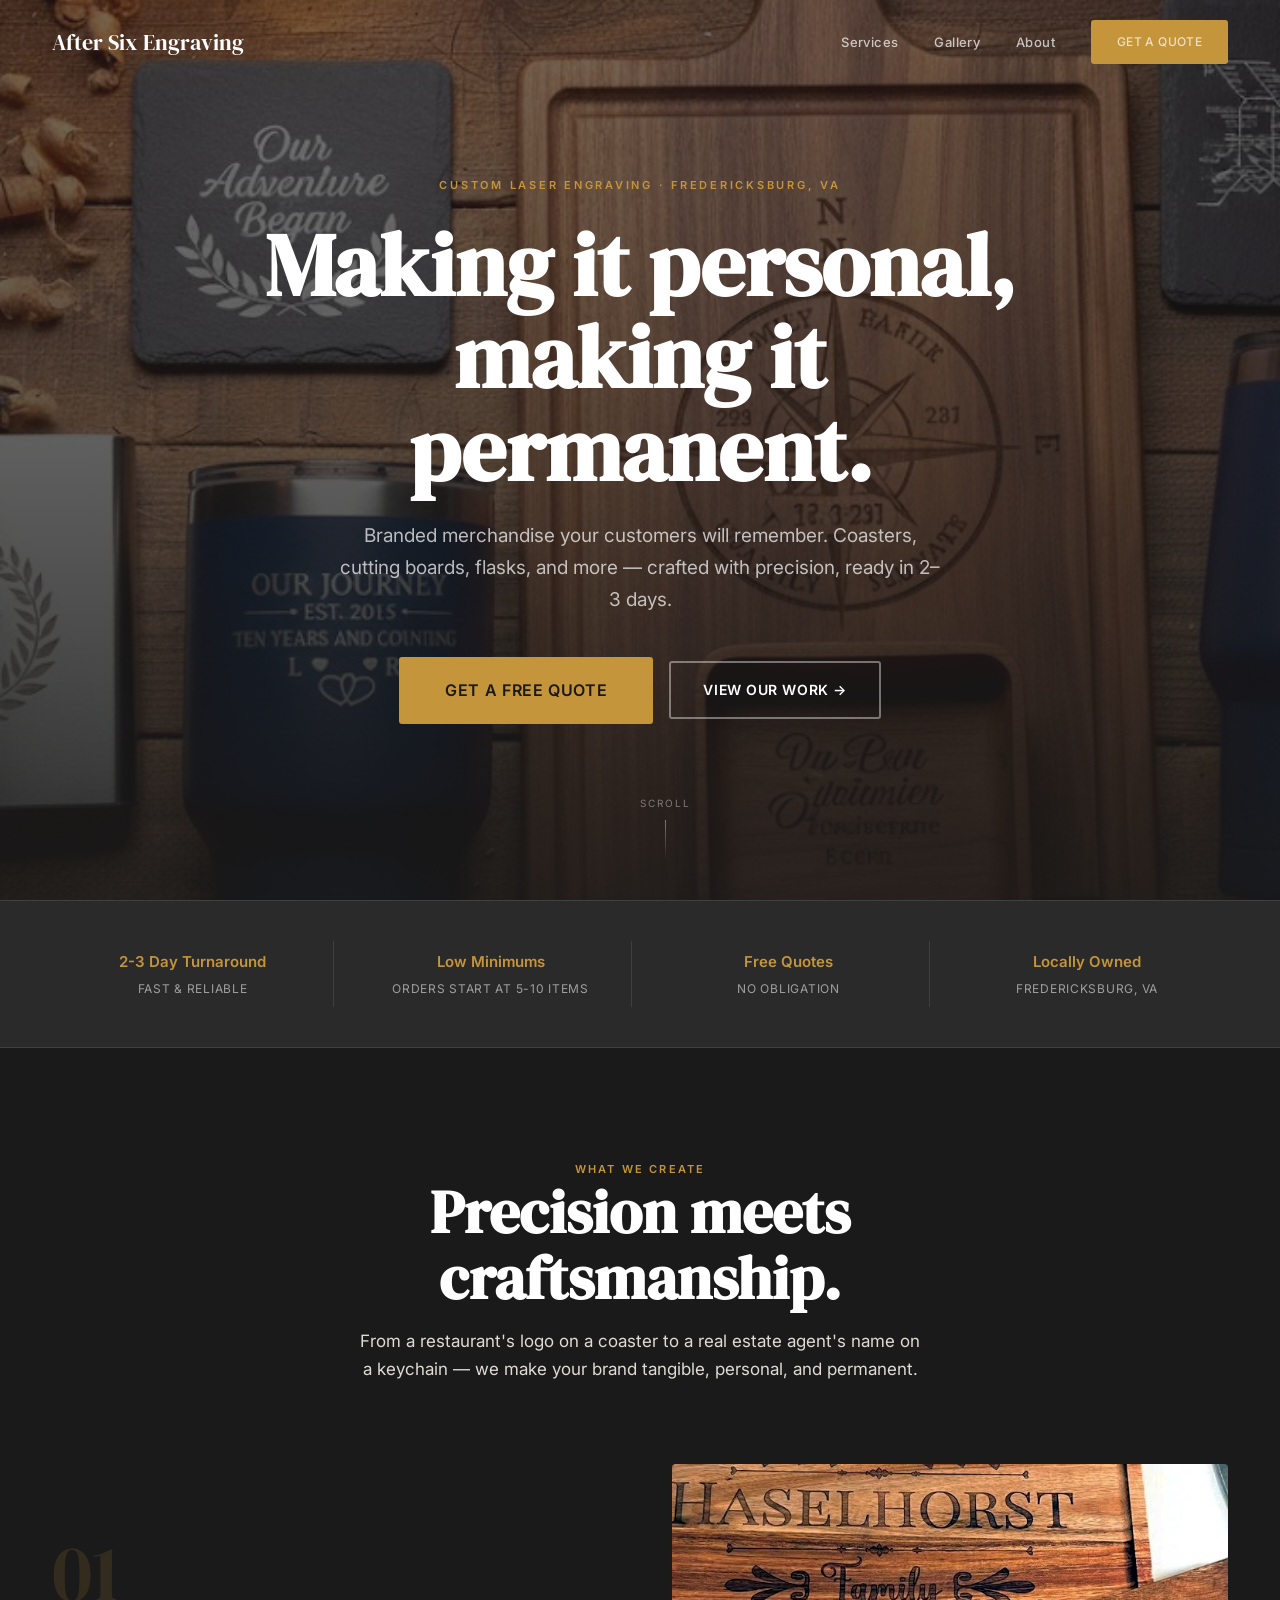
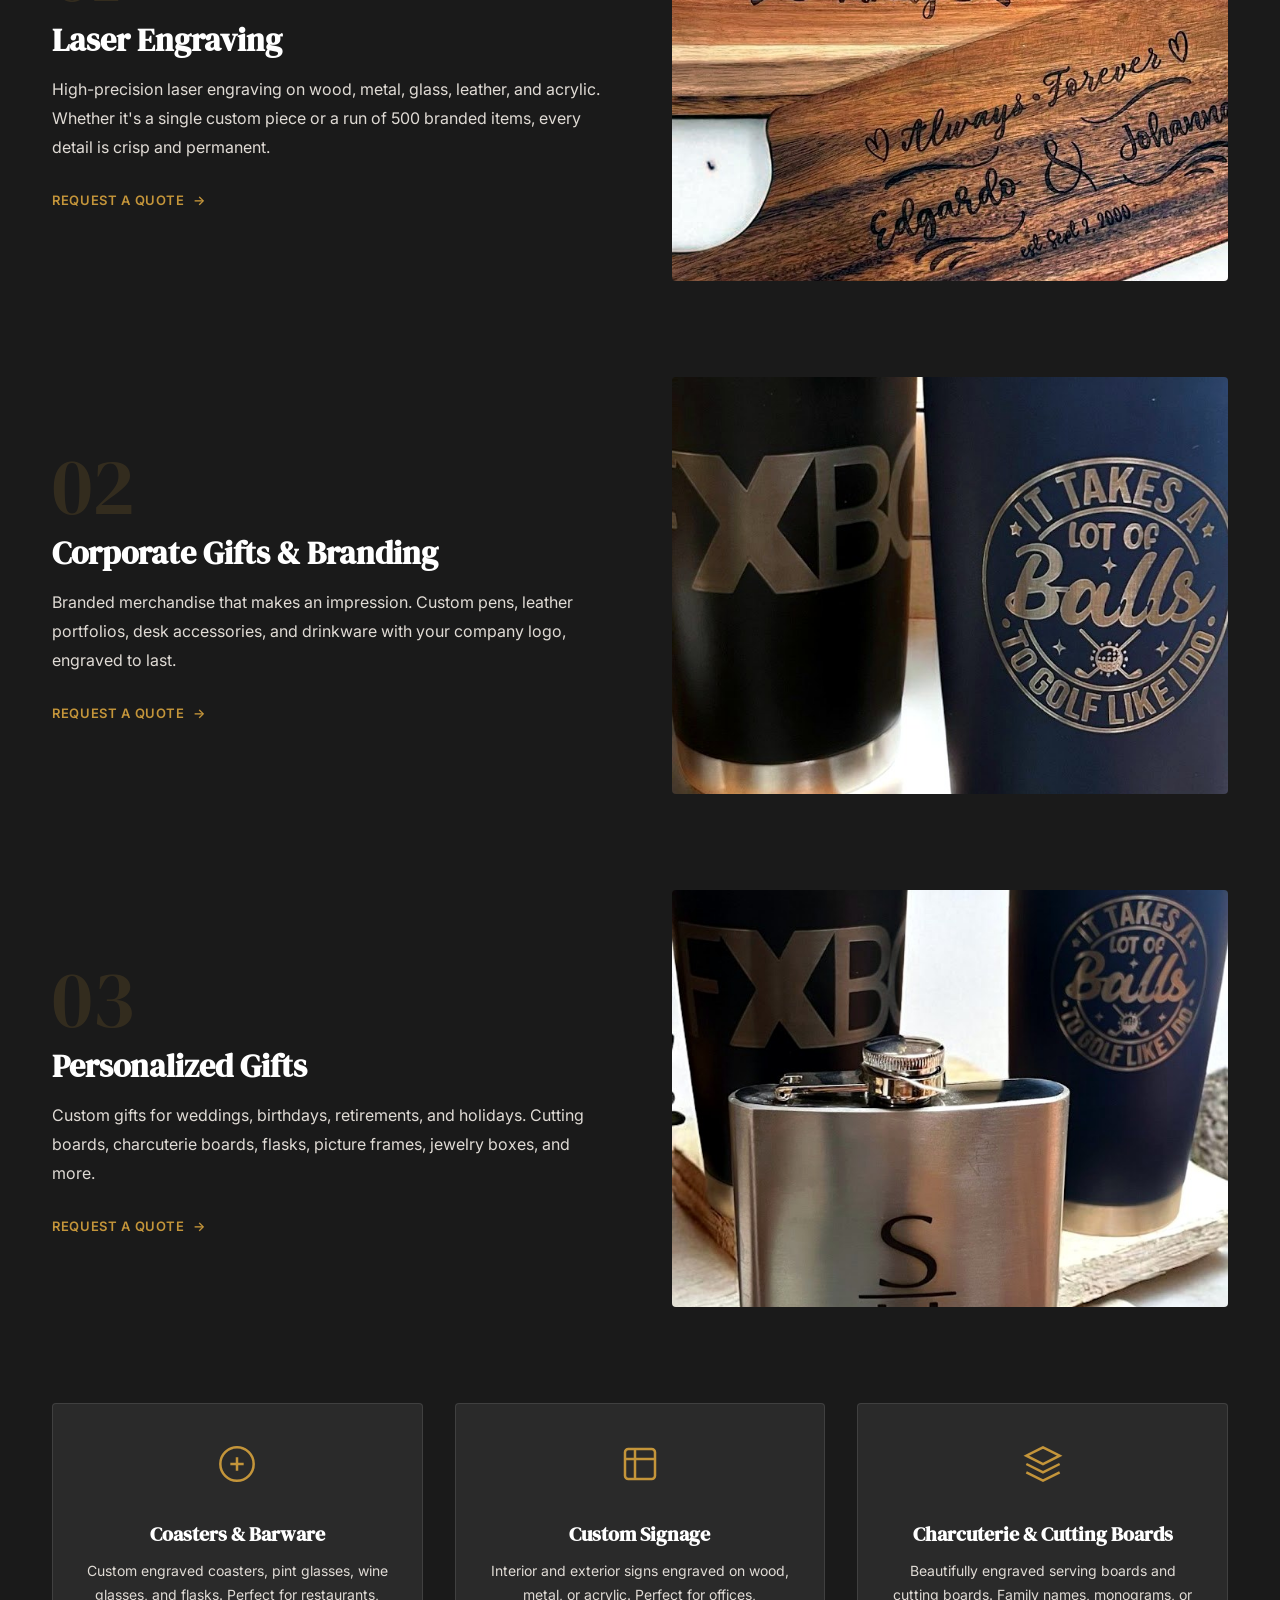
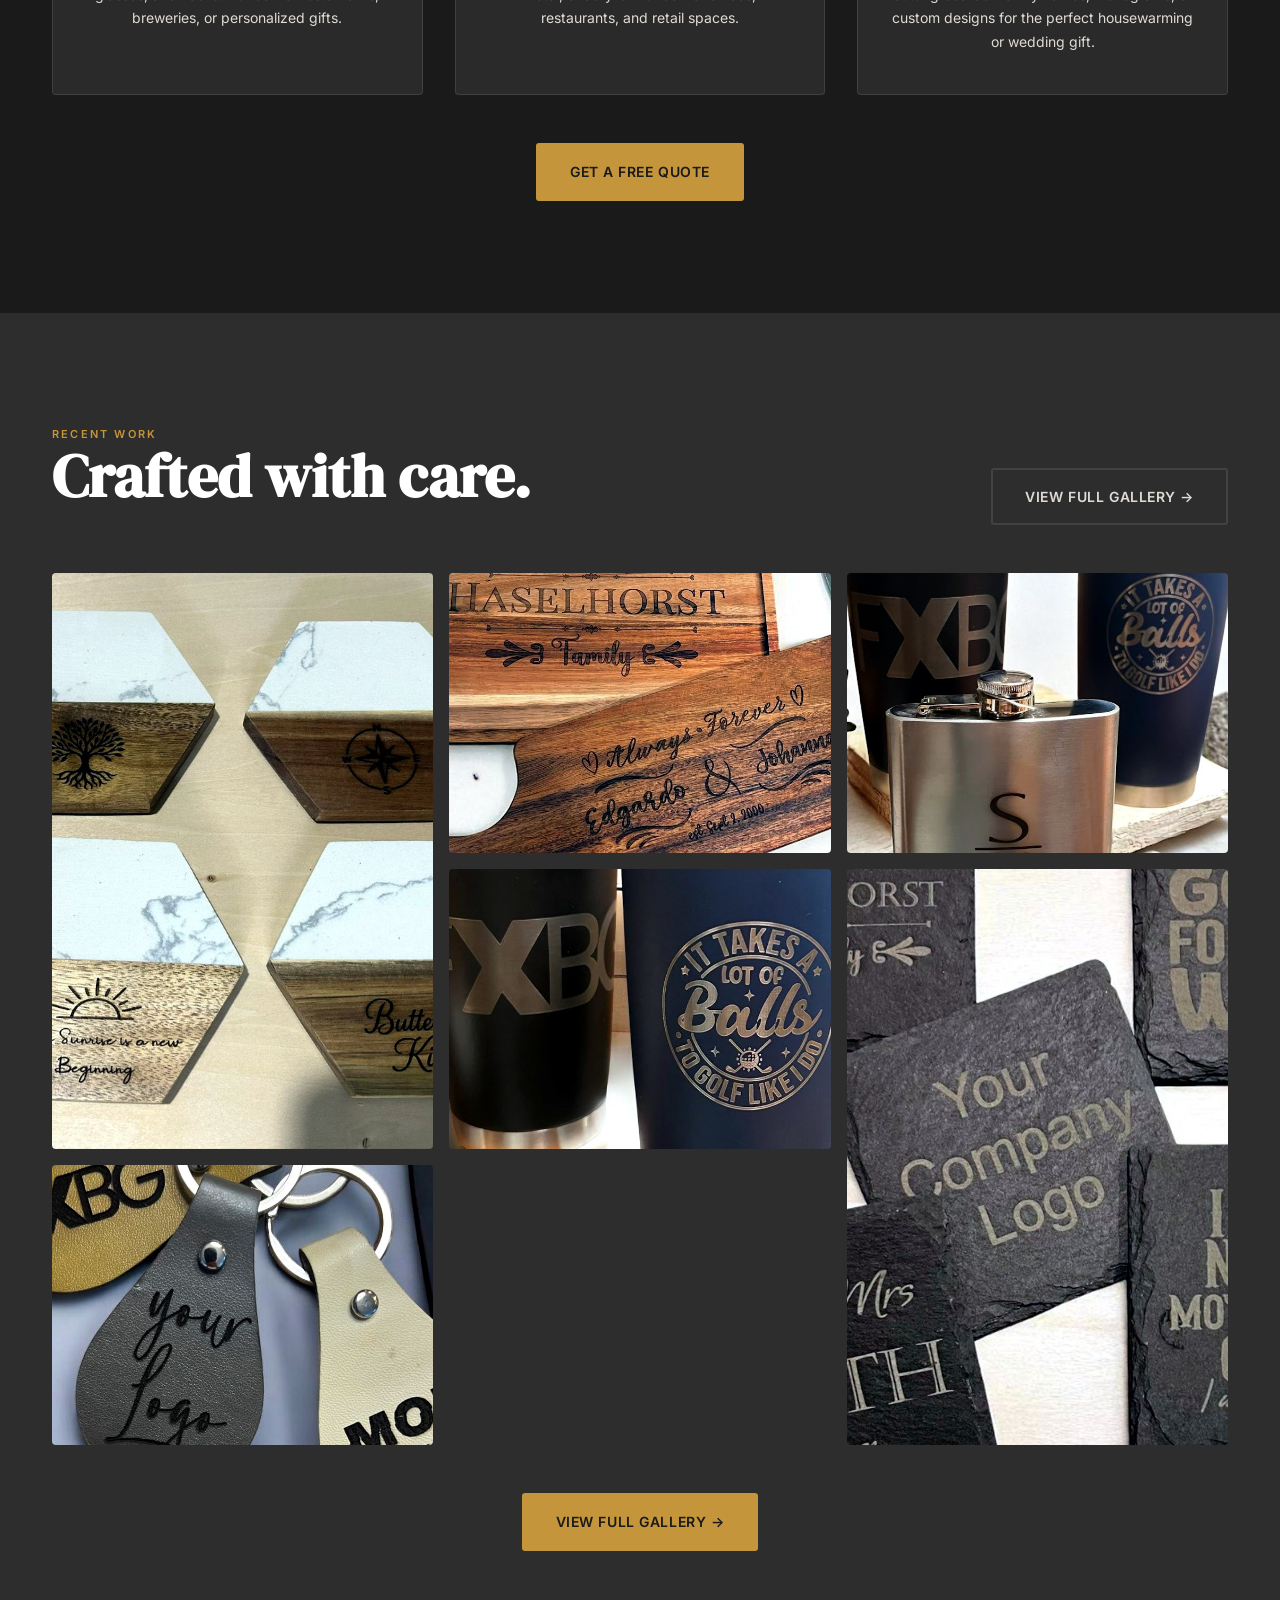
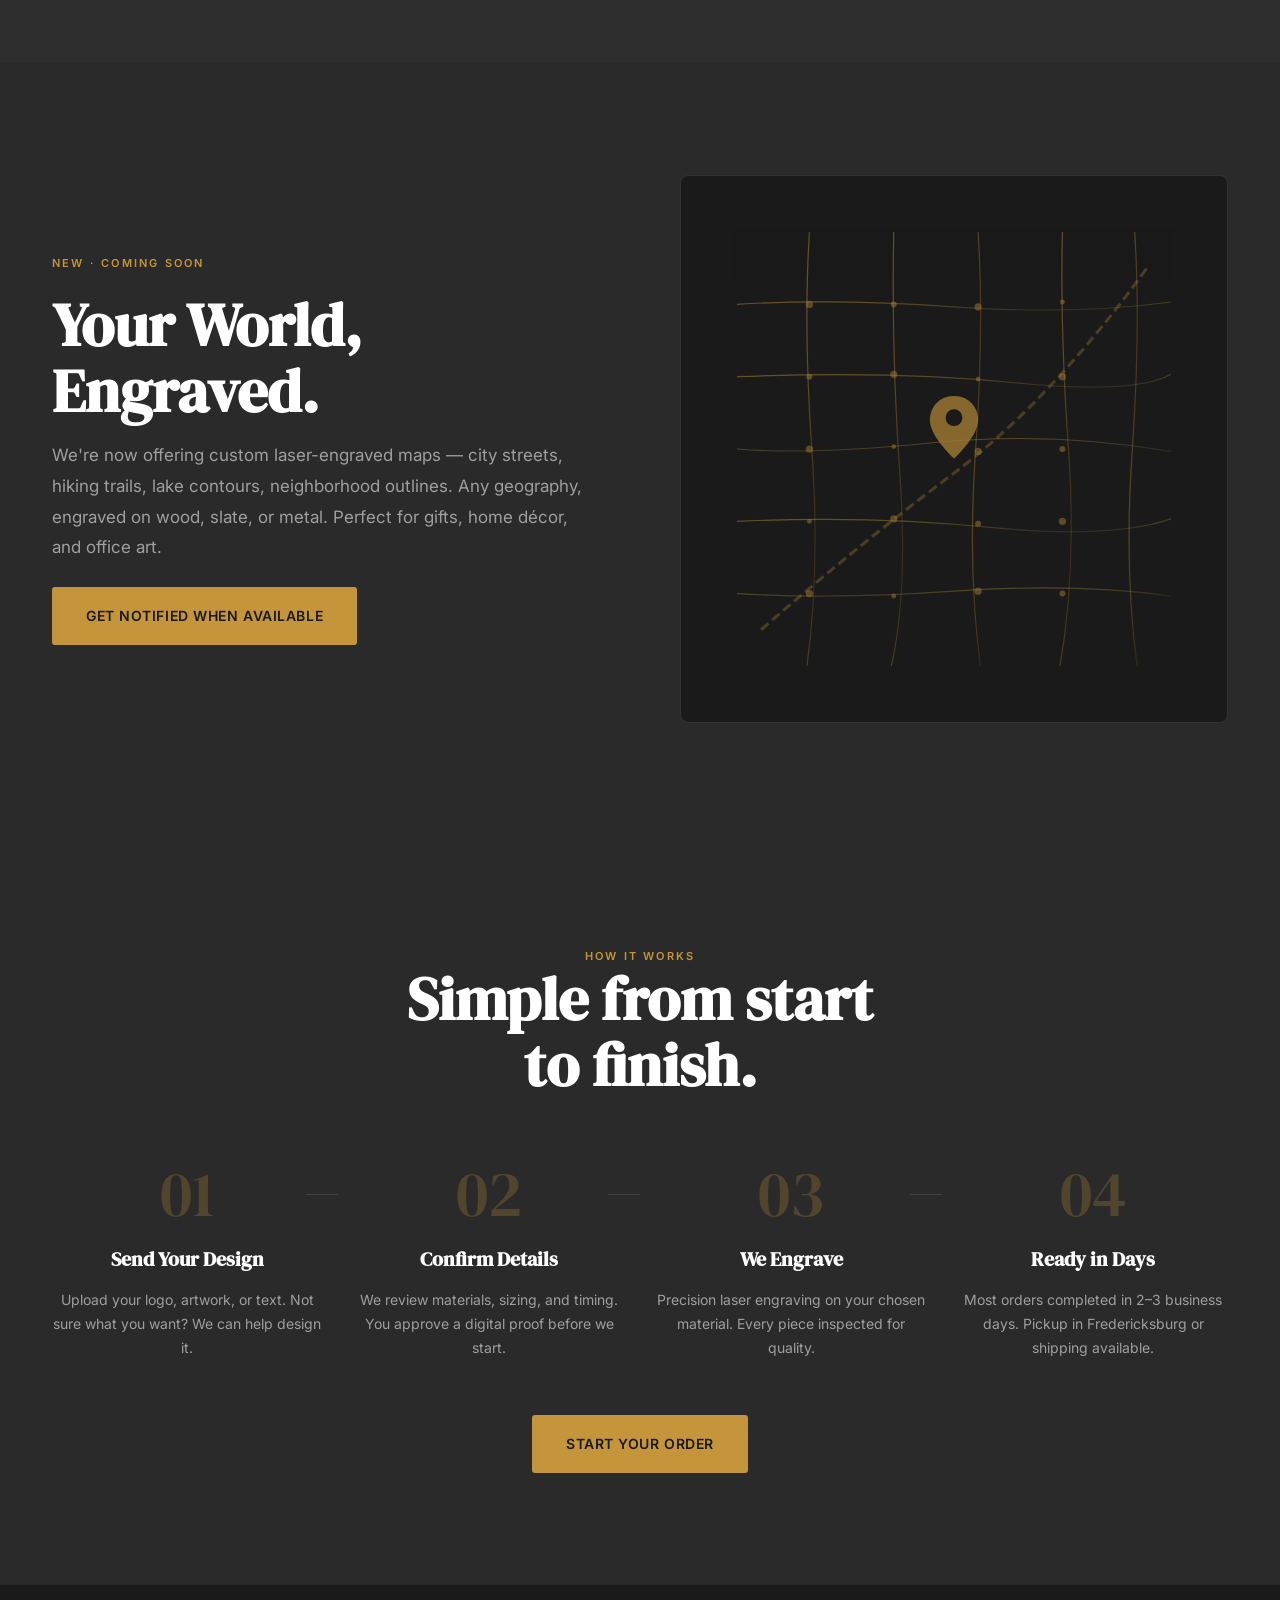
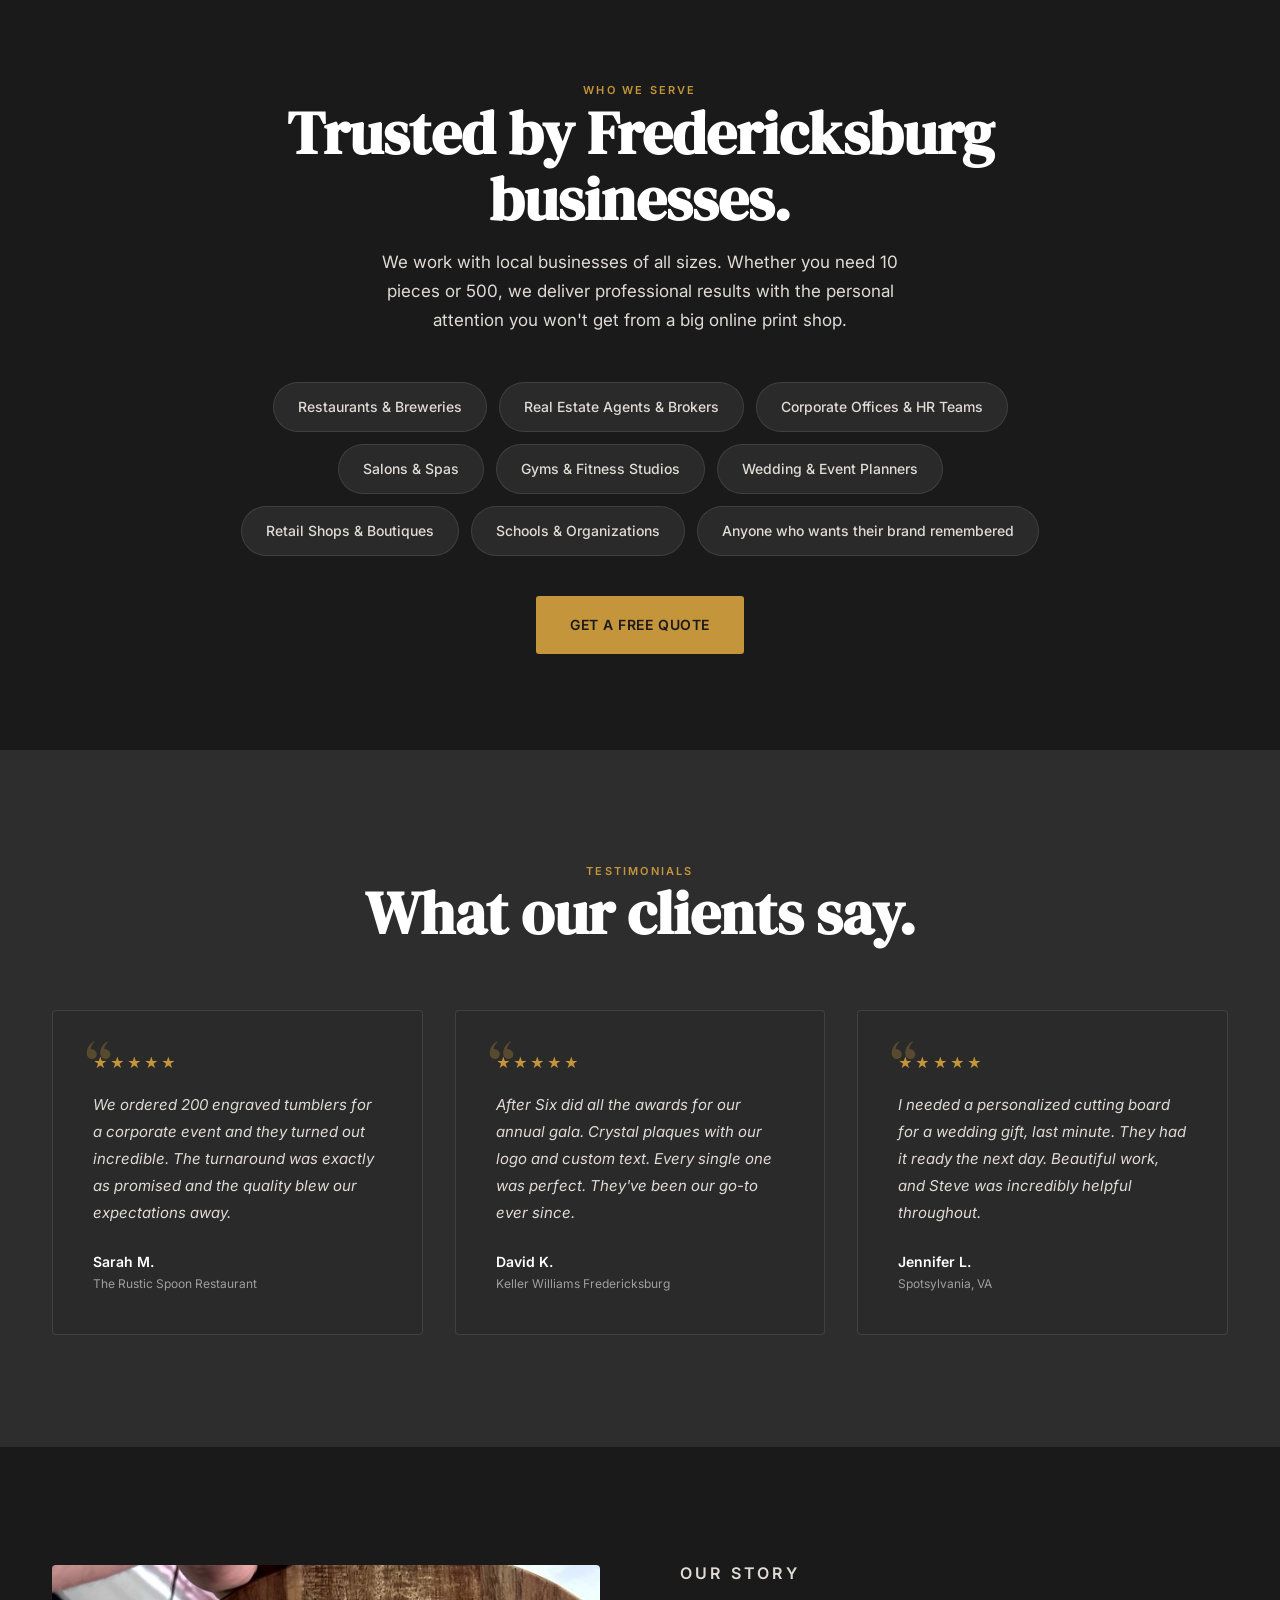
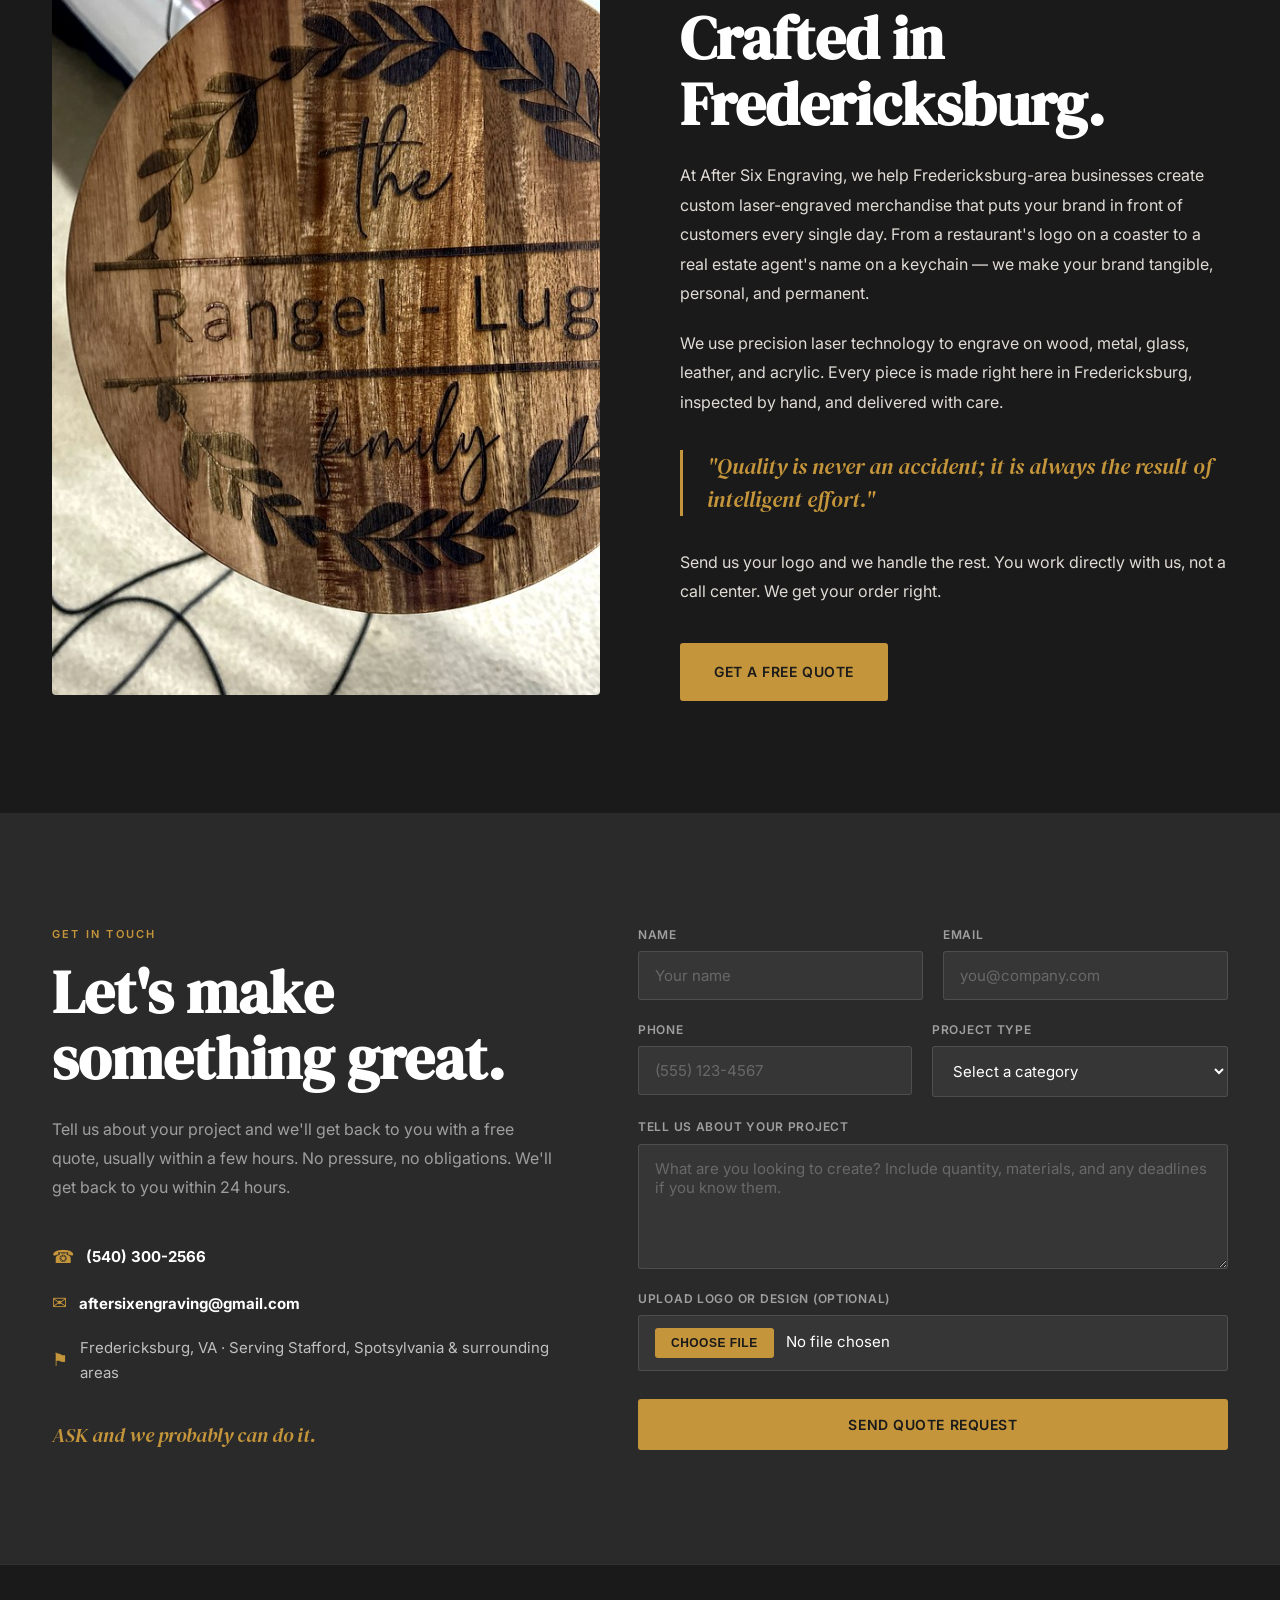
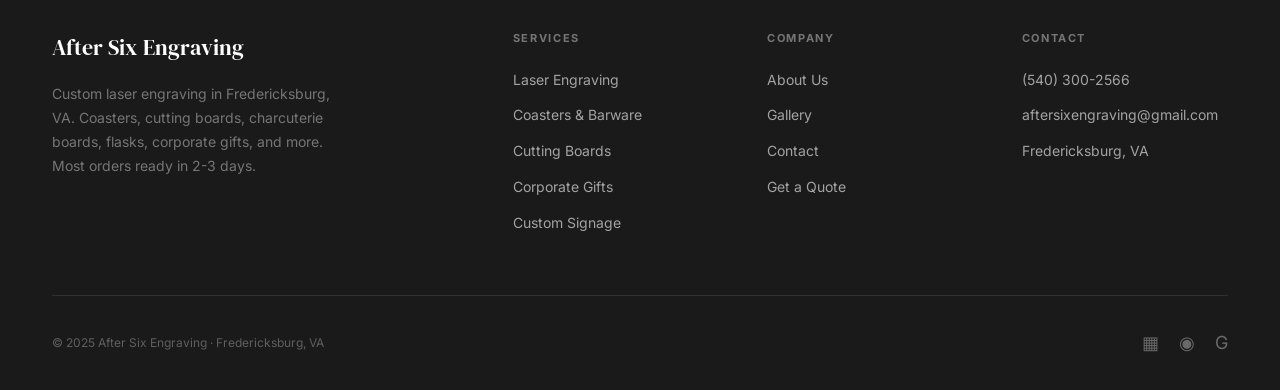
==== index.html @ 1e2b16bf "feat: wire real SVG designs and product photos, add Maps section - Copy 442 SVG designs into assets/" ====
<!DOCTYPE html>
<html lang="en">
<head>
  <meta charset="UTF-8">
  <meta name="viewport" content="width=device-width, initial-scale=1.0">
  <title>After Six Engraving | Custom Laser Engraving in Fredericksburg, VA</title>
  <meta name="description" content="Custom laser engraving for Fredericksburg area businesses. Coasters, cutting boards, charcuterie boards, flasks, corporate gifts. 2-3 day turnaround. Free quotes. (540) 300-2566.">

  <!-- Open Graph -->
  <meta property="og:title" content="After Six Engraving | Custom Laser Engraving in Fredericksburg, VA">
  <meta property="og:description" content="Custom laser engraving for Fredericksburg area businesses. Coasters, cutting boards, charcuterie boards, flasks, corporate gifts. 2-3 day turnaround. Free quotes.">
  <meta property="og:type" content="website">
  <meta property="og:url" content="https://aftersixengraving.com">
  <meta property="og:locale" content="en_US">

  <!-- Fonts -->
  <link rel="preconnect" href="https://fonts.googleapis.com">
  <link rel="preconnect" href="https://fonts.gstatic.com" crossorigin>
  <link href="https://fonts.googleapis.com/css2?family=DM+Serif+Display:ital@0;1&family=Inter:wght@400;500;600;700&display=swap" rel="stylesheet">

  <!-- Stylesheet -->
  <link rel="stylesheet" href="style.css">

  <!-- LocalBusiness Schema -->
  <script type="application/ld+json">
  {
    "@context": "https://schema.org",
    "@type": "LocalBusiness",
    "name": "After Six Engraving",
    "telephone": "(540) 300-2566",
    "email": "aftersixengraving@gmail.com",
    "url": "https://aftersixengraving.com",
    "address": {
      "@type": "PostalAddress",
      "addressLocality": "Fredericksburg",
      "addressRegion": "VA",
      "addressCountry": "US"
    },
    "areaServed": ["Fredericksburg VA", "Stafford VA", "Spotsylvania VA"],
    "description": "Custom laser engraving services in Fredericksburg, VA. Coasters, cutting boards, charcuterie boards, flasks, corporate gifts, and more.",
    "priceRange": "$$"
  }
  </script>
</head>
<body>

  <!-- ============================================
       NAVIGATION
       ============================================ -->
  <nav class="nav" id="nav">
    <div class="nav__inner">
      <a href="index.html" class="nav__logo">After Six Engraving</a>
      <div class="nav__links">
        <a href="#services">Services</a>
        <a href="gallery.html">Gallery</a>
        <a href="#about">About</a>
        <a href="#contact" class="btn btn--gold">Get a Quote</a>
      </div>
      <button class="nav__hamburger" id="navHamburger" aria-label="Open menu">
        <span></span><span></span><span></span>
      </button>
    </div>
  </nav>

  <!-- Mobile Nav -->
  <div class="nav__mobile" id="navMobile">
    <button class="nav__mobile-close" id="navClose" aria-label="Close menu">&times;</button>
    <a href="#services" onclick="closeMobileNav()">Services</a>
    <a href="gallery.html">Gallery</a>
    <a href="#about" onclick="closeMobileNav()">About</a>
    <a href="#contact" onclick="closeMobileNav()">Get a Quote</a>
  </div>

  <!-- ============================================
       HERO
       ============================================ -->
  <section class="hero">
    <div class="hero__bg" style="background-image: url('assets/images/products/hero-large.jpg');" role="img" aria-label="Laser engraved wood surface showing craftsmanship detail"></div>
    <div class="hero__content">
      <p class="hero__eyebrow">Custom Laser Engraving &middot; Fredericksburg, VA</p>
      <h1 class="hero__title">Making it personal,<br>making it permanent.</h1>
      <p class="hero__sub">Branded merchandise your customers will remember. Coasters, cutting boards, flasks, and more &mdash; crafted with precision, ready in 2&#8211;3 days.</p>
      <div class="hero__ctas">
        <a href="#contact" class="btn btn--gold btn--lg">Get a Free Quote</a>
        <a href="gallery.html" class="btn btn--outline">View Our Work &rarr;</a>
      </div>
    </div>
    <div class="hero__scroll">
      <span>Scroll</span>
      <div class="hero__scroll-line"></div>
    </div>
  </section>

  <!-- ============================================
       TRUST BAR
       ============================================ -->
  <section class="trust-bar">
    <div class="container">
      <div class="trust-bar__inner">
        <div class="trust-bar__item">
          <div class="trust-bar__label">2-3 Day Turnaround</div>
          <div class="trust-bar__sub">Fast &amp; Reliable</div>
        </div>
        <div class="trust-bar__item">
          <div class="trust-bar__label">Low Minimums</div>
          <div class="trust-bar__sub">Orders Start at 5-10 Items</div>
        </div>
        <div class="trust-bar__item">
          <div class="trust-bar__label">Free Quotes</div>
          <div class="trust-bar__sub">No Obligation</div>
        </div>
        <div class="trust-bar__item">
          <div class="trust-bar__label">Locally Owned</div>
          <div class="trust-bar__sub">Fredericksburg, VA</div>
        </div>
      </div>
    </div>
  </section>

  <!-- ============================================
       SERVICES
       ============================================ -->
  <section class="services" id="services">
    <div class="container">

      <div class="services__header reveal">
        <p class="eyebrow">What We Create</p>
        <h2 class="section-title">Precision meets<br>craftsmanship.</h2>
        <p class="section-subtitle">From a restaurant's logo on a coaster to a real estate agent's name on a keychain &mdash; we make your brand tangible, personal, and permanent.</p>
      </div>

      <!-- Featured Service 1 -->
      <div class="service-feature reveal">
        <div class="service-feature__image">
          <img src="assets/images/products/cutting-boards.jpg" alt="Custom laser engraved cutting boards by After Six Engraving" loading="lazy">
        </div>
        <div class="service-feature__text">
          <div class="service-feature__number">01</div>
          <h3 class="service-feature__title">Laser Engraving</h3>
          <p class="service-feature__desc">High-precision laser engraving on wood, metal, glass, leather, and acrylic. Whether it's a single custom piece or a run of 500 branded items, every detail is crisp and permanent.</p>
          <a href="#contact" class="service-feature__link">Request a quote</a>
        </div>
      </div>

      <!-- Featured Service 2 -->
      <div class="service-feature reveal">
        <div class="service-feature__text">
          <div class="service-feature__number">02</div>
          <h3 class="service-feature__title">Corporate Gifts &amp; Branding</h3>
          <p class="service-feature__desc">Branded merchandise that makes an impression. Custom pens, leather portfolios, desk accessories, and drinkware with your company logo, engraved to last.</p>
          <a href="#contact" class="service-feature__link">Request a quote</a>
        </div>
        <div class="service-feature__image">
          <img src="assets/images/products/tumblers.jpg" alt="Custom laser engraved tumblers by After Six Engraving" loading="lazy">
        </div>
      </div>

      <!-- Featured Service 3 -->
      <div class="service-feature reveal">
        <div class="service-feature__image">
          <img src="assets/images/products/flasks.jpg" alt="Custom laser engraved flasks by After Six Engraving" loading="lazy">
        </div>
        <div class="service-feature__text">
          <div class="service-feature__number">03</div>
          <h3 class="service-feature__title">Personalized Gifts</h3>
          <p class="service-feature__desc">Custom gifts for weddings, birthdays, retirements, and holidays. Cutting boards, charcuterie boards, flasks, picture frames, jewelry boxes, and more.</p>
          <a href="#contact" class="service-feature__link">Request a quote</a>
        </div>
      </div>

      <!-- Remaining Services Grid -->
      <div class="services__grid">
        <div class="service-card reveal reveal-delay-1">
          <div class="service-card__icon">
            <svg width="40" height="40" viewBox="0 0 24 24" fill="none" stroke="currentColor" stroke-width="1.5"><circle cx="12" cy="12" r="10"/><path d="M8 12h8M12 8v8"/></svg>
          </div>
          <h4 class="service-card__title">Coasters &amp; Barware</h4>
          <p class="service-card__desc">Custom engraved coasters, pint glasses, wine glasses, and flasks. Perfect for restaurants, breweries, or personalized gifts.</p>
        </div>
        <div class="service-card reveal reveal-delay-2">
          <div class="service-card__icon">
            <svg width="40" height="40" viewBox="0 0 24 24" fill="none" stroke="currentColor" stroke-width="1.5"><rect x="3" y="3" width="18" height="18" rx="2"/><path d="M3 9h18M9 3v18"/></svg>
          </div>
          <h4 class="service-card__title">Custom Signage</h4>
          <p class="service-card__desc">Interior and exterior signs engraved on wood, metal, or acrylic. Perfect for offices, restaurants, and retail spaces.</p>
        </div>
        <div class="service-card reveal reveal-delay-3">
          <div class="service-card__icon">
            <svg width="40" height="40" viewBox="0 0 24 24" fill="none" stroke="currentColor" stroke-width="1.5"><path d="M12 2L2 7l10 5 10-5-10-5z"/><path d="M2 17l10 5 10-5"/><path d="M2 12l10 5 10-5"/></svg>
          </div>
          <h4 class="service-card__title">Charcuterie &amp; Cutting Boards</h4>
          <p class="service-card__desc">Beautifully engraved serving boards and cutting boards. Family names, monograms, or custom designs for the perfect housewarming or wedding gift.</p>
        </div>
      </div>

      <div class="services__cta reveal" style="text-align: center; margin-top: 3rem;">
        <a href="#contact" class="btn btn--gold">Get a Free Quote</a>
      </div>

    </div>
  </section>

  <!-- ============================================
       FEATURED WORK
       ============================================ -->
  <section class="gallery-preview" id="gallery">
    <div class="container">
      <div class="gallery-preview__header reveal">
        <div>
          <p class="eyebrow">Recent Work</p>
          <h2 class="section-title">Crafted with care.</h2>
        </div>
        <a href="gallery.html" class="btn btn--outline-dark">View Full Gallery &rarr;</a>
      </div>

      <div class="gallery-grid">
        <div class="gallery-grid__item gallery-grid__item--featured reveal reveal-delay-1">
          <img src="assets/images/products/marble-coasters.jpg" alt="Laser engraved marble coasters by After Six Engraving" loading="lazy">
          <div class="gallery-grid__overlay">
            <span class="gallery-grid__badge">Coasters</span>
            <span class="gallery-grid__name">Marble Coasters</span>
          </div>
        </div>
        <div class="gallery-grid__item reveal reveal-delay-2">
          <img src="assets/images/products/cutting-boards.jpg" alt="Custom laser engraved cutting boards" loading="lazy">
          <div class="gallery-grid__overlay">
            <span class="gallery-grid__badge">Cutting Boards</span>
            <span class="gallery-grid__name">Personalized Cutting Boards</span>
          </div>
        </div>
        <div class="gallery-grid__item reveal reveal-delay-3">
          <img src="assets/images/products/flasks.jpg" alt="Custom laser engraved flasks" loading="lazy">
          <div class="gallery-grid__overlay">
            <span class="gallery-grid__badge">Flasks</span>
            <span class="gallery-grid__name">Engraved Flasks</span>
          </div>
        </div>
        <div class="gallery-grid__item reveal reveal-delay-2">
          <img src="assets/images/products/tumblers.jpg" alt="Custom laser engraved tumblers" loading="lazy">
          <div class="gallery-grid__overlay">
            <span class="gallery-grid__badge">Tumblers</span>
            <span class="gallery-grid__name">Custom Tumblers</span>
          </div>
        </div>
        <div class="gallery-grid__item gallery-grid__item--featured reveal reveal-delay-3">
          <img src="assets/images/products/slate-coasters.jpg" alt="Laser engraved slate coasters" loading="lazy">
          <div class="gallery-grid__overlay">
            <span class="gallery-grid__badge">Coasters</span>
            <span class="gallery-grid__name">Slate Coasters</span>
          </div>
        </div>
        <div class="gallery-grid__item reveal reveal-delay-1">
          <img src="assets/images/products/key-chains.jpg" alt="Custom laser engraved key chains" loading="lazy">
          <div class="gallery-grid__overlay">
            <span class="gallery-grid__badge">Key Chains</span>
            <span class="gallery-grid__name">Personalized Key Chains</span>
          </div>
        </div>
      </div>

      <div class="gallery-preview__cta reveal">
        <a href="gallery.html" class="btn btn--gold">View Full Gallery &rarr;</a>
      </div>
    </div>
  </section>

  <!-- ============================================
       LASER ENGRAVED MAPS — Coming Soon
       ============================================ -->
  <section class="maps-section" id="maps">
    <div class="container">
      <div class="maps-section__inner">
        <div class="maps-section__text reveal">
          <p class="eyebrow maps-section__eyebrow">New &middot; Coming Soon</p>
          <h2 class="section-title section-title--light">Your World,<br>Engraved.</h2>
          <p class="maps-section__desc">We're now offering custom laser-engraved maps &mdash; city streets, hiking trails, lake contours, neighborhood outlines. Any geography, engraved on wood, slate, or metal. Perfect for gifts, home d&eacute;cor, and office art.</p>
          <a href="#contact?interest=maps" class="btn btn--gold" style="margin-top: 1.5rem;">Get Notified When Available</a>
        </div>
        <div class="maps-section__visual reveal reveal-delay-2">
          <div class="maps-placeholder">
            <svg viewBox="0 0 400 400" xmlns="http://www.w3.org/2000/svg" class="maps-placeholder__svg">
              <!-- Abstract map grid pattern in gold -->
              <defs>
                <linearGradient id="mapGrad" x1="0%" y1="0%" x2="100%" y2="100%">
                  <stop offset="0%" style="stop-color:#C4953A;stop-opacity:0.6" />
                  <stop offset="100%" style="stop-color:#C4953A;stop-opacity:0.15" />
                </linearGradient>
              </defs>
              <!-- Grid lines (streets) -->
              <g stroke="url(#mapGrad)" stroke-width="1" fill="none">
                <!-- Horizontal roads -->
                <path d="M20,80 Q100,75 200,82 T380,78" />
                <path d="M20,140 Q150,135 250,145 T380,138" />
                <path d="M20,200 Q80,205 180,195 T380,202" />
                <path d="M20,260 Q130,255 230,265 T380,258" />
                <path d="M20,320 Q100,325 200,318 T380,322" />
                <!-- Vertical roads -->
                <path d="M80,20 Q75,100 82,200 T78,380" />
                <path d="M150,20 Q148,120 155,220 T148,380" />
                <path d="M220,20 Q225,100 218,200 T222,380" />
                <path d="M290,20 Q288,100 295,200 T288,380" />
                <path d="M350,20 Q355,100 348,200 T352,380" />
                <!-- Diagonal (river/trail) -->
                <path d="M40,350 Q120,280 200,220 T360,50" stroke-width="2.5" stroke-dasharray="8,4" />
              </g>
              <!-- Intersection dots -->
              <g fill="#C4953A" opacity="0.5">
                <circle cx="80" cy="80" r="3" />
                <circle cx="150" cy="80" r="2.5" />
                <circle cx="220" cy="82" r="3" />
                <circle cx="290" cy="78" r="2" />
                <circle cx="80" cy="140" r="2.5" />
                <circle cx="150" cy="138" r="3" />
                <circle cx="220" cy="142" r="2" />
                <circle cx="290" cy="140" r="3" />
                <circle cx="80" cy="200" r="3" />
                <circle cx="150" cy="198" r="2" />
                <circle cx="220" cy="202" r="3" />
                <circle cx="290" cy="200" r="2.5" />
                <circle cx="80" cy="260" r="2" />
                <circle cx="150" cy="258" r="3" />
                <circle cx="220" cy="262" r="2.5" />
                <circle cx="290" cy="260" r="3" />
                <circle cx="80" cy="320" r="3" />
                <circle cx="150" cy="322" r="2" />
                <circle cx="220" cy="318" r="3" />
                <circle cx="290" cy="320" r="2.5" />
              </g>
              <!-- Map pin -->
              <g transform="translate(200,180)">
                <path d="M0,-24 C-13,-24 -20,-14 -20,-4 C-20,10 0,28 0,28 C0,28 20,10 20,-4 C20,-14 13,-24 0,-24 Z" fill="#C4953A" opacity="0.8"/>
                <circle cx="0" cy="-6" r="7" fill="#1A1A1A"/>
              </g>
            </svg>
          </div>
        </div>
      </div>
    </div>
  </section>

  <!-- ============================================
       HOW IT WORKS
       ============================================ -->
  <section class="process">
    <div class="container">
      <div class="process__header reveal">
        <p class="eyebrow" style="color: var(--gold);">How It Works</p>
        <h2 class="section-title section-title--light">Simple from start<br>to finish.</h2>
      </div>
      <div class="process__grid">
        <div class="process__step reveal reveal-delay-1">
          <div class="process__number">01</div>
          <h3 class="process__step-title">Send Your Design</h3>
          <p class="process__step-desc">Upload your logo, artwork, or text. Not sure what you want? We can help design it.</p>
        </div>
        <div class="process__step reveal reveal-delay-2">
          <div class="process__number">02</div>
          <h3 class="process__step-title">Confirm Details</h3>
          <p class="process__step-desc">We review materials, sizing, and timing. You approve a digital proof before we start.</p>
        </div>
        <div class="process__step reveal reveal-delay-3">
          <div class="process__number">03</div>
          <h3 class="process__step-title">We Engrave</h3>
          <p class="process__step-desc">Precision laser engraving on your chosen material. Every piece inspected for quality.</p>
        </div>
        <div class="process__step reveal reveal-delay-4">
          <div class="process__number">04</div>
          <h3 class="process__step-title">Ready in Days</h3>
          <p class="process__step-desc">Most orders completed in 2&#8211;3 business days. Pickup in Fredericksburg or shipping available.</p>
        </div>
      </div>
      <div class="process__cta reveal" style="text-align: center; margin-top: 3.5rem;">
        <a href="#contact" class="btn btn--gold">Start Your Order</a>
      </div>
    </div>
  </section>

  <!-- ============================================
       WHO WE SERVE
       ============================================ -->
  <section class="serve">
    <div class="container">
      <div class="serve__header reveal">
        <p class="eyebrow">Who We Serve</p>
        <h2 class="section-title">Trusted by Fredericksburg<br>businesses.</h2>
        <p class="section-subtitle" style="margin: 0.5rem auto 0;">We work with local businesses of all sizes. Whether you need 10 pieces or 500, we deliver professional results with the personal attention you won't get from a big online print shop.</p>
      </div>
      <div class="serve__pills reveal">
        <span class="serve__pill">Restaurants &amp; Breweries</span>
        <span class="serve__pill">Real Estate Agents &amp; Brokers</span>
        <span class="serve__pill">Corporate Offices &amp; HR Teams</span>
        <span class="serve__pill">Salons &amp; Spas</span>
        <span class="serve__pill">Gyms &amp; Fitness Studios</span>
        <span class="serve__pill">Wedding &amp; Event Planners</span>
        <span class="serve__pill">Retail Shops &amp; Boutiques</span>
        <span class="serve__pill">Schools &amp; Organizations</span>
        <span class="serve__pill">Anyone who wants their brand remembered</span>
      </div>
      <div style="text-align: center; margin-top: 2.5rem;" class="reveal">
        <a href="#contact" class="btn btn--gold">Get a Free Quote</a>
      </div>
    </div>
  </section>

  <!-- ============================================
       TESTIMONIALS
       ============================================ -->
  <section class="testimonials">
    <div class="container">
      <div class="testimonials__header reveal">
        <p class="eyebrow">Testimonials</p>
        <h2 class="section-title">What our clients say.</h2>
      </div>
      <div class="testimonials__grid">
        <div class="testimonial-card reveal reveal-delay-1">
          <span class="testimonial-card__quote-mark">&ldquo;</span>
          <div class="testimonial-card__stars">&#9733;&#9733;&#9733;&#9733;&#9733;</div>
          <p class="testimonial-card__text">We ordered 200 engraved tumblers for a corporate event and they turned out incredible. The turnaround was exactly as promised and the quality blew our expectations away.</p>
          <p class="testimonial-card__author">Sarah M.</p>
          <p class="testimonial-card__role">The Rustic Spoon Restaurant</p>
        </div>
        <div class="testimonial-card reveal reveal-delay-2">
          <span class="testimonial-card__quote-mark">&ldquo;</span>
          <div class="testimonial-card__stars">&#9733;&#9733;&#9733;&#9733;&#9733;</div>
          <p class="testimonial-card__text">After Six did all the awards for our annual gala. Crystal plaques with our logo and custom text. Every single one was perfect. They've been our go-to ever since.</p>
          <p class="testimonial-card__author">David K.</p>
          <p class="testimonial-card__role">Keller Williams Fredericksburg</p>
        </div>
        <div class="testimonial-card reveal reveal-delay-3">
          <span class="testimonial-card__quote-mark">&ldquo;</span>
          <div class="testimonial-card__stars">&#9733;&#9733;&#9733;&#9733;&#9733;</div>
          <p class="testimonial-card__text">I needed a personalized cutting board for a wedding gift, last minute. They had it ready the next day. Beautiful work, and Steve was incredibly helpful throughout.</p>
          <p class="testimonial-card__author">Jennifer L.</p>
          <p class="testimonial-card__role">Spotsylvania, VA</p>
        </div>
      </div>
    </div>
  </section>

  <!-- ============================================
       ABOUT
       ============================================ -->
  <section class="about" id="about">
    <div class="container">
      <div class="about__inner">
        <div class="about__image reveal">
          <img src="assets/images/products/photo-01.jpg" alt="After Six Engraving workshop and laser setup" loading="lazy">
        </div>
        <div class="about__text reveal reveal-delay-2">
          <p class="eyebrow">Our Story</p>
          <h2 class="section-title">Crafted in<br>Fredericksburg.</h2>
          <p>At After Six Engraving, we help Fredericksburg-area businesses create custom laser-engraved merchandise that puts your brand in front of customers every single day. From a restaurant's logo on a coaster to a real estate agent's name on a keychain &mdash; we make your brand tangible, personal, and permanent.</p>
          <p>We use precision laser technology to engrave on wood, metal, glass, leather, and acrylic. Every piece is made right here in Fredericksburg, inspected by hand, and delivered with care.</p>
          <blockquote class="about__pullquote">"Quality is never an accident; it is always the result of intelligent effort."</blockquote>
          <p>Send us your logo and we handle the rest. You work directly with us, not a call center. We get your order right.</p>
          <a href="#contact" class="btn btn--gold" style="margin-top: 1rem;">Get a Free Quote</a>
        </div>
      </div>
    </div>
  </section>

  <!-- ============================================
       CONTACT / QUOTE FORM
       ============================================ -->
  <section class="contact" id="contact">
    <div class="container">
      <div class="contact__inner">
        <div class="contact__info reveal">
          <p class="eyebrow">Get in Touch</p>
          <h2 class="section-title section-title--light">Let's make<br>something great.</h2>
          <p class="contact__desc">Tell us about your project and we'll get back to you with a free quote, usually within a few hours. No pressure, no obligations. We'll get back to you within 24 hours.</p>
          <ul class="contact__details">
            <li>
              <span class="contact__details-icon">&#9742;</span>
              <span><strong>(540) 300-2566</strong></span>
            </li>
            <li>
              <span class="contact__details-icon">&#9993;</span>
              <span><strong>aftersixengraving@gmail.com</strong></span>
            </li>
            <li>
              <span class="contact__details-icon">&#9873;</span>
              <span>Fredericksburg, VA &middot; Serving Stafford, Spotsylvania &amp; surrounding areas</span>
            </li>
          </ul>
          <p class="contact__tagline">ASK and we probably can do it.</p>
        </div>

        <form class="contact__form reveal reveal-delay-2" name="quote-request" method="POST" data-netlify="true" netlify-honeypot="bot-field">
          <!-- Honeypot -->
          <p class="ohnohoney">
            <label>Don't fill this out: <input name="bot-field"></label>
          </p>
          <input type="hidden" name="form-name" value="quote-request">

          <div class="contact__form-row">
            <div class="form-field">
              <label for="name">Name</label>
              <input type="text" id="name" name="name" placeholder="Your name" required>
            </div>
            <div class="form-field">
              <label for="email">Email</label>
              <input type="email" id="email" name="email" placeholder="you@company.com" required>
            </div>
          </div>

          <div class="contact__form-row">
            <div class="form-field">
              <label for="phone">Phone</label>
              <input type="tel" id="phone" name="phone" placeholder="(555) 123-4567">
            </div>
            <div class="form-field">
              <label for="project-type">Project Type</label>
              <select id="project-type" name="project-type">
                <option value="" disabled selected>Select a category</option>
                <option value="coasters">Coasters</option>
                <option value="cutting-boards">Cutting Board / Charcuterie Board</option>
                <option value="flasks">Flask / Drinkware</option>
                <option value="tumblers">Tumbler</option>
                <option value="key-chains">Key Chain</option>
                <option value="corporate-gifts">Corporate Gifts / Branding</option>
                <option value="bridal">Wedding / Bridal</option>
                <option value="awards">Awards &amp; Recognition</option>
                <option value="maps">Laser Engraved Map</option>
                <option value="other">Other (I'll describe below)</option>
              </select>
            </div>
          </div>

          <div class="form-field">
            <label for="description">Tell Us About Your Project</label>
            <textarea id="description" name="description" placeholder="What are you looking to create? Include quantity, materials, and any deadlines if you know them." rows="5"></textarea>
          </div>

          <div class="form-field">
            <label for="logo-upload">Upload Logo or Design (optional)</label>
            <input type="file" id="logo-upload" name="logo-upload" accept=".png,.jpg,.jpeg,.svg,.pdf,.ai,.eps">
          </div>

          <button type="submit" class="btn btn--gold" style="width: 100%; margin-top: 0.5rem;">Send Quote Request</button>
        </form>
      </div>
    </div>
  </section>

  <!-- ============================================
       FOOTER
       ============================================ -->
  <footer class="footer">
    <div class="container">
      <div class="footer__inner">
        <div class="footer__brand">
          <a href="index.html" class="nav__logo">After Six Engraving</a>
          <p class="footer__tagline">Custom laser engraving in Fredericksburg, VA. Coasters, cutting boards, charcuterie boards, flasks, corporate gifts, and more. Most orders ready in 2-3 days.</p>
        </div>
        <div class="footer__col">
          <h4 class="footer__col-title">Services</h4>
          <a href="#services">Laser Engraving</a>
          <a href="#services">Coasters &amp; Barware</a>
          <a href="#services">Cutting Boards</a>
          <a href="#services">Corporate Gifts</a>
          <a href="#services">Custom Signage</a>
        </div>
        <div class="footer__col">
          <h4 class="footer__col-title">Company</h4>
          <a href="#about">About Us</a>
          <a href="gallery.html">Gallery</a>
          <a href="#contact">Contact</a>
          <a href="#contact">Get a Quote</a>
        </div>
        <div class="footer__col">
          <h4 class="footer__col-title">Contact</h4>
          <a href="tel:5403002566">(540) 300-2566</a>
          <a href="mailto:aftersixengraving@gmail.com">aftersixengraving@gmail.com</a>
          <a href="#">Fredericksburg, VA</a>
        </div>
      </div>
      <div class="footer__bottom">
        <p class="footer__copy">&copy; 2025 After Six Engraving &middot; Fredericksburg, VA</p>
        <div class="footer__socials">
          <a href="#" aria-label="Facebook">&#9638;</a>
          <a href="#" aria-label="Instagram">&#9673;</a>
          <a href="#" aria-label="Google Business">G</a>
        </div>
      </div>
    </div>
  </footer>

  <!-- ============================================
       SCRIPTS
       ============================================ -->
  <script>
    // ---- Sticky Nav ----
    const nav = document.getElementById('nav');
    window.addEventListener('scroll', () => {
      if (window.scrollY > 80) {
        nav.classList.add('nav--scrolled');
      } else {
        nav.classList.remove('nav--scrolled');
      }
    });

    // ---- Mobile Nav ----
    const hamburger = document.getElementById('navHamburger');
    const mobileNav = document.getElementById('navMobile');
    const navClose = document.getElementById('navClose');

    hamburger.addEventListener('click', () => { mobileNav.classList.add('active'); });
    navClose.addEventListener('click', () => { mobileNav.classList.remove('active'); });
    function closeMobileNav() { mobileNav.classList.remove('active'); }

    // ---- Scroll Reveal (Intersection Observer) ----
    const revealElements = document.querySelectorAll('.reveal');
    const revealObserver = new IntersectionObserver((entries) => {
      entries.forEach(entry => {
        if (entry.isIntersecting) {
          entry.target.classList.add('visible');
          revealObserver.unobserve(entry.target);
        }
      });
    }, {
      threshold: 0.12,
      rootMargin: '0px 0px -40px 0px'
    });
    revealElements.forEach(el => revealObserver.observe(el));

    // ---- Smooth scroll for anchor links ----
    document.querySelectorAll('a[href^="#"]').forEach(link => {
      link.addEventListener('click', (e) => {
        const href = link.getAttribute('href');
        const target = document.querySelector(href.split('?')[0]);
        if (target) {
          e.preventDefault();
          target.scrollIntoView({ behavior: 'smooth', block: 'start' });
        }
      });
    });

    // ---- Pre-fill form from URL query params ----
    (function() {
      const params = new URLSearchParams(window.location.search);
      const hash = window.location.hash;

      // Also check for params in the hash (e.g., #contact?design=Foo)
      let hashParams = null;
      if (hash && hash.includes('?')) {
        hashParams = new URLSearchParams(hash.split('?')[1]);
      }

      const design = params.get('design') || (hashParams && hashParams.get('design'));
      const interest = params.get('interest') || (hashParams && hashParams.get('interest'));

      if (design) {
        const desc = document.getElementById('description');
        if (desc) {
          desc.value = 'I\'m interested in the "' + design + '" design. ';
          desc.focus();
        }
      }

      if (interest === 'maps') {
        const projectType = document.getElementById('project-type');
        if (projectType) projectType.value = 'maps';
        const desc = document.getElementById('description');
        if (desc && !desc.value) {
          desc.value = 'I\'m interested in laser engraved maps. Please notify me when available.';
        }
      }
    })();
  </script>

</body>
</html>
---- style.css ----
/* ============================================
   After Six Engraving v3 — Dark & Dramatic
   Bold editorial design, dark foundation,
   gold accents, dramatic typography
   ============================================ */

/* --- Custom Properties --- */
:root {
  --dark: #1A1A1A;
  --dark-alt: #2D2D2D;
  --bg: #1A1A1A;
  --gold: #C4953A;
  --gold-hover: #d4a544;
  --gold-dark: #a87e2e;
  --surface: #2A2A2A;
  --surface-alt: #333333;
  --text: #FFFFFF;
  --text-muted: #E0DBD5;
  --text-dim: rgba(255,255,255,0.55);
  --text-light: #FFFFFF;
  --border: rgba(255,255,255,0.1);

  --font-heading: 'DM Serif Display', Georgia, 'Times New Roman', serif;
  --font-body: 'Inter', -apple-system, BlinkMacSystemFont, 'Segoe UI', sans-serif;

  --max-w: 1240px;
  --transition: 0.3s cubic-bezier(0.25, 0.46, 0.45, 0.94);
  --transition-slow: 0.6s cubic-bezier(0.25, 0.46, 0.45, 0.94);
}

/* --- Reset --- */
*, *::before, *::after { box-sizing: border-box; margin: 0; padding: 0; }
html { scroll-behavior: smooth; font-size: 16px; }
body {
  font-family: var(--font-body);
  color: var(--text);
  background: var(--bg);
  line-height: 1.7;
  -webkit-font-smoothing: antialiased;
  -moz-osx-font-smoothing: grayscale;
  overflow-x: hidden;
}
img { max-width: 100%; height: auto; display: block; }
a { color: var(--gold); text-decoration: none; transition: color var(--transition); }
a:hover { color: var(--gold-hover); }
ul, ol { list-style: none; }
button { cursor: pointer; border: none; background: none; font-family: inherit; }
input, textarea, select { font-family: inherit; }

/* --- Utility --- */
.container { max-width: var(--max-w); margin: 0 auto; padding-left: 2rem; padding-right: 2rem; }
.eyebrow {
  font-family: var(--font-body);
  font-size: 0.6875rem;
  font-weight: 600;
  letter-spacing: 0.2em;
  text-transform: uppercase;
  color: var(--gold);
}
.section-title {
  font-family: var(--font-heading);
  font-size: clamp(2.5rem, 5vw, 3.75rem);
  line-height: 1.1;
  color: var(--text);
  margin-bottom: 1rem;
}
.section-title--light { color: var(--text-light); }
.section-subtitle {
  font-size: 1.0625rem;
  color: var(--text-muted);
  max-width: 560px;
  line-height: 1.7;
}
.btn {
  display: inline-flex;
  align-items: center;
  justify-content: center;
  gap: 0.5rem;
  padding: 0.9375rem 2rem;
  font-size: 0.875rem;
  font-weight: 600;
  letter-spacing: 0.04em;
  border-radius: 3px;
  transition: all var(--transition);
  text-transform: uppercase;
}
.btn--lg {
  padding: 1.125rem 2.75rem;
  font-size: 1rem;
}
.btn--gold {
  background: var(--gold);
  color: var(--dark);
  border: 2px solid var(--gold);
}
.btn--gold:hover {
  background: var(--gold-hover);
  border-color: var(--gold-hover);
  color: var(--dark);
  transform: translateY(-1px);
  box-shadow: 0 4px 24px rgba(196, 149, 58, 0.4);
}
.btn--outline {
  background: transparent;
  color: var(--text-light);
  border: 2px solid rgba(255,255,255,0.4);
}
.btn--outline:hover {
  border-color: #fff;
  color: #fff;
  transform: translateY(-1px);
}
.btn--outline-dark {
  background: transparent;
  color: var(--text-muted);
  border: 2px solid var(--border);
}
.btn--outline-dark:hover {
  border-color: var(--gold);
  color: var(--gold);
}

/* --- Scroll Animations --- */
.reveal {
  opacity: 0;
  transform: translateY(30px);
  transition: opacity 0.8s cubic-bezier(0.25, 0.46, 0.45, 0.94),
              transform 0.8s cubic-bezier(0.25, 0.46, 0.45, 0.94);
}
.reveal.visible {
  opacity: 1;
  transform: translateY(0);
}
.reveal-delay-1 { transition-delay: 0.1s; }
.reveal-delay-2 { transition-delay: 0.2s; }
.reveal-delay-3 { transition-delay: 0.3s; }
.reveal-delay-4 { transition-delay: 0.4s; }
.reveal-delay-5 { transition-delay: 0.5s; }

/* ============================================
   NAVIGATION
   ============================================ */
.nav {
  position: fixed;
  top: 0; left: 0; right: 0;
  z-index: 1000;
  padding: 1.25rem 0;
  transition: all var(--transition);
}
.nav--scrolled {
  background: rgba(26,26,26,0.97);
  box-shadow: 0 1px 20px rgba(0,0,0,0.3);
  padding: 0.75rem 0;
  backdrop-filter: blur(12px);
}
.nav__inner {
  display: flex;
  align-items: center;
  justify-content: space-between;
  max-width: var(--max-w);
  margin: 0 auto;
  padding: 0 2rem;
}
.nav__logo {
  font-family: var(--font-heading);
  font-size: 1.375rem;
  color: var(--text-light);
  transition: color var(--transition);
}
.nav--scrolled .nav__logo { color: var(--text-light); }
.nav__links {
  display: flex;
  align-items: center;
  gap: 2.25rem;
}
.nav__links a {
  font-size: 0.8125rem;
  font-weight: 500;
  letter-spacing: 0.03em;
  color: rgba(255,255,255,0.7);
  transition: color var(--transition);
}
.nav__links a:hover { color: #fff; }
.nav--scrolled .nav__links a { color: rgba(255,255,255,0.7); }
.nav--scrolled .nav__links a:hover { color: #fff; }
.nav__links .btn--gold {
  padding: 0.625rem 1.5rem;
  font-size: 0.75rem;
}
.nav__hamburger {
  display: none;
  flex-direction: column;
  gap: 5px;
  width: 24px;
}
.nav__hamburger span {
  display: block;
  height: 2px;
  background: var(--text-light);
  transition: all var(--transition);
  border-radius: 2px;
}

/* Mobile Nav */
.nav__mobile {
  display: none;
  position: fixed;
  top: 0; left: 0; right: 0; bottom: 0;
  background: var(--dark);
  z-index: 999;
  flex-direction: column;
  align-items: center;
  justify-content: center;
  gap: 2rem;
}
.nav__mobile.active { display: flex; }
.nav__mobile a {
  font-family: var(--font-heading);
  font-size: 2rem;
  color: var(--text-light);
}
.nav__mobile a:hover { color: var(--gold); }
.nav__mobile-close {
  position: absolute;
  top: 1.5rem;
  right: 2rem;
  font-size: 2rem;
  color: var(--text-light);
  background: none;
  border: none;
  cursor: pointer;
}

@media (max-width: 768px) {
  .nav__links { display: none; }
  .nav__hamburger { display: flex; }
}

/* ============================================
   HERO
   ============================================ */
.hero {
  position: relative;
  min-height: 100vh;
  display: flex;
  align-items: center;
  justify-content: center;
  overflow: hidden;
  background: var(--dark);
}
.hero__bg {
  position: absolute;
  inset: 0;
  background-size: cover;
  background-position: center;
  background-repeat: no-repeat;
}
.hero__bg::after {
  content: '';
  position: absolute;
  inset: 0;
  background: linear-gradient(
    to bottom,
    rgba(26,26,26,0.6) 0%,
    rgba(26,26,26,0.7) 50%,
    rgba(26,26,26,0.9) 100%
  );
}
.hero__content {
  position: relative;
  z-index: 2;
  text-align: center;
  max-width: 900px;
  padding: 0 2rem;
}
.hero__eyebrow {
  font-family: var(--font-body);
  font-size: 0.6875rem;
  font-weight: 600;
  letter-spacing: 0.25em;
  text-transform: uppercase;
  color: var(--gold);
  margin-bottom: 1.5rem;
  opacity: 0;
  transform: translateY(20px);
  animation: heroFadeUp 0.8s 0.3s forwards;
}
.hero__title {
  font-family: var(--font-heading);
  font-size: clamp(3rem, 7vw, 5.5rem);
  line-height: 1.05;
  color: var(--text-light);
  margin-bottom: 1.5rem;
  opacity: 0;
  transform: translateY(20px);
  animation: heroFadeUp 0.8s 0.5s forwards;
}
.hero__sub {
  font-size: 1.1875rem;
  color: rgba(255,255,255,0.7);
  line-height: 1.7;
  margin-bottom: 2.5rem;
  max-width: 600px;
  margin-left: auto;
  margin-right: auto;
  opacity: 0;
  transform: translateY(20px);
  animation: heroFadeUp 0.8s 0.7s forwards;
}
.hero__ctas {
  display: flex;
  align-items: center;
  justify-content: center;
  gap: 1rem;
  flex-wrap: wrap;
  opacity: 0;
  transform: translateY(20px);
  animation: heroFadeUp 0.8s 0.9s forwards;
}
.hero__scroll {
  position: absolute;
  bottom: 2.5rem;
  left: 50%;
  transform: translateX(-50%);
  z-index: 2;
  display: flex;
  flex-direction: column;
  align-items: center;
  gap: 0.5rem;
  opacity: 0;
  animation: heroFadeUp 0.8s 1.2s forwards;
}
.hero__scroll span {
  font-size: 0.625rem;
  letter-spacing: 0.2em;
  text-transform: uppercase;
  color: rgba(255,255,255,0.4);
}
.hero__scroll-line {
  width: 1px;
  height: 40px;
  background: linear-gradient(to bottom, rgba(255,255,255,0.4), transparent);
  animation: scrollPulse 2s ease-in-out infinite;
}

@keyframes heroFadeUp {
  to { opacity: 1; transform: translateY(0); }
}
@keyframes scrollPulse {
  0%, 100% { opacity: 0.4; transform: scaleY(1); }
  50% { opacity: 1; transform: scaleY(1.2); }
}

/* ============================================
   TRUST BAR (Stats Strip)
   ============================================ */
.trust-bar {
  background: var(--surface);
  border-top: 1px solid var(--border);
  border-bottom: 1px solid var(--border);
  padding: 2.5rem 0;
}
.trust-bar__inner {
  display: grid;
  grid-template-columns: repeat(4, 1fr);
  gap: 1rem;
  text-align: center;
}
.trust-bar__item {
  padding: 0.5rem 1rem;
  border-right: 1px solid var(--border);
}
.trust-bar__item:last-child { border-right: none; }
.trust-bar__label {
  font-size: 0.9375rem;
  font-weight: 600;
  color: var(--gold);
  margin-bottom: 0.25rem;
}
.trust-bar__sub {
  font-size: 0.75rem;
  color: var(--text-dim);
  letter-spacing: 0.06em;
  text-transform: uppercase;
}

@media (max-width: 768px) {
  .trust-bar__inner { grid-template-columns: repeat(2, 1fr); gap: 1.5rem; }
  .trust-bar__item { border-right: none; }
}

/* ============================================
   SERVICES
   ============================================ */
.services {
  padding: 7rem 0;
  background: var(--bg);
}
.services__header {
  text-align: center;
  margin-bottom: 5rem;
}
.services__header .section-subtitle {
  margin-left: auto;
  margin-right: auto;
}

/* Featured services: alternating image/text */
.service-feature {
  display: grid;
  grid-template-columns: 1fr 1fr;
  gap: 4rem;
  align-items: center;
  margin-bottom: 6rem;
}
.service-feature:nth-child(even) .service-feature__image { order: 2; }
.service-feature:nth-child(even) .service-feature__text { order: 1; }

.service-feature__image {
  position: relative;
  border-radius: 4px;
  overflow: hidden;
  aspect-ratio: 4/3;
}
.service-feature__image img {
  width: 100%;
  height: 100%;
  object-fit: cover;
  transition: transform 0.6s ease;
}
.service-feature:hover .service-feature__image img {
  transform: scale(1.03);
}
.service-feature__number {
  font-family: var(--font-heading);
  font-size: 5rem;
  color: var(--gold);
  opacity: 0.15;
  line-height: 1;
  margin-bottom: 0.5rem;
}
.service-feature__title {
  font-family: var(--font-heading);
  font-size: 2rem;
  line-height: 1.2;
  margin-bottom: 1rem;
  color: var(--text);
}
.service-feature__desc {
  font-size: 1rem;
  color: var(--text-muted);
  line-height: 1.8;
  margin-bottom: 1.5rem;
}
.service-feature__link {
  font-size: 0.8125rem;
  font-weight: 600;
  letter-spacing: 0.05em;
  text-transform: uppercase;
  color: var(--gold);
  display: inline-flex;
  align-items: center;
  gap: 0.5rem;
}
.service-feature__link::after {
  content: '\2192';
  transition: transform var(--transition);
}
.service-feature__link:hover::after {
  transform: translateX(4px);
}

/* Remaining services grid */
.services__grid {
  display: grid;
  grid-template-columns: repeat(3, 1fr);
  gap: 2rem;
  margin-top: 2rem;
}
.service-card {
  text-align: center;
  padding: 2.5rem 2rem;
  background: var(--surface);
  border-radius: 4px;
  transition: all var(--transition);
  border: 1px solid var(--border);
}
.service-card:hover {
  transform: translateY(-4px);
  box-shadow: 0 12px 40px rgba(0,0,0,0.3);
  border-color: var(--gold);
}
.service-card__icon {
  font-size: 2rem;
  margin-bottom: 1rem;
  color: var(--gold);
}
.service-card__icon svg {
  stroke: var(--gold);
}
.service-card__title {
  font-family: var(--font-heading);
  font-size: 1.25rem;
  margin-bottom: 0.5rem;
  color: var(--text);
}
.service-card__desc {
  font-size: 0.875rem;
  color: var(--text-muted);
  line-height: 1.7;
}

@media (max-width: 968px) {
  .service-feature {
    grid-template-columns: 1fr;
    gap: 2rem;
  }
  .service-feature:nth-child(even) .service-feature__image { order: 1; }
  .service-feature:nth-child(even) .service-feature__text { order: 2; }
}
@media (max-width: 768px) {
  .services__grid { grid-template-columns: 1fr; }
}

/* ============================================
   FEATURED WORK / GALLERY PREVIEW
   ============================================ */
.gallery-preview {
  padding: 7rem 0;
  background: var(--dark-alt);
}
.gallery-preview__header {
  display: flex;
  align-items: flex-end;
  justify-content: space-between;
  margin-bottom: 3rem;
}
.gallery-preview__header .section-subtitle { margin-bottom: 0; }

.gallery-grid {
  display: grid;
  grid-template-columns: repeat(3, 1fr);
  grid-auto-rows: 280px;
  gap: 1rem;
}
.gallery-grid__item {
  position: relative;
  border-radius: 4px;
  overflow: hidden;
  cursor: pointer;
  background: var(--surface);
}
.gallery-grid__item--featured { grid-row: span 2; }
.gallery-grid__item img {
  width: 100%;
  height: 100%;
  object-fit: cover;
  transition: transform 0.6s ease;
}
.gallery-grid__item:hover img { transform: scale(1.05); }

/* SVG showcase for design catalog items */
.gallery-grid__svg-showcase {
  width: 100%;
  height: 100%;
  display: flex;
  align-items: center;
  justify-content: center;
  padding: 2rem;
  background: var(--surface);
}
.gallery-grid__svg-showcase img {
  max-width: 80%;
  max-height: 80%;
  object-fit: contain;
  filter: invert(1) brightness(0.85);
  transition: transform 0.6s ease, filter 0.4s ease;
}
.gallery-grid__item:hover .gallery-grid__svg-showcase img {
  transform: scale(1.08);
  filter: invert(1) brightness(1) drop-shadow(0 0 12px rgba(196,149,58,0.3));
}

.gallery-grid__overlay {
  position: absolute;
  inset: 0;
  background: linear-gradient(to top, rgba(26,26,26,0.9) 0%, transparent 60%);
  display: flex;
  flex-direction: column;
  justify-content: flex-end;
  padding: 1.5rem;
  opacity: 0;
  transition: opacity var(--transition);
}
.gallery-grid__item:hover .gallery-grid__overlay { opacity: 1; }
.gallery-grid__badge {
  display: inline-block;
  background: var(--gold);
  color: var(--dark);
  font-size: 0.625rem;
  font-weight: 700;
  letter-spacing: 0.1em;
  text-transform: uppercase;
  padding: 0.25rem 0.75rem;
  border-radius: 2px;
  margin-bottom: 0.5rem;
  width: fit-content;
}
.gallery-grid__name {
  font-family: var(--font-heading);
  font-size: 1.125rem;
  color: var(--text-light);
}
.gallery-preview__cta {
  text-align: center;
  margin-top: 3rem;
}

@media (max-width: 768px) {
  .gallery-grid {
    grid-template-columns: 1fr 1fr;
    grid-auto-rows: 220px;
  }
  .gallery-preview__header {
    flex-direction: column;
    align-items: flex-start;
    gap: 1rem;
  }
}
@media (max-width: 480px) {
  .gallery-grid { grid-template-columns: 1fr; grid-auto-rows: 260px; }
}

/* ============================================
   PROCESS (How It Works)
   ============================================ */
.process {
  padding: 7rem 0;
  background: var(--surface);
}
.process__header {
  text-align: center;
  margin-bottom: 4rem;
}
.process__grid {
  display: grid;
  grid-template-columns: repeat(4, 1fr);
  gap: 2rem;
}
.process__step {
  text-align: center;
  position: relative;
}
.process__number {
  font-family: var(--font-heading);
  font-size: 4rem;
  color: var(--gold);
  opacity: 0.25;
  line-height: 1;
  margin-bottom: 1rem;
}
.process__step-title {
  font-family: var(--font-heading);
  font-size: 1.25rem;
  color: var(--text-light);
  margin-bottom: 0.75rem;
}
.process__step-desc {
  font-size: 0.875rem;
  color: var(--text-dim);
  line-height: 1.7;
}
/* Connector line between steps */
.process__step:not(:last-child)::after {
  content: '';
  position: absolute;
  top: 2rem;
  right: -1rem;
  width: 2rem;
  height: 1px;
  background: var(--border);
}

@media (max-width: 768px) {
  .process__grid { grid-template-columns: 1fr 1fr; gap: 3rem; }
  .process__step::after { display: none; }
}
@media (max-width: 480px) {
  .process__grid { grid-template-columns: 1fr; }
}

/* ============================================
   WHO WE SERVE
   ============================================ */
.serve {
  padding: 6rem 0;
  text-align: center;
  background: var(--bg);
}
.serve__header { margin-bottom: 3rem; }
.serve__pills {
  display: flex;
  flex-wrap: wrap;
  justify-content: center;
  gap: 0.75rem;
  max-width: 800px;
  margin: 0 auto;
}
.serve__pill {
  display: inline-flex;
  align-items: center;
  gap: 0.5rem;
  padding: 0.75rem 1.5rem;
  border: 1px solid var(--border);
  border-radius: 50px;
  font-size: 0.875rem;
  font-weight: 500;
  color: var(--text-muted);
  background: var(--surface);
  transition: all var(--transition);
}
.serve__pill:hover {
  border-color: var(--gold);
  color: var(--gold);
  transform: translateY(-2px);
  box-shadow: 0 4px 16px rgba(196,149,58,0.15);
}

/* ============================================
   TESTIMONIALS
   ============================================ */
.testimonials {
  padding: 7rem 0;
  background: var(--dark-alt);
}
.testimonials__header {
  text-align: center;
  margin-bottom: 4rem;
}
.testimonials__grid {
  display: grid;
  grid-template-columns: repeat(3, 1fr);
  gap: 2rem;
}
.testimonial-card {
  background: var(--surface);
  padding: 2.5rem;
  border-radius: 4px;
  border: 1px solid var(--border);
  position: relative;
  transition: all var(--transition);
}
.testimonial-card:hover {
  transform: translateY(-4px);
  box-shadow: 0 12px 40px rgba(0,0,0,0.3);
}
.testimonial-card__quote-mark {
  font-family: var(--font-heading);
  font-size: 4rem;
  color: var(--gold);
  opacity: 0.3;
  line-height: 1;
  position: absolute;
  top: 1.5rem;
  left: 2rem;
}
.testimonial-card__stars {
  color: var(--gold);
  font-size: 0.875rem;
  margin-bottom: 1rem;
  letter-spacing: 0.15em;
}
.testimonial-card__text {
  font-size: 0.9375rem;
  line-height: 1.8;
  color: var(--text-muted);
  margin-bottom: 1.5rem;
  font-style: italic;
}
.testimonial-card__author {
  font-weight: 600;
  font-size: 0.875rem;
  color: var(--text);
}
.testimonial-card__role {
  font-size: 0.75rem;
  color: var(--text-dim);
}

@media (max-width: 968px) {
  .testimonials__grid { grid-template-columns: 1fr; max-width: 600px; margin: 0 auto; }
}

/* ============================================
   ABOUT
   ============================================ */
.about {
  padding: 7rem 0;
  background: var(--bg);
}
.about__inner {
  display: grid;
  grid-template-columns: 1fr 1fr;
  gap: 5rem;
  align-items: center;
}
.about__image {
  border-radius: 4px;
  overflow: hidden;
  aspect-ratio: 3/4;
}
.about__image img {
  width: 100%;
  height: 100%;
  object-fit: cover;
}
.about__text .eyebrow { margin-bottom: 1rem; }
.about__text .section-title { margin-bottom: 1.5rem; }
.about__text p {
  font-size: 1rem;
  color: var(--text-muted);
  line-height: 1.85;
  margin-bottom: 1.25rem;
}
.about__pullquote {
  font-family: var(--font-heading);
  font-style: italic;
  font-size: 1.375rem;
  color: var(--gold);
  line-height: 1.5;
  border-left: 3px solid var(--gold);
  padding-left: 1.5rem;
  margin: 2rem 0;
}

@media (max-width: 768px) {
  .about__inner { grid-template-columns: 1fr; gap: 3rem; }
  .about__image { max-height: 400px; }
}

/* ============================================
   CONTACT / QUOTE FORM
   ============================================ */
.contact {
  padding: 7rem 0;
  background: var(--surface);
}
.contact__inner {
  display: grid;
  grid-template-columns: 1fr 1fr;
  gap: 5rem;
}
.contact__info .eyebrow { margin-bottom: 1rem; }
.contact__info .section-title { color: var(--text-light); margin-bottom: 1.5rem; }
.contact__desc {
  font-size: 1rem;
  color: var(--text-dim);
  line-height: 1.8;
  margin-bottom: 2.5rem;
}
.contact__details { list-style: none; }
.contact__details li {
  display: flex;
  align-items: center;
  gap: 0.75rem;
  margin-bottom: 1rem;
  color: rgba(255,255,255,0.7);
  font-size: 0.9375rem;
}
.contact__details li strong { color: var(--text-light); }
.contact__details-icon {
  color: var(--gold);
  font-size: 1.125rem;
  flex-shrink: 0;
}
.contact__tagline {
  margin-top: 2rem;
  font-family: var(--font-heading);
  font-style: italic;
  font-size: 1.25rem;
  color: var(--gold);
}

.contact__form {
  display: flex;
  flex-direction: column;
  gap: 1.25rem;
}
.contact__form-row {
  display: grid;
  grid-template-columns: 1fr 1fr;
  gap: 1.25rem;
}
.form-field {
  display: flex;
  flex-direction: column;
  gap: 0.375rem;
}
.form-field label {
  font-size: 0.75rem;
  font-weight: 600;
  letter-spacing: 0.06em;
  text-transform: uppercase;
  color: var(--text-dim);
}
.form-field input,
.form-field textarea,
.form-field select {
  padding: 0.875rem 1rem;
  background: rgba(255,255,255,0.06);
  border: 1px solid rgba(255,255,255,0.12);
  border-radius: 3px;
  color: var(--text-light);
  font-size: 0.9375rem;
  transition: border-color var(--transition);
}
.form-field input::placeholder,
.form-field textarea::placeholder {
  color: rgba(255,255,255,0.25);
}
.form-field input:focus,
.form-field textarea:focus,
.form-field select:focus {
  outline: none;
  border-color: var(--gold);
}
.form-field textarea { resize: vertical; min-height: 120px; }
.form-field select option { background: var(--dark); color: var(--text-light); }
.form-field input[type="file"] {
  padding: 0.75rem 1rem;
  cursor: pointer;
}
.form-field input[type="file"]::file-selector-button {
  background: var(--gold);
  color: var(--dark);
  border: none;
  padding: 0.5rem 1rem;
  border-radius: 3px;
  font-weight: 600;
  font-size: 0.75rem;
  text-transform: uppercase;
  letter-spacing: 0.04em;
  cursor: pointer;
  margin-right: 0.75rem;
}
.ohnohoney { display: none !important; }

@media (max-width: 768px) {
  .contact__inner { grid-template-columns: 1fr; gap: 3rem; }
  .contact__form-row { grid-template-columns: 1fr; }
}

/* ============================================
   FOOTER
   ============================================ */
.footer {
  background: var(--dark);
  border-top: 1px solid var(--border);
  padding: 4rem 0 2rem;
}
.footer__inner {
  display: grid;
  grid-template-columns: 2fr 1fr 1fr 1fr;
  gap: 3rem;
  margin-bottom: 3rem;
}
.footer__brand .nav__logo {
  margin-bottom: 1rem;
  display: inline-block;
}
.footer__tagline {
  font-size: 0.875rem;
  color: rgba(255,255,255,0.4);
  line-height: 1.7;
  max-width: 300px;
}
.footer__col-title {
  font-size: 0.6875rem;
  font-weight: 700;
  letter-spacing: 0.15em;
  text-transform: uppercase;
  color: rgba(255,255,255,0.4);
  margin-bottom: 1.25rem;
}
.footer__col a {
  display: block;
  font-size: 0.875rem;
  color: rgba(255,255,255,0.6);
  margin-bottom: 0.75rem;
  transition: color var(--transition);
}
.footer__col a:hover { color: var(--gold); }
.footer__bottom {
  border-top: 1px solid var(--border);
  padding-top: 2rem;
  display: flex;
  align-items: center;
  justify-content: space-between;
}
.footer__copy {
  font-size: 0.75rem;
  color: rgba(255,255,255,0.3);
}
.footer__socials {
  display: flex;
  gap: 1.25rem;
}
.footer__socials a {
  color: rgba(255,255,255,0.35);
  font-size: 1.125rem;
  transition: color var(--transition);
}
.footer__socials a:hover { color: var(--gold); }

@media (max-width: 768px) {
  .footer__inner { grid-template-columns: 1fr 1fr; }
}
@media (max-width: 480px) {
  .footer__inner { grid-template-columns: 1fr; }
  .footer__bottom { flex-direction: column; gap: 1rem; text-align: center; }
}

/* ============================================
   GALLERY PAGE — gallery.html
   ============================================ */
.gallery-hero {
  position: relative;
  min-height: 50vh;
  display: flex;
  align-items: center;
  justify-content: center;
  background: var(--dark);
  overflow: hidden;
}
.gallery-hero__bg {
  position: absolute;
  inset: 0;
  background-size: cover;
  background-position: center;
}
.gallery-hero__bg::after {
  content: '';
  position: absolute;
  inset: 0;
  background: rgba(26,26,26,0.75);
}
.gallery-hero__content {
  position: relative;
  z-index: 2;
  text-align: center;
}
.gallery-hero__title {
  font-family: var(--font-heading);
  font-size: clamp(2.5rem, 5vw, 4rem);
  color: var(--text-light);
  margin-bottom: 0.75rem;
}
.gallery-hero__sub {
  font-size: 1.0625rem;
  color: var(--text-dim);
}

/* Filter Bar */
.gallery-filters {
  padding: 2.5rem 0;
  background: var(--surface);
  border-bottom: 1px solid var(--border);
  position: sticky;
  top: 0;
  z-index: 100;
}
.gallery-filters__inner {
  display: flex;
  flex-wrap: wrap;
  justify-content: center;
  gap: 0.625rem;
}
.filter-btn {
  padding: 0.5625rem 1.25rem;
  font-size: 0.8125rem;
  font-weight: 500;
  border: 1px solid var(--border);
  border-radius: 50px;
  color: var(--text-muted);
  background: transparent;
  cursor: pointer;
  transition: all var(--transition);
}
.filter-btn:hover {
  border-color: var(--gold);
  color: var(--gold);
}
.filter-btn.active {
  background: var(--gold);
  border-color: var(--gold);
  color: var(--dark);
  font-weight: 600;
}

/* Masonry Gallery */
.gallery-full {
  padding: 3rem 0 6rem;
  background: var(--bg);
}
.masonry {
  column-count: 3;
  column-gap: 1rem;
}
.masonry__item {
  break-inside: avoid;
  margin-bottom: 1rem;
  position: relative;
  border-radius: 4px;
  overflow: hidden;
  cursor: pointer;
  background: var(--surface);
}
.masonry__item img {
  width: 100%;
  display: block;
  transition: transform 0.6s ease;
}
.masonry__item:hover img { transform: scale(1.04); }

/* SVG items in gallery masonry */
.masonry__svg-wrap {
  display: flex;
  align-items: center;
  justify-content: center;
  padding: 2.5rem;
  min-height: 250px;
  background: var(--surface);
}
.masonry__svg-wrap img {
  max-width: 85%;
  max-height: 200px;
  object-fit: contain;
  filter: invert(1) brightness(0.85);
  transition: transform 0.6s ease, filter 0.4s ease;
}
.masonry__item:hover .masonry__svg-wrap img {
  transform: scale(1.06);
  filter: invert(1) brightness(1) drop-shadow(0 0 10px rgba(196,149,58,0.25));
}

.masonry__overlay {
  position: absolute;
  inset: 0;
  background: linear-gradient(to top, rgba(26,26,26,0.9) 0%, transparent 50%);
  display: flex;
  flex-direction: column;
  justify-content: flex-end;
  padding: 1.5rem;
  opacity: 0;
  transition: opacity var(--transition);
}
.masonry__item:hover .masonry__overlay { opacity: 1; }
.masonry__name {
  font-family: var(--font-heading);
  font-size: 1.0625rem;
  color: var(--text-light);
  margin-bottom: 0.25rem;
}
.masonry__material {
  font-size: 0.75rem;
  color: var(--text-dim);
  margin-bottom: 1rem;
}
.masonry__cta {
  display: inline-flex;
  align-items: center;
  gap: 0.4rem;
  font-size: 0.75rem;
  font-weight: 600;
  letter-spacing: 0.06em;
  text-transform: uppercase;
  color: var(--gold);
}

@media (max-width: 968px) {
  .masonry { column-count: 2; }
}
@media (max-width: 480px) {
  .masonry { column-count: 1; }
}

/* Lightbox Modal */
.lightbox {
  display: none;
  position: fixed;
  inset: 0;
  z-index: 2000;
  background: rgba(0,0,0,0.92);
  backdrop-filter: blur(8px);
  align-items: center;
  justify-content: center;
  padding: 2rem;
}
.lightbox.active { display: flex; }
.lightbox__close {
  position: absolute;
  top: 1.5rem;
  right: 2rem;
  font-size: 1.5rem;
  color: rgba(255,255,255,0.6);
  cursor: pointer;
  transition: color var(--transition);
  background: none;
  border: none;
}
.lightbox__close:hover { color: #fff; }
.lightbox__inner {
  display: grid;
  grid-template-columns: 1.2fr 1fr;
  gap: 3rem;
  max-width: 1000px;
  width: 100%;
  max-height: 90vh;
}
.lightbox__image {
  border-radius: 4px;
  overflow: hidden;
  display: flex;
  align-items: center;
  justify-content: center;
  background: var(--surface);
}
.lightbox__image img {
  width: 100%;
  height: 100%;
  object-fit: contain;
  max-height: 80vh;
}
/* Invert SVGs in lightbox too */
.lightbox__image img[src$=".svg"] {
  filter: invert(1) brightness(0.9);
  padding: 2rem;
}
.lightbox__info {
  display: flex;
  flex-direction: column;
  justify-content: center;
  color: var(--text-light);
}
.lightbox__title {
  font-family: var(--font-heading);
  font-size: 2rem;
  margin-bottom: 0.5rem;
}
.lightbox__desc {
  font-size: 0.9375rem;
  color: var(--text-dim);
  line-height: 1.7;
  margin-bottom: 1.5rem;
}
.lightbox__meta {
  font-size: 0.75rem;
  color: rgba(255,255,255,0.35);
  text-transform: uppercase;
  letter-spacing: 0.08em;
  margin-bottom: 2rem;
}

@media (max-width: 768px) {
  .lightbox__inner {
    grid-template-columns: 1fr;
    overflow-y: auto;
  }
}

/* ============================================
   GALLERY CARD GRID (dynamic gallery.html)
   ============================================ */
.gallery-cards {
  display: grid;
  grid-template-columns: repeat(auto-fill, minmax(240px, 1fr));
  gap: 1.25rem;
}
.gallery-card {
  position: relative;
  border-radius: 6px;
  overflow: hidden;
  cursor: pointer;
  background: #f5f3ef;
  border: 2px solid transparent;
  transition: all var(--transition);
  animation: cardFadeIn 0.4s ease both;
}
@keyframes cardFadeIn {
  from { opacity: 0; transform: translateY(12px); }
  to { opacity: 1; transform: translateY(0); }
}
.gallery-card:hover {
  border-color: var(--gold);
  box-shadow: 0 0 20px rgba(196, 149, 58, 0.35), 0 8px 32px rgba(0,0,0,0.3);
  transform: translateY(-3px);
}
.gallery-card__image {
  width: 100%;
  aspect-ratio: 1;
  display: flex;
  align-items: center;
  justify-content: center;
  padding: 1.5rem;
  background: #f5f3ef;
}
.gallery-card__image img {
  max-width: 85%;
  max-height: 85%;
  object-fit: contain;
  transition: transform 0.5s ease;
}
.gallery-card:hover .gallery-card__image img {
  transform: scale(1.06);
}
.gallery-card__info {
  padding: 0.75rem 1rem 1rem;
  background: var(--surface);
  border-top: 1px solid var(--border);
}
.gallery-card__name {
  font-family: var(--font-body);
  font-size: 0.8125rem;
  font-weight: 500;
  color: var(--text-muted);
  display: block;
  white-space: nowrap;
  overflow: hidden;
  text-overflow: ellipsis;
}
.gallery-card__hover {
  position: absolute;
  inset: 0;
  background: rgba(26, 26, 26, 0.75);
  display: flex;
  align-items: center;
  justify-content: center;
  opacity: 0;
  transition: opacity 0.3s ease;
}
.gallery-card:hover .gallery-card__hover {
  opacity: 1;
}
.btn--sm {
  padding: 0.625rem 1.25rem;
  font-size: 0.75rem;
}

/* Gallery empty state (Maps coming soon, etc.) */
.gallery-empty {
  padding: 5rem 2rem;
  text-align: center;
}
.gallery-empty__content {
  max-width: 480px;
  margin: 0 auto;
}
.gallery-empty__icon {
  color: var(--gold);
  margin-bottom: 1.5rem;
  opacity: 0.5;
}
.gallery-empty__content h3 {
  font-family: var(--font-heading);
  font-size: 1.75rem;
  color: var(--text);
  margin-bottom: 0.75rem;
}
.gallery-empty__content p {
  font-size: 1rem;
  color: var(--text-dim);
  line-height: 1.7;
}

/* Filter button — coming soon variant */
.filter-btn--coming-soon {
  position: relative;
}
.filter-btn--coming-soon::after {
  content: 'soon';
  font-size: 0.5625rem;
  font-weight: 700;
  text-transform: uppercase;
  letter-spacing: 0.08em;
  color: var(--gold);
  position: absolute;
  top: -6px;
  right: -4px;
}

@media (max-width: 768px) {
  .gallery-cards {
    grid-template-columns: repeat(auto-fill, minmax(160px, 1fr));
    gap: 0.75rem;
  }
  .gallery-card__image { padding: 1rem; }
}

/* ============================================
   LASER ENGRAVED MAPS SECTION
   ============================================ */
.maps-section {
  padding: 7rem 0;
  background: var(--surface);
}
.maps-section__inner {
  display: grid;
  grid-template-columns: 1fr 1fr;
  gap: 5rem;
  align-items: center;
}
.maps-section__eyebrow {
  margin-bottom: 1.25rem;
}
.maps-section__desc {
  font-size: 1.0625rem;
  color: var(--text-dim);
  line-height: 1.8;
  margin-top: 1rem;
}
.maps-placeholder {
  aspect-ratio: 1;
  border-radius: 8px;
  border: 1px solid var(--border);
  background: var(--dark);
  display: flex;
  align-items: center;
  justify-content: center;
  padding: 2rem;
  overflow: hidden;
}
.maps-placeholder__svg {
  width: 100%;
  height: 100%;
  opacity: 0.8;
}

@media (max-width: 968px) {
  .maps-section__inner {
    grid-template-columns: 1fr;
    gap: 3rem;
  }
  .maps-placeholder {
    max-width: 400px;
    margin: 0 auto;
  }
}
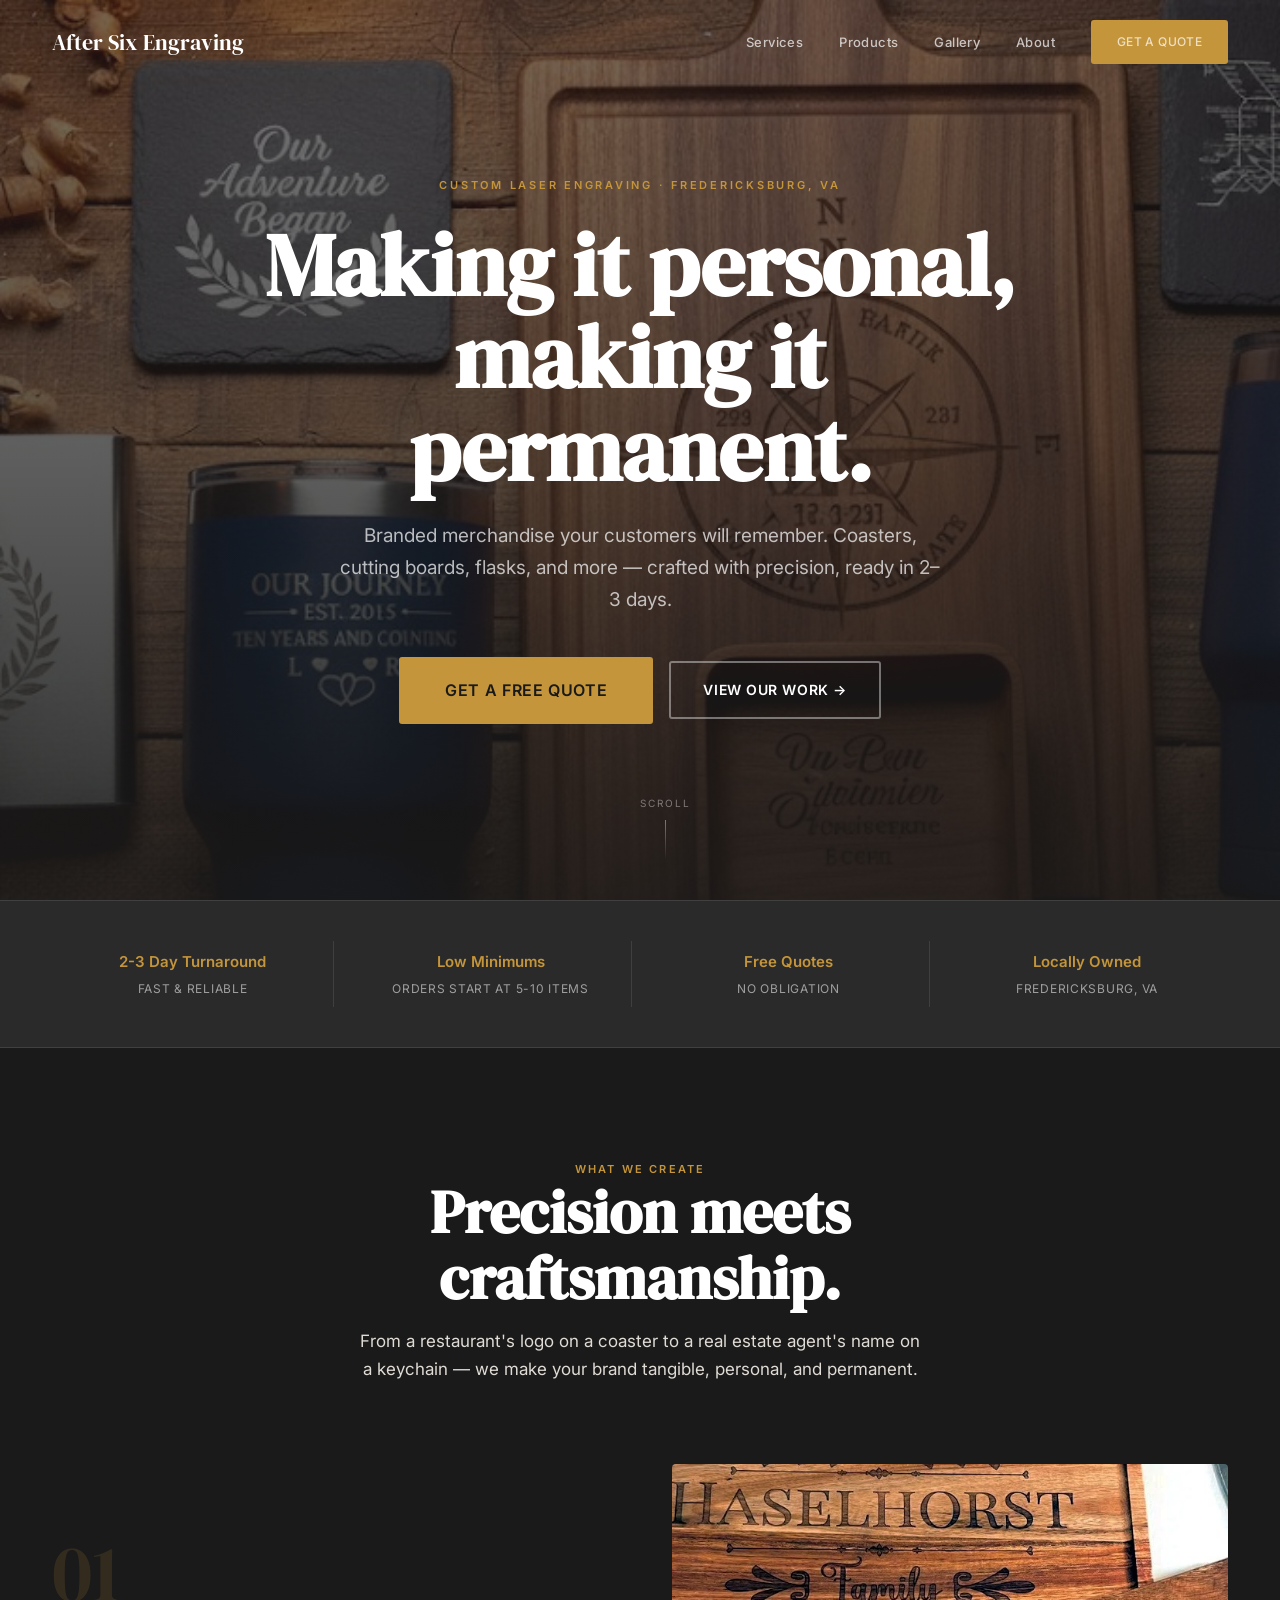
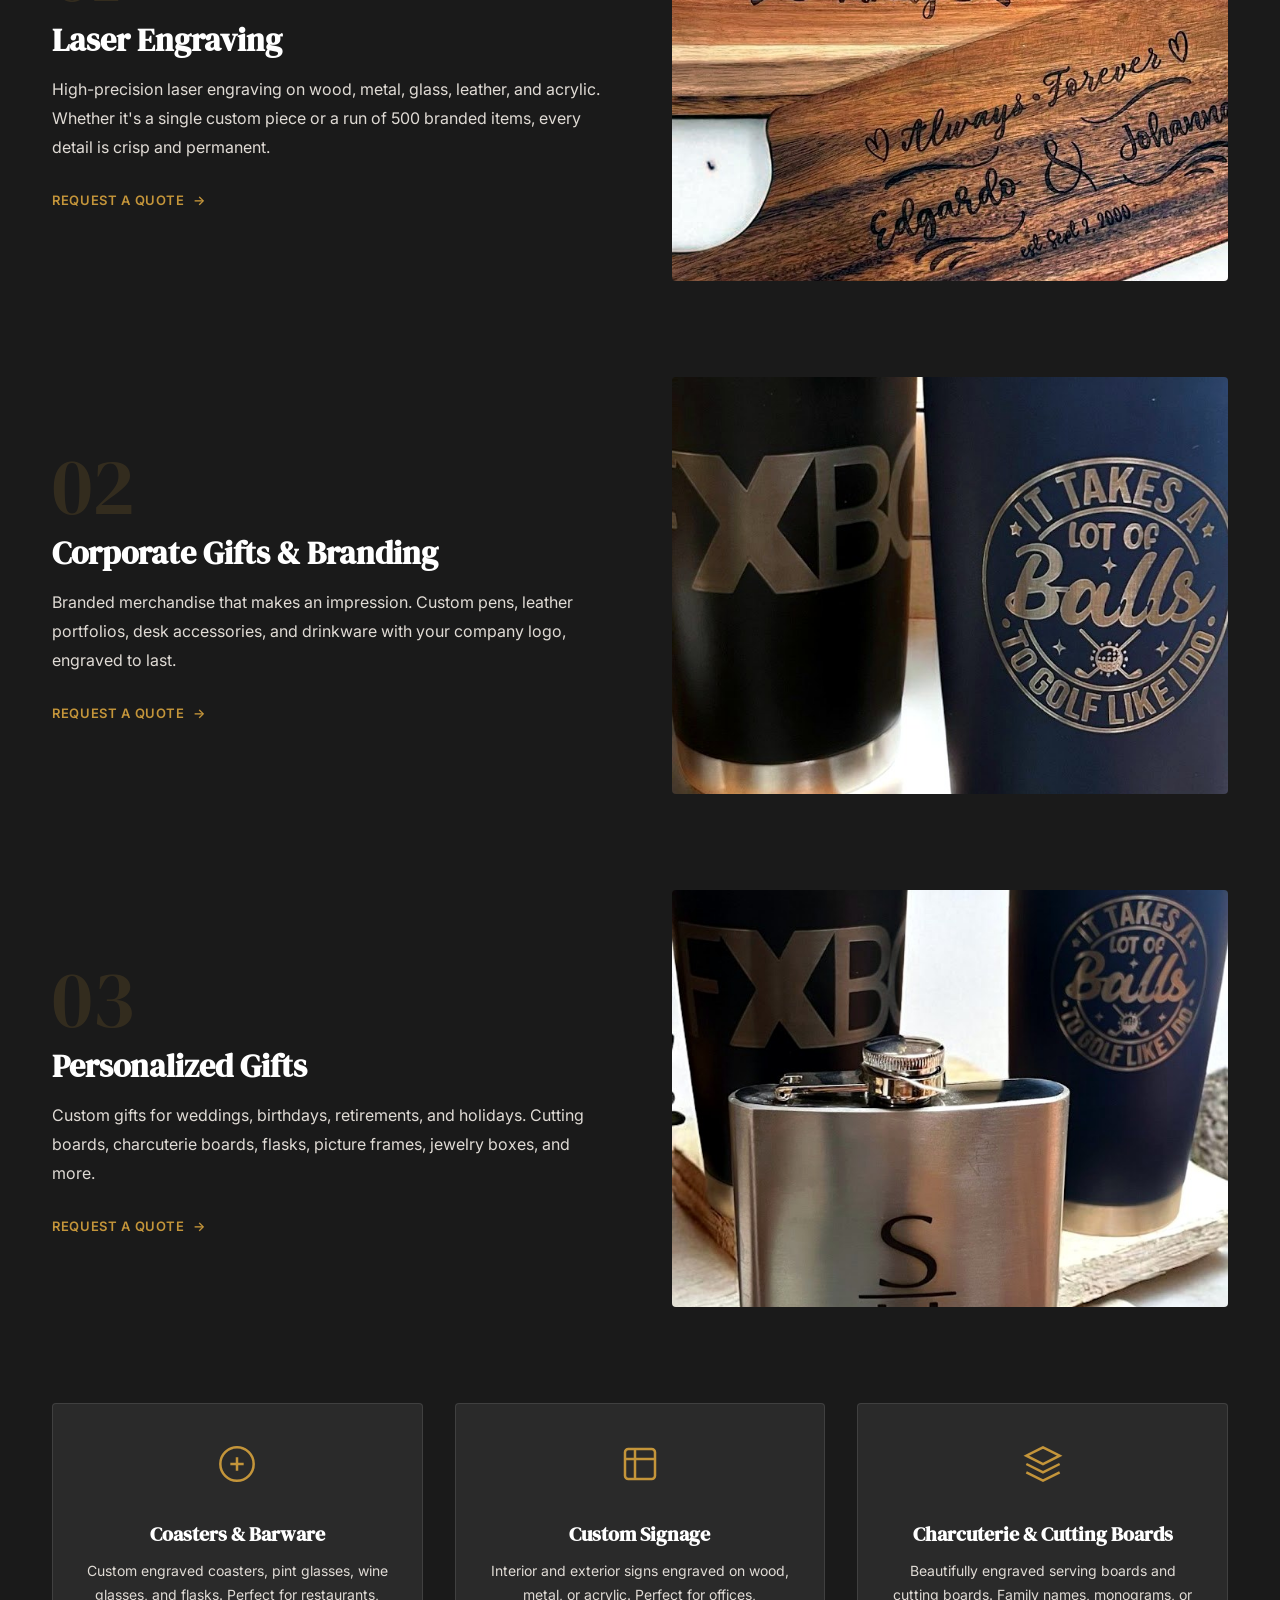
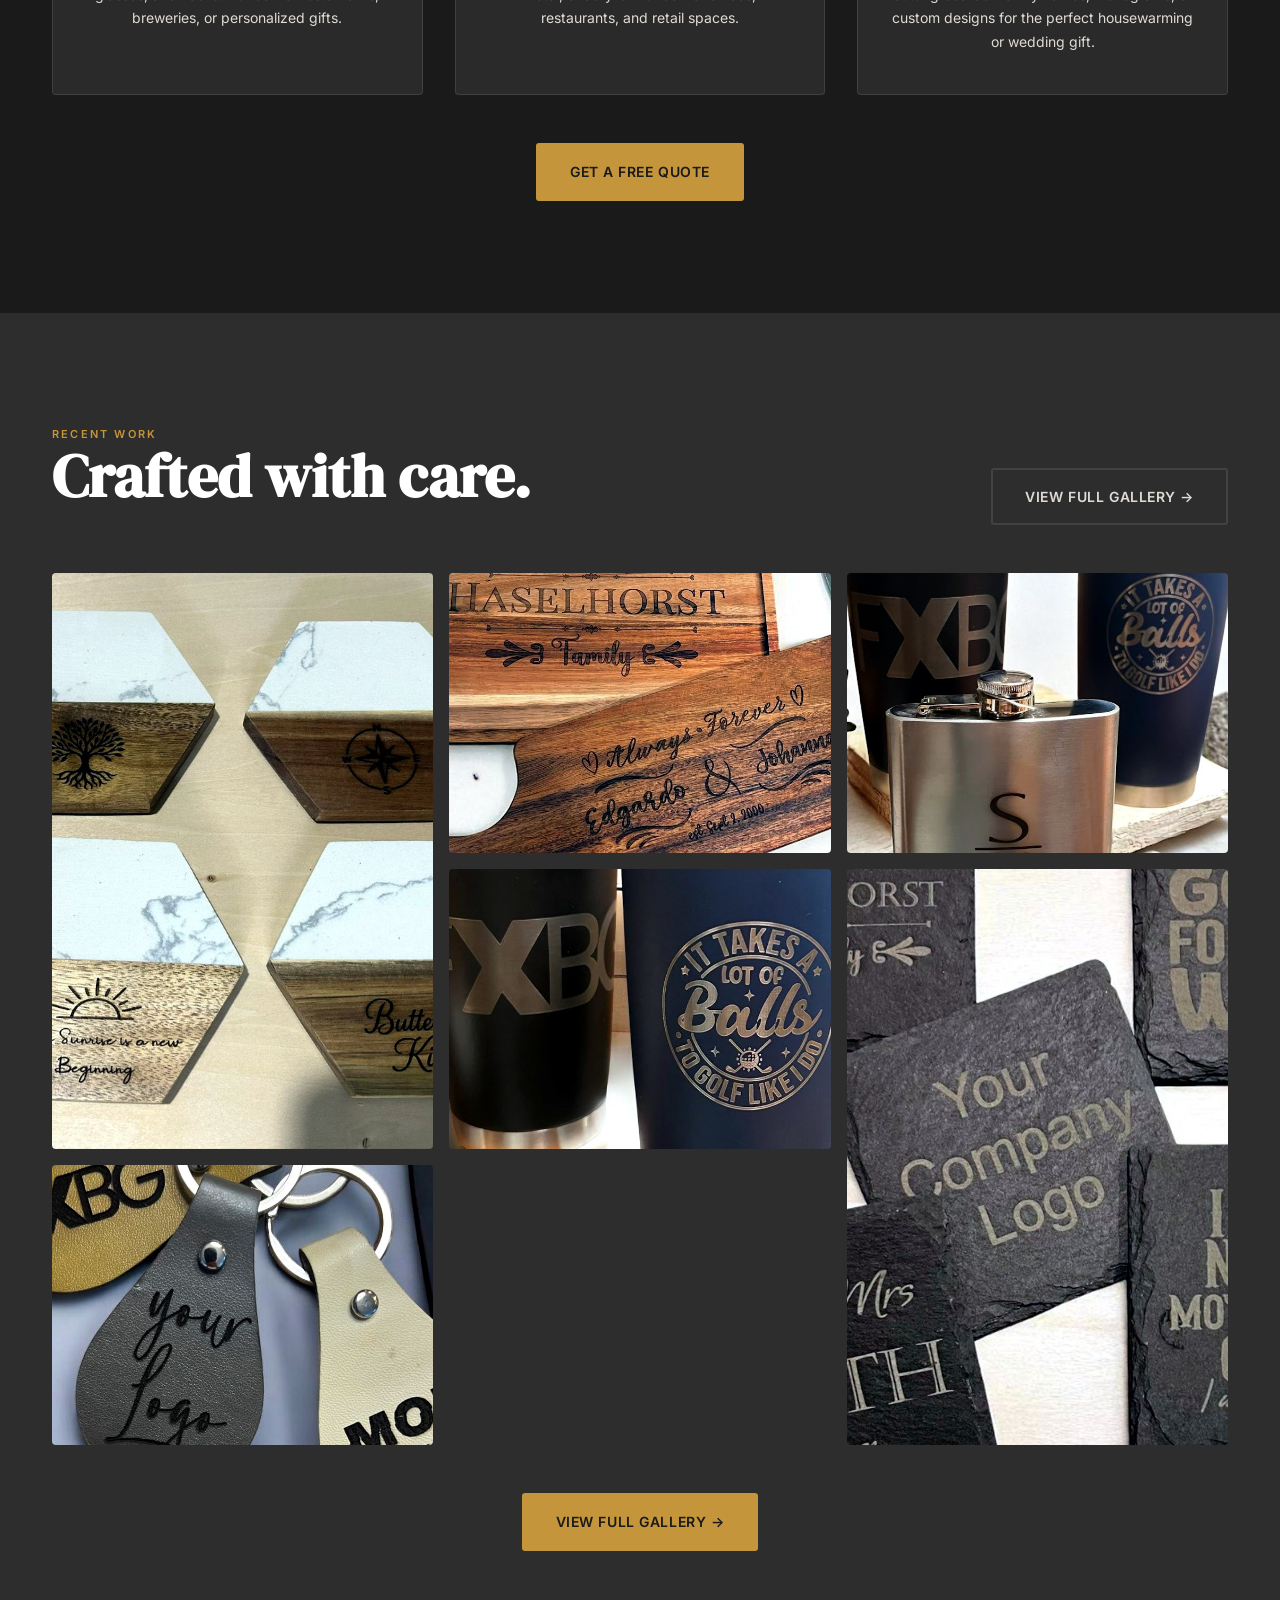
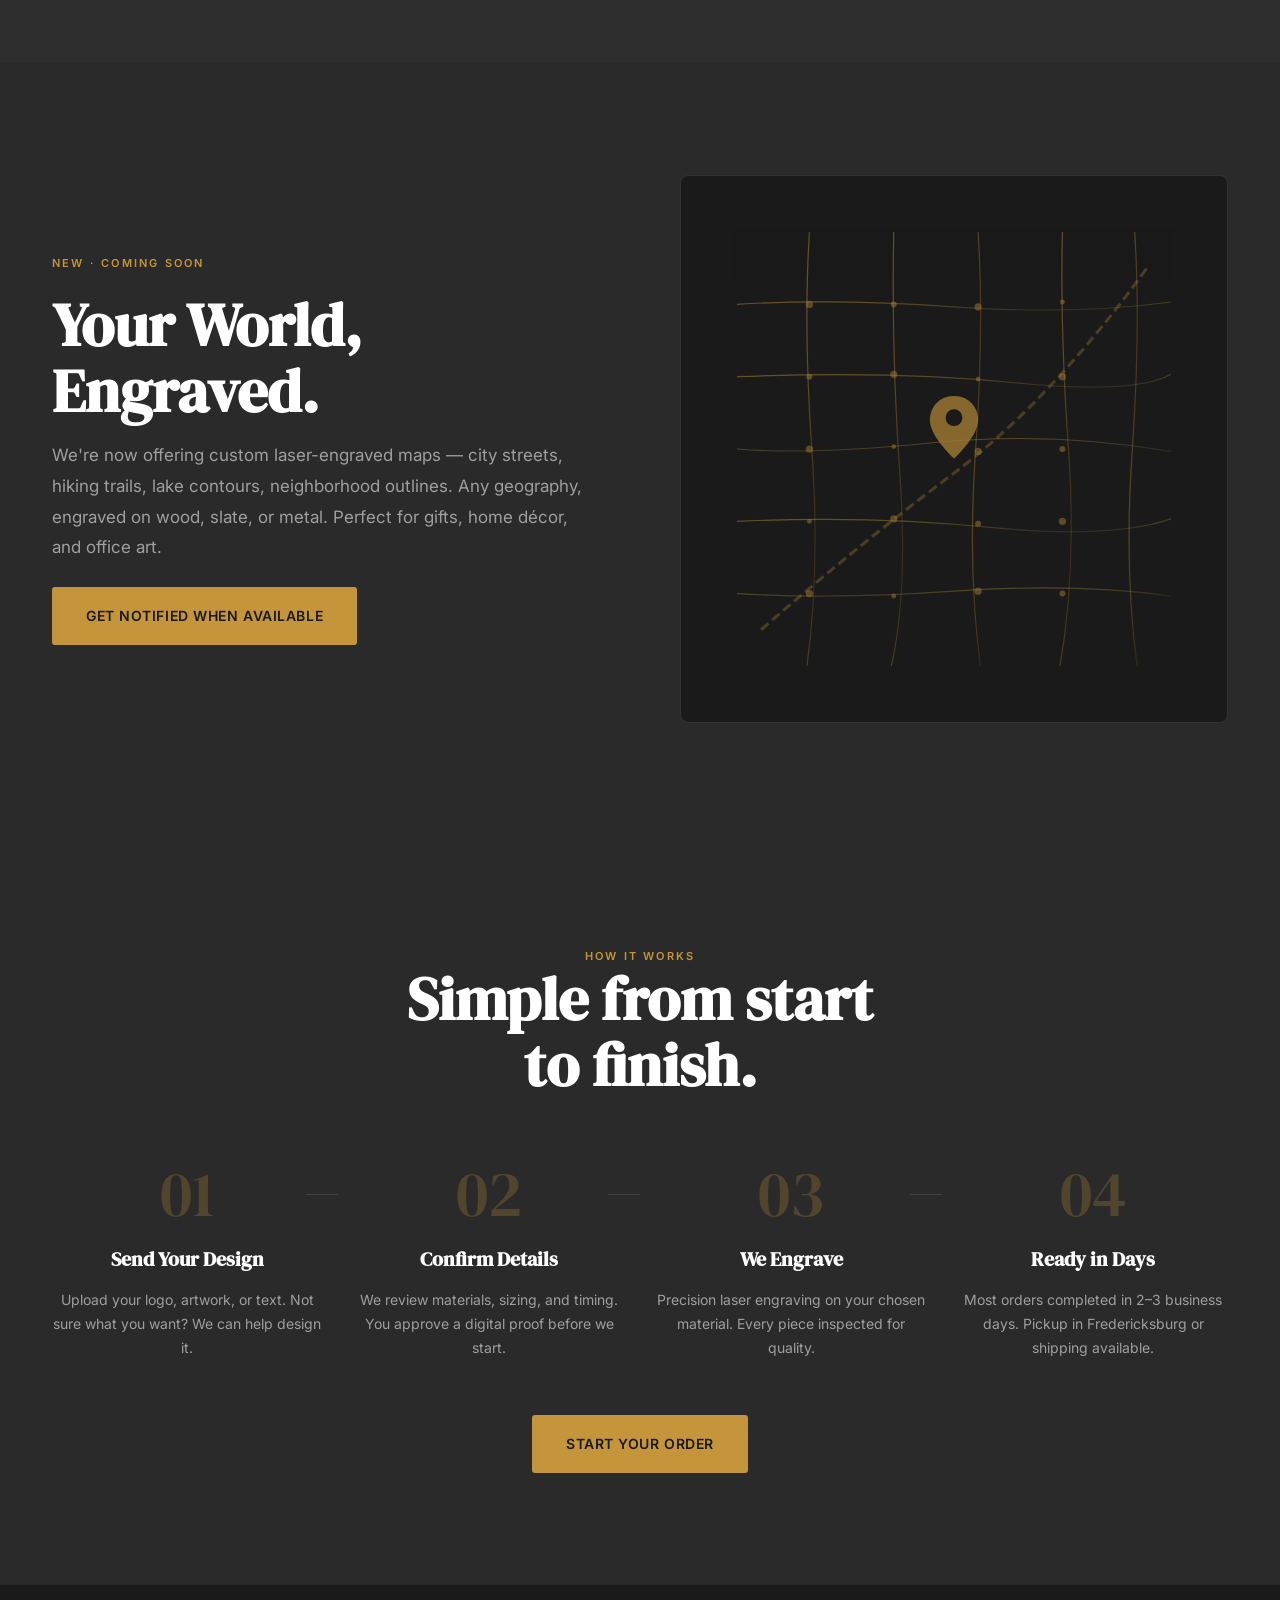
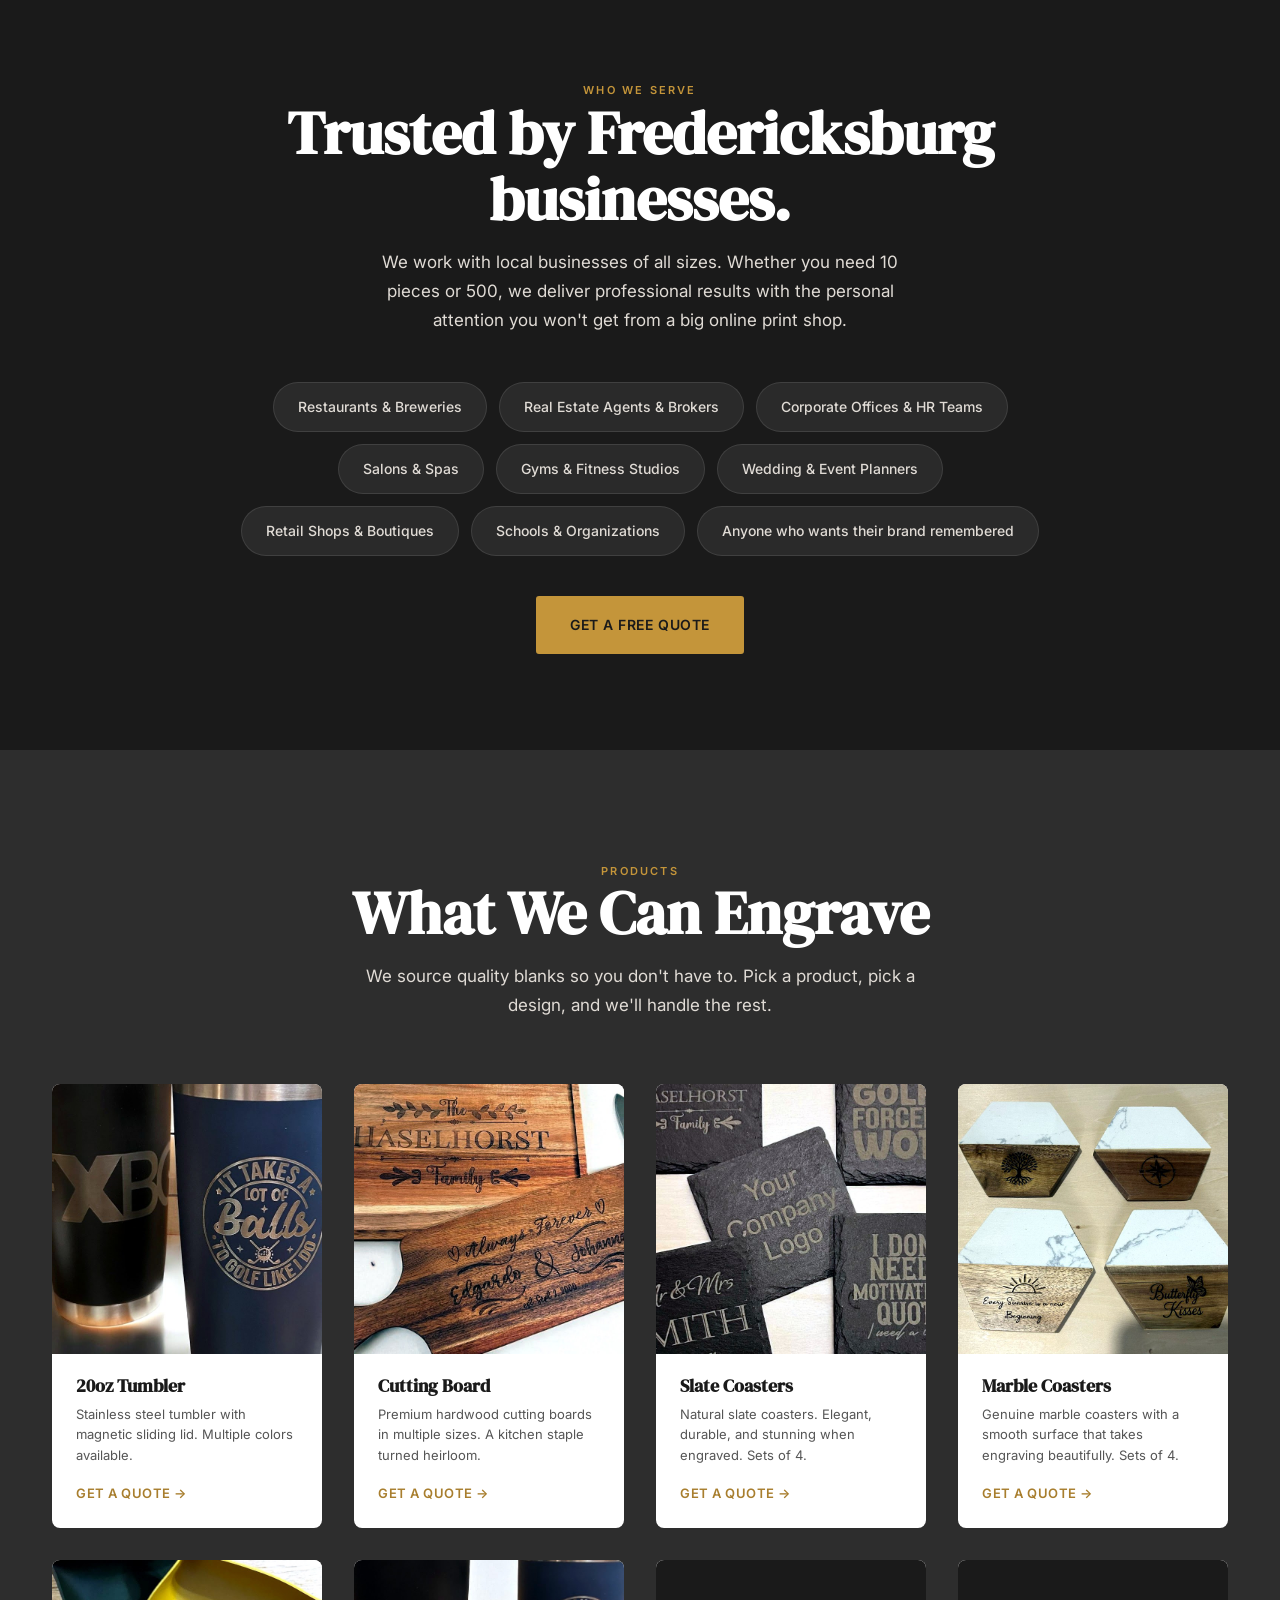
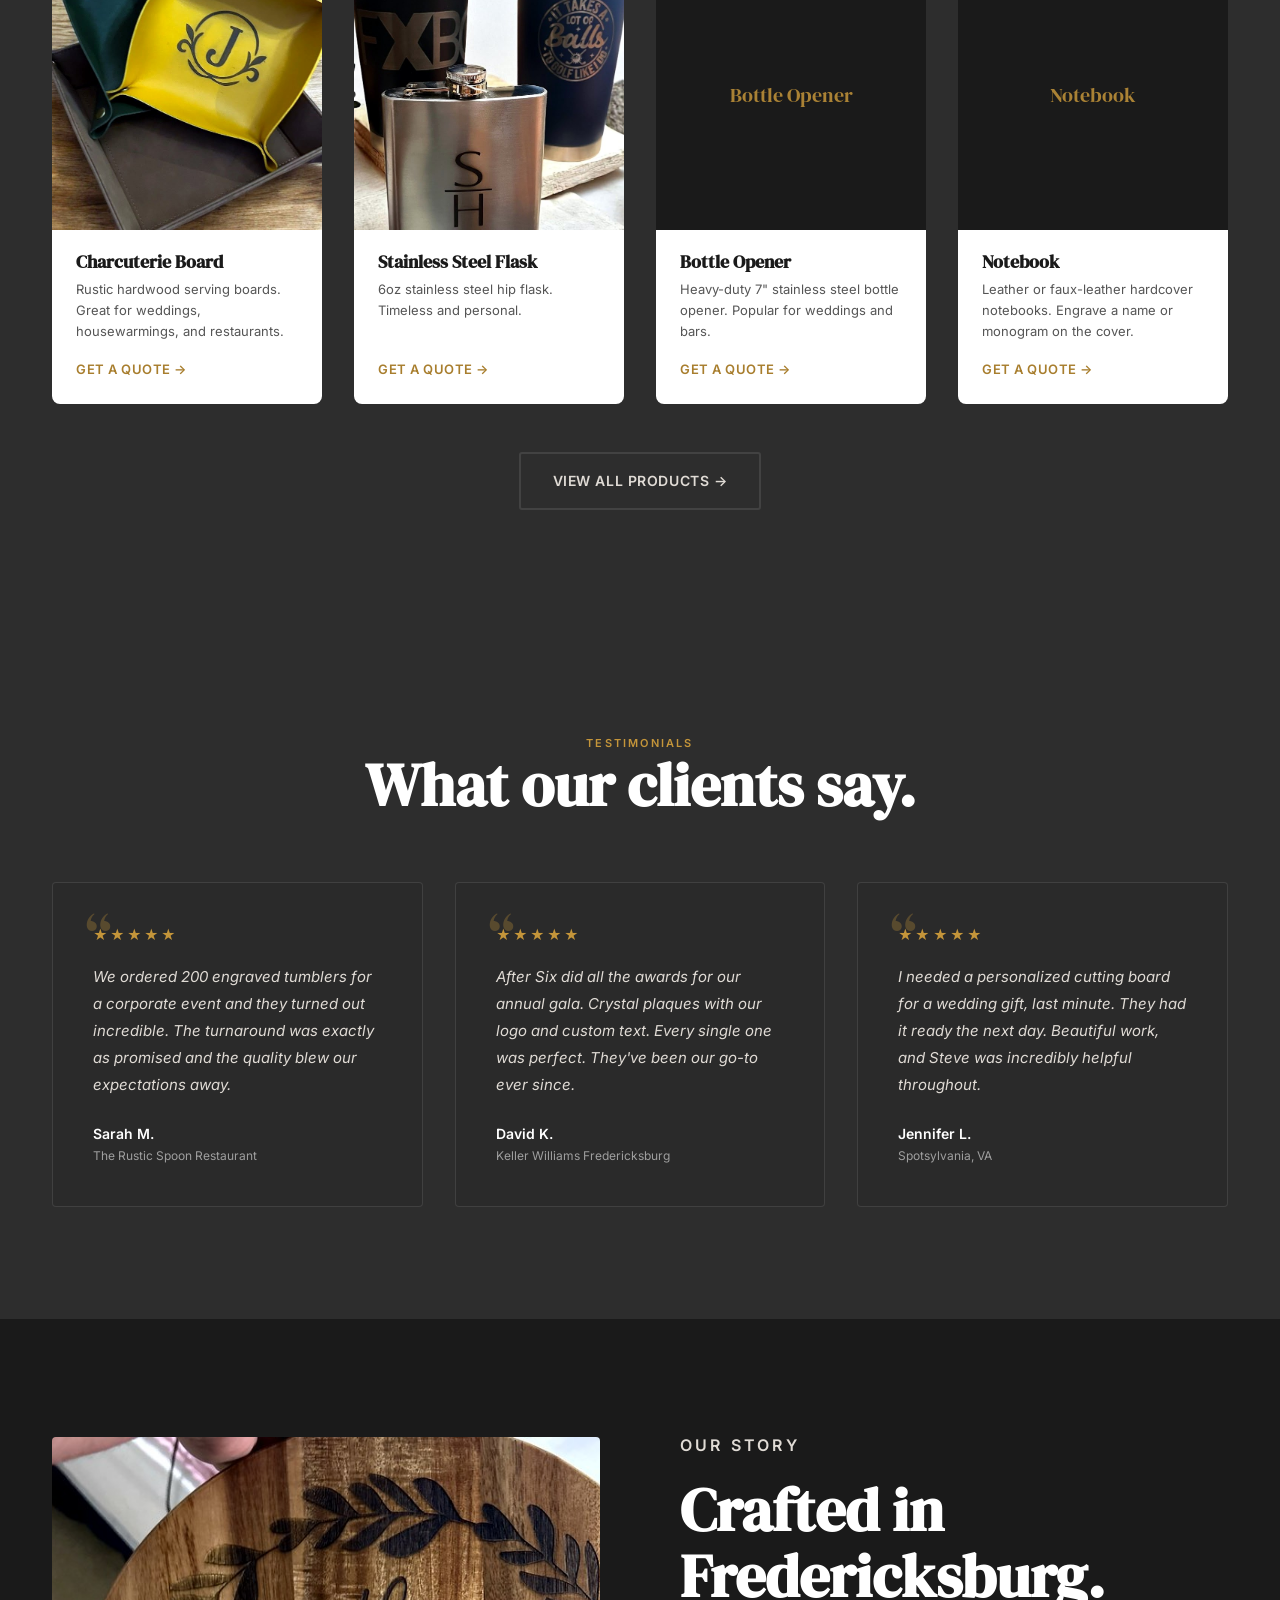
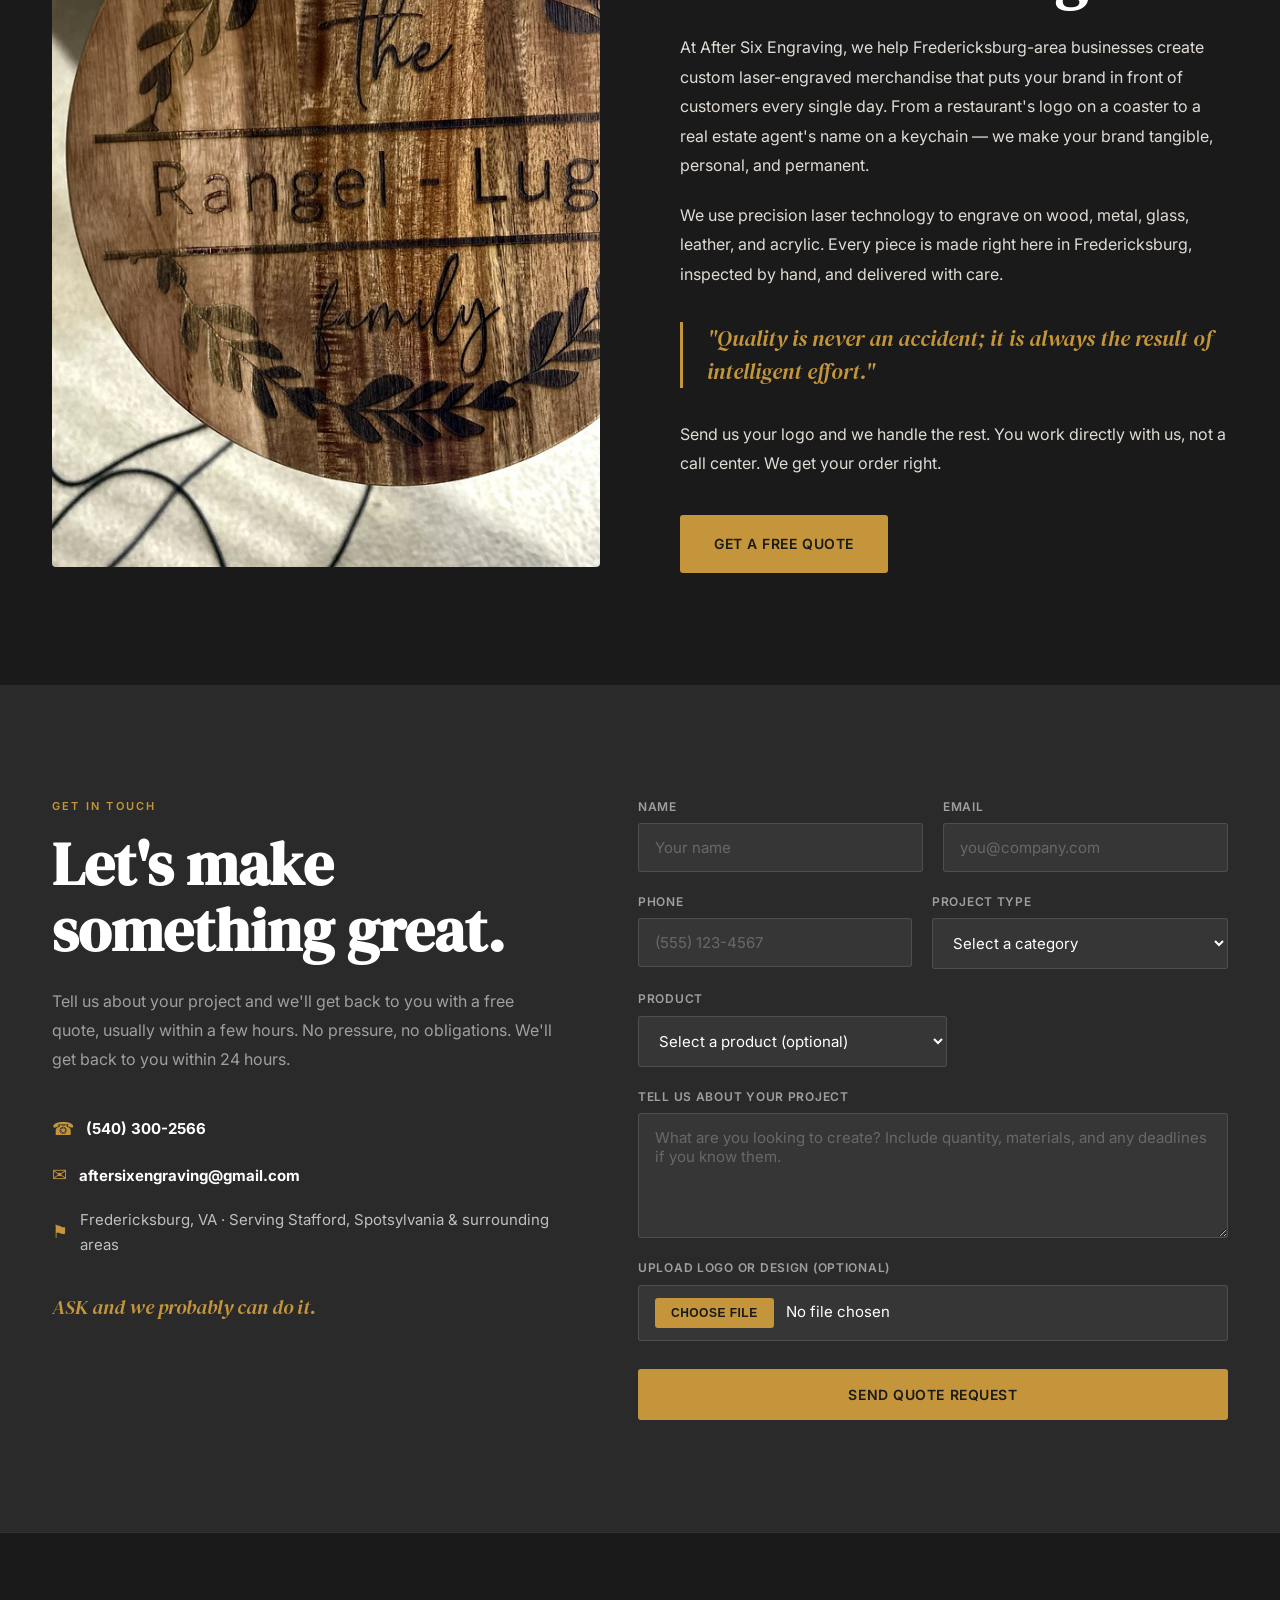
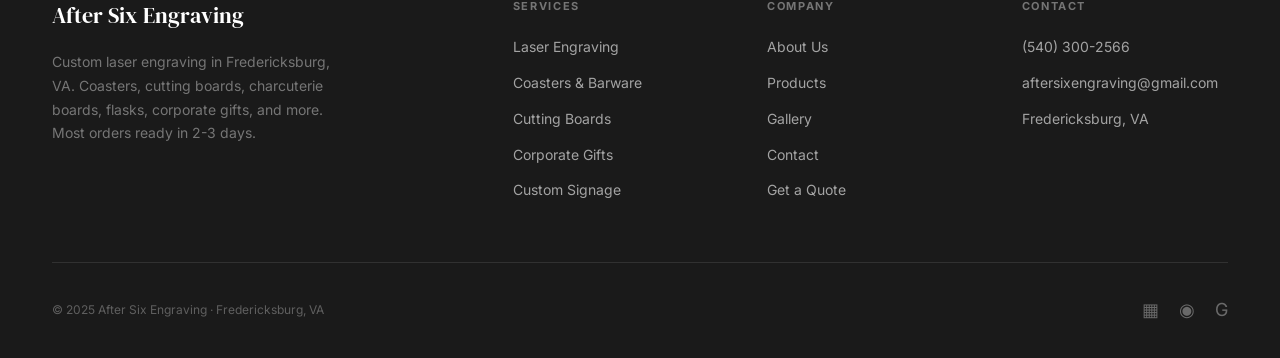
==== commit 0fb215cf: "feat: add Products section and page — engraveable item catalog Adds a "What We Can Engrave" product " ====
--- a/index.html
+++ b/index.html
@@ -52,6 +52,7 @@
       <a href="index.html" class="nav__logo">After Six Engraving</a>
       <div class="nav__links">
         <a href="#services">Services</a>
+        <a href="products.html">Products</a>
         <a href="gallery.html">Gallery</a>
         <a href="#about">About</a>
         <a href="#contact" class="btn btn--gold">Get a Quote</a>
@@ -66,6 +67,7 @@
   <div class="nav__mobile" id="navMobile">
     <button class="nav__mobile-close" id="navClose" aria-label="Close menu">&times;</button>
     <a href="#services" onclick="closeMobileNav()">Services</a>
+    <a href="products.html">Products</a>
     <a href="gallery.html">Gallery</a>
     <a href="#about" onclick="closeMobileNav()">About</a>
     <a href="#contact" onclick="closeMobileNav()">Get a Quote</a>
@@ -403,6 +405,115 @@
   </section>
 
   <!-- ============================================
+       WHAT WE CAN ENGRAVE (Products)
+       ============================================ -->
+  <section class="products-section" id="products">
+    <div class="container">
+      <div class="products-section__header reveal">
+        <p class="eyebrow">Products</p>
+        <h2 class="section-title">What We Can Engrave</h2>
+        <p class="section-subtitle" style="margin: 0.5rem auto 0;">We source quality blanks so you don't have to. Pick a product, pick a design, and we'll handle the rest.</p>
+      </div>
+
+      <div class="products-section__grid">
+
+        <div class="product-card reveal reveal-delay-1">
+          <div class="product-card__image">
+            <img src="assets/images/products/tumblers.jpg" alt="20oz Stainless Steel Tumbler for custom laser engraving" loading="lazy">
+          </div>
+          <div class="product-card__body">
+            <h3 class="product-card__name">20oz Tumbler</h3>
+            <p class="product-card__desc">Stainless steel tumbler with magnetic sliding lid. Multiple colors available.</p>
+            <a href="#contact?product=tumbler" class="product-card__cta">Get a Quote &rarr;</a>
+          </div>
+        </div>
+
+        <div class="product-card reveal reveal-delay-2">
+          <div class="product-card__image">
+            <img src="assets/images/products/cutting-boards.jpg" alt="Premium hardwood cutting board for custom laser engraving" loading="lazy">
+          </div>
+          <div class="product-card__body">
+            <h3 class="product-card__name">Cutting Board</h3>
+            <p class="product-card__desc">Premium hardwood cutting boards in multiple sizes. A kitchen staple turned heirloom.</p>
+            <a href="#contact?product=cutting-board" class="product-card__cta">Get a Quote &rarr;</a>
+          </div>
+        </div>
+
+        <div class="product-card reveal reveal-delay-3">
+          <div class="product-card__image">
+            <img src="assets/images/products/slate-coasters.jpg" alt="Natural slate coasters for custom laser engraving" loading="lazy">
+          </div>
+          <div class="product-card__body">
+            <h3 class="product-card__name">Slate Coasters</h3>
+            <p class="product-card__desc">Natural slate coasters. Elegant, durable, and stunning when engraved. Sets of 4.</p>
+            <a href="#contact?product=slate-coasters" class="product-card__cta">Get a Quote &rarr;</a>
+          </div>
+        </div>
+
+        <div class="product-card reveal reveal-delay-4">
+          <div class="product-card__image">
+            <img src="assets/images/products/marble-coasters.jpg" alt="Genuine marble coasters for custom laser engraving" loading="lazy">
+          </div>
+          <div class="product-card__body">
+            <h3 class="product-card__name">Marble Coasters</h3>
+            <p class="product-card__desc">Genuine marble coasters with a smooth surface that takes engraving beautifully. Sets of 4.</p>
+            <a href="#contact?product=marble-coasters" class="product-card__cta">Get a Quote &rarr;</a>
+          </div>
+        </div>
+
+        <div class="product-card reveal reveal-delay-1">
+          <div class="product-card__image">
+            <img src="assets/images/products/catch-all.jpg" alt="Rustic hardwood charcuterie and serving board for custom engraving" loading="lazy">
+          </div>
+          <div class="product-card__body">
+            <h3 class="product-card__name">Charcuterie Board</h3>
+            <p class="product-card__desc">Rustic hardwood serving boards. Great for weddings, housewarmings, and restaurants.</p>
+            <a href="#contact?product=charcuterie-board" class="product-card__cta">Get a Quote &rarr;</a>
+          </div>
+        </div>
+
+        <div class="product-card reveal reveal-delay-2">
+          <div class="product-card__image">
+            <img src="assets/images/products/flasks.jpg" alt="6oz stainless steel hip flask for custom laser engraving" loading="lazy">
+          </div>
+          <div class="product-card__body">
+            <h3 class="product-card__name">Stainless Steel Flask</h3>
+            <p class="product-card__desc">6oz stainless steel hip flask. Timeless and personal.</p>
+            <a href="#contact?product=flask" class="product-card__cta">Get a Quote &rarr;</a>
+          </div>
+        </div>
+
+        <div class="product-card reveal reveal-delay-3">
+          <div class="product-card__image">
+            <div class="product-card__placeholder"><span>Bottle Opener</span></div>
+          </div>
+          <div class="product-card__body">
+            <h3 class="product-card__name">Bottle Opener</h3>
+            <p class="product-card__desc">Heavy-duty 7" stainless steel bottle opener. Popular for weddings and bars.</p>
+            <a href="#contact?product=bottle-opener" class="product-card__cta">Get a Quote &rarr;</a>
+          </div>
+        </div>
+
+        <div class="product-card reveal reveal-delay-4">
+          <div class="product-card__image">
+            <div class="product-card__placeholder"><span>Notebook</span></div>
+          </div>
+          <div class="product-card__body">
+            <h3 class="product-card__name">Notebook</h3>
+            <p class="product-card__desc">Leather or faux-leather hardcover notebooks. Engrave a name or monogram on the cover.</p>
+            <a href="#contact?product=notebook" class="product-card__cta">Get a Quote &rarr;</a>
+          </div>
+        </div>
+
+      </div>
+
+      <div style="text-align: center; margin-top: 3rem;" class="reveal">
+        <a href="products.html" class="btn btn--outline-dark">View All Products &rarr;</a>
+      </div>
+    </div>
+  </section>
+
+  <!-- ============================================
        TESTIMONIALS
        ============================================ -->
   <section class="testimonials">
@@ -527,6 +638,24 @@
             </div>
           </div>
 
+          <div class="contact__form-row">
+            <div class="form-field">
+              <label for="product">Product</label>
+              <select id="product" name="product">
+                <option value="" disabled selected>Select a product (optional)</option>
+                <option value="tumbler">20oz Tumbler</option>
+                <option value="cutting-board">Cutting Board</option>
+                <option value="slate-coasters">Slate Coasters</option>
+                <option value="marble-coasters">Marble Coasters</option>
+                <option value="charcuterie-board">Charcuterie / Serving Board</option>
+                <option value="flask">Stainless Steel Flask</option>
+                <option value="bottle-opener">Bottle Opener</option>
+                <option value="notebook">Notebook</option>
+                <option value="other">Something else (I'll describe below)</option>
+              </select>
+            </div>
+          </div>
+
           <div class="form-field">
             <label for="description">Tell Us About Your Project</label>
             <textarea id="description" name="description" placeholder="What are you looking to create? Include quantity, materials, and any deadlines if you know them." rows="5"></textarea>
@@ -564,6 +693,7 @@
         <div class="footer__col">
           <h4 class="footer__col-title">Company</h4>
           <a href="#about">About Us</a>
+          <a href="products.html">Products</a>
           <a href="gallery.html">Gallery</a>
           <a href="#contact">Contact</a>
           <a href="#contact">Get a Quote</a>
@@ -649,12 +779,20 @@
 
       const design = params.get('design') || (hashParams && hashParams.get('design'));
       const interest = params.get('interest') || (hashParams && hashParams.get('interest'));
+      const product = params.get('product') || (hashParams && hashParams.get('product'));
 
       if (design) {
         const desc = document.getElementById('description');
         if (desc) {
           desc.value = 'I\'m interested in the "' + design + '" design. ';
           desc.focus();
+        }
+      }
+
+      if (product) {
+        const productSelect = document.getElementById('product');
+        if (productSelect) {
+          productSelect.value = product;
         }
       }
 
--- a/style.css
+++ b/style.css
@@ -1445,3 +1445,272 @@
     margin: 0 auto;
   }
 }
+
+/* ============================================
+   PRODUCTS WE ENGRAVE — Section & Cards
+   ============================================ */
+.products-section {
+  padding: 7rem 0;
+  background: var(--dark-alt);
+}
+.products-section__header {
+  text-align: center;
+  margin-bottom: 4rem;
+}
+.products-section__grid {
+  display: grid;
+  grid-template-columns: repeat(4, 1fr);
+  gap: 2rem;
+}
+.product-card {
+  background: #fff;
+  border-radius: 8px;
+  overflow: hidden;
+  transition: all var(--transition);
+  display: flex;
+  flex-direction: column;
+}
+.product-card:hover {
+  transform: translateY(-4px);
+  box-shadow: 0 16px 48px rgba(0,0,0,0.35);
+}
+.product-card__image {
+  aspect-ratio: 1;
+  overflow: hidden;
+  background: #f5f5f5;
+  position: relative;
+}
+.product-card__image img {
+  width: 100%;
+  height: 100%;
+  object-fit: cover;
+  transition: transform 0.5s ease;
+}
+.product-card:hover .product-card__image img {
+  transform: scale(1.05);
+}
+/* CSS placeholder for products without photos */
+.product-card__placeholder {
+  width: 100%;
+  height: 100%;
+  background: var(--dark);
+  display: flex;
+  align-items: center;
+  justify-content: center;
+  text-align: center;
+  padding: 2rem;
+}
+.product-card__placeholder span {
+  font-family: var(--font-heading);
+  font-size: 1.25rem;
+  color: var(--gold);
+  opacity: 0.85;
+}
+.product-card__body {
+  padding: 1.25rem 1.5rem 1.5rem;
+  flex: 1;
+  display: flex;
+  flex-direction: column;
+}
+.product-card__name {
+  font-family: var(--font-heading);
+  font-size: 1.125rem;
+  color: var(--dark);
+  margin-bottom: 0.375rem;
+  line-height: 1.3;
+}
+.product-card__desc {
+  font-size: 0.8125rem;
+  color: #555;
+  line-height: 1.6;
+  margin-bottom: 1rem;
+  flex: 1;
+}
+.product-card__cta {
+  font-size: 0.8125rem;
+  font-weight: 600;
+  color: var(--gold-dark);
+  text-transform: uppercase;
+  letter-spacing: 0.04em;
+  transition: color var(--transition);
+}
+.product-card__cta:hover {
+  color: var(--gold);
+}
+
+@media (max-width: 968px) {
+  .products-section__grid {
+    grid-template-columns: repeat(2, 1fr);
+  }
+}
+@media (max-width: 480px) {
+  .products-section__grid {
+    grid-template-columns: 1fr;
+    gap: 1.5rem;
+  }
+}
+
+/* ============================================
+   PRODUCTS PAGE — Full Catalog
+   ============================================ */
+.products-hero {
+  position: relative;
+  min-height: 40vh;
+  display: flex;
+  align-items: center;
+  justify-content: center;
+  text-align: center;
+  background: var(--dark);
+  overflow: hidden;
+}
+.products-hero__bg {
+  position: absolute;
+  inset: 0;
+  background-size: cover;
+  background-position: center;
+  opacity: 0.25;
+}
+.products-hero__bg::after {
+  content: '';
+  position: absolute;
+  inset: 0;
+  background: linear-gradient(to bottom, rgba(26,26,26,0.4), rgba(26,26,26,0.9));
+}
+.products-hero__content {
+  position: relative;
+  z-index: 2;
+  padding: 6rem 2rem 4rem;
+}
+.products-hero__title {
+  font-family: var(--font-heading);
+  font-size: clamp(2.5rem, 5vw, 3.75rem);
+  color: var(--text-light);
+  margin-bottom: 0.75rem;
+  line-height: 1.1;
+}
+.products-hero__sub {
+  font-size: 1.0625rem;
+  color: var(--text-dim);
+  max-width: 560px;
+  margin: 0 auto;
+  line-height: 1.7;
+}
+
+.products-intro {
+  padding: 4rem 0 2rem;
+  text-align: center;
+}
+.products-intro p {
+  font-size: 1.0625rem;
+  color: var(--text-muted);
+  max-width: 640px;
+  margin: 0 auto;
+  line-height: 1.8;
+}
+
+.products-catalog {
+  padding: 2rem 0 6rem;
+}
+.products-catalog__grid {
+  display: grid;
+  grid-template-columns: repeat(2, 1fr);
+  gap: 3rem;
+}
+.catalog-card {
+  background: var(--surface);
+  border: 1px solid var(--border);
+  border-radius: 8px;
+  overflow: hidden;
+  display: flex;
+  flex-direction: column;
+  transition: all var(--transition);
+}
+.catalog-card:hover {
+  border-color: var(--gold);
+  box-shadow: 0 8px 32px rgba(196,149,58,0.12);
+}
+.catalog-card__image {
+  aspect-ratio: 16 / 10;
+  overflow: hidden;
+  background: #f5f5f5;
+  position: relative;
+}
+.catalog-card__image img {
+  width: 100%;
+  height: 100%;
+  object-fit: cover;
+  transition: transform 0.5s ease;
+}
+.catalog-card:hover .catalog-card__image img {
+  transform: scale(1.03);
+}
+.catalog-card__placeholder {
+  width: 100%;
+  height: 100%;
+  background: var(--dark);
+  display: flex;
+  align-items: center;
+  justify-content: center;
+  text-align: center;
+  padding: 2rem;
+}
+.catalog-card__placeholder span {
+  font-family: var(--font-heading);
+  font-size: 1.5rem;
+  color: var(--gold);
+  opacity: 0.85;
+}
+.catalog-card__body {
+  padding: 2rem;
+  flex: 1;
+  display: flex;
+  flex-direction: column;
+}
+.catalog-card__name {
+  font-family: var(--font-heading);
+  font-size: 1.5rem;
+  color: var(--text);
+  margin-bottom: 0.25rem;
+  line-height: 1.3;
+}
+.catalog-card__material {
+  font-size: 0.75rem;
+  font-weight: 600;
+  letter-spacing: 0.1em;
+  text-transform: uppercase;
+  color: var(--gold);
+  margin-bottom: 1rem;
+}
+.catalog-card__desc {
+  font-size: 0.9375rem;
+  color: var(--text-muted);
+  line-height: 1.7;
+  margin-bottom: 1.5rem;
+  flex: 1;
+}
+.catalog-card__note {
+  font-size: 0.8125rem;
+  color: var(--text-dim);
+  margin-bottom: 1.25rem;
+  font-style: italic;
+}
+
+.products-bottom-cta {
+  padding: 5rem 0;
+  text-align: center;
+  background: var(--surface);
+}
+.products-bottom-cta p {
+  font-size: 1.0625rem;
+  color: var(--text-muted);
+  max-width: 520px;
+  margin: 0 auto 2rem;
+  line-height: 1.7;
+}
+
+@media (max-width: 768px) {
+  .products-catalog__grid {
+    grid-template-columns: 1fr;
+    gap: 2rem;
+  }
+}
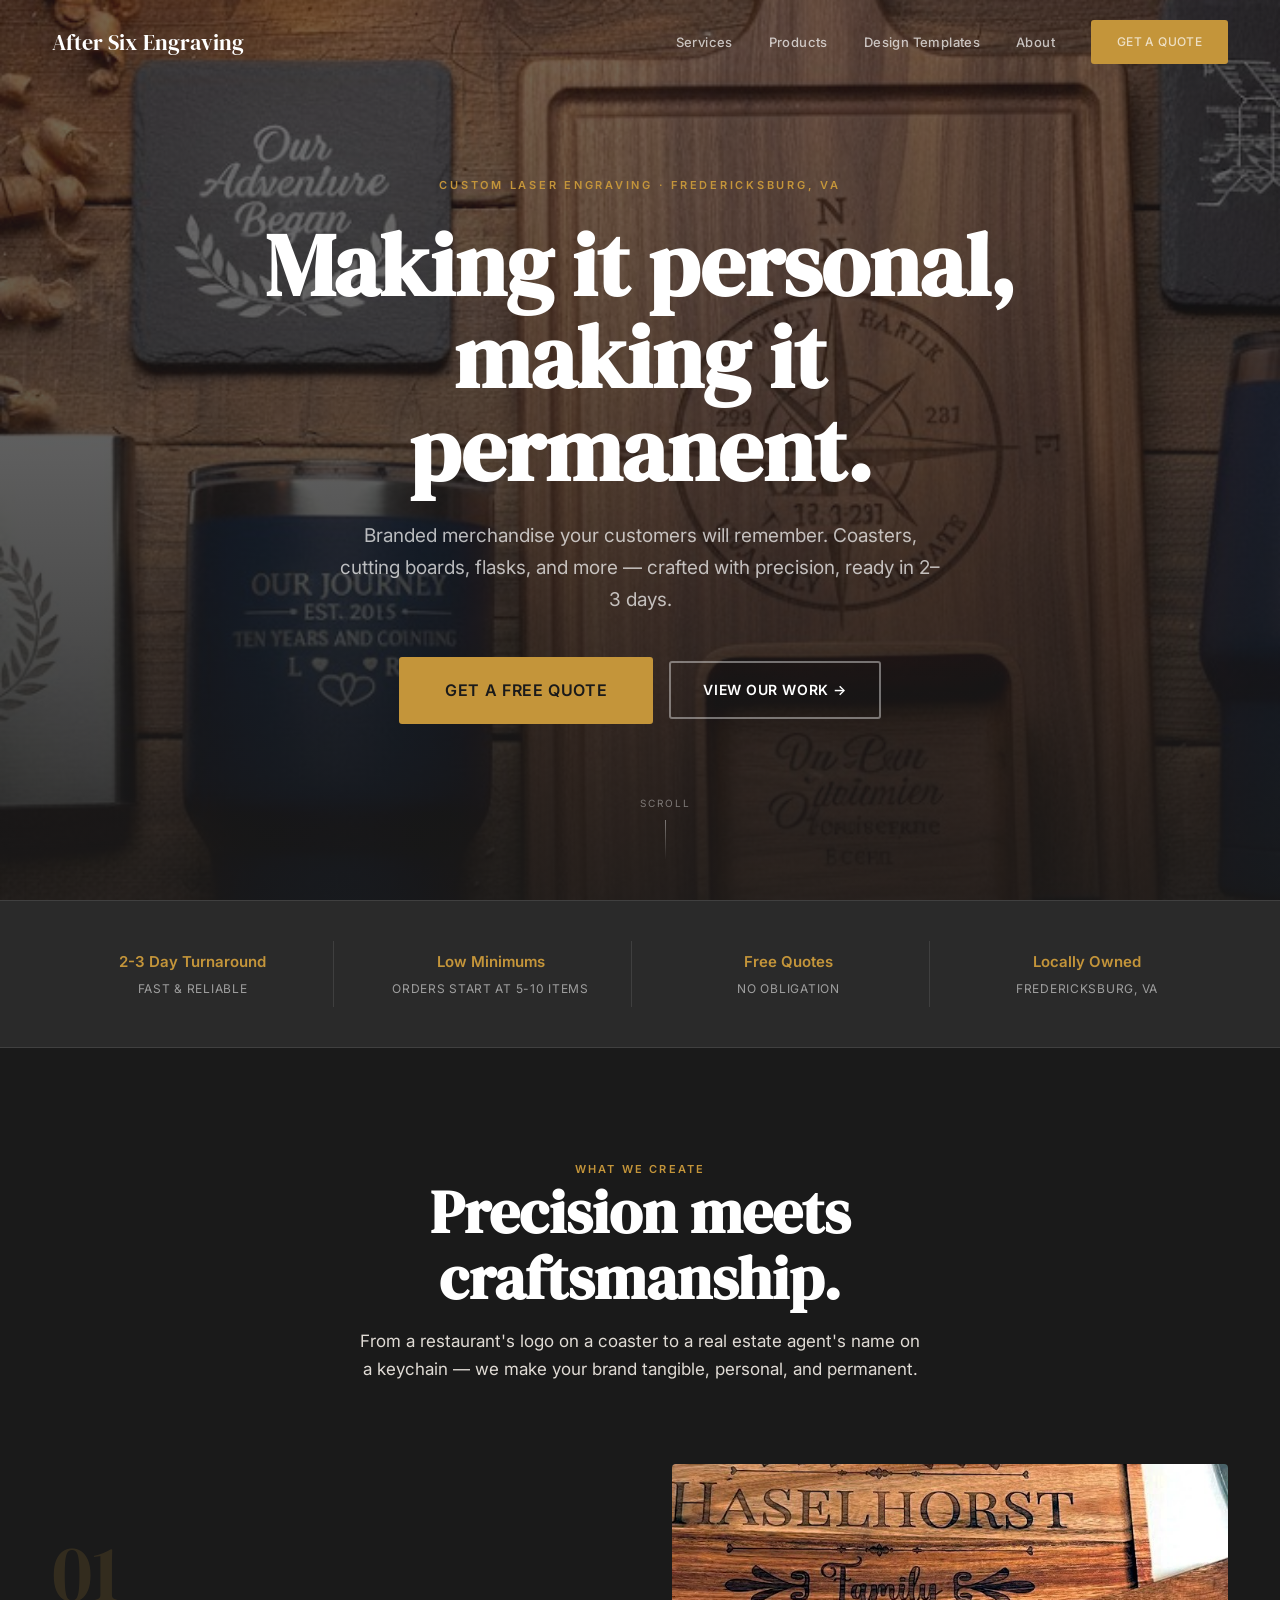
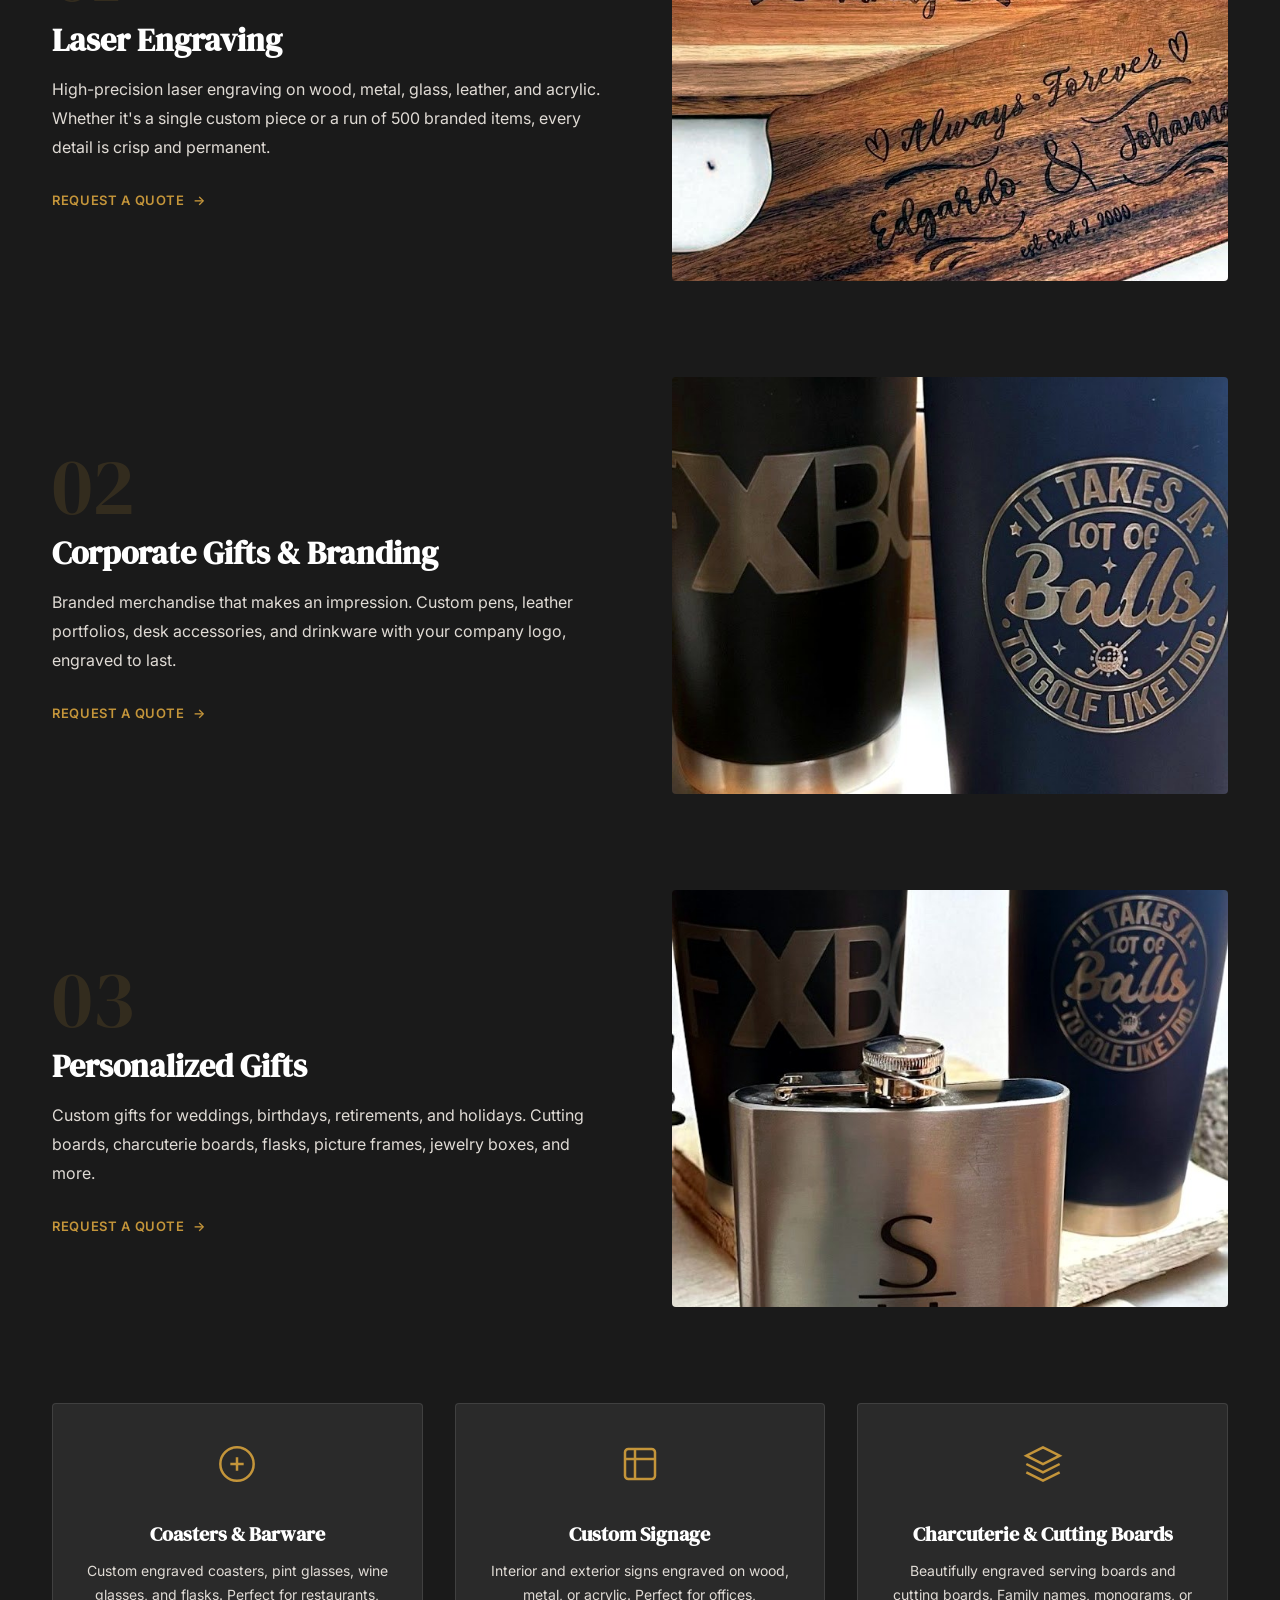
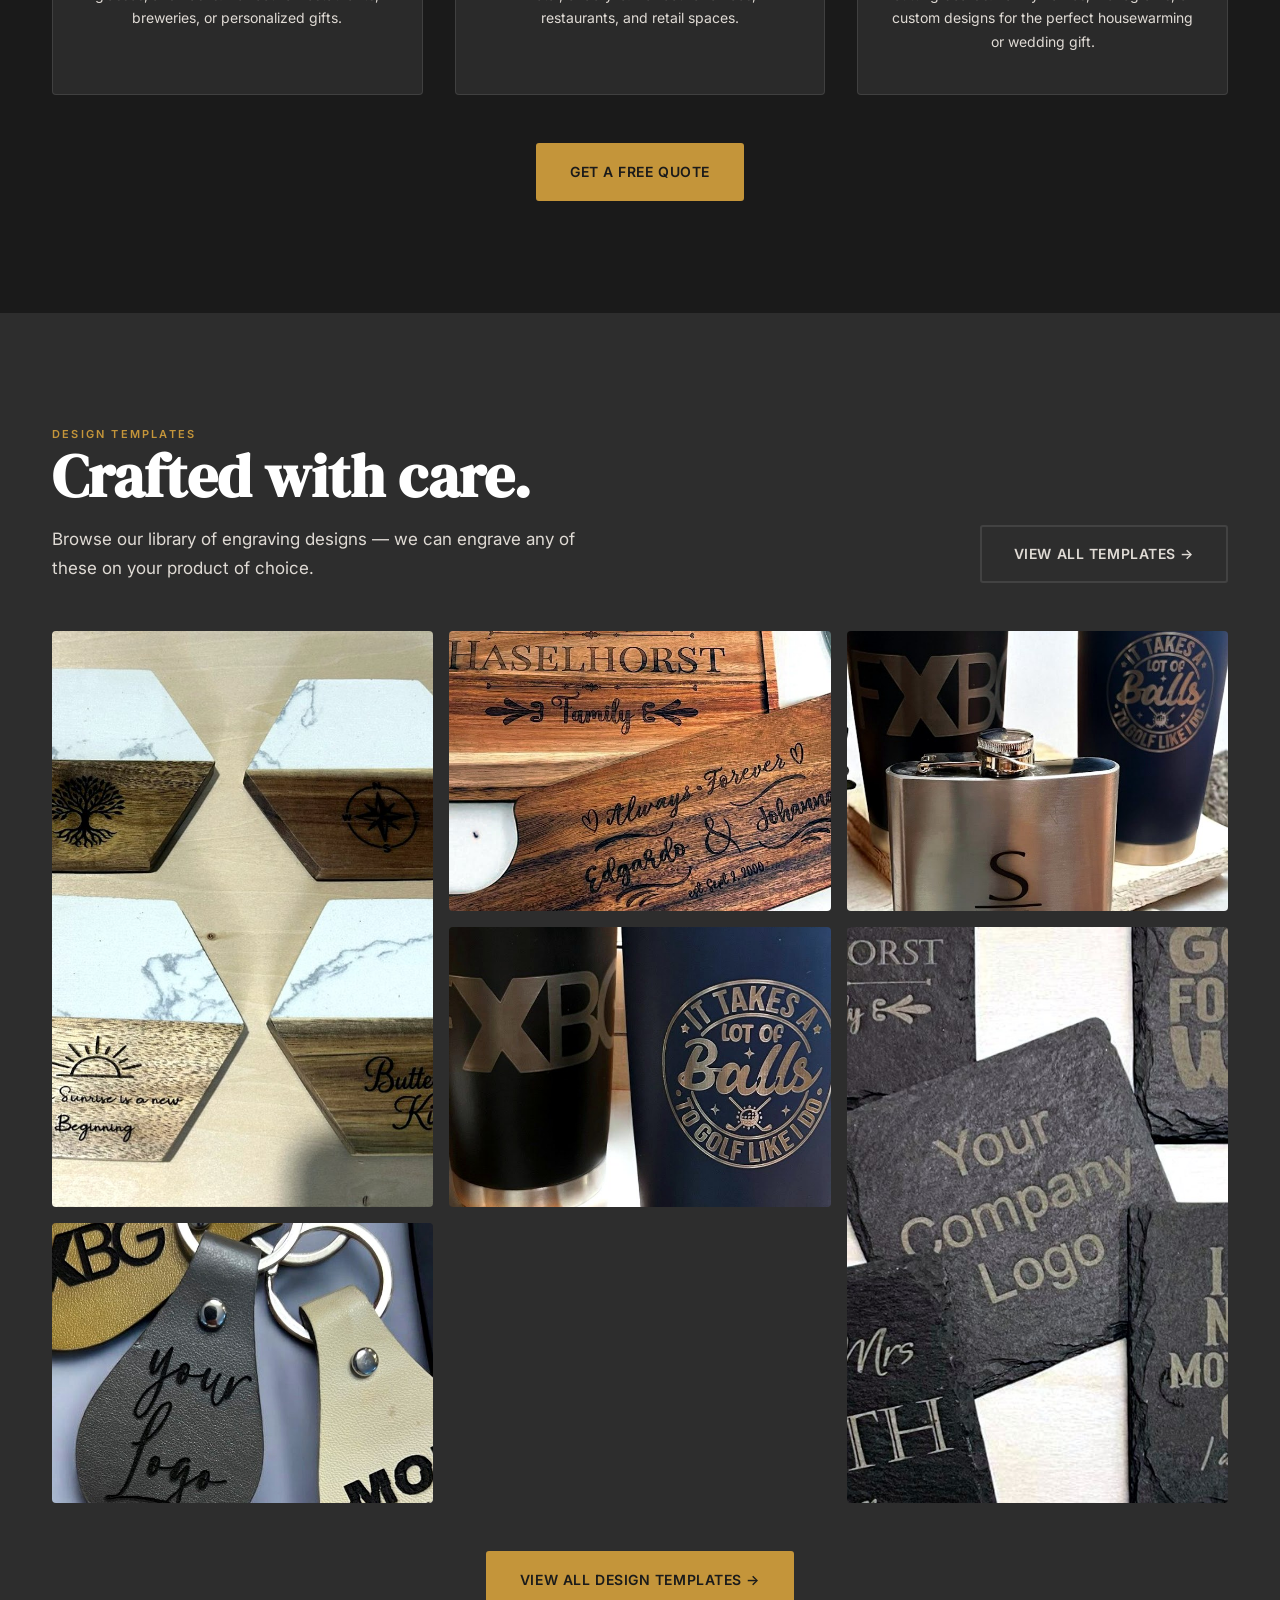
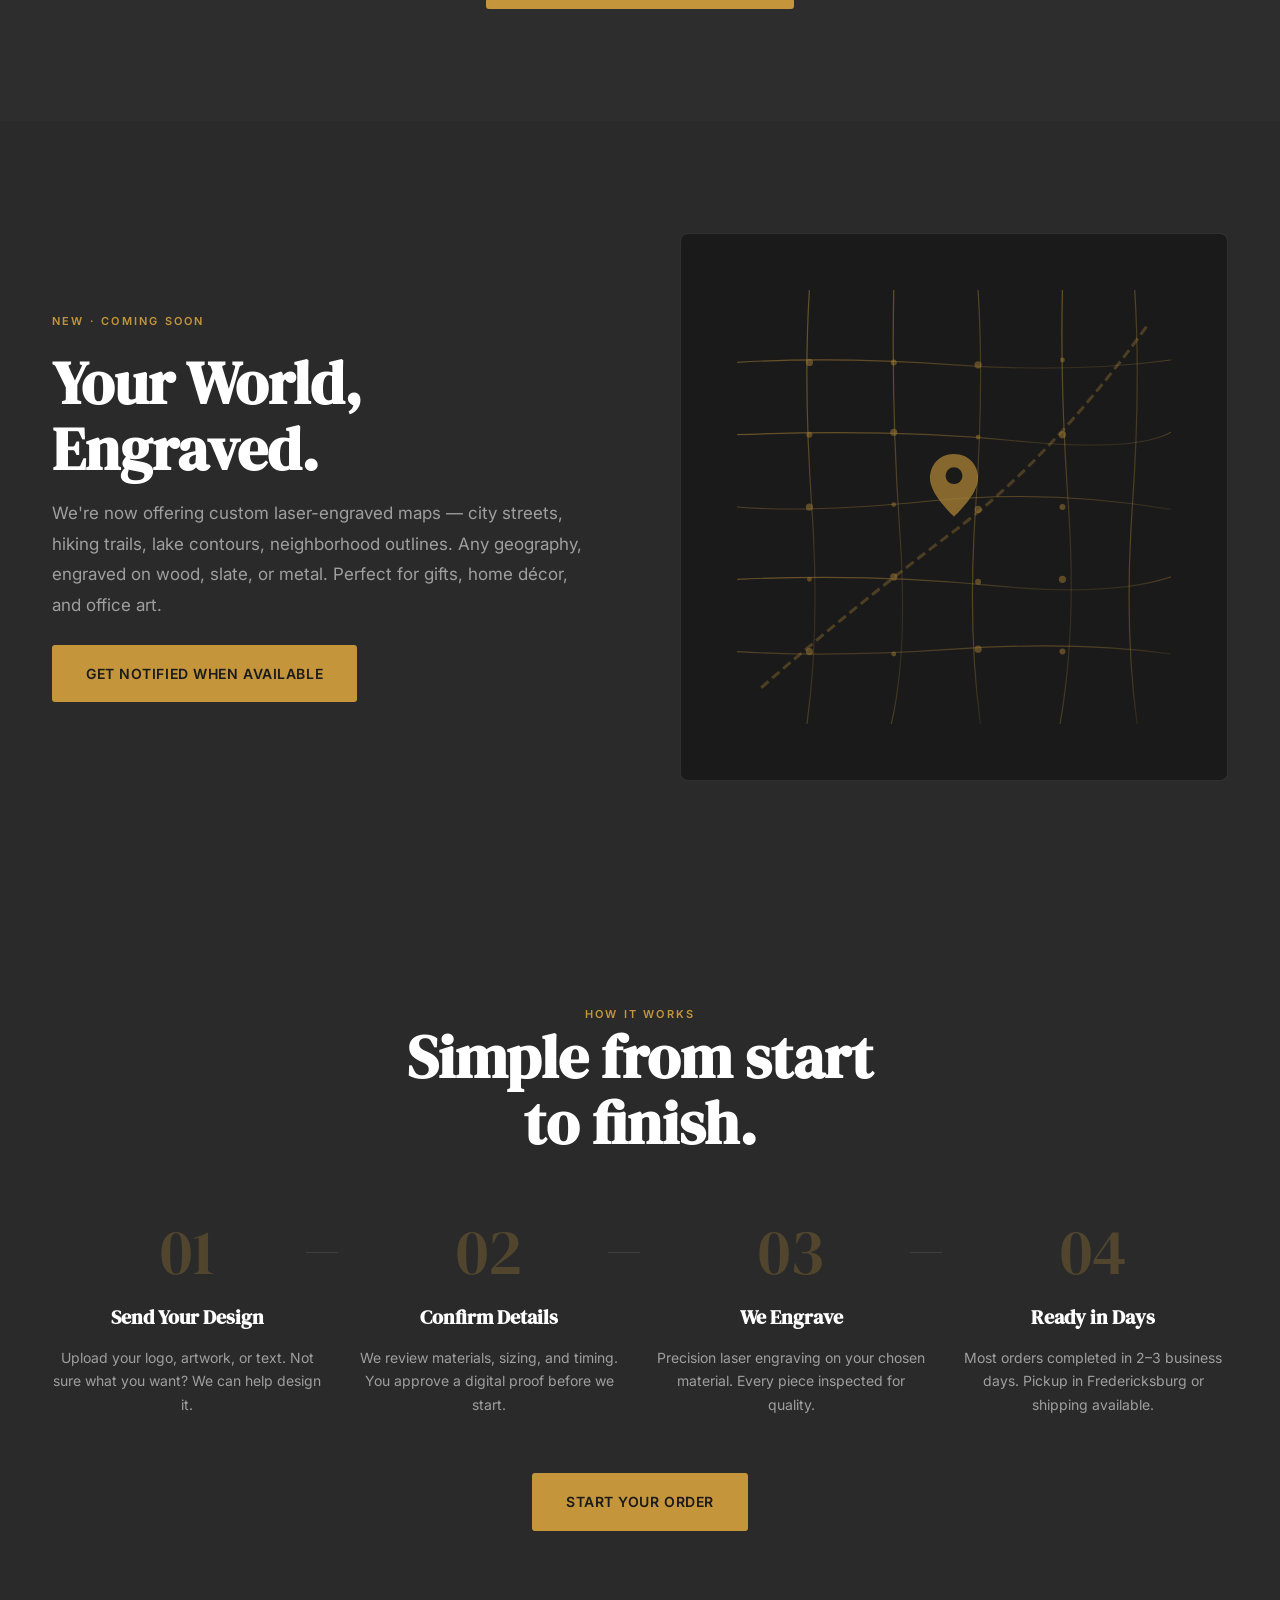
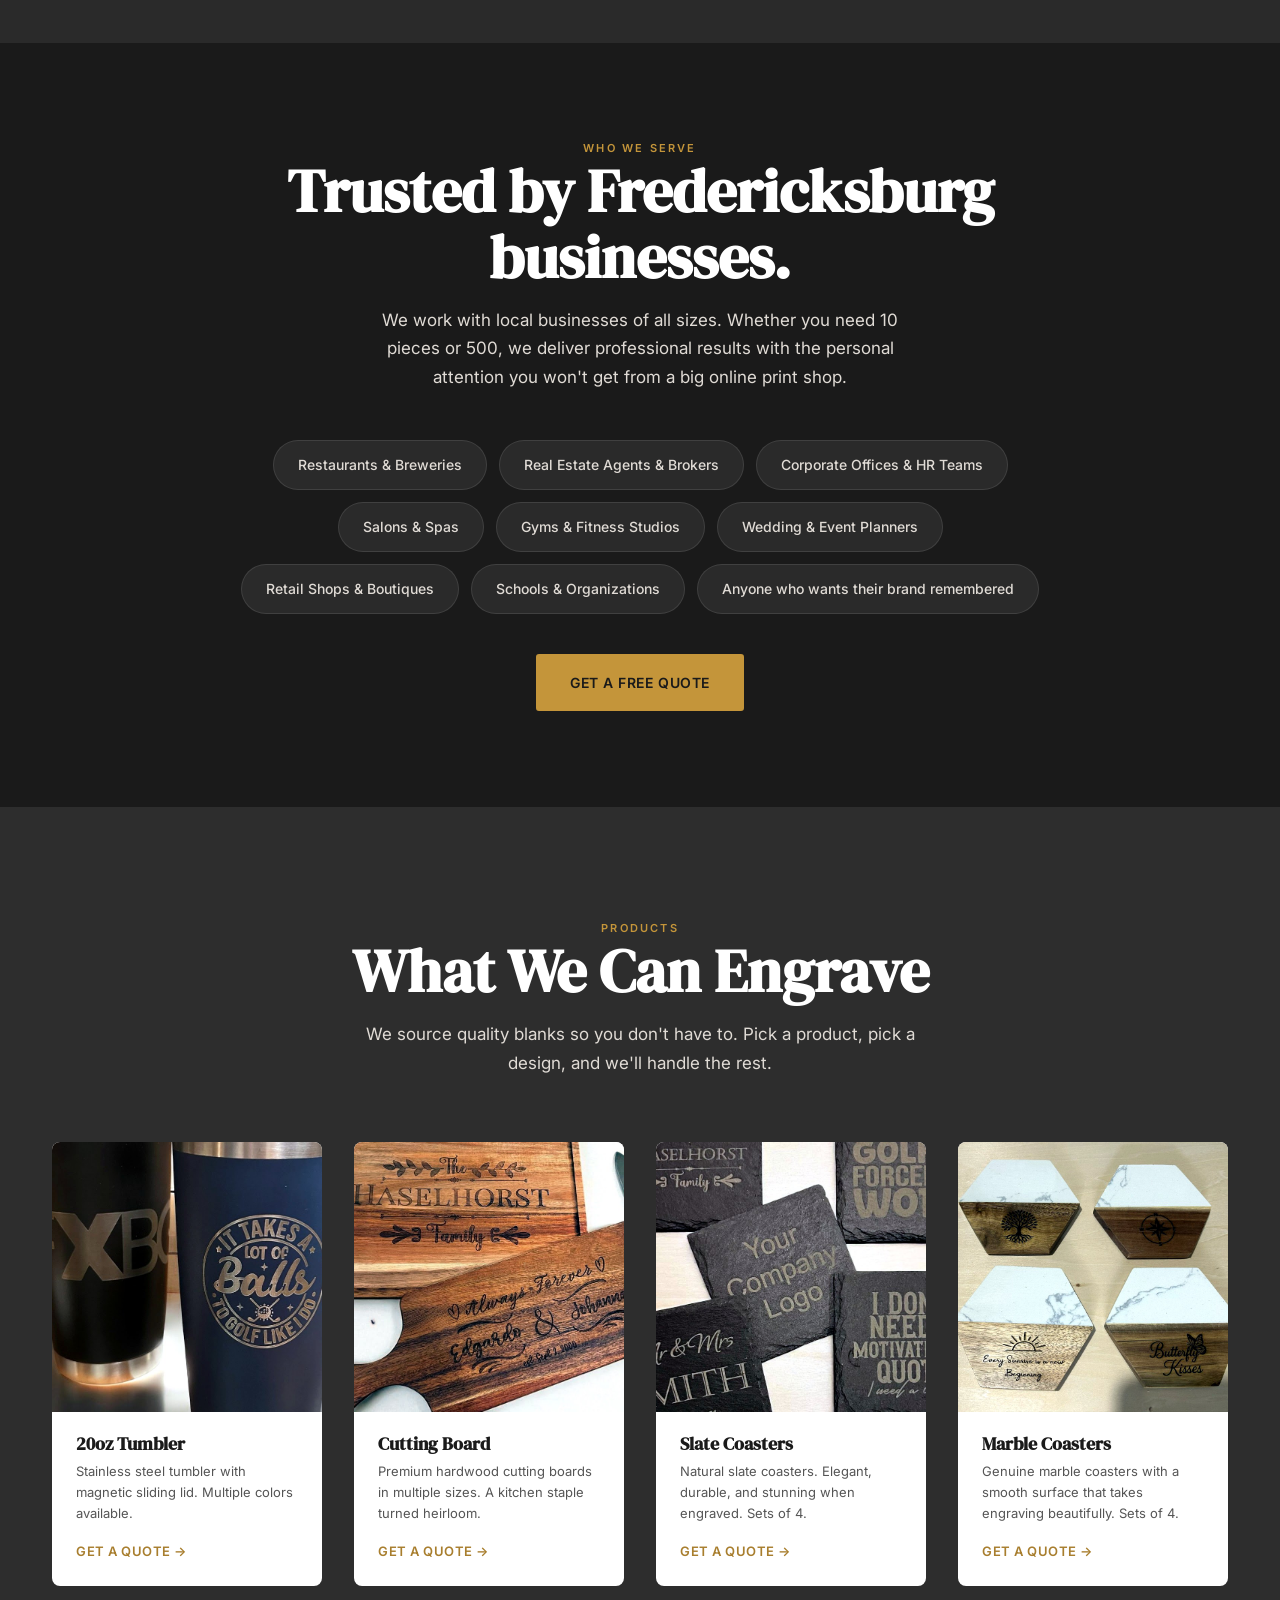
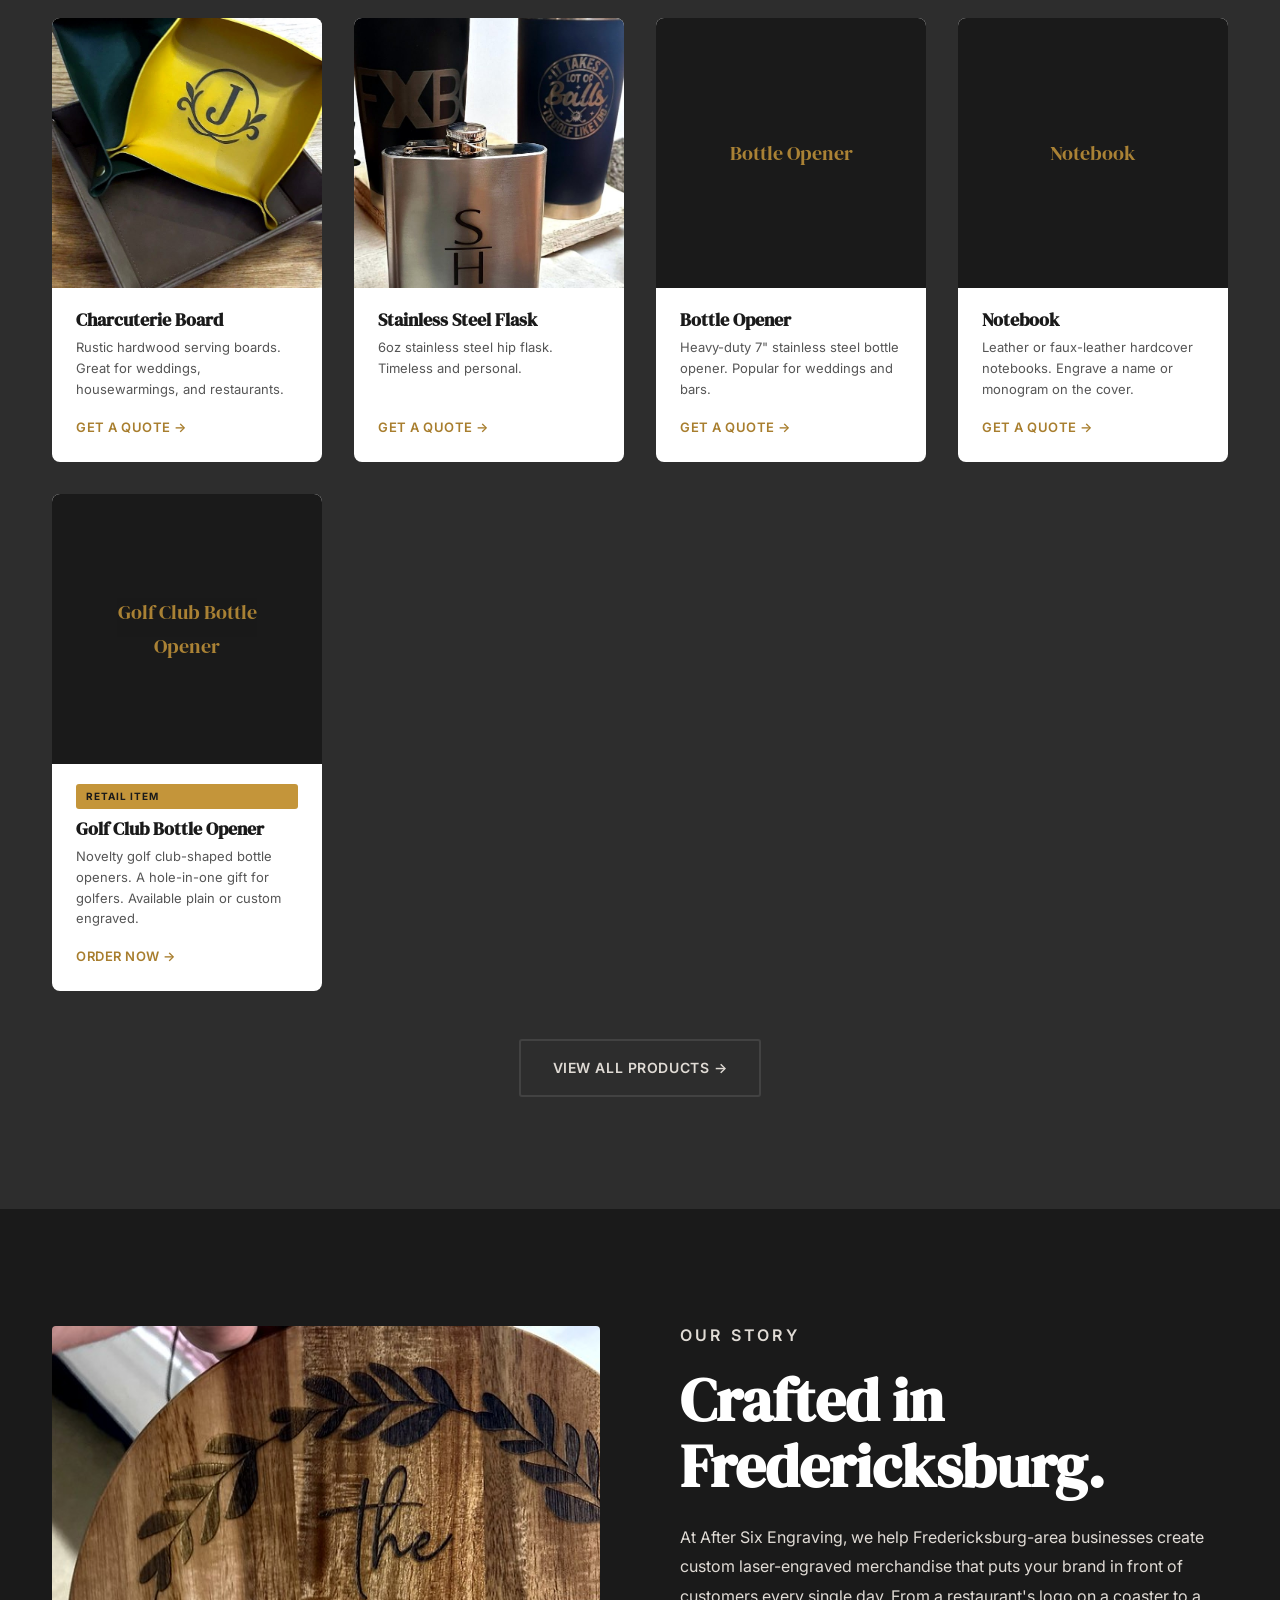
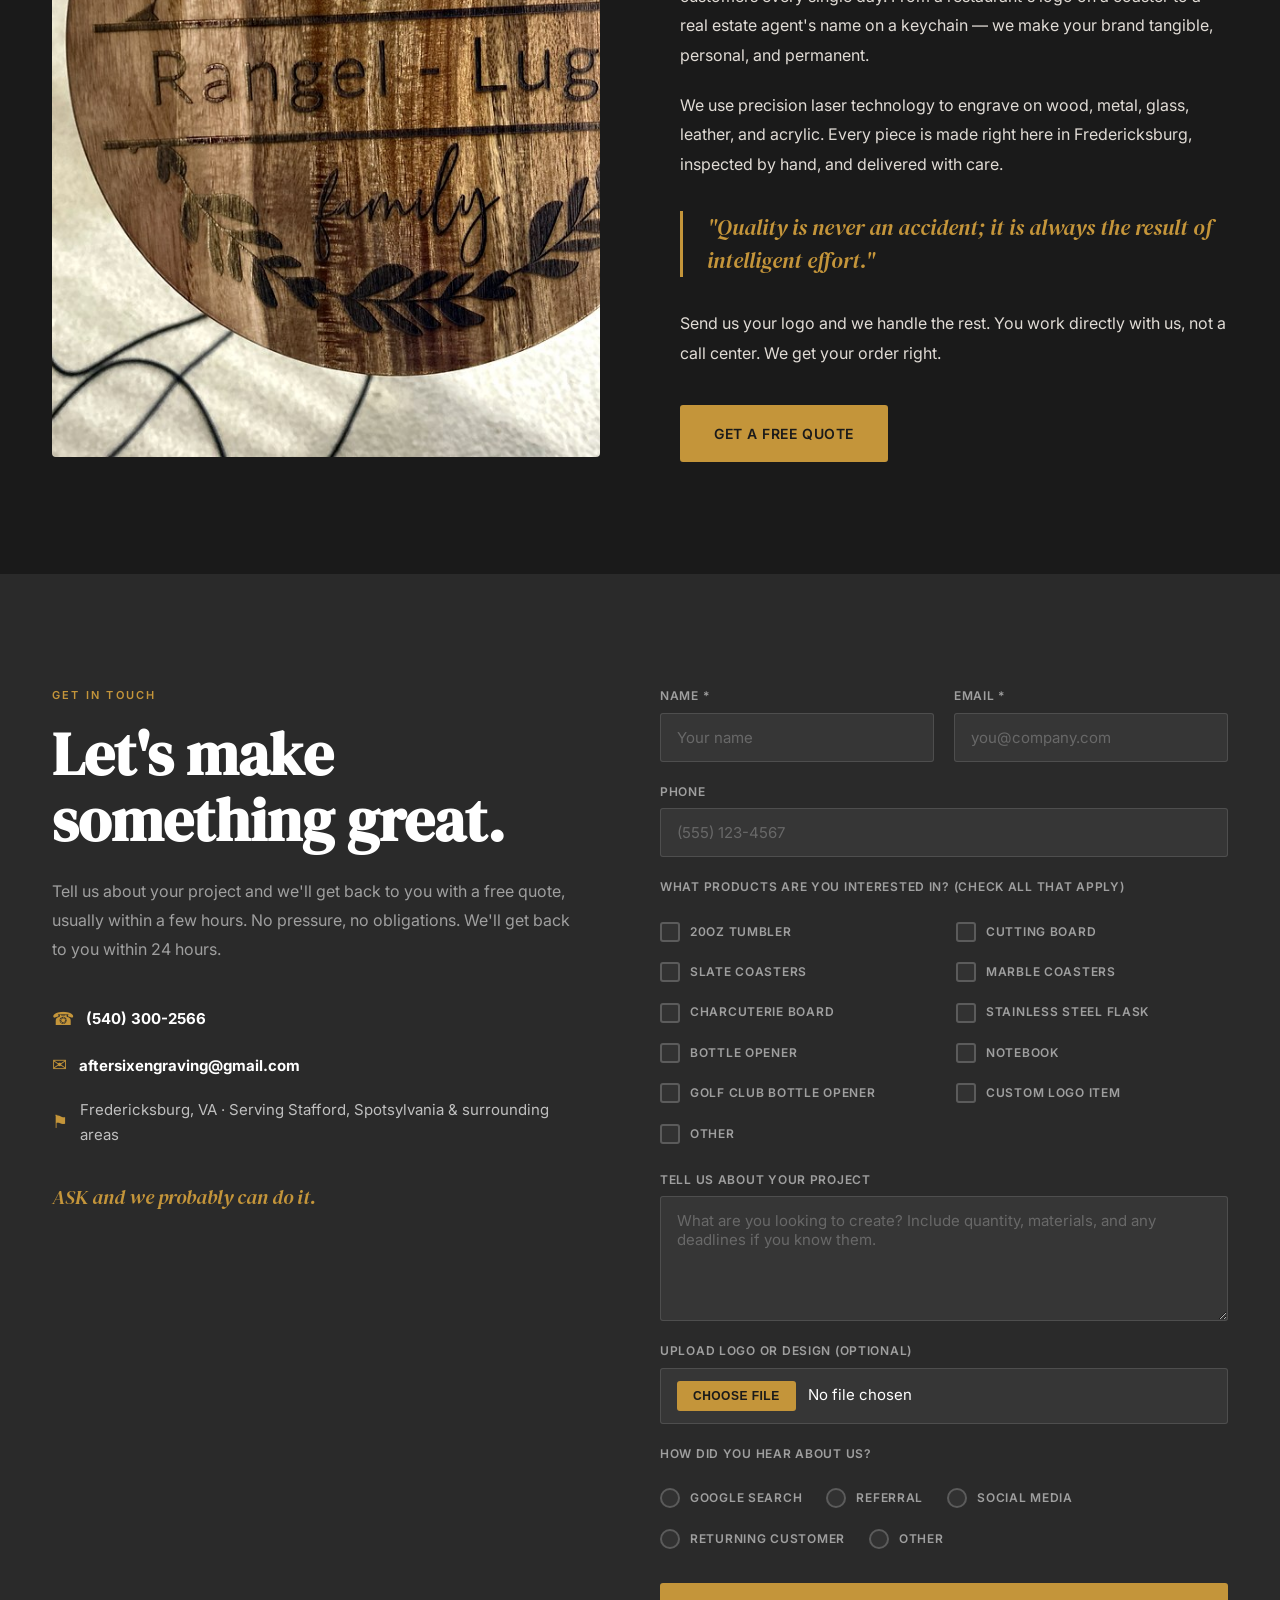
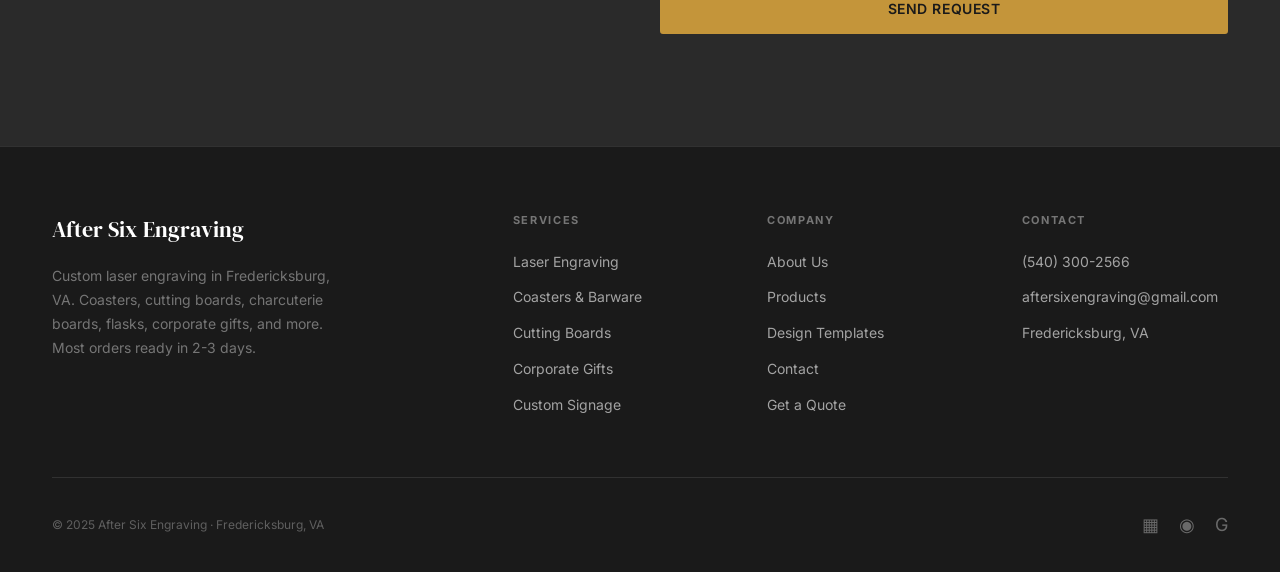
==== commit 4fd92194: "feat: remove testimonials, rename gallery to design templates, background removal script, add golf b" ====
--- a/index.html
+++ b/index.html
@@ -53,7 +53,7 @@
       <div class="nav__links">
         <a href="#services">Services</a>
         <a href="products.html">Products</a>
-        <a href="gallery.html">Gallery</a>
+        <a href="gallery.html">Design Templates</a>
         <a href="#about">About</a>
         <a href="#contact" class="btn btn--gold">Get a Quote</a>
       </div>
@@ -68,7 +68,7 @@
     <button class="nav__mobile-close" id="navClose" aria-label="Close menu">&times;</button>
     <a href="#services" onclick="closeMobileNav()">Services</a>
     <a href="products.html">Products</a>
-    <a href="gallery.html">Gallery</a>
+    <a href="gallery.html">Design Templates</a>
     <a href="#about" onclick="closeMobileNav()">About</a>
     <a href="#contact" onclick="closeMobileNav()">Get a Quote</a>
   </div>
@@ -209,10 +209,11 @@
     <div class="container">
       <div class="gallery-preview__header reveal">
         <div>
-          <p class="eyebrow">Recent Work</p>
+          <p class="eyebrow">Design Templates</p>
           <h2 class="section-title">Crafted with care.</h2>
-        </div>
-        <a href="gallery.html" class="btn btn--outline-dark">View Full Gallery &rarr;</a>
+          <p class="section-subtitle" style="margin-top: 0.25rem;">Browse our library of engraving designs &mdash; we can engrave any of these on your product of choice.</p>
+        </div>
+        <a href="gallery.html" class="btn btn--outline-dark">View All Templates &rarr;</a>
       </div>
 
       <div class="gallery-grid">
@@ -261,7 +262,7 @@
       </div>
 
       <div class="gallery-preview__cta reveal">
-        <a href="gallery.html" class="btn btn--gold">View Full Gallery &rarr;</a>
+        <a href="gallery.html" class="btn btn--gold">View All Design Templates &rarr;</a>
       </div>
     </div>
   </section>
@@ -505,45 +506,22 @@
           </div>
         </div>
 
+        <div class="product-card reveal reveal-delay-1">
+          <div class="product-card__image">
+            <div class="product-card__placeholder"><span>Golf Club Bottle Opener</span></div>
+          </div>
+          <div class="product-card__body">
+            <span class="product-card__badge">Retail Item</span>
+            <h3 class="product-card__name">Golf Club Bottle Opener</h3>
+            <p class="product-card__desc">Novelty golf club-shaped bottle openers. A hole-in-one gift for golfers. Available plain or custom engraved.</p>
+            <a href="#contact?product=golf-club-bottle-opener" class="product-card__cta">Order Now &rarr;</a>
+          </div>
+        </div>
+
       </div>
 
       <div style="text-align: center; margin-top: 3rem;" class="reveal">
         <a href="products.html" class="btn btn--outline-dark">View All Products &rarr;</a>
-      </div>
-    </div>
-  </section>
-
-  <!-- ============================================
-       TESTIMONIALS
-       ============================================ -->
-  <section class="testimonials">
-    <div class="container">
-      <div class="testimonials__header reveal">
-        <p class="eyebrow">Testimonials</p>
-        <h2 class="section-title">What our clients say.</h2>
-      </div>
-      <div class="testimonials__grid">
-        <div class="testimonial-card reveal reveal-delay-1">
-          <span class="testimonial-card__quote-mark">&ldquo;</span>
-          <div class="testimonial-card__stars">&#9733;&#9733;&#9733;&#9733;&#9733;</div>
-          <p class="testimonial-card__text">We ordered 200 engraved tumblers for a corporate event and they turned out incredible. The turnaround was exactly as promised and the quality blew our expectations away.</p>
-          <p class="testimonial-card__author">Sarah M.</p>
-          <p class="testimonial-card__role">The Rustic Spoon Restaurant</p>
-        </div>
-        <div class="testimonial-card reveal reveal-delay-2">
-          <span class="testimonial-card__quote-mark">&ldquo;</span>
-          <div class="testimonial-card__stars">&#9733;&#9733;&#9733;&#9733;&#9733;</div>
-          <p class="testimonial-card__text">After Six did all the awards for our annual gala. Crystal plaques with our logo and custom text. Every single one was perfect. They've been our go-to ever since.</p>
-          <p class="testimonial-card__author">David K.</p>
-          <p class="testimonial-card__role">Keller Williams Fredericksburg</p>
-        </div>
-        <div class="testimonial-card reveal reveal-delay-3">
-          <span class="testimonial-card__quote-mark">&ldquo;</span>
-          <div class="testimonial-card__stars">&#9733;&#9733;&#9733;&#9733;&#9733;</div>
-          <p class="testimonial-card__text">I needed a personalized cutting board for a wedding gift, last minute. They had it ready the next day. Beautiful work, and Steve was incredibly helpful throughout.</p>
-          <p class="testimonial-card__author">Jennifer L.</p>
-          <p class="testimonial-card__role">Spotsylvania, VA</p>
-        </div>
       </div>
     </div>
   </section>
@@ -606,56 +584,39 @@
 
           <div class="contact__form-row">
             <div class="form-field">
-              <label for="name">Name</label>
+              <label for="name">Name *</label>
               <input type="text" id="name" name="name" placeholder="Your name" required>
             </div>
             <div class="form-field">
-              <label for="email">Email</label>
+              <label for="email">Email *</label>
               <input type="email" id="email" name="email" placeholder="you@company.com" required>
             </div>
           </div>
 
-          <div class="contact__form-row">
-            <div class="form-field">
-              <label for="phone">Phone</label>
-              <input type="tel" id="phone" name="phone" placeholder="(555) 123-4567">
+          <div class="form-field">
+            <label for="phone">Phone</label>
+            <input type="tel" id="phone" name="phone" placeholder="(555) 123-4567">
+          </div>
+
+          <!-- Product Checkboxes -->
+          <div class="form-field">
+            <label class="form-field__section-label">What products are you interested in? (check all that apply)</label>
+            <div class="form-checkbox-grid">
+              <label class="form-checkbox"><input type="checkbox" name="products" value="20oz Tumbler"><span class="form-checkbox__mark"></span>20oz Tumbler</label>
+              <label class="form-checkbox"><input type="checkbox" name="products" value="Cutting Board"><span class="form-checkbox__mark"></span>Cutting Board</label>
+              <label class="form-checkbox"><input type="checkbox" name="products" value="Slate Coasters"><span class="form-checkbox__mark"></span>Slate Coasters</label>
+              <label class="form-checkbox"><input type="checkbox" name="products" value="Marble Coasters"><span class="form-checkbox__mark"></span>Marble Coasters</label>
+              <label class="form-checkbox"><input type="checkbox" name="products" value="Charcuterie Board"><span class="form-checkbox__mark"></span>Charcuterie Board</label>
+              <label class="form-checkbox"><input type="checkbox" name="products" value="Stainless Steel Flask"><span class="form-checkbox__mark"></span>Stainless Steel Flask</label>
+              <label class="form-checkbox"><input type="checkbox" name="products" value="Bottle Opener"><span class="form-checkbox__mark"></span>Bottle Opener</label>
+              <label class="form-checkbox"><input type="checkbox" name="products" value="Notebook"><span class="form-checkbox__mark"></span>Notebook</label>
+              <label class="form-checkbox"><input type="checkbox" name="products" value="Golf Club Bottle Opener"><span class="form-checkbox__mark"></span>Golf Club Bottle Opener</label>
+              <label class="form-checkbox"><input type="checkbox" name="products" value="Custom Logo Item"><span class="form-checkbox__mark"></span>Custom Logo Item</label>
+              <label class="form-checkbox"><input type="checkbox" name="products" value="Other"><span class="form-checkbox__mark"></span>Other</label>
             </div>
-            <div class="form-field">
-              <label for="project-type">Project Type</label>
-              <select id="project-type" name="project-type">
-                <option value="" disabled selected>Select a category</option>
-                <option value="coasters">Coasters</option>
-                <option value="cutting-boards">Cutting Board / Charcuterie Board</option>
-                <option value="flasks">Flask / Drinkware</option>
-                <option value="tumblers">Tumbler</option>
-                <option value="key-chains">Key Chain</option>
-                <option value="corporate-gifts">Corporate Gifts / Branding</option>
-                <option value="bridal">Wedding / Bridal</option>
-                <option value="awards">Awards &amp; Recognition</option>
-                <option value="maps">Laser Engraved Map</option>
-                <option value="other">Other (I'll describe below)</option>
-              </select>
-            </div>
-          </div>
-
-          <div class="contact__form-row">
-            <div class="form-field">
-              <label for="product">Product</label>
-              <select id="product" name="product">
-                <option value="" disabled selected>Select a product (optional)</option>
-                <option value="tumbler">20oz Tumbler</option>
-                <option value="cutting-board">Cutting Board</option>
-                <option value="slate-coasters">Slate Coasters</option>
-                <option value="marble-coasters">Marble Coasters</option>
-                <option value="charcuterie-board">Charcuterie / Serving Board</option>
-                <option value="flask">Stainless Steel Flask</option>
-                <option value="bottle-opener">Bottle Opener</option>
-                <option value="notebook">Notebook</option>
-                <option value="other">Something else (I'll describe below)</option>
-              </select>
-            </div>
-          </div>
-
+          </div>
+
+          <!-- Project Description -->
           <div class="form-field">
             <label for="description">Tell Us About Your Project</label>
             <textarea id="description" name="description" placeholder="What are you looking to create? Include quantity, materials, and any deadlines if you know them." rows="5"></textarea>
@@ -666,7 +627,19 @@
             <input type="file" id="logo-upload" name="logo-upload" accept=".png,.jpg,.jpeg,.svg,.pdf,.ai,.eps">
           </div>
 
-          <button type="submit" class="btn btn--gold" style="width: 100%; margin-top: 0.5rem;">Send Quote Request</button>
+          <!-- How did you hear about us -->
+          <div class="form-field">
+            <label class="form-field__section-label">How did you hear about us?</label>
+            <div class="form-radio-group">
+              <label class="form-radio"><input type="radio" name="referral" value="Google Search"><span class="form-radio__mark"></span>Google Search</label>
+              <label class="form-radio"><input type="radio" name="referral" value="Referral"><span class="form-radio__mark"></span>Referral</label>
+              <label class="form-radio"><input type="radio" name="referral" value="Social Media"><span class="form-radio__mark"></span>Social Media</label>
+              <label class="form-radio"><input type="radio" name="referral" value="Returning Customer"><span class="form-radio__mark"></span>Returning Customer</label>
+              <label class="form-radio"><input type="radio" name="referral" value="Other"><span class="form-radio__mark"></span>Other</label>
+            </div>
+          </div>
+
+          <button type="submit" class="btn btn--gold" style="width: 100%; margin-top: 0.5rem;">Send Request</button>
         </form>
       </div>
     </div>
@@ -694,7 +667,7 @@
           <h4 class="footer__col-title">Company</h4>
           <a href="#about">About Us</a>
           <a href="products.html">Products</a>
-          <a href="gallery.html">Gallery</a>
+          <a href="gallery.html">Design Templates</a>
           <a href="#contact">Contact</a>
           <a href="#contact">Get a Quote</a>
         </div>
@@ -790,10 +763,25 @@
       }
 
       if (product) {
-        const productSelect = document.getElementById('product');
-        if (productSelect) {
-          productSelect.value = product;
-        }
+        // Map URL param values to checkbox label text
+        const productMap = {
+          'tumbler': '20oz Tumbler',
+          'cutting-board': 'Cutting Board',
+          'slate-coasters': 'Slate Coasters',
+          'marble-coasters': 'Marble Coasters',
+          'charcuterie-board': 'Charcuterie Board',
+          'flask': 'Stainless Steel Flask',
+          'bottle-opener': 'Bottle Opener',
+          'notebook': 'Notebook',
+          'golf-club-bottle-opener': 'Golf Club Bottle Opener',
+          'Golf+Club+Bottle+Opener': 'Golf Club Bottle Opener',
+          'custom-logo': 'Custom Logo Item'
+        };
+        const checkValue = productMap[product] || product;
+        const checkboxes = document.querySelectorAll('input[name="products"]');
+        checkboxes.forEach(cb => {
+          if (cb.value === checkValue) cb.checked = true;
+        });
       }
 
       if (interest === 'maps') {
--- a/style.css
+++ b/style.css
@@ -726,70 +726,7 @@
   box-shadow: 0 4px 16px rgba(196,149,58,0.15);
 }
 
-/* ============================================
-   TESTIMONIALS
-   ============================================ */
-.testimonials {
-  padding: 7rem 0;
-  background: var(--dark-alt);
-}
-.testimonials__header {
-  text-align: center;
-  margin-bottom: 4rem;
-}
-.testimonials__grid {
-  display: grid;
-  grid-template-columns: repeat(3, 1fr);
-  gap: 2rem;
-}
-.testimonial-card {
-  background: var(--surface);
-  padding: 2.5rem;
-  border-radius: 4px;
-  border: 1px solid var(--border);
-  position: relative;
-  transition: all var(--transition);
-}
-.testimonial-card:hover {
-  transform: translateY(-4px);
-  box-shadow: 0 12px 40px rgba(0,0,0,0.3);
-}
-.testimonial-card__quote-mark {
-  font-family: var(--font-heading);
-  font-size: 4rem;
-  color: var(--gold);
-  opacity: 0.3;
-  line-height: 1;
-  position: absolute;
-  top: 1.5rem;
-  left: 2rem;
-}
-.testimonial-card__stars {
-  color: var(--gold);
-  font-size: 0.875rem;
-  margin-bottom: 1rem;
-  letter-spacing: 0.15em;
-}
-.testimonial-card__text {
-  font-size: 0.9375rem;
-  line-height: 1.8;
-  color: var(--text-muted);
-  margin-bottom: 1.5rem;
-  font-style: italic;
-}
-.testimonial-card__author {
-  font-weight: 600;
-  font-size: 0.875rem;
-  color: var(--text);
-}
-.testimonial-card__role {
-  font-size: 0.75rem;
-  color: var(--text-dim);
-}
-
-@media (max-width: 968px) {
-  .testimonials__grid { grid-template-columns: 1fr; max-width: 600px; margin: 0 auto; }
-}
+/* (Testimonials section removed) */
 
 /* ============================================
    ABOUT
@@ -943,6 +880,118 @@
   cursor: pointer;
   margin-right: 0.75rem;
 }
+/* --- Checkbox Grid (Quote Form) --- */
+.form-field__section-label {
+  font-size: 0.75rem;
+  font-weight: 600;
+  letter-spacing: 0.06em;
+  text-transform: uppercase;
+  color: var(--text-dim);
+  margin-bottom: 0.5rem;
+}
+.form-checkbox-grid {
+  display: grid;
+  grid-template-columns: 1fr 1fr;
+  gap: 0.5rem 1.5rem;
+  margin-top: 0.25rem;
+}
+.form-checkbox,
+.form-radio {
+  display: flex;
+  align-items: center;
+  gap: 0.625rem;
+  cursor: pointer;
+  font-size: 0.875rem;
+  color: var(--text-muted);
+  padding: 0.375rem 0;
+  transition: color var(--transition);
+}
+.form-checkbox:hover,
+.form-radio:hover {
+  color: var(--text-light);
+}
+.form-checkbox input,
+.form-radio input {
+  position: absolute;
+  opacity: 0;
+  width: 0;
+  height: 0;
+}
+.form-checkbox__mark {
+  display: inline-flex;
+  align-items: center;
+  justify-content: center;
+  width: 20px;
+  height: 20px;
+  border: 2px solid rgba(255,255,255,0.2);
+  border-radius: 3px;
+  background: rgba(255,255,255,0.04);
+  flex-shrink: 0;
+  transition: all var(--transition);
+}
+.form-checkbox__mark::after {
+  content: '';
+  width: 10px;
+  height: 6px;
+  border-left: 2px solid var(--dark);
+  border-bottom: 2px solid var(--dark);
+  transform: rotate(-45deg) translate(1px, -1px);
+  opacity: 0;
+  transition: opacity 0.15s ease;
+}
+.form-checkbox input:checked + .form-checkbox__mark {
+  background: var(--gold);
+  border-color: var(--gold);
+}
+.form-checkbox input:checked + .form-checkbox__mark::after {
+  opacity: 1;
+}
+.form-checkbox input:focus-visible + .form-checkbox__mark {
+  box-shadow: 0 0 0 2px rgba(196,149,58,0.5);
+}
+.form-radio__mark {
+  display: inline-flex;
+  align-items: center;
+  justify-content: center;
+  width: 20px;
+  height: 20px;
+  border: 2px solid rgba(255,255,255,0.2);
+  border-radius: 50%;
+  background: rgba(255,255,255,0.04);
+  flex-shrink: 0;
+  transition: all var(--transition);
+}
+.form-radio__mark::after {
+  content: '';
+  width: 8px;
+  height: 8px;
+  border-radius: 50%;
+  background: var(--dark);
+  opacity: 0;
+  transition: opacity 0.15s ease;
+}
+.form-radio input:checked + .form-radio__mark {
+  background: var(--gold);
+  border-color: var(--gold);
+}
+.form-radio input:checked + .form-radio__mark::after {
+  opacity: 1;
+}
+.form-radio input:focus-visible + .form-radio__mark {
+  box-shadow: 0 0 0 2px rgba(196,149,58,0.5);
+}
+.form-radio-group {
+  display: flex;
+  flex-wrap: wrap;
+  gap: 0.5rem 1.5rem;
+  margin-top: 0.25rem;
+}
+
+@media (max-width: 480px) {
+  .form-checkbox-grid { grid-template-columns: 1fr; }
+  .form-radio-group { flex-direction: column; }
+}
+
 .ohnohoney { display: none !important; }
 
 @media (max-width: 768px) {
@@ -1271,6 +1320,22 @@
 /* ============================================
    GALLERY CARD GRID (dynamic gallery.html)
    ============================================ */
+/* Gallery info bar */
+.gallery-info-bar {
+  background: var(--surface);
+  border: 1px solid var(--border);
+  border-radius: 6px;
+  padding: 1rem 1.5rem;
+  margin-bottom: 2rem;
+  text-align: center;
+}
+.gallery-info-bar p {
+  font-size: 0.875rem;
+  color: var(--text-dim);
+  line-height: 1.6;
+  margin: 0;
+}
+
 .gallery-cards {
   display: grid;
   grid-template-columns: repeat(auto-fill, minmax(240px, 1fr));
@@ -1506,6 +1571,19 @@
   color: var(--gold);
   opacity: 0.85;
 }
+/* Product card badge (e.g., "Retail Item") */
+.product-card__badge {
+  display: inline-block;
+  font-size: 0.625rem;
+  font-weight: 700;
+  letter-spacing: 0.1em;
+  text-transform: uppercase;
+  color: var(--dark);
+  background: var(--gold);
+  padding: 0.25rem 0.625rem;
+  border-radius: 3px;
+  margin-bottom: 0.5rem;
+}
 .product-card__body {
   padding: 1.25rem 1.5rem 1.5rem;
   flex: 1;
@@ -1660,6 +1738,19 @@
   color: var(--gold);
   opacity: 0.85;
 }
+/* Catalog card badge (e.g., "Also Available — Retail Item") */
+.catalog-card__badge {
+  display: inline-block;
+  font-size: 0.6875rem;
+  font-weight: 700;
+  letter-spacing: 0.08em;
+  text-transform: uppercase;
+  color: var(--dark);
+  background: var(--gold);
+  padding: 0.3125rem 0.75rem;
+  border-radius: 3px;
+  margin-bottom: 0.75rem;
+}
 .catalog-card__body {
   padding: 2rem;
   flex: 1;
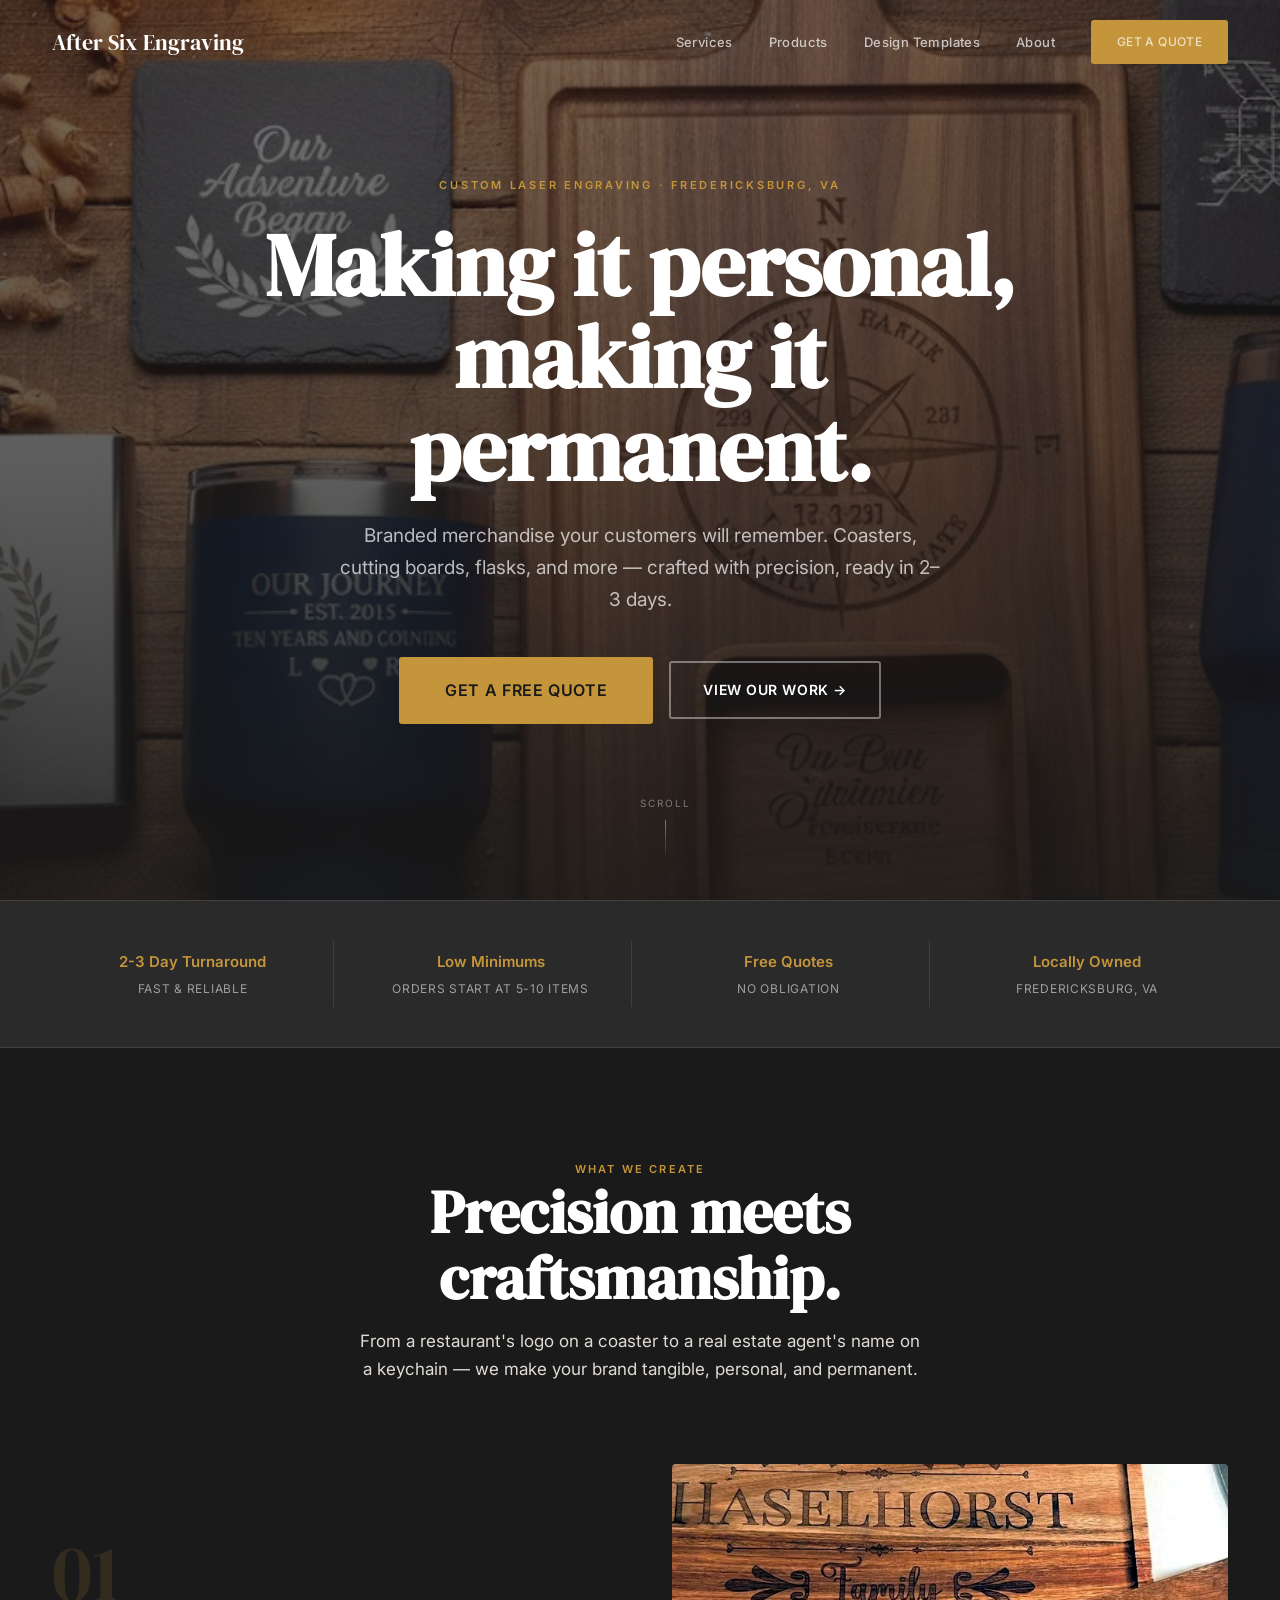
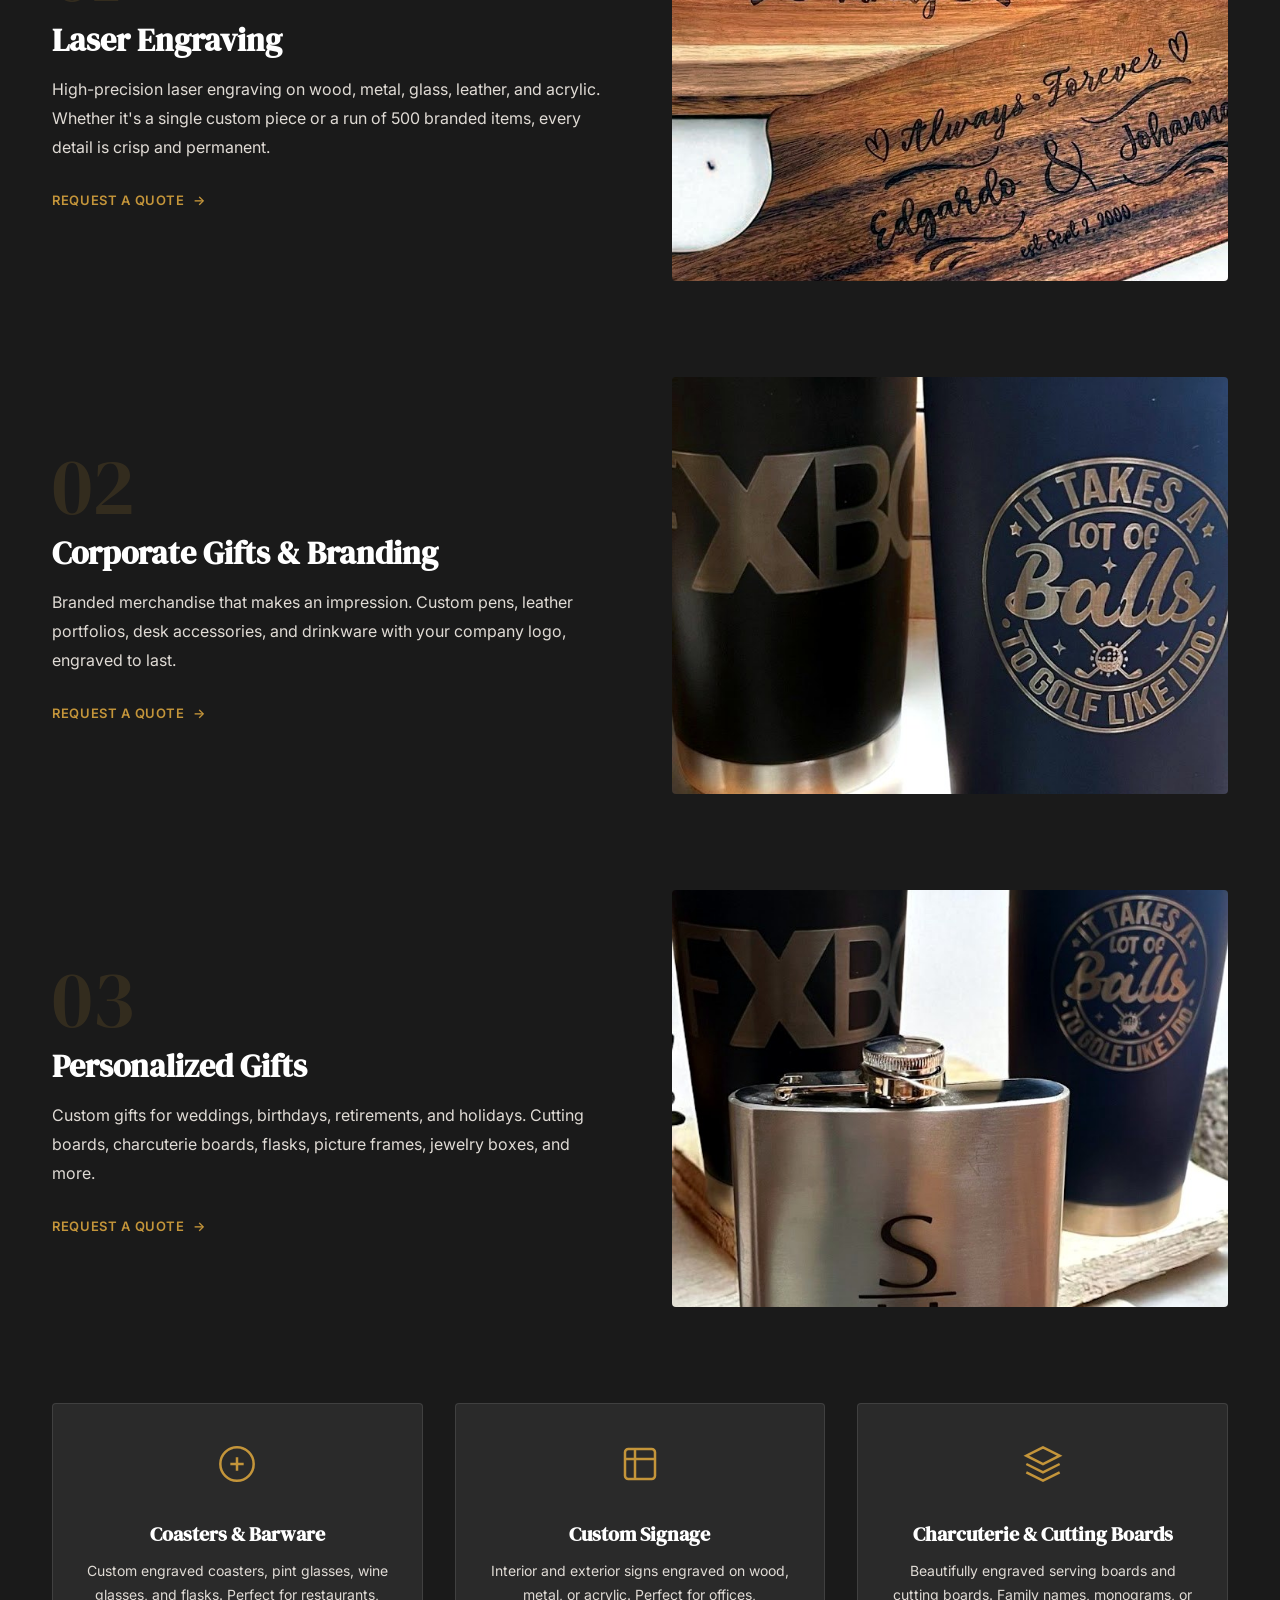
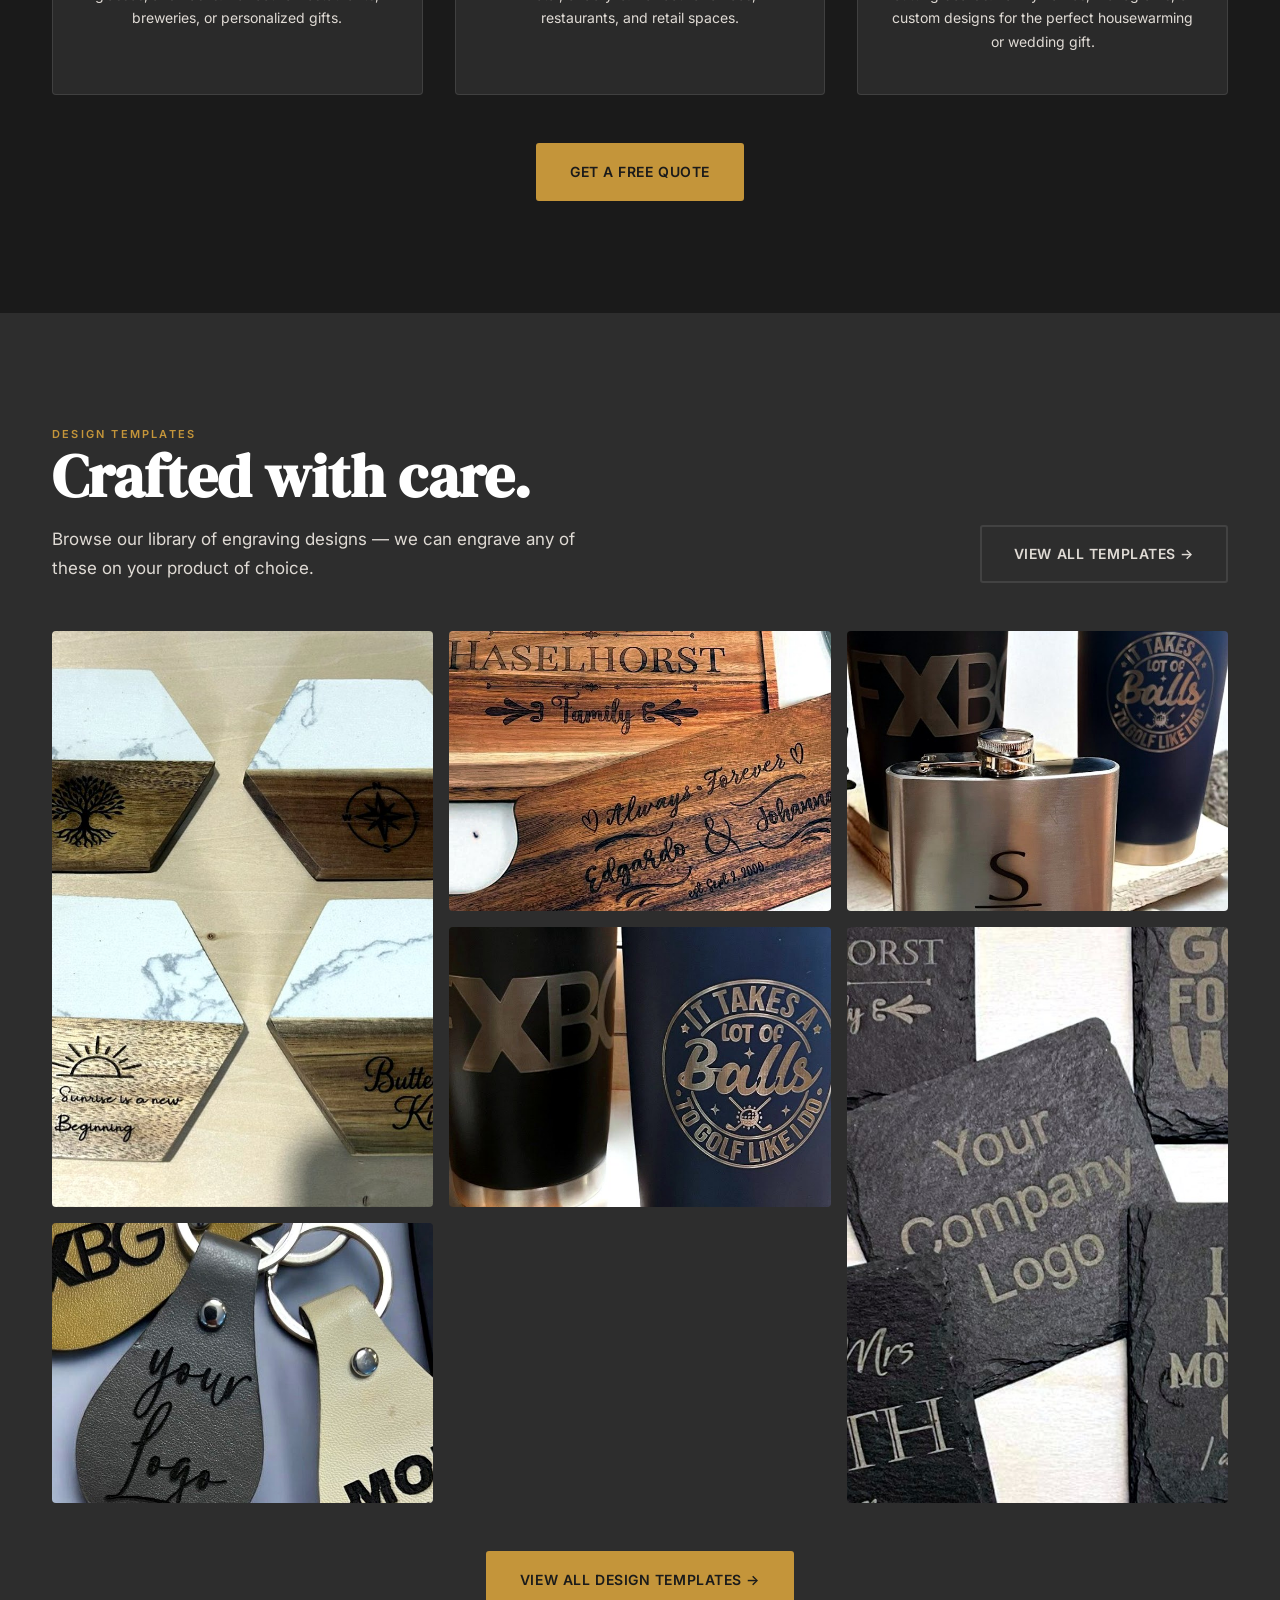
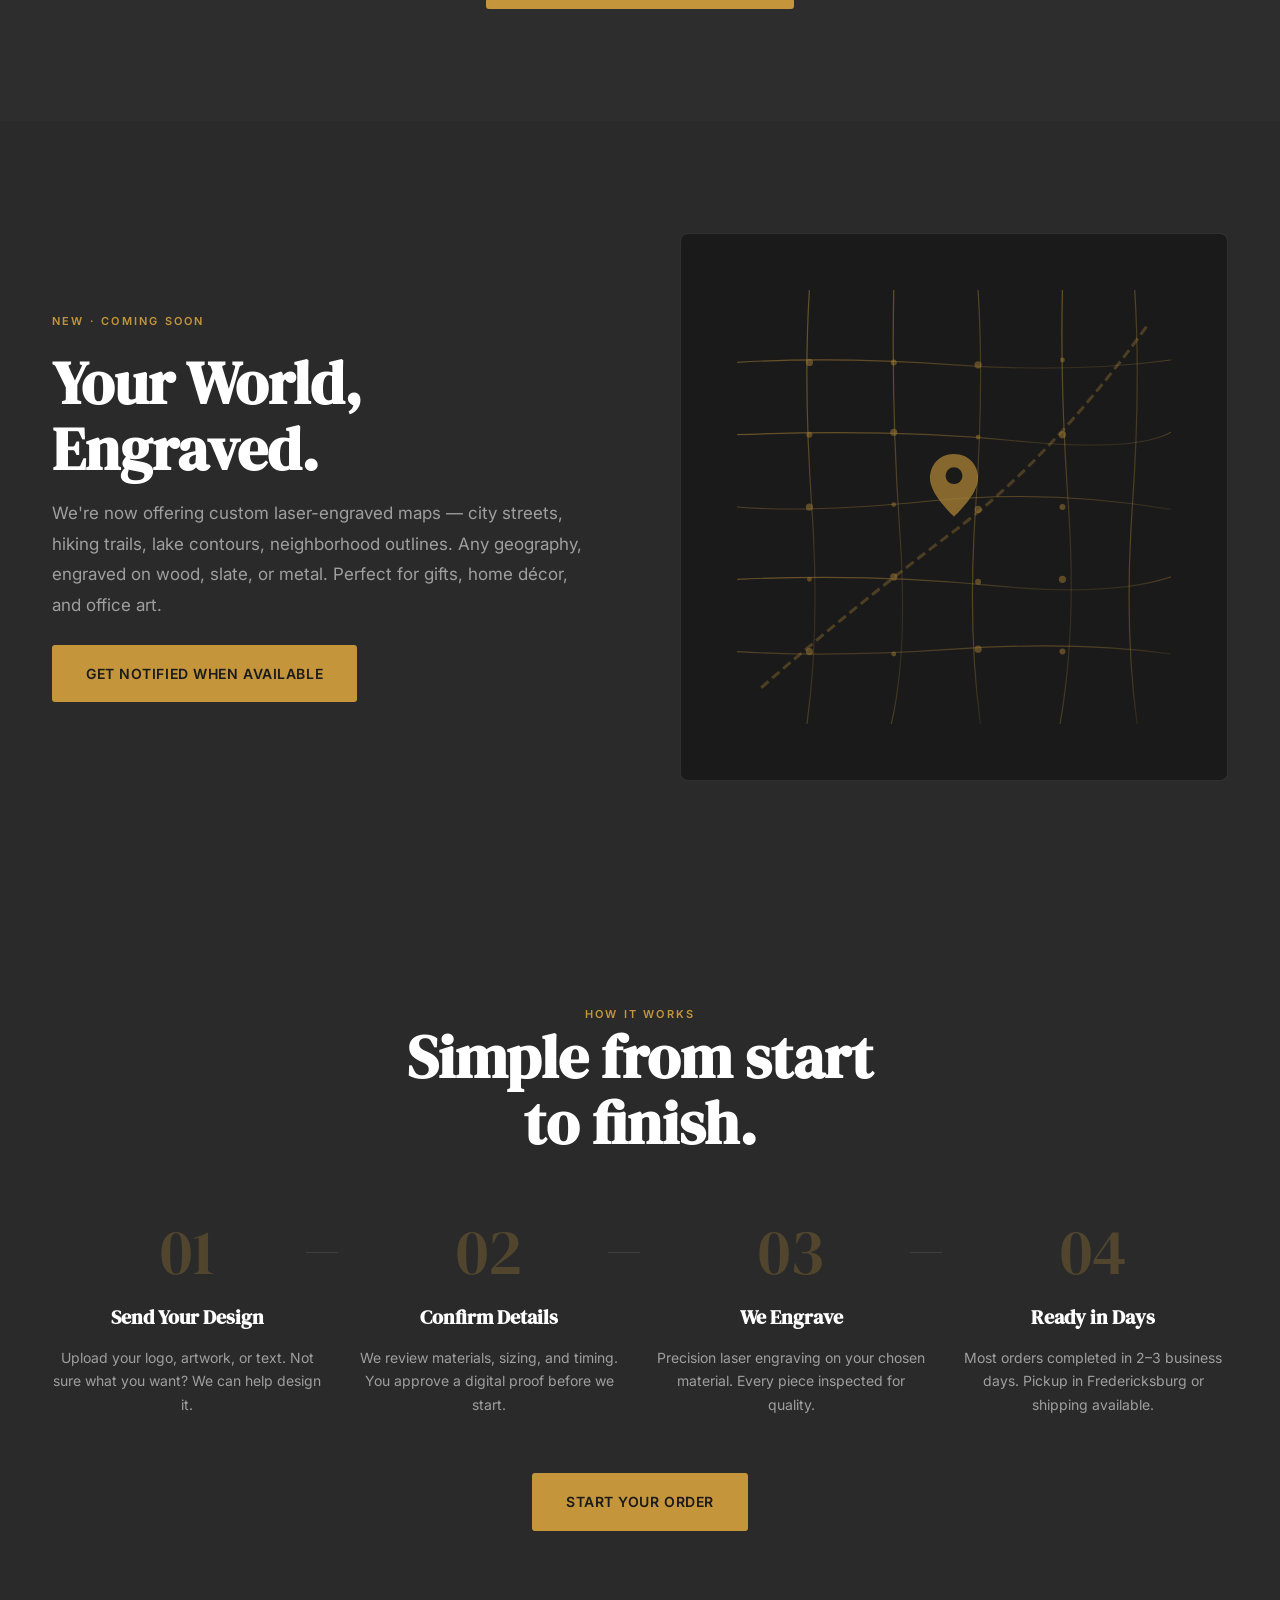
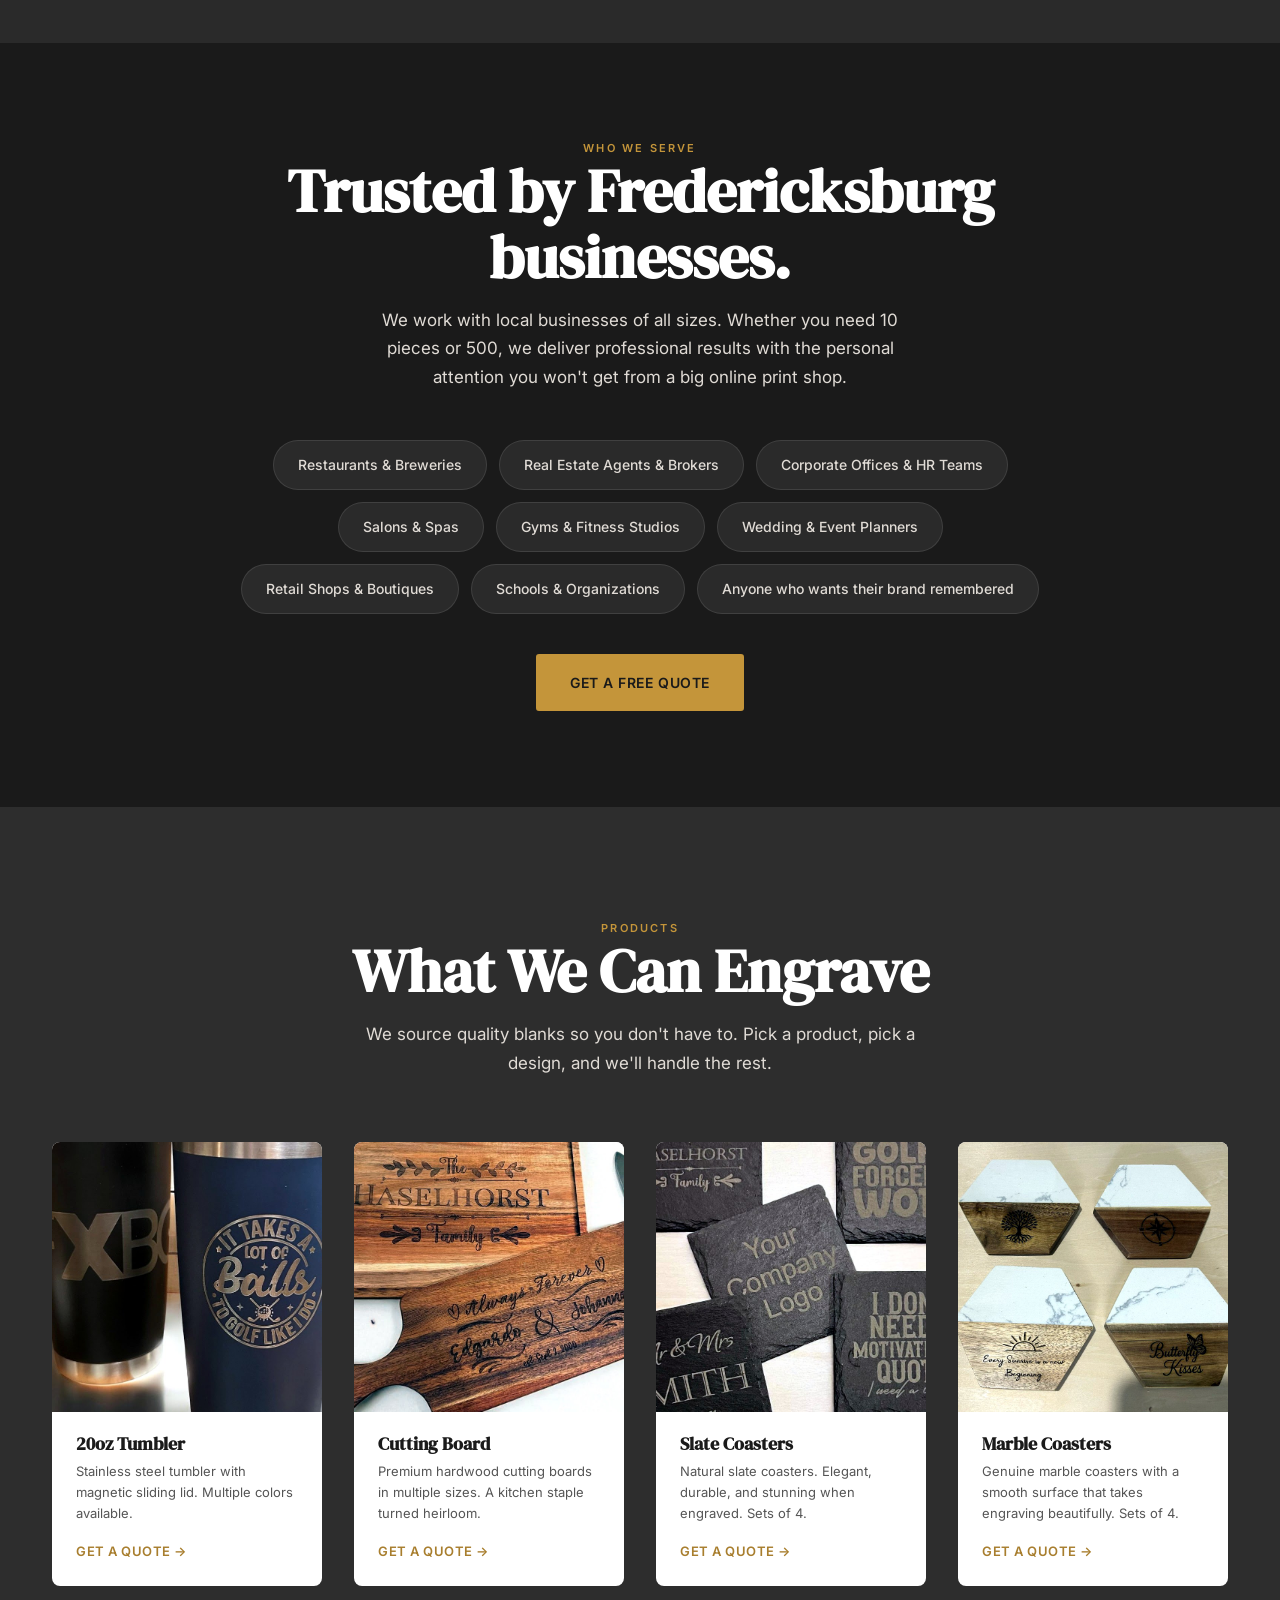
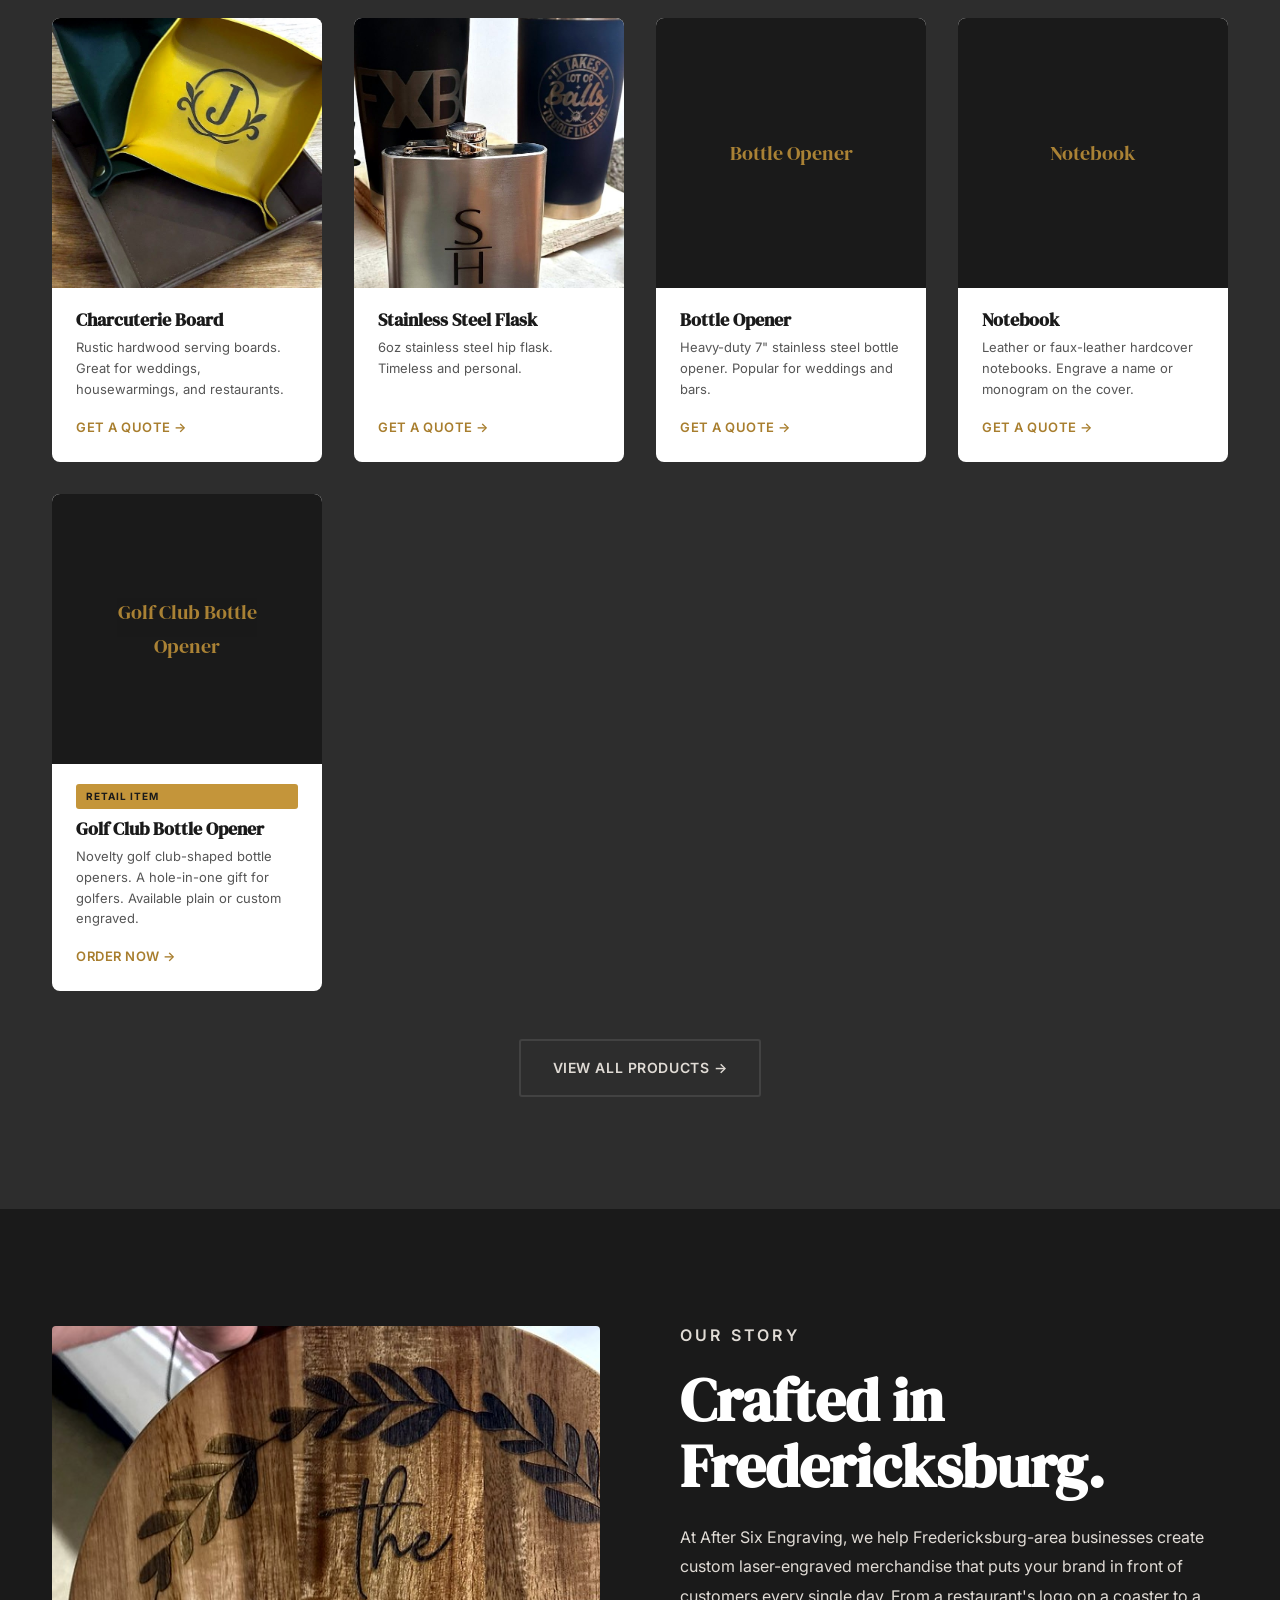
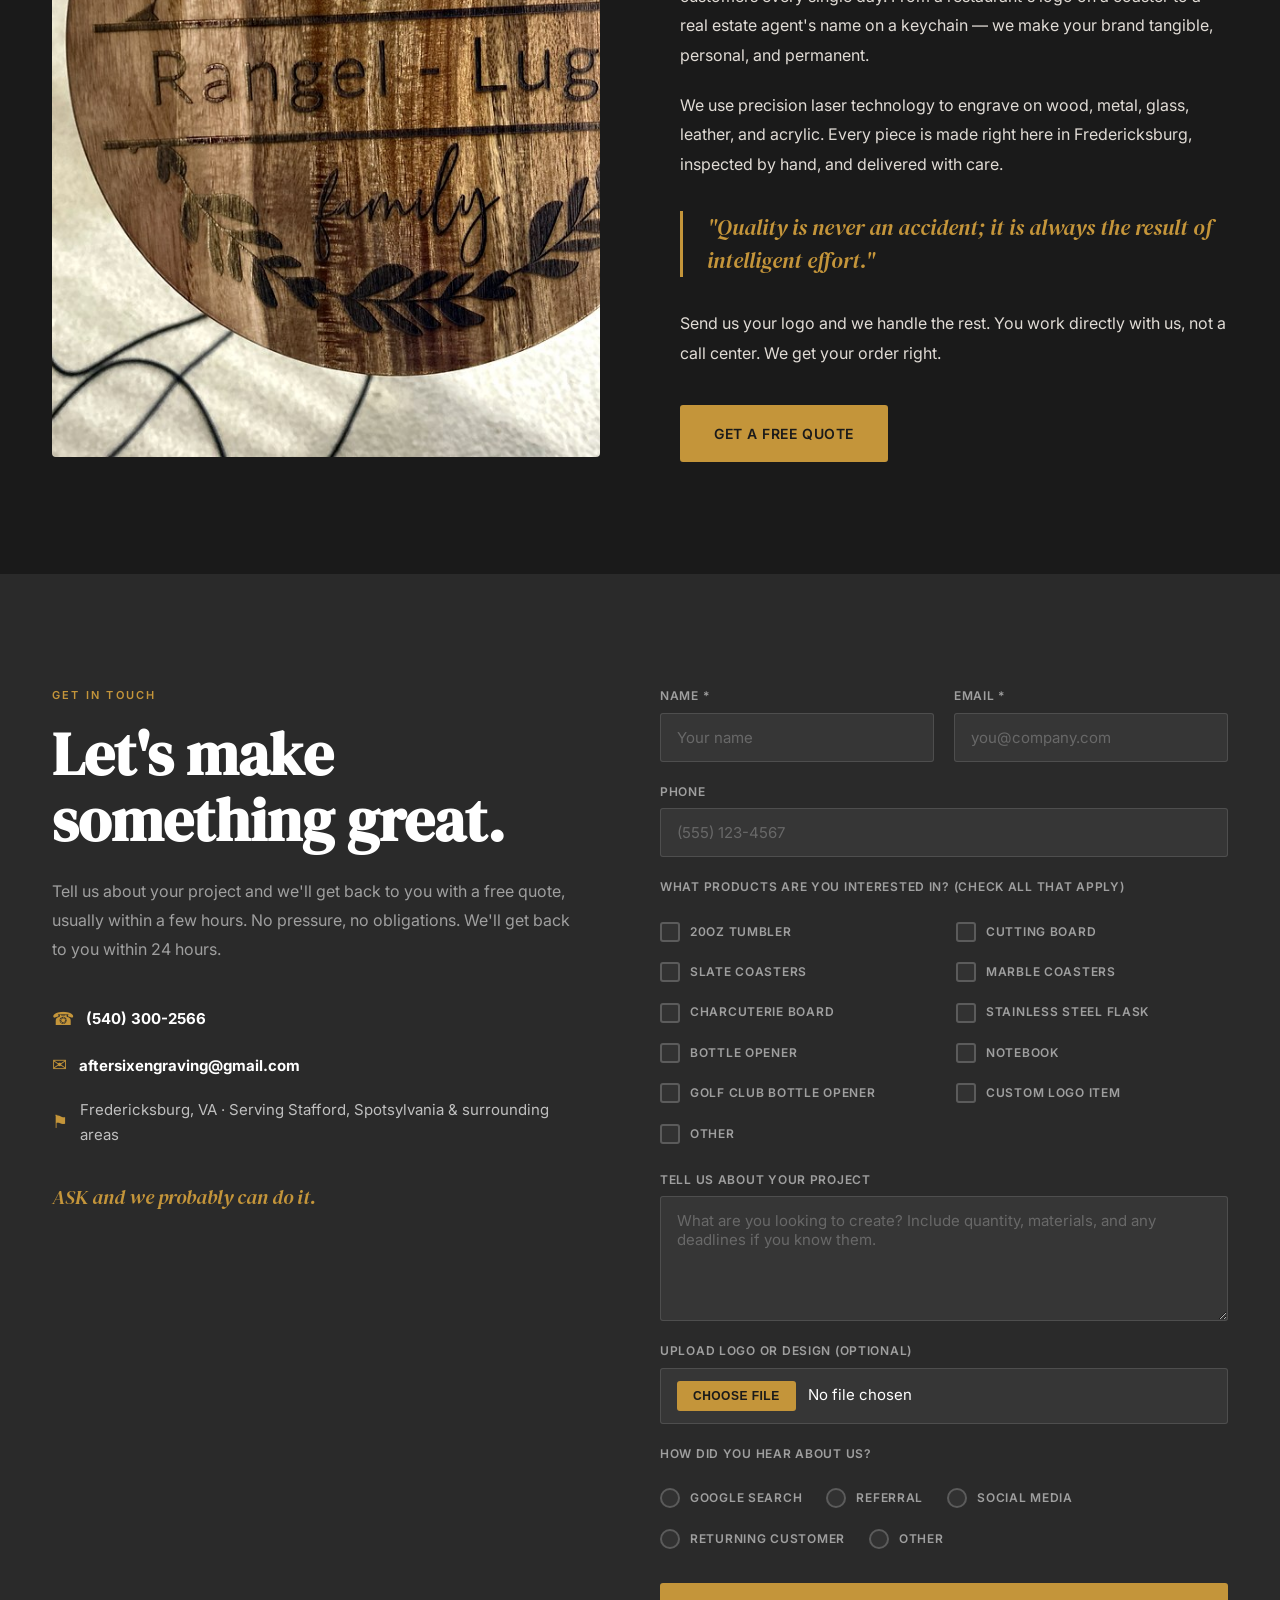
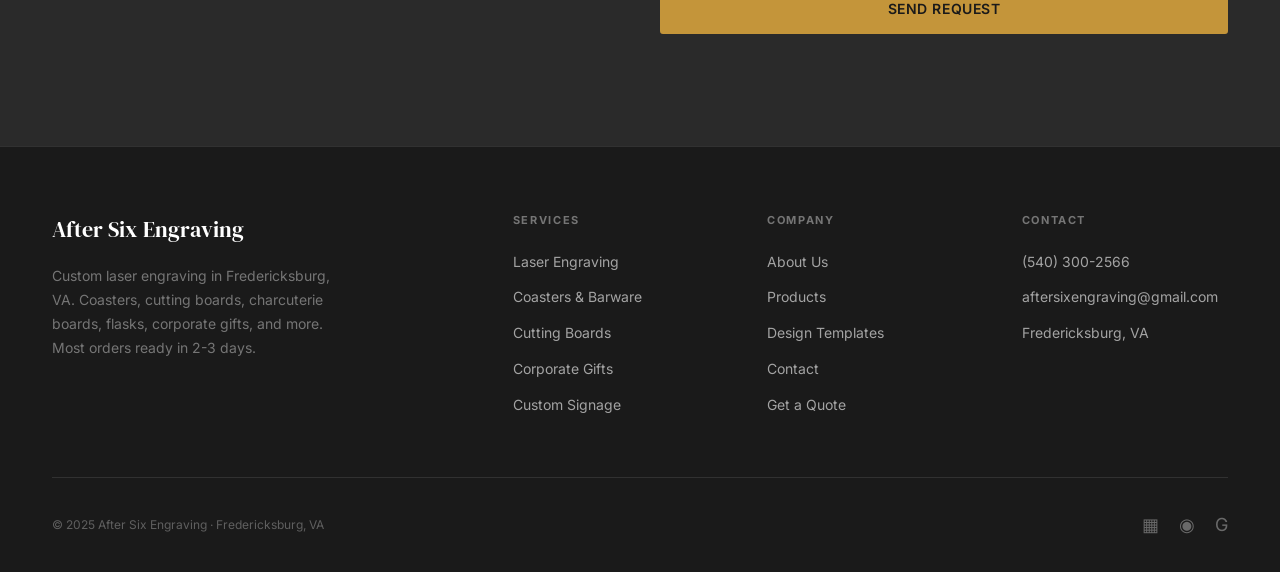
==== commit 0c6a90c2: "feat: add /fredericksburg SEO landing page Co-Authored-By: Claude Sonnet 4.6 <noreply@anthropic.com>" ====
--- a/index.html
+++ b/index.html
@@ -675,7 +675,7 @@
           <h4 class="footer__col-title">Contact</h4>
           <a href="tel:5403002566">(540) 300-2566</a>
           <a href="mailto:aftersixengraving@gmail.com">aftersixengraving@gmail.com</a>
-          <a href="#">Fredericksburg, VA</a>
+          <a href="fredericksburg.html">Fredericksburg, VA</a>
         </div>
       </div>
       <div class="footer__bottom">
--- a/style.css
+++ b/style.css
@@ -1398,8 +1398,10 @@
   inset: 0;
   background: rgba(26, 26, 26, 0.75);
   display: flex;
+  flex-direction: column;
   align-items: center;
   justify-content: center;
+  gap: 0.5rem;
   opacity: 0;
   transition: opacity 0.3s ease;
 }
@@ -1409,6 +1411,113 @@
 .btn--sm {
   padding: 0.625rem 1.25rem;
   font-size: 0.75rem;
+}
+
+/* Download button (outlined variant on gallery cards) */
+.gallery-card__download {
+  background: transparent;
+  color: var(--gold);
+  border: 1.5px solid var(--gold);
+  border-radius: 6px;
+  padding: 0.625rem 1.25rem;
+  font-size: 0.75rem;
+  font-weight: 600;
+  cursor: pointer;
+  transition: background 0.2s ease, color 0.2s ease;
+  font-family: inherit;
+  letter-spacing: 0.04em;
+  text-transform: uppercase;
+}
+.gallery-card__download:hover {
+  background: var(--gold);
+  color: #1A1A1A;
+}
+
+/* ============================
+   Download Password Modal
+   ============================ */
+.download-modal {
+  position: fixed;
+  inset: 0;
+  z-index: 9999;
+  display: flex;
+  align-items: center;
+  justify-content: center;
+}
+.download-modal[hidden] {
+  display: none;
+}
+.download-modal__backdrop {
+  position: absolute;
+  inset: 0;
+  background: rgba(0, 0, 0, 0.7);
+}
+.download-modal__box {
+  position: relative;
+  background: #2A2A2A;
+  border: 1.5px solid var(--gold);
+  border-radius: 12px;
+  padding: 2.5rem 2rem 2rem;
+  width: 90%;
+  max-width: 400px;
+  text-align: center;
+  z-index: 1;
+}
+.download-modal__box h3 {
+  font-family: 'DM Serif Display', serif;
+  color: #fff;
+  font-size: 1.35rem;
+  margin: 0 0 0.5rem;
+}
+.download-modal__box > p {
+  color: #aaa;
+  font-size: 0.9rem;
+  margin: 0 0 1.5rem;
+  line-height: 1.5;
+}
+.download-modal__box input[type="password"] {
+  width: 100%;
+  padding: 0.75rem 1rem;
+  background: #1A1A1A;
+  border: 1px solid #444;
+  border-radius: 6px;
+  color: #fff;
+  font-size: 1rem;
+  margin-bottom: 0.75rem;
+  outline: none;
+  box-sizing: border-box;
+  transition: border-color 0.2s;
+}
+.download-modal__box input[type="password"]:focus {
+  border-color: var(--gold);
+}
+.download-modal__error {
+  color: #e74c3c;
+  font-size: 0.85rem;
+  margin: 0 0 0.75rem;
+}
+.download-modal__box .btn--gold {
+  width: 100%;
+  margin-bottom: 0.75rem;
+}
+.download-modal__cancel {
+  color: #888;
+  font-size: 0.85rem;
+  text-decoration: none;
+  transition: color 0.2s;
+}
+.download-modal__cancel:hover {
+  color: #ccc;
+}
+
+/* Shake animation for wrong password */
+@keyframes shake {
+  0%, 100% { transform: translateX(0); }
+  20%, 60% { transform: translateX(-8px); }
+  40%, 80% { transform: translateX(8px); }
+}
+.shake {
+  animation: shake 0.4s ease;
 }
 
 /* Gallery empty state (Maps coming soon, etc.) */
@@ -1805,3 +1914,130 @@
     gap: 2rem;
   }
 }
+
+/* ============================================
+   FREDERICKSBURG LANDING PAGE
+   ============================================ */
+
+/* Intro Section */
+.lp-intro {
+  padding: 5rem 0;
+  background: var(--dark-alt);
+}
+.lp-intro__content {
+  max-width: 780px;
+  margin: 0 auto;
+  text-align: center;
+}
+.lp-intro__content p {
+  font-size: 1.0625rem;
+  color: var(--text-muted);
+  line-height: 1.85;
+  margin-bottom: 1.5rem;
+}
+.lp-intro__content p:last-child { margin-bottom: 0; }
+
+/* Why Section (dark) */
+.lp-why {
+  padding: 7rem 0;
+  background: var(--surface);
+}
+.lp-why__header {
+  text-align: center;
+  margin-bottom: 4rem;
+}
+.lp-why__grid {
+  display: grid;
+  grid-template-columns: repeat(3, 1fr);
+  gap: 2rem;
+}
+.lp-why__card {
+  text-align: center;
+  padding: 2.5rem 2rem;
+  background: var(--dark);
+  border-radius: 4px;
+  border: 1px solid var(--border);
+  transition: all var(--transition);
+}
+.lp-why__card:hover {
+  transform: translateY(-4px);
+  box-shadow: 0 12px 40px rgba(0,0,0,0.3);
+  border-color: var(--gold);
+}
+.lp-why__icon {
+  color: var(--gold);
+  margin-bottom: 1.25rem;
+}
+.lp-why__icon svg {
+  stroke: var(--gold);
+}
+.lp-why__card h3 {
+  font-family: var(--font-heading);
+  font-size: 1.25rem;
+  color: var(--text);
+  margin-bottom: 0.75rem;
+}
+.lp-why__card p {
+  font-size: 0.875rem;
+  color: var(--text-muted);
+  line-height: 1.7;
+}
+
+@media (max-width: 768px) {
+  .lp-why__grid { grid-template-columns: 1fr; }
+}
+
+/* Services Section (light bg) */
+.lp-services {
+  padding: 7rem 0;
+  background: var(--bg);
+}
+.lp-services__header {
+  text-align: center;
+  margin-bottom: 4rem;
+}
+.lp-services__grid {
+  display: grid;
+  grid-template-columns: repeat(3, 1fr);
+  gap: 2rem;
+}
+
+@media (max-width: 768px) {
+  .lp-services__grid { grid-template-columns: 1fr; }
+}
+
+/* Service Area Section */
+.lp-area {
+  padding: 6rem 0;
+  text-align: center;
+  background: var(--bg);
+}
+.lp-area__header {
+  margin-bottom: 1rem;
+}
+
+/* CTA Section (dark) */
+.lp-cta {
+  padding: 6rem 0;
+  background: var(--surface);
+  text-align: center;
+}
+.lp-cta__content {
+  max-width: 640px;
+  margin: 0 auto;
+}
+.lp-cta__sub {
+  font-size: 1.0625rem;
+  color: var(--text-dim);
+  line-height: 1.7;
+  margin-bottom: 2.5rem;
+}
+.lp-cta__phone {
+  margin-top: 1.5rem;
+  font-size: 1rem;
+  color: var(--text-dim);
+}
+.lp-cta__phone a {
+  color: var(--gold);
+  font-weight: 600;
+}
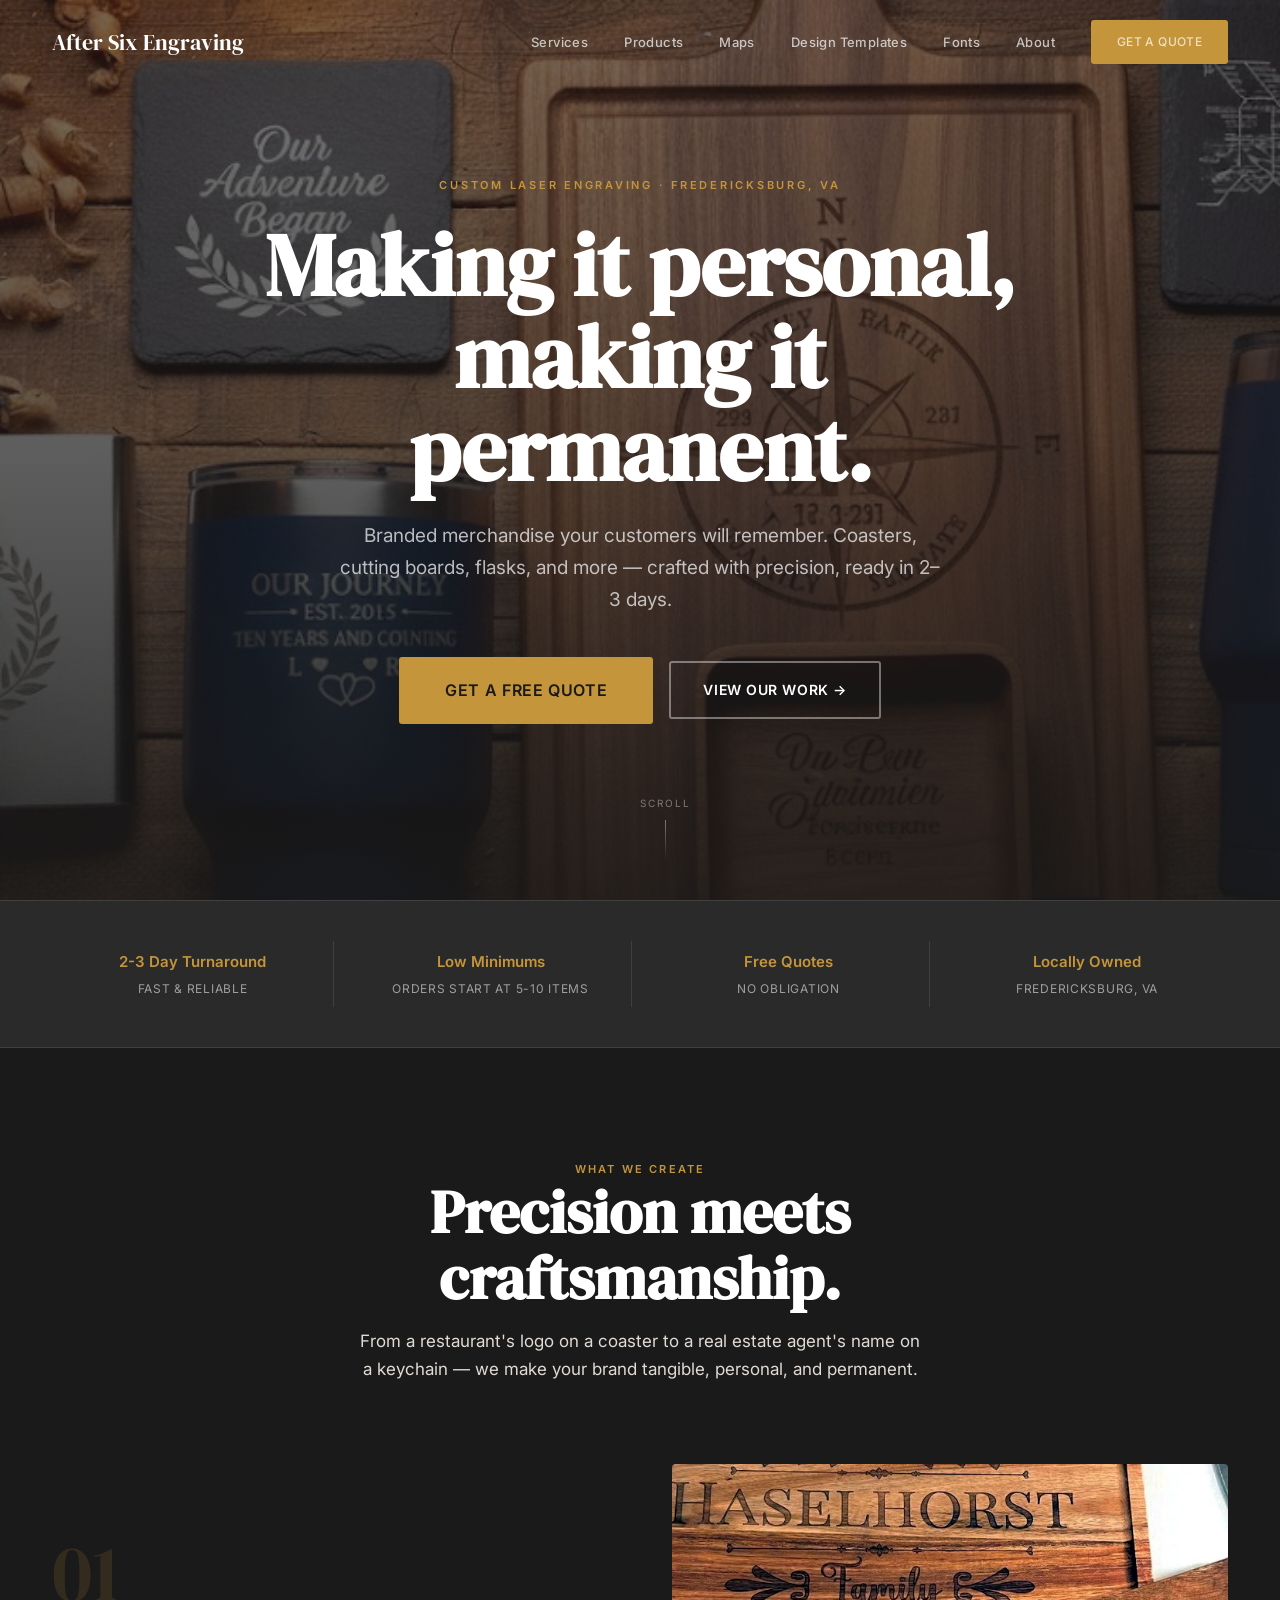
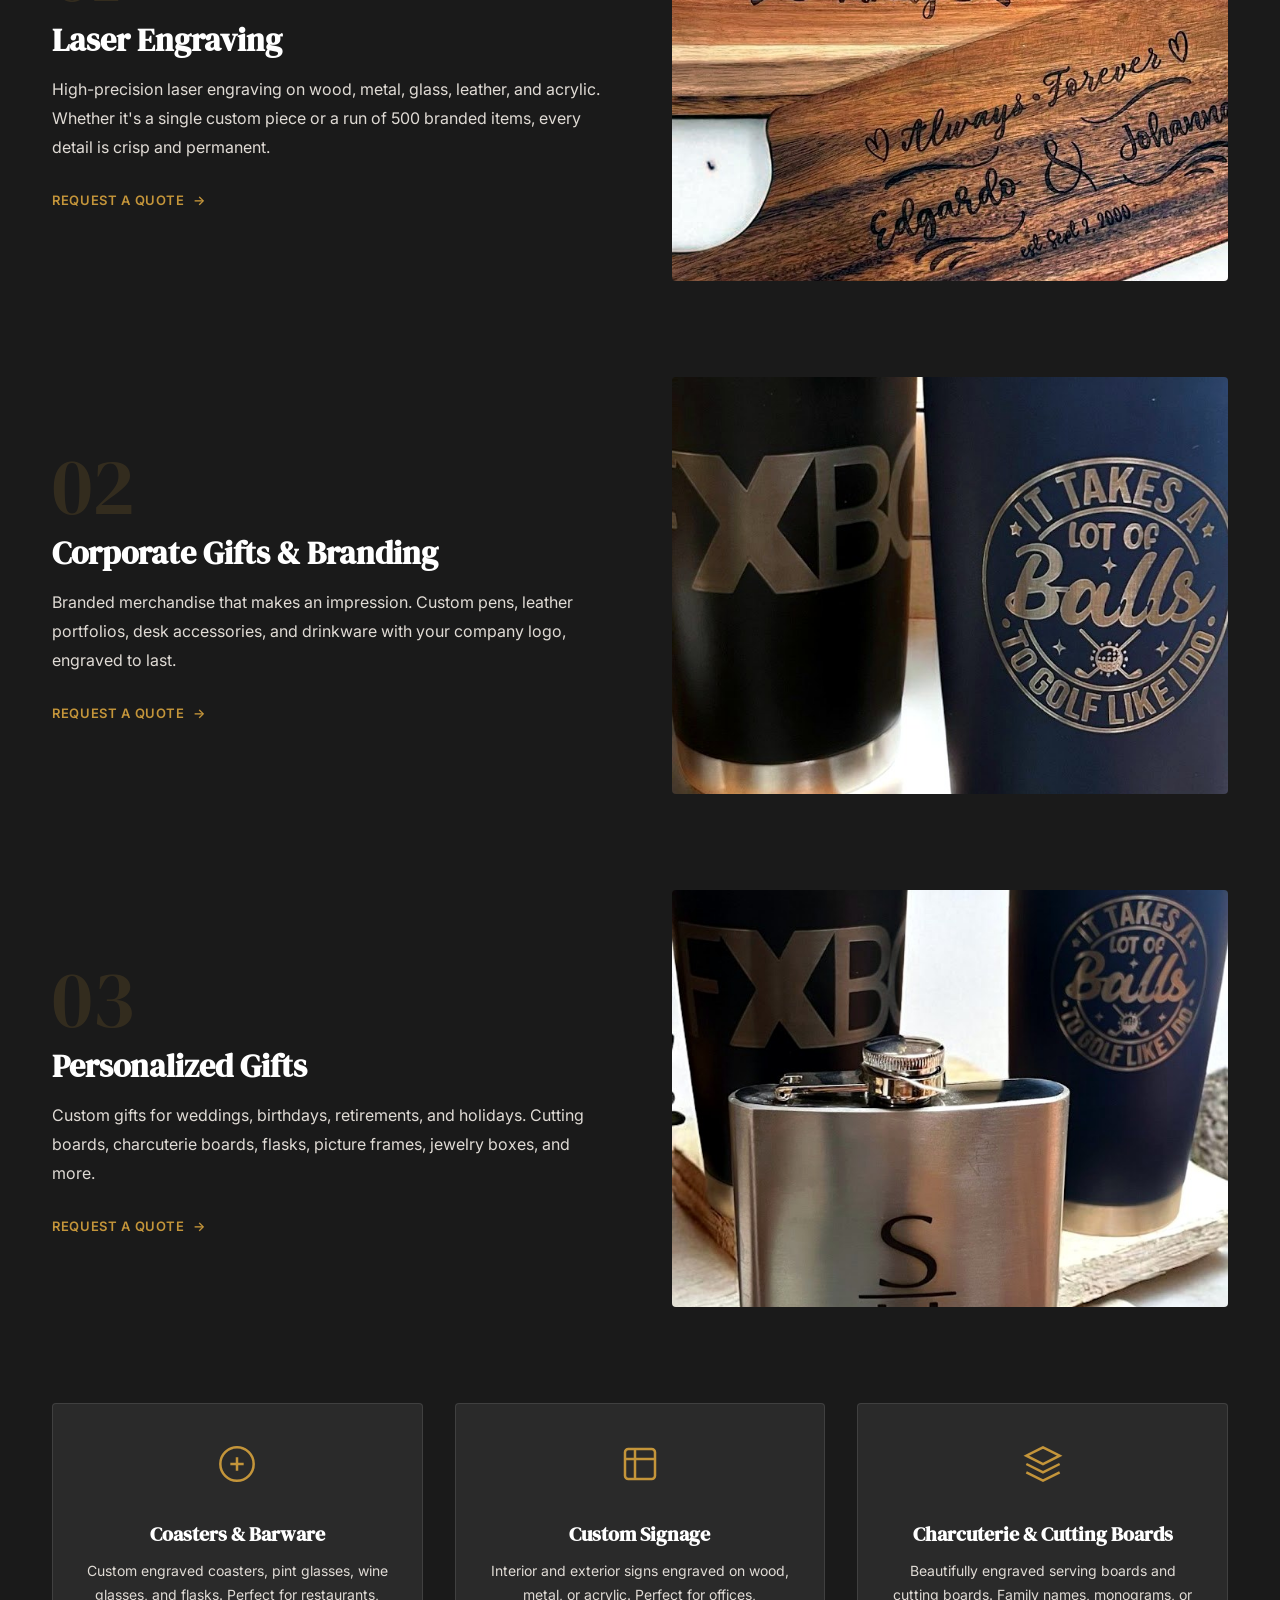
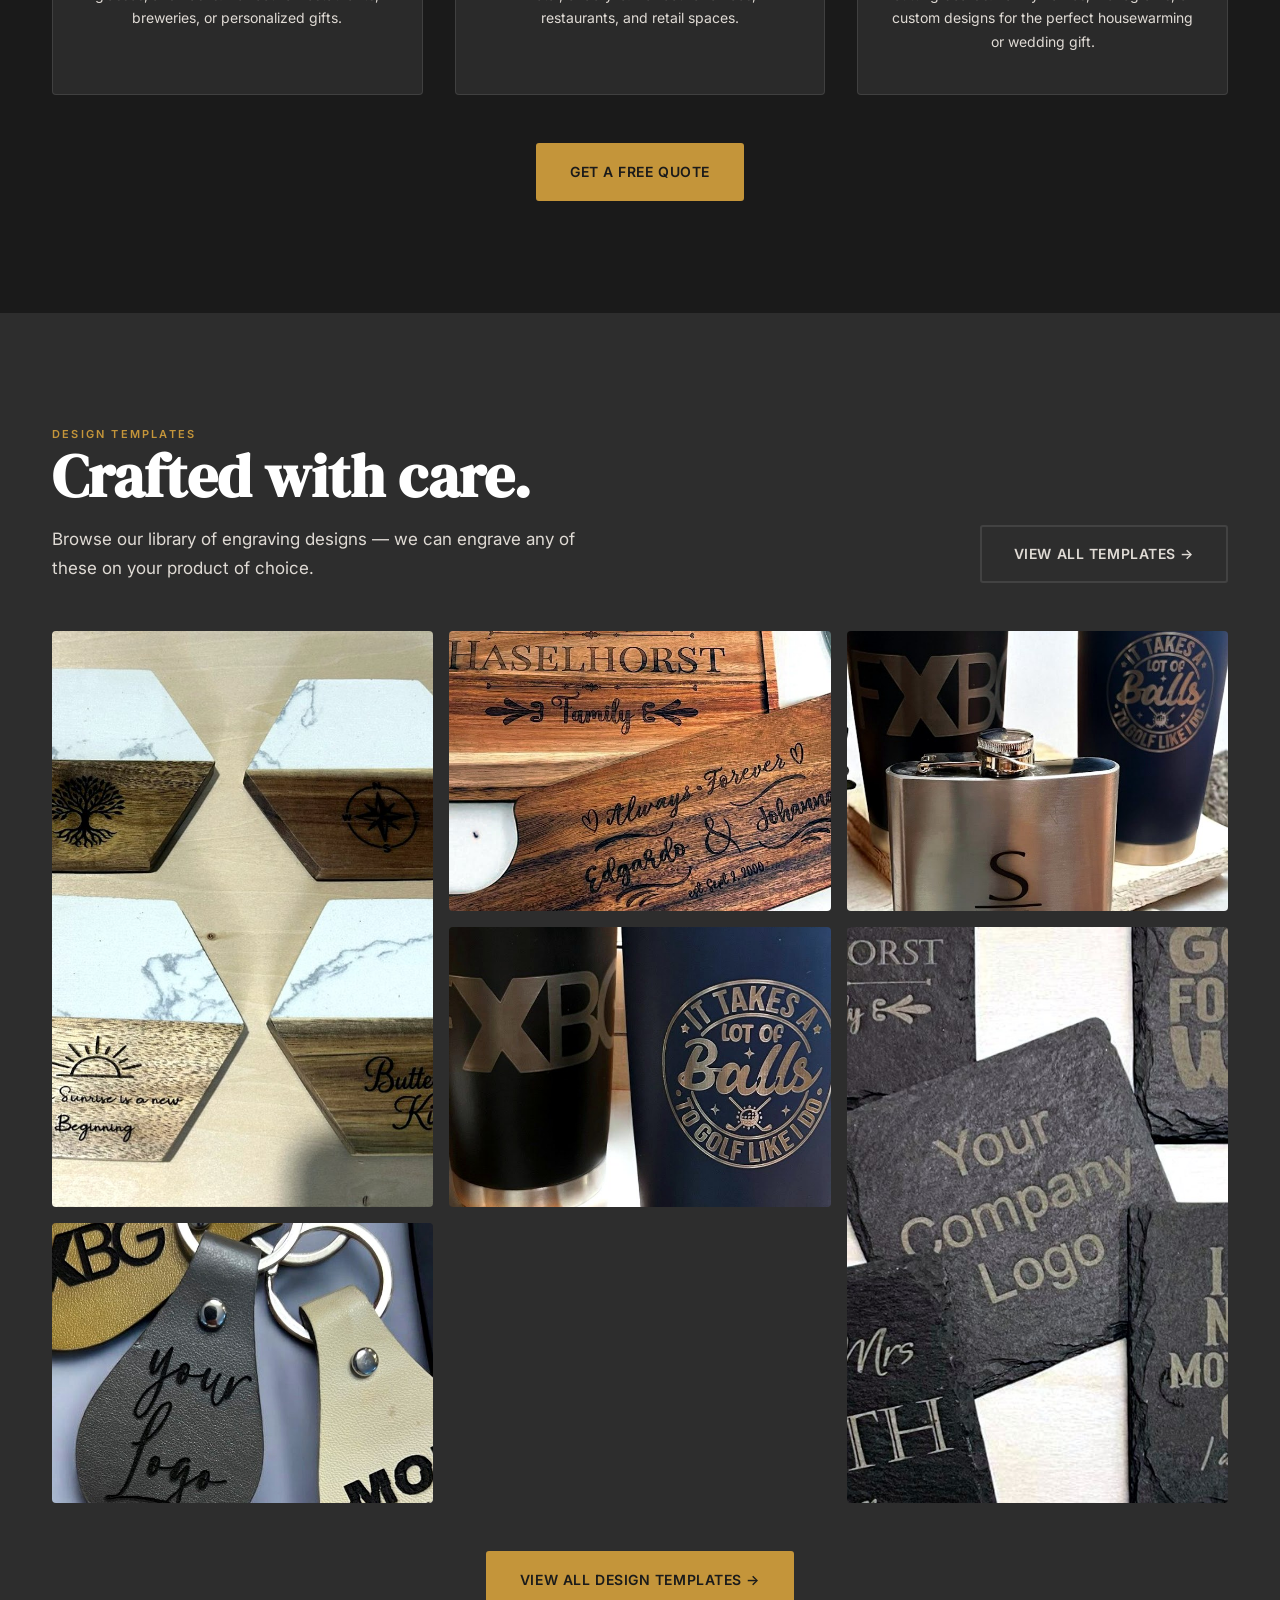
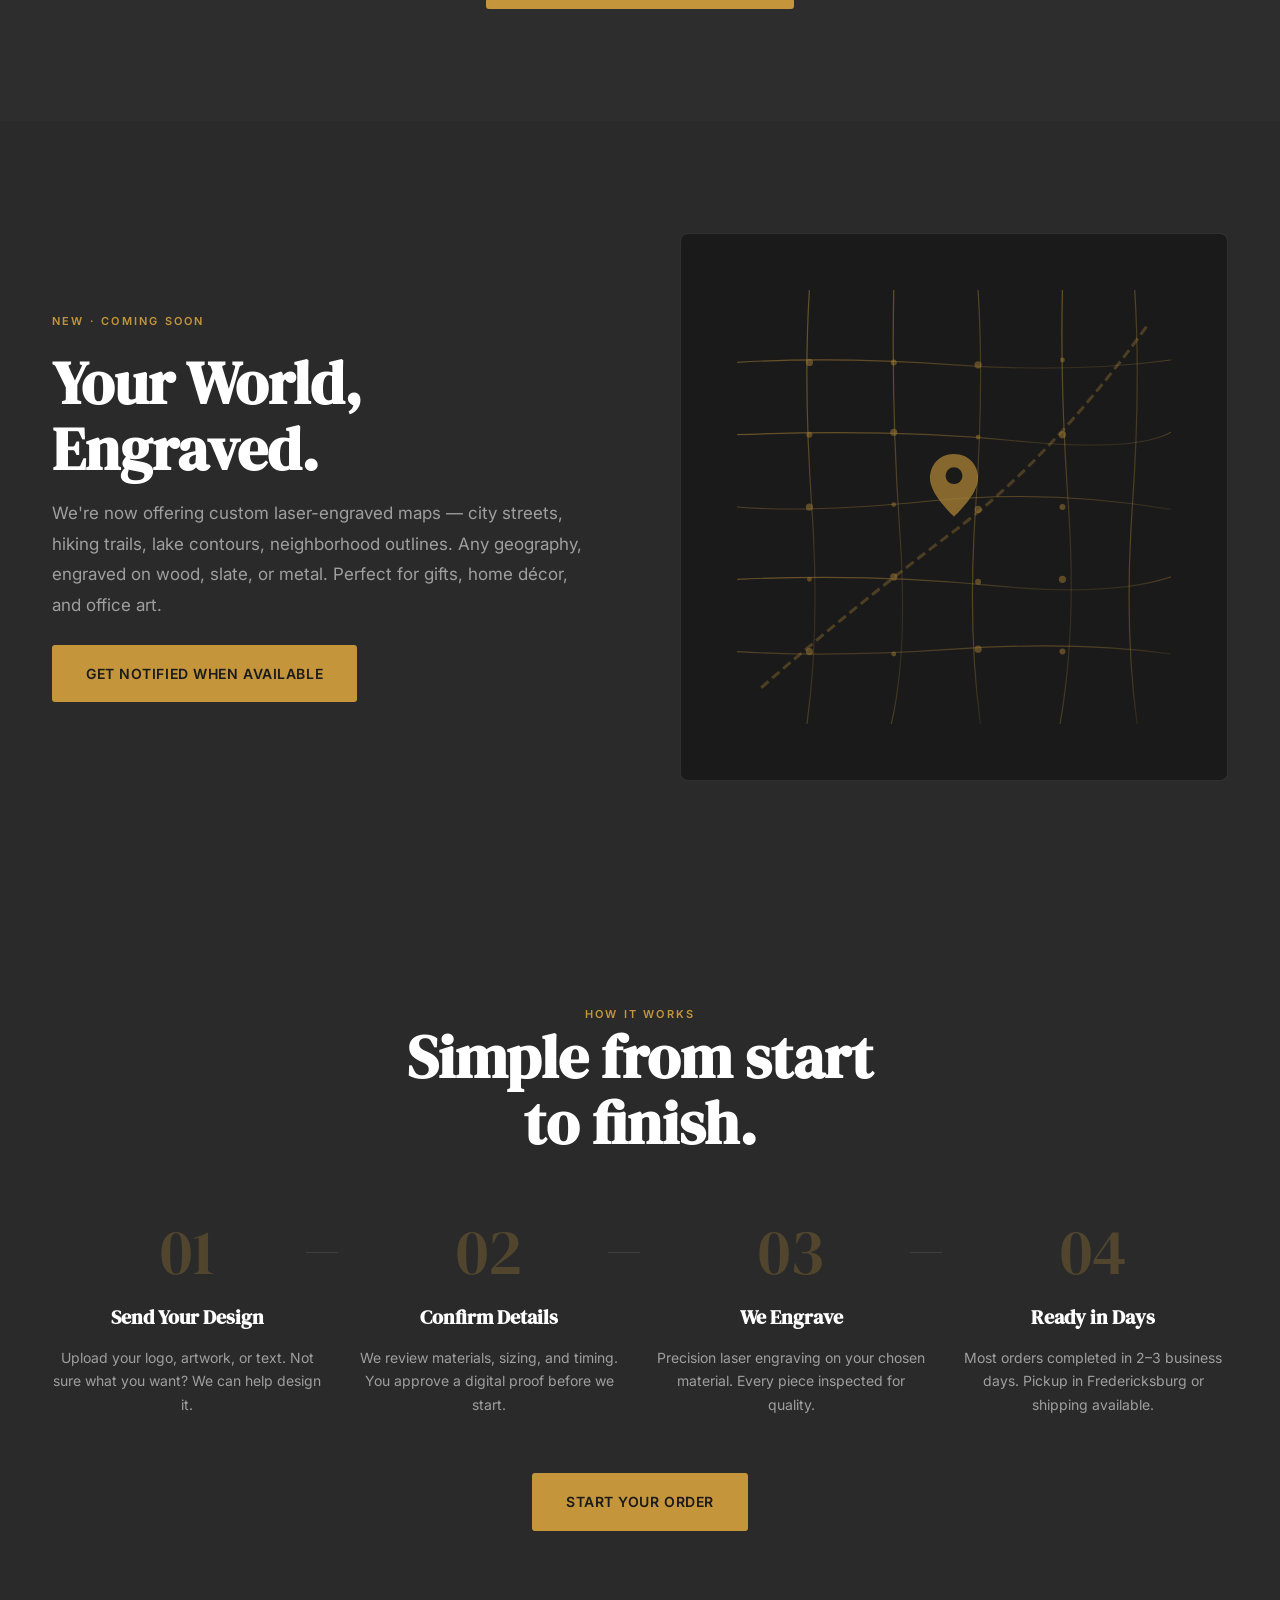
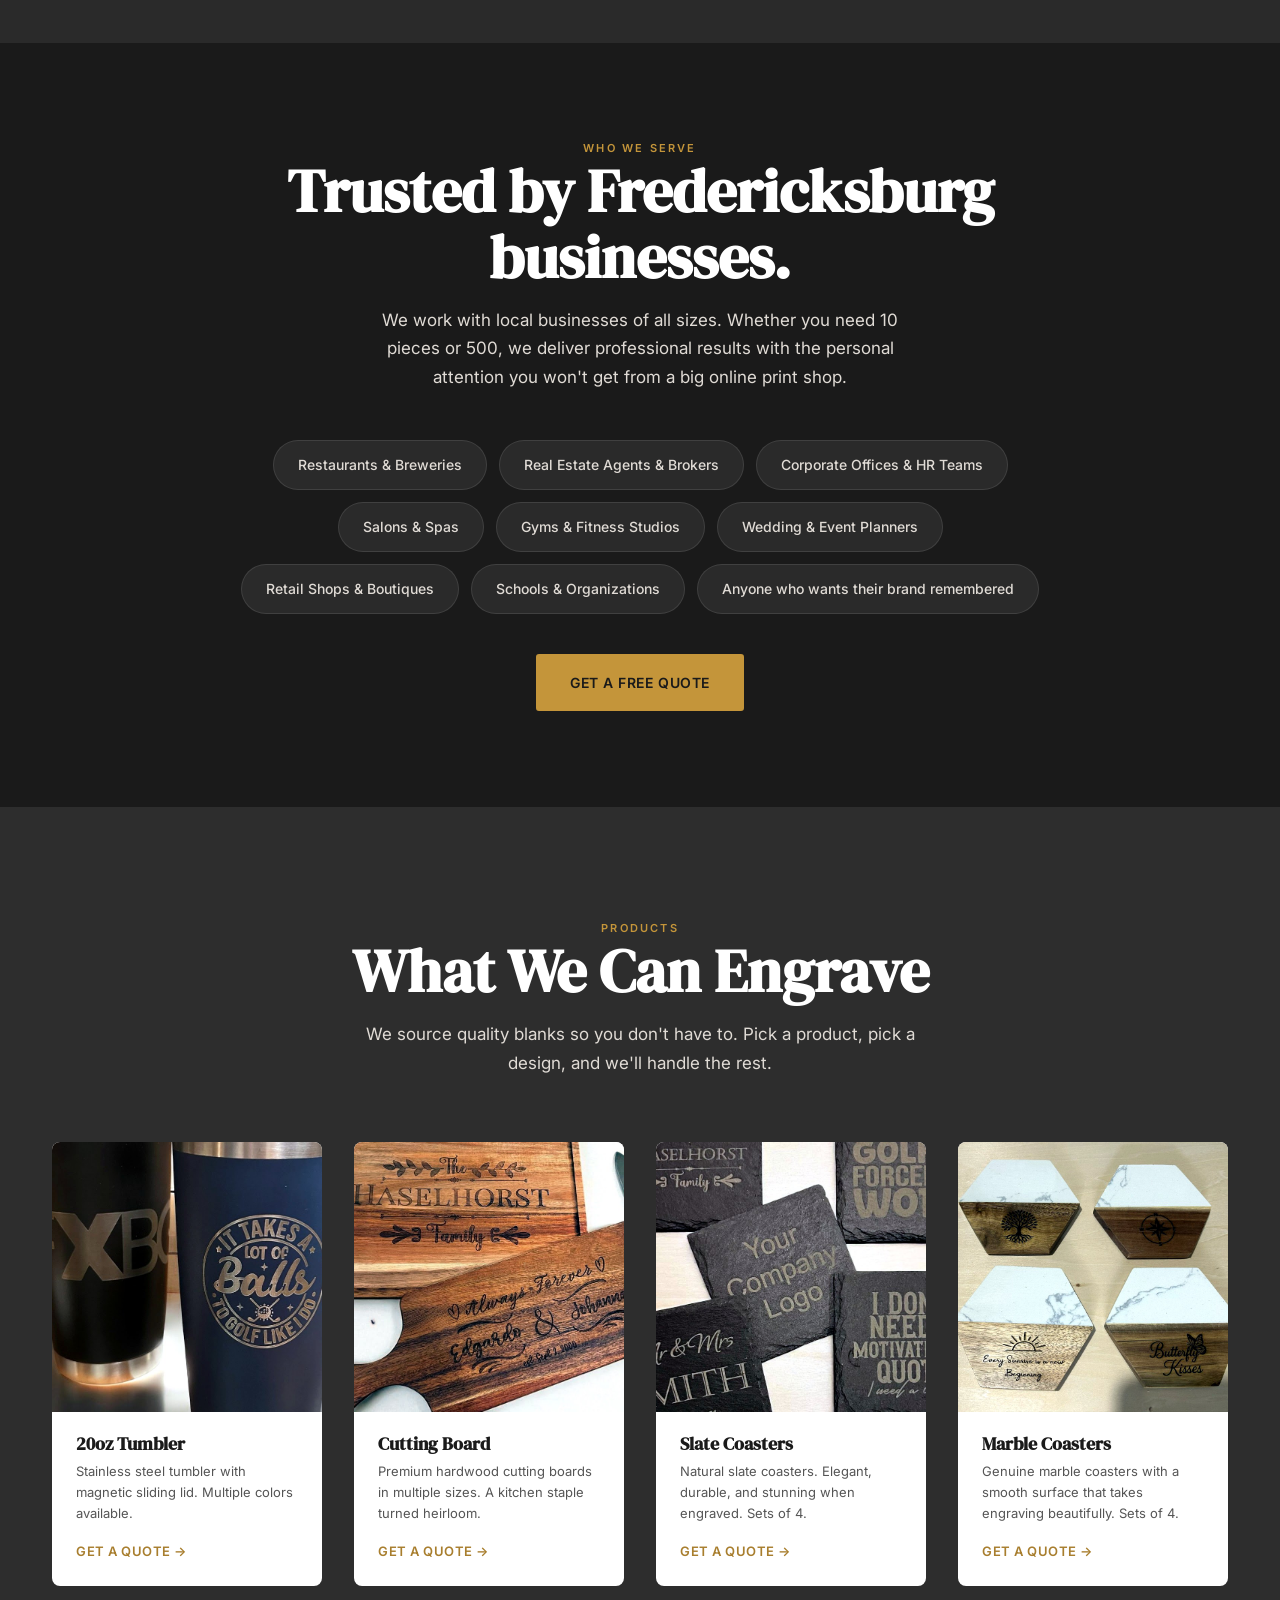
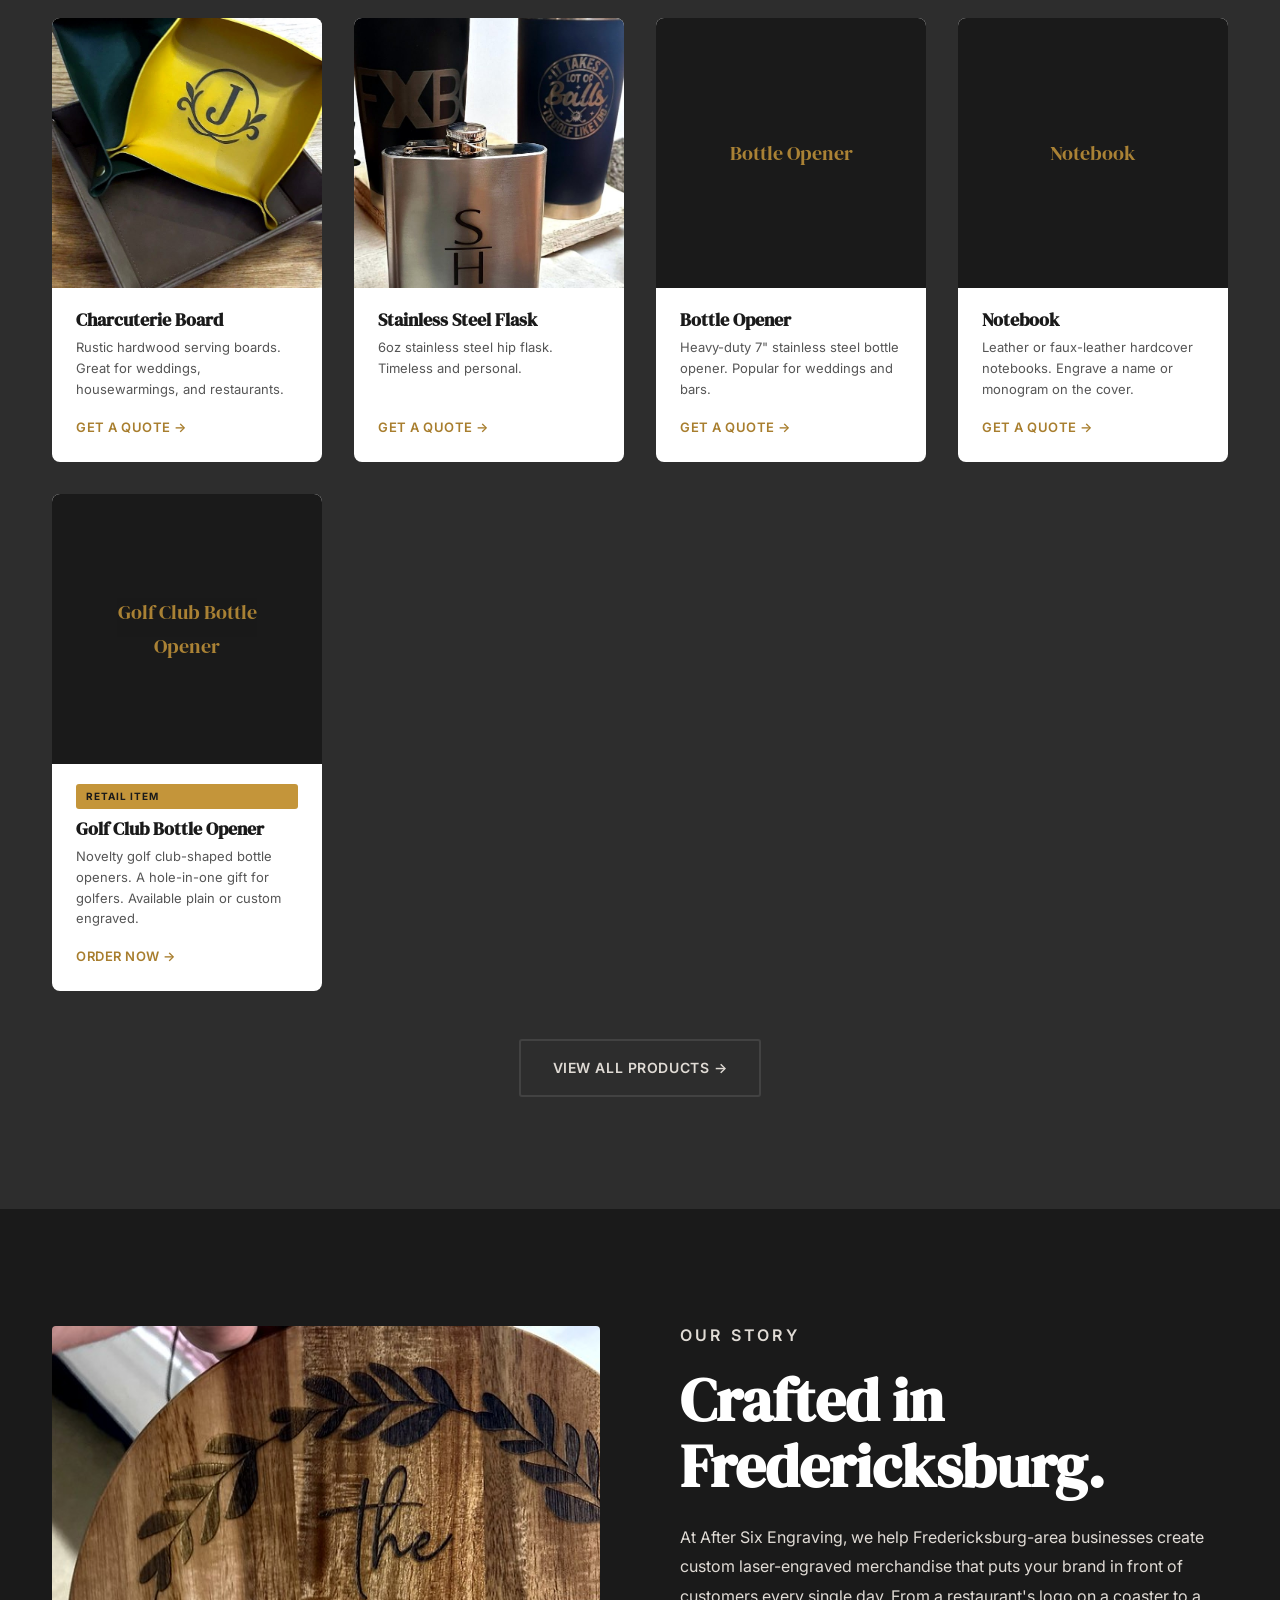
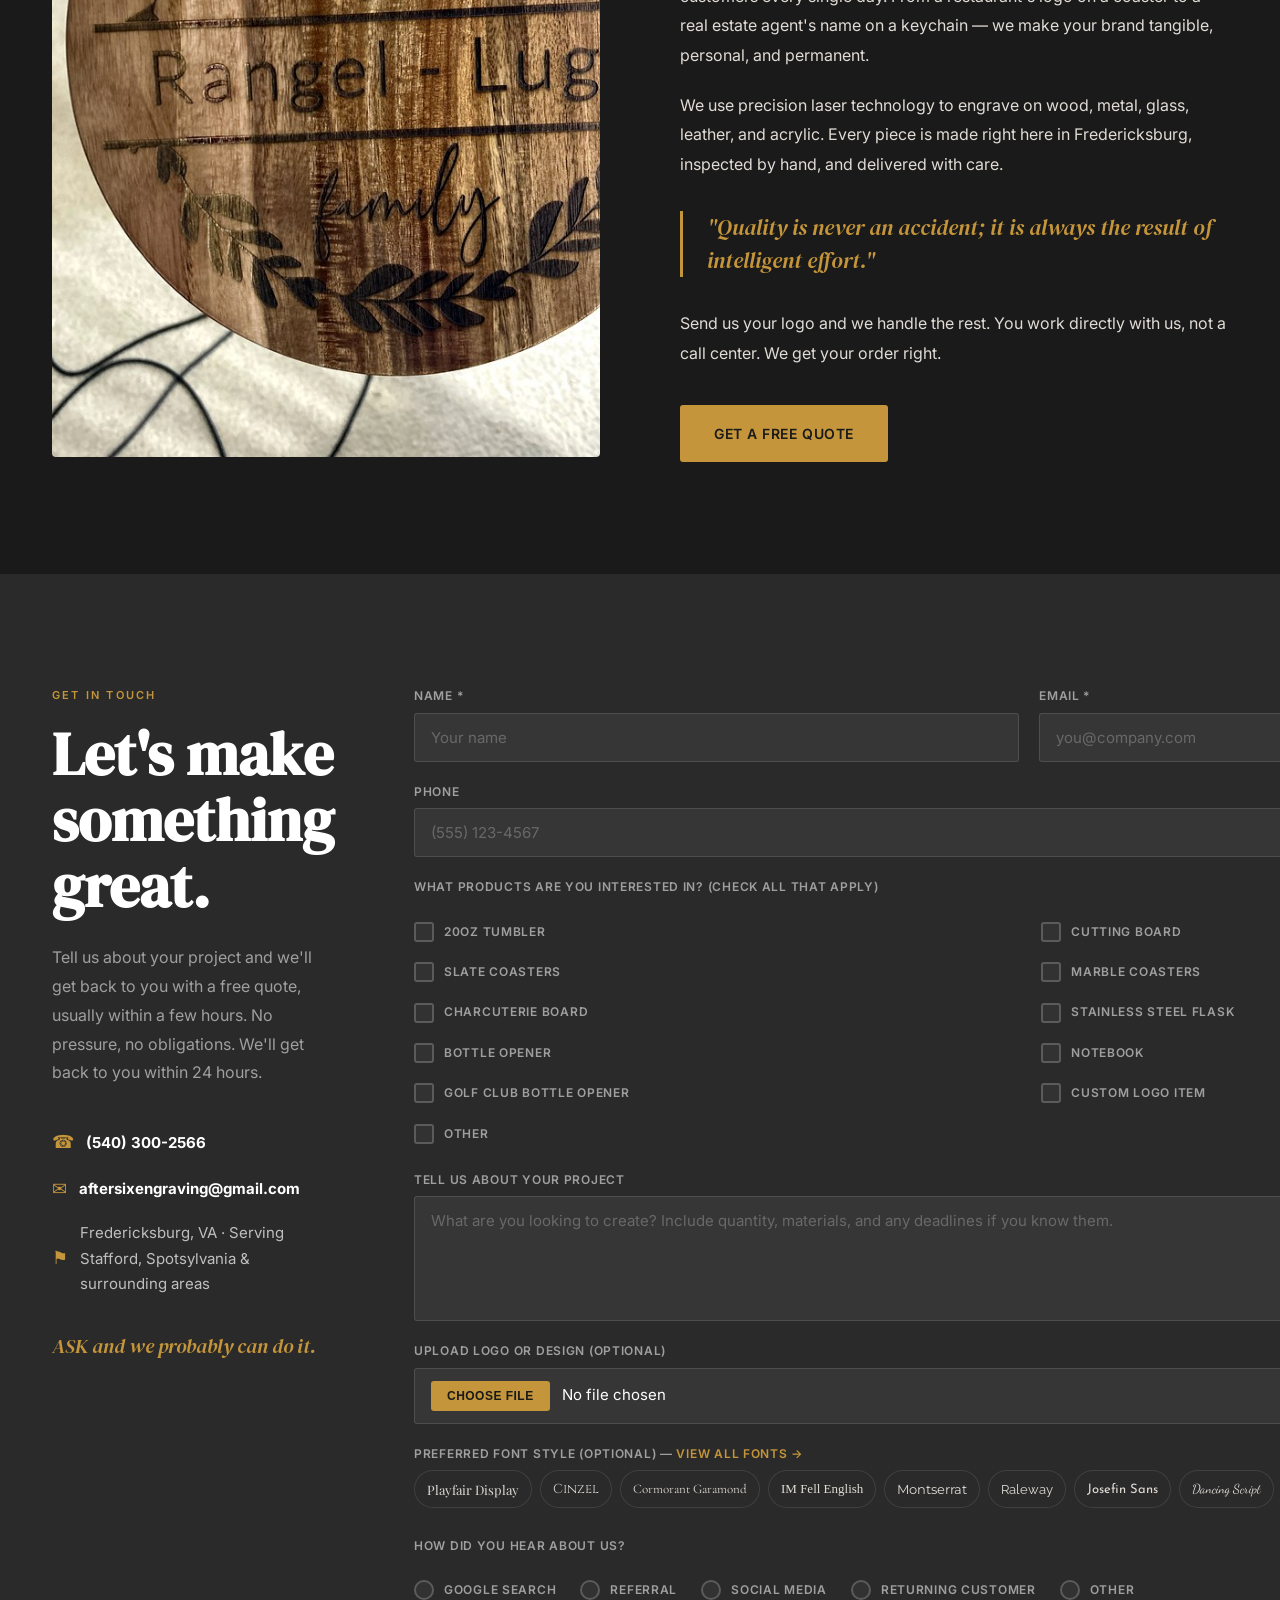
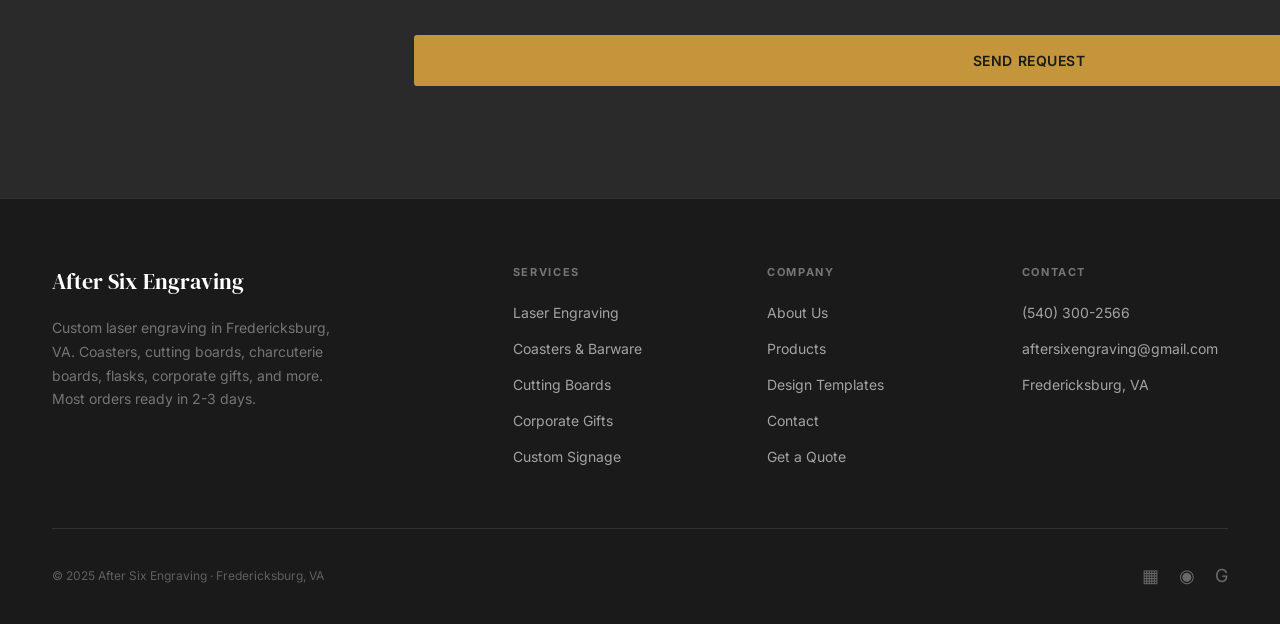
==== commit 01dbc146: "feat: add map-order.html and fonts.html, update nav + font selector map-order.html - Leaflet.js inte" ====
--- a/index.html
+++ b/index.html
@@ -16,7 +16,7 @@
   <!-- Fonts -->
   <link rel="preconnect" href="https://fonts.googleapis.com">
   <link rel="preconnect" href="https://fonts.gstatic.com" crossorigin>
-  <link href="https://fonts.googleapis.com/css2?family=DM+Serif+Display:ital@0;1&family=Inter:wght@400;500;600;700&display=swap" rel="stylesheet">
+  <link href="https://fonts.googleapis.com/css2?family=DM+Serif+Display:ital@0;1&family=Inter:wght@400;500;600;700&family=Playfair+Display:wght@400;700&family=Cinzel:wght@400;700&family=Cormorant+Garamond:wght@400;600&family=IM+Fell+English&family=Montserrat:wght@400;600&family=Raleway:wght@400;600&family=Josefin+Sans:wght@400;600&family=Dancing+Script:wght@400;700&family=Great+Vibes&family=Pacifico&family=Oswald:wght@400;600&family=UnifrakturMaguntia&display=swap" rel="stylesheet">
 
   <!-- Stylesheet -->
   <link rel="stylesheet" href="style.css">
@@ -53,7 +53,9 @@
       <div class="nav__links">
         <a href="#services">Services</a>
         <a href="products.html">Products</a>
+        <a href="map-order.html">Maps</a>
         <a href="gallery.html">Design Templates</a>
+        <a href="fonts.html">Fonts</a>
         <a href="#about">About</a>
         <a href="#contact" class="btn btn--gold">Get a Quote</a>
       </div>
@@ -68,7 +70,9 @@
     <button class="nav__mobile-close" id="navClose" aria-label="Close menu">&times;</button>
     <a href="#services" onclick="closeMobileNav()">Services</a>
     <a href="products.html">Products</a>
+    <a href="map-order.html">Maps</a>
     <a href="gallery.html">Design Templates</a>
+    <a href="fonts.html">Fonts</a>
     <a href="#about" onclick="closeMobileNav()">About</a>
     <a href="#contact" onclick="closeMobileNav()">Get a Quote</a>
   </div>
@@ -627,6 +631,13 @@
             <input type="file" id="logo-upload" name="logo-upload" accept=".png,.jpg,.jpeg,.svg,.pdf,.ai,.eps">
           </div>
 
+          <!-- Font Style Preference -->
+          <div class="form-field">
+            <label>Preferred font style (optional) — <a href="fonts.html" target="_blank" style="color:var(--gold);font-weight:600;">view all fonts →</a></label>
+            <div class="font-selector" id="quoteFontSelector"></div>
+            <input type="hidden" name="preferred-font" id="quoteFontField" value="">
+          </div>
+
           <!-- How did you hear about us -->
           <div class="form-field">
             <label class="form-field__section-label">How did you hear about us?</label>
@@ -795,5 +806,41 @@
     })();
   </script>
 
+  <script>
+    (function() {
+      var FONTS = [
+        { name: 'Playfair Display', family: "'Playfair Display', serif" },
+        { name: 'Cinzel', family: "'Cinzel', serif" },
+        { name: 'Cormorant Garamond', family: "'Cormorant Garamond', serif" },
+        { name: 'IM Fell English', family: "'IM Fell English', serif" },
+        { name: 'Montserrat', family: "'Montserrat', sans-serif" },
+        { name: 'Raleway', family: "'Raleway', sans-serif" },
+        { name: 'Josefin Sans', family: "'Josefin Sans', sans-serif" },
+        { name: 'Dancing Script', family: "'Dancing Script', cursive" },
+        { name: 'Great Vibes', family: "'Great Vibes', cursive" },
+        { name: 'Pacifico', family: "'Pacifico', cursive" },
+        { name: 'Oswald', family: "'Oswald', sans-serif" },
+        { name: 'UnifrakturMaguntia', family: "'UnifrakturMaguntia', cursive" }
+      ];
+      var container = document.getElementById('quoteFontSelector');
+      var hiddenField = document.getElementById('quoteFontField');
+      if (!container) return;
+      var activeBtn = null;
+      FONTS.forEach(function(font) {
+        var btn = document.createElement('button');
+        btn.type = 'button';
+        btn.className = 'font-pill';
+        btn.style.fontFamily = font.family;
+        btn.textContent = font.name;
+        btn.addEventListener('click', function() {
+          if (activeBtn) activeBtn.classList.remove('font-pill--active');
+          btn.classList.add('font-pill--active');
+          activeBtn = btn;
+          hiddenField.value = font.name;
+        });
+        container.appendChild(btn);
+      });
+    })();
+  </script>
 </body>
 </html>
--- a/style.css
+++ b/style.css
@@ -2041,3 +2041,35 @@
   color: var(--gold);
   font-weight: 600;
 }
+
+/* -------------------------------------------------------
+   Font Selector (shared: index.html, map-order.html)
+   ------------------------------------------------------- */
+.font-selector {
+  display: flex;
+  gap: 0.5rem;
+  overflow-x: auto;
+  padding-bottom: 0.5rem;
+  -webkit-overflow-scrolling: touch;
+}
+.font-selector::-webkit-scrollbar { height: 4px; }
+.font-selector::-webkit-scrollbar-track { background: var(--dark); }
+.font-selector::-webkit-scrollbar-thumb { background: var(--surface-alt); border-radius: 2px; }
+.font-pill {
+  flex-shrink: 0;
+  padding: 0.4rem 0.75rem;
+  background: var(--surface);
+  border: 1px solid var(--border);
+  border-radius: 20px;
+  color: var(--text-muted);
+  font-size: 0.8125rem;
+  cursor: pointer;
+  transition: all var(--transition);
+  white-space: nowrap;
+}
+.font-pill:hover { border-color: rgba(196, 149, 58, 0.4); color: var(--text); }
+.font-pill--active {
+  border-color: var(--gold);
+  background: rgba(196, 149, 58, 0.15);
+  color: var(--gold);
+}
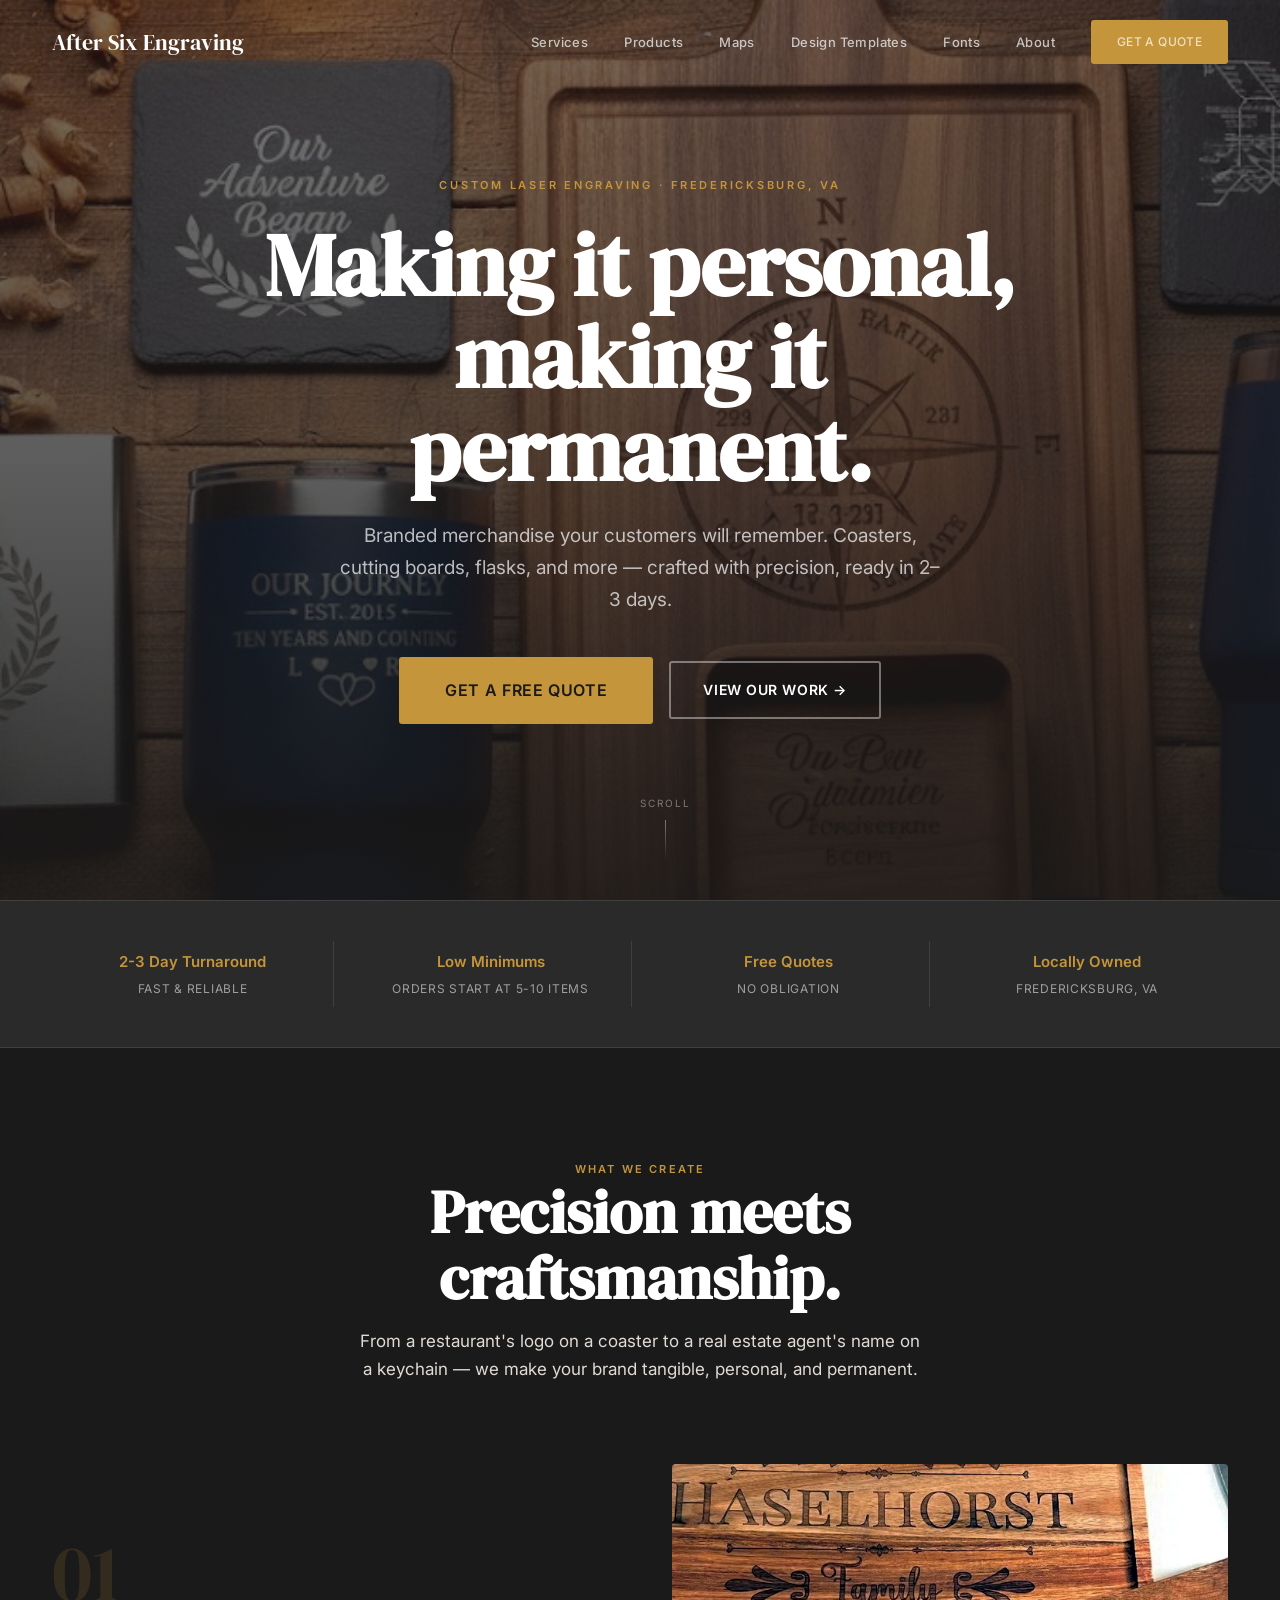
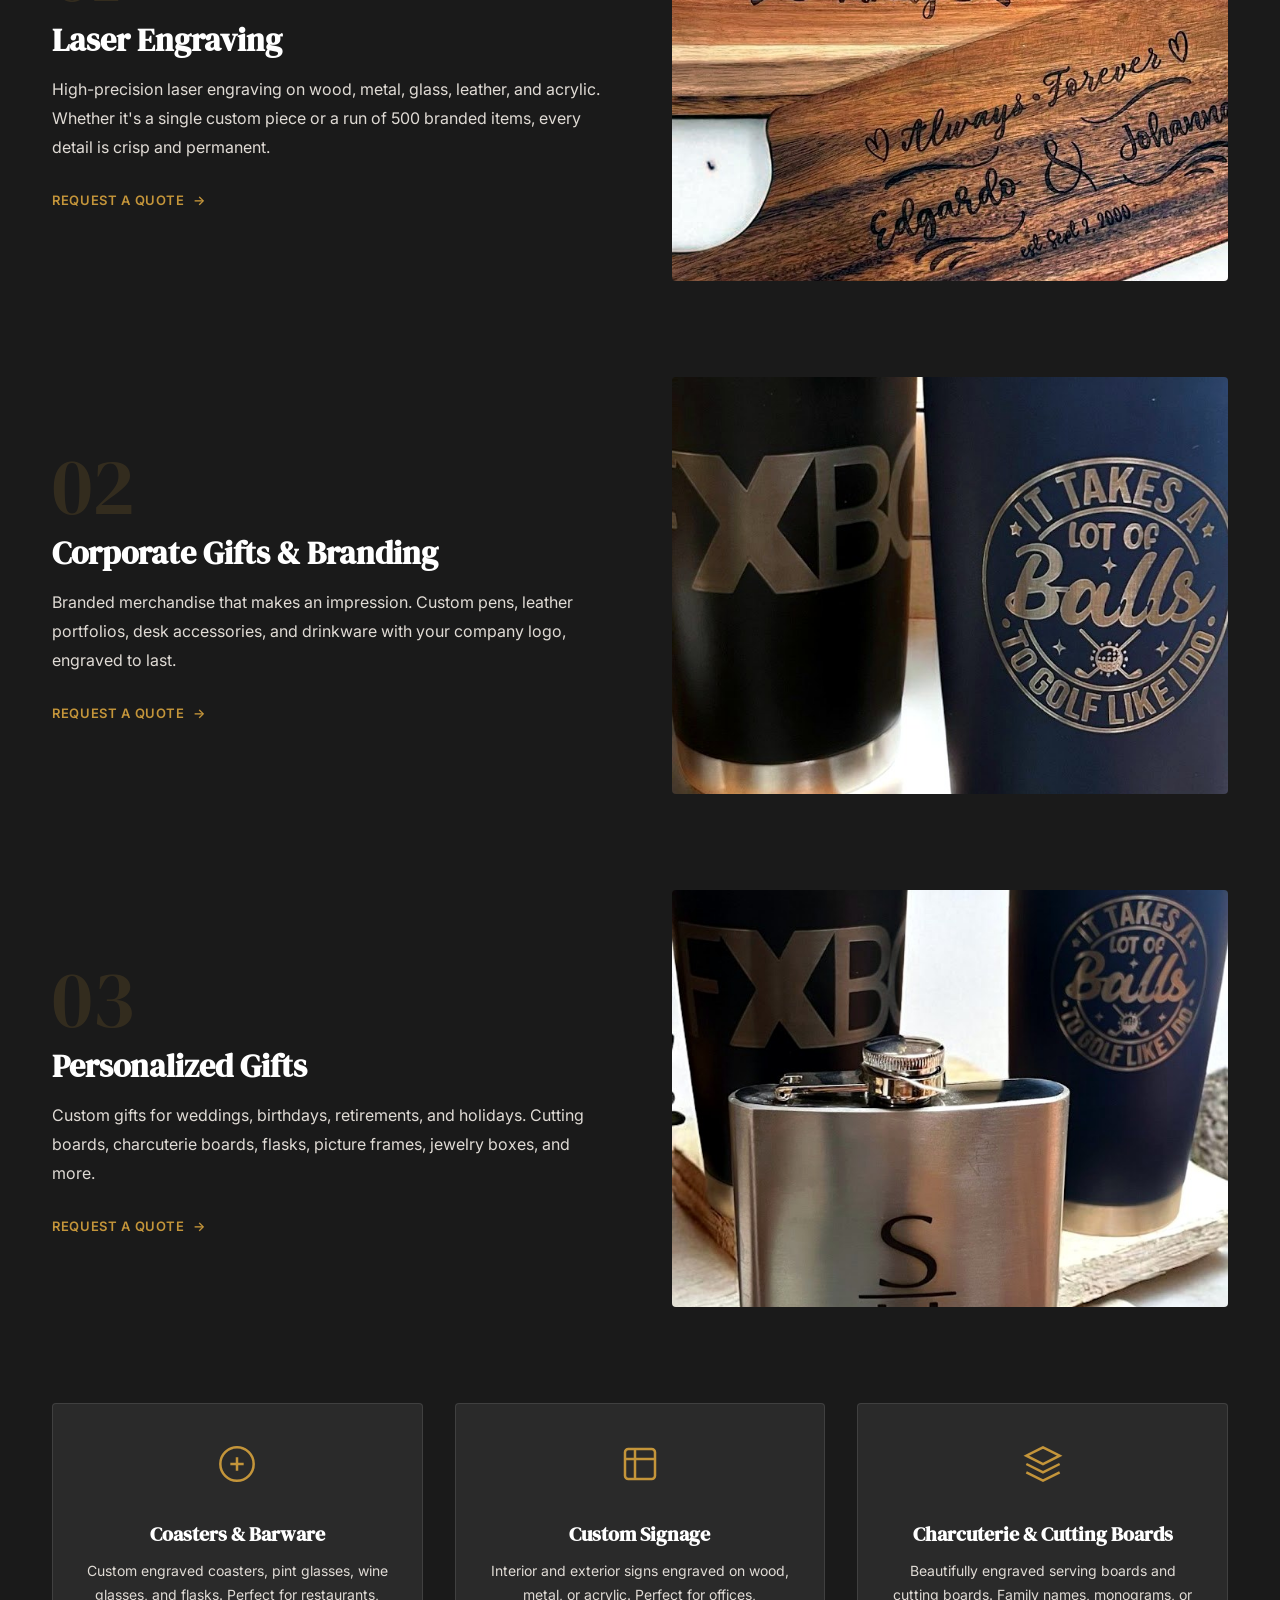
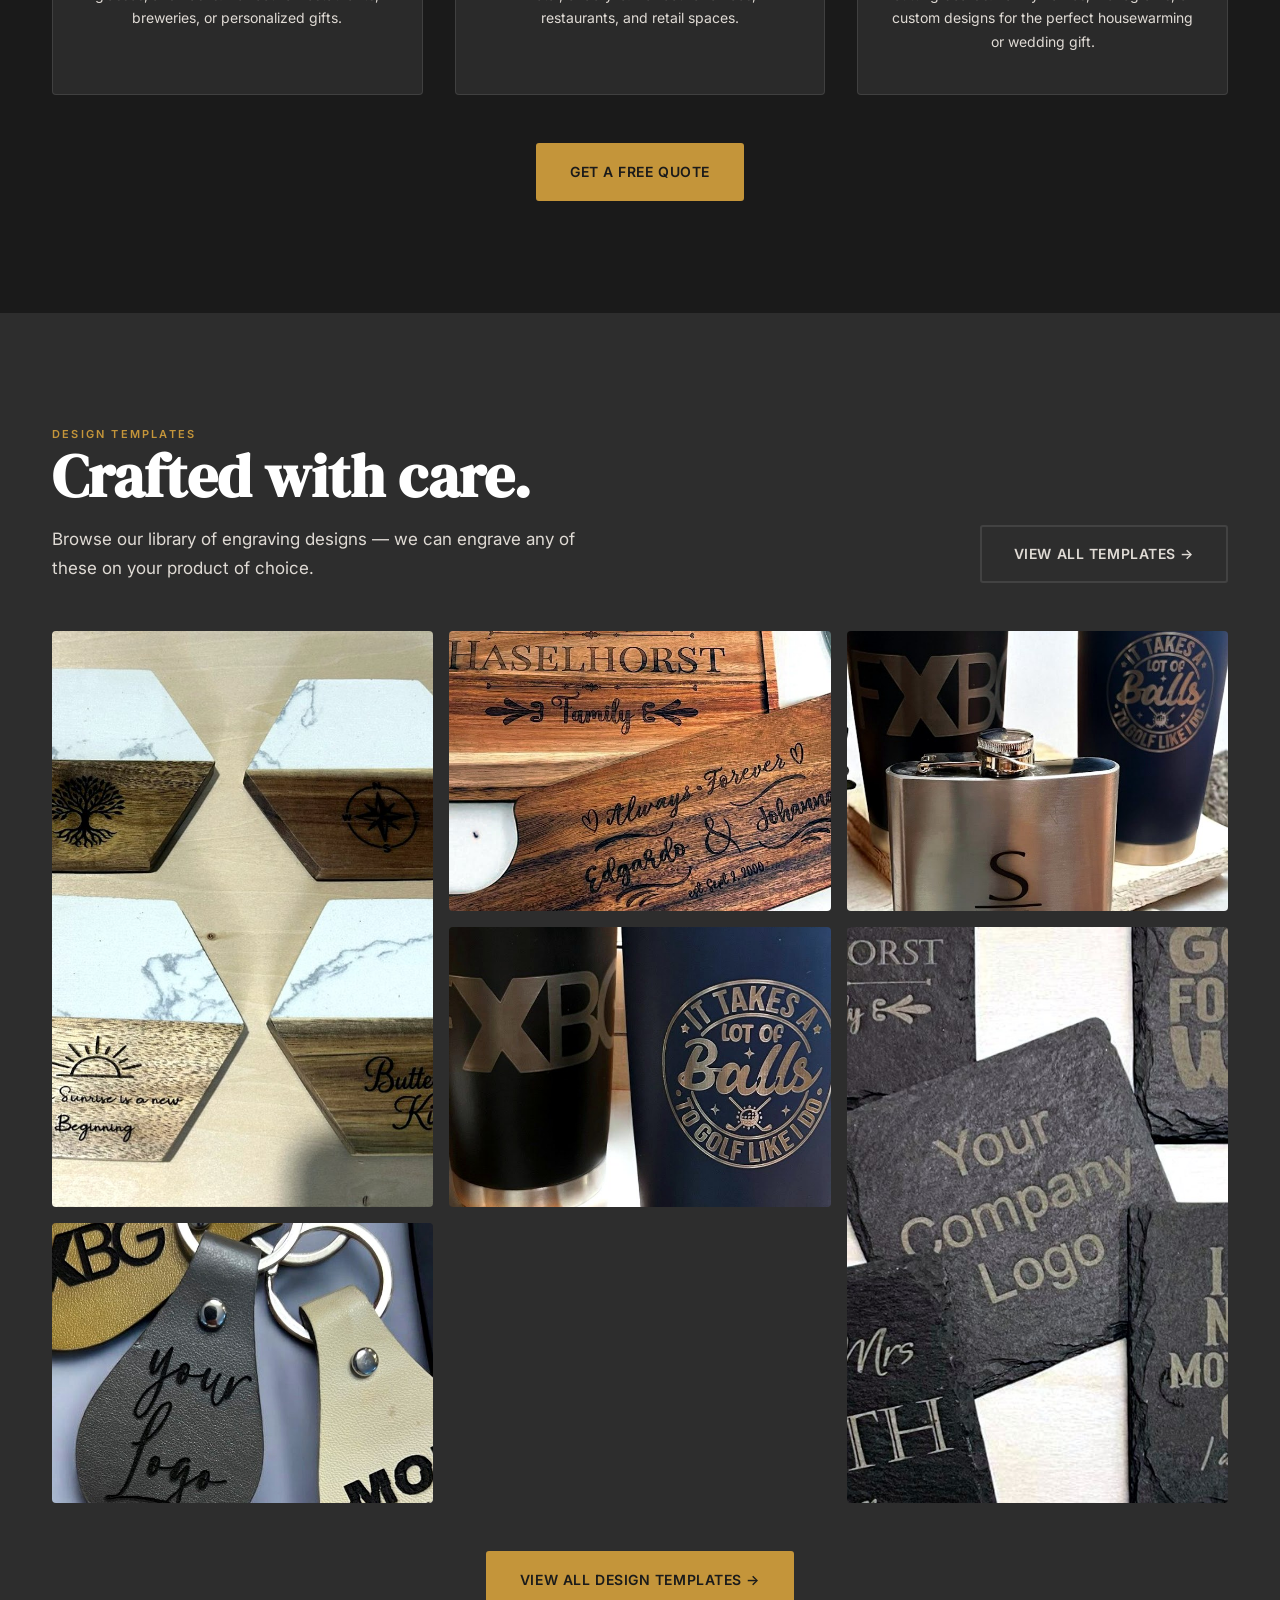
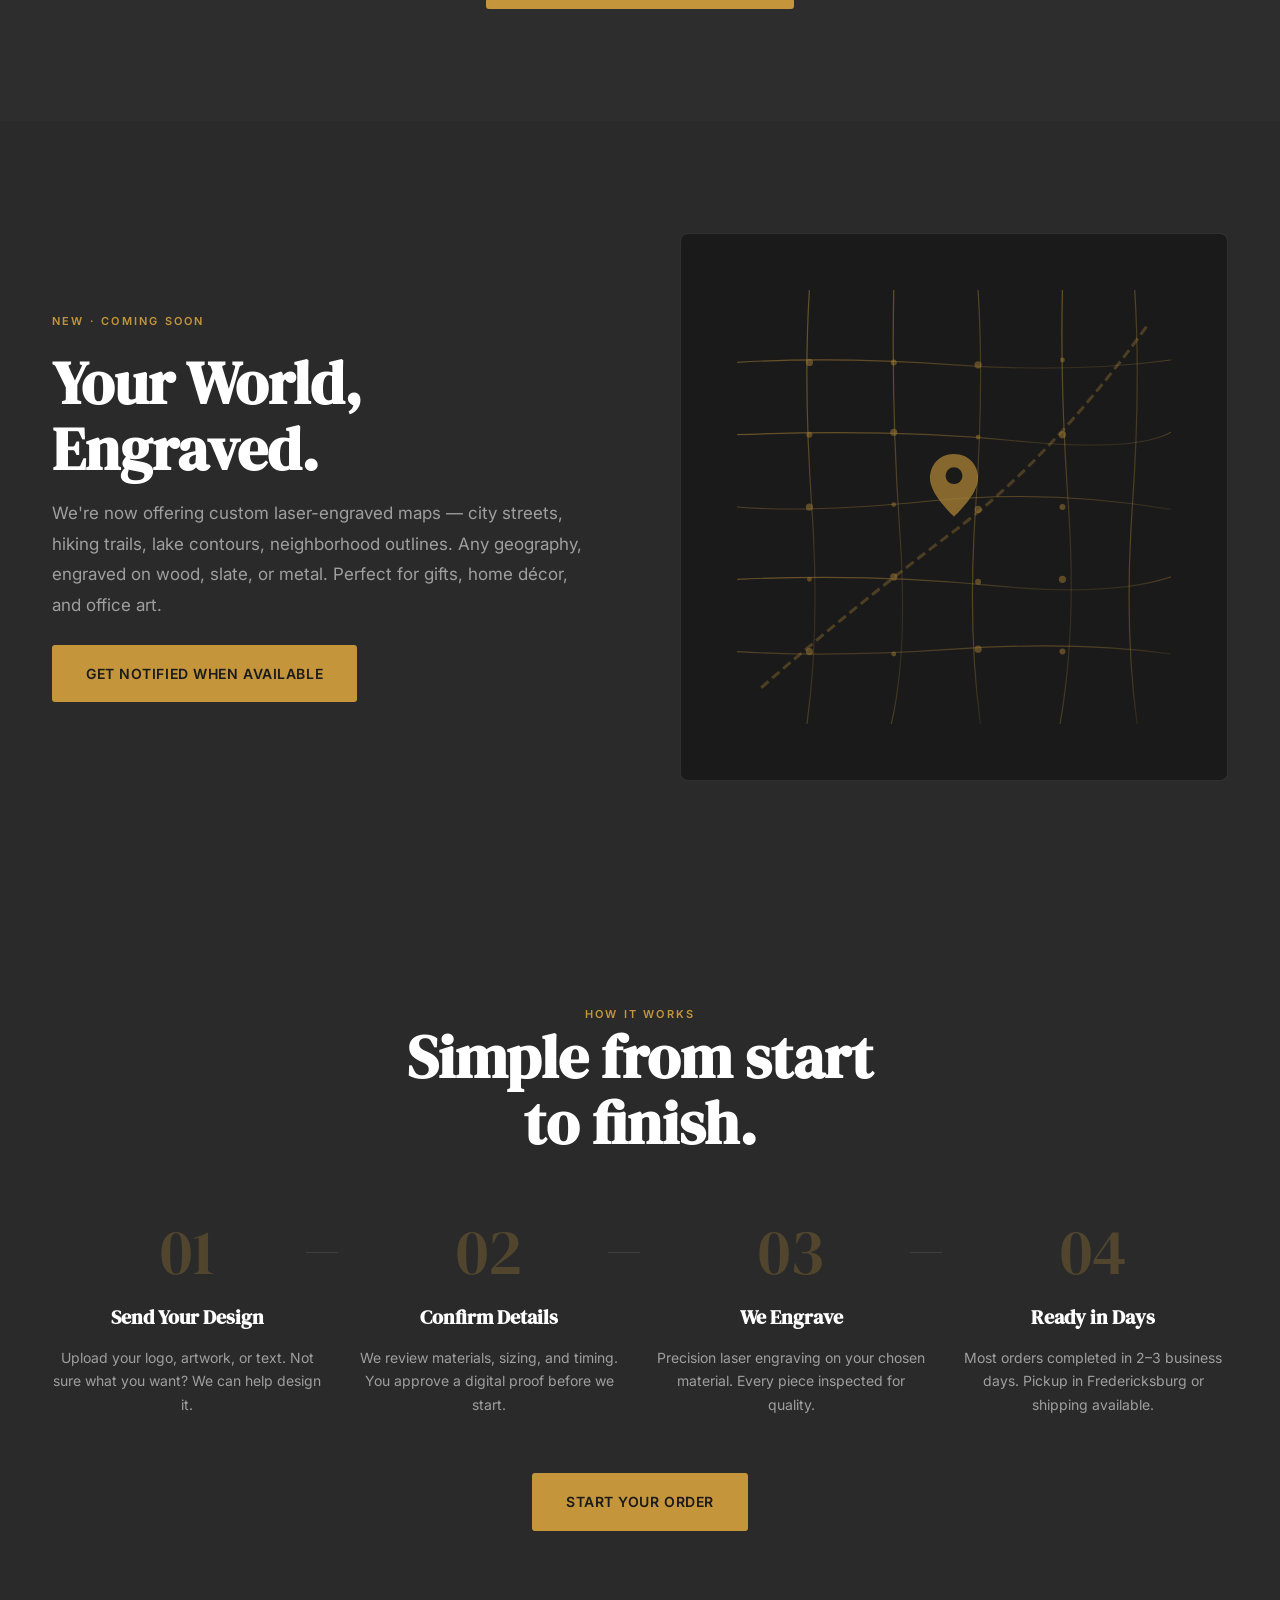
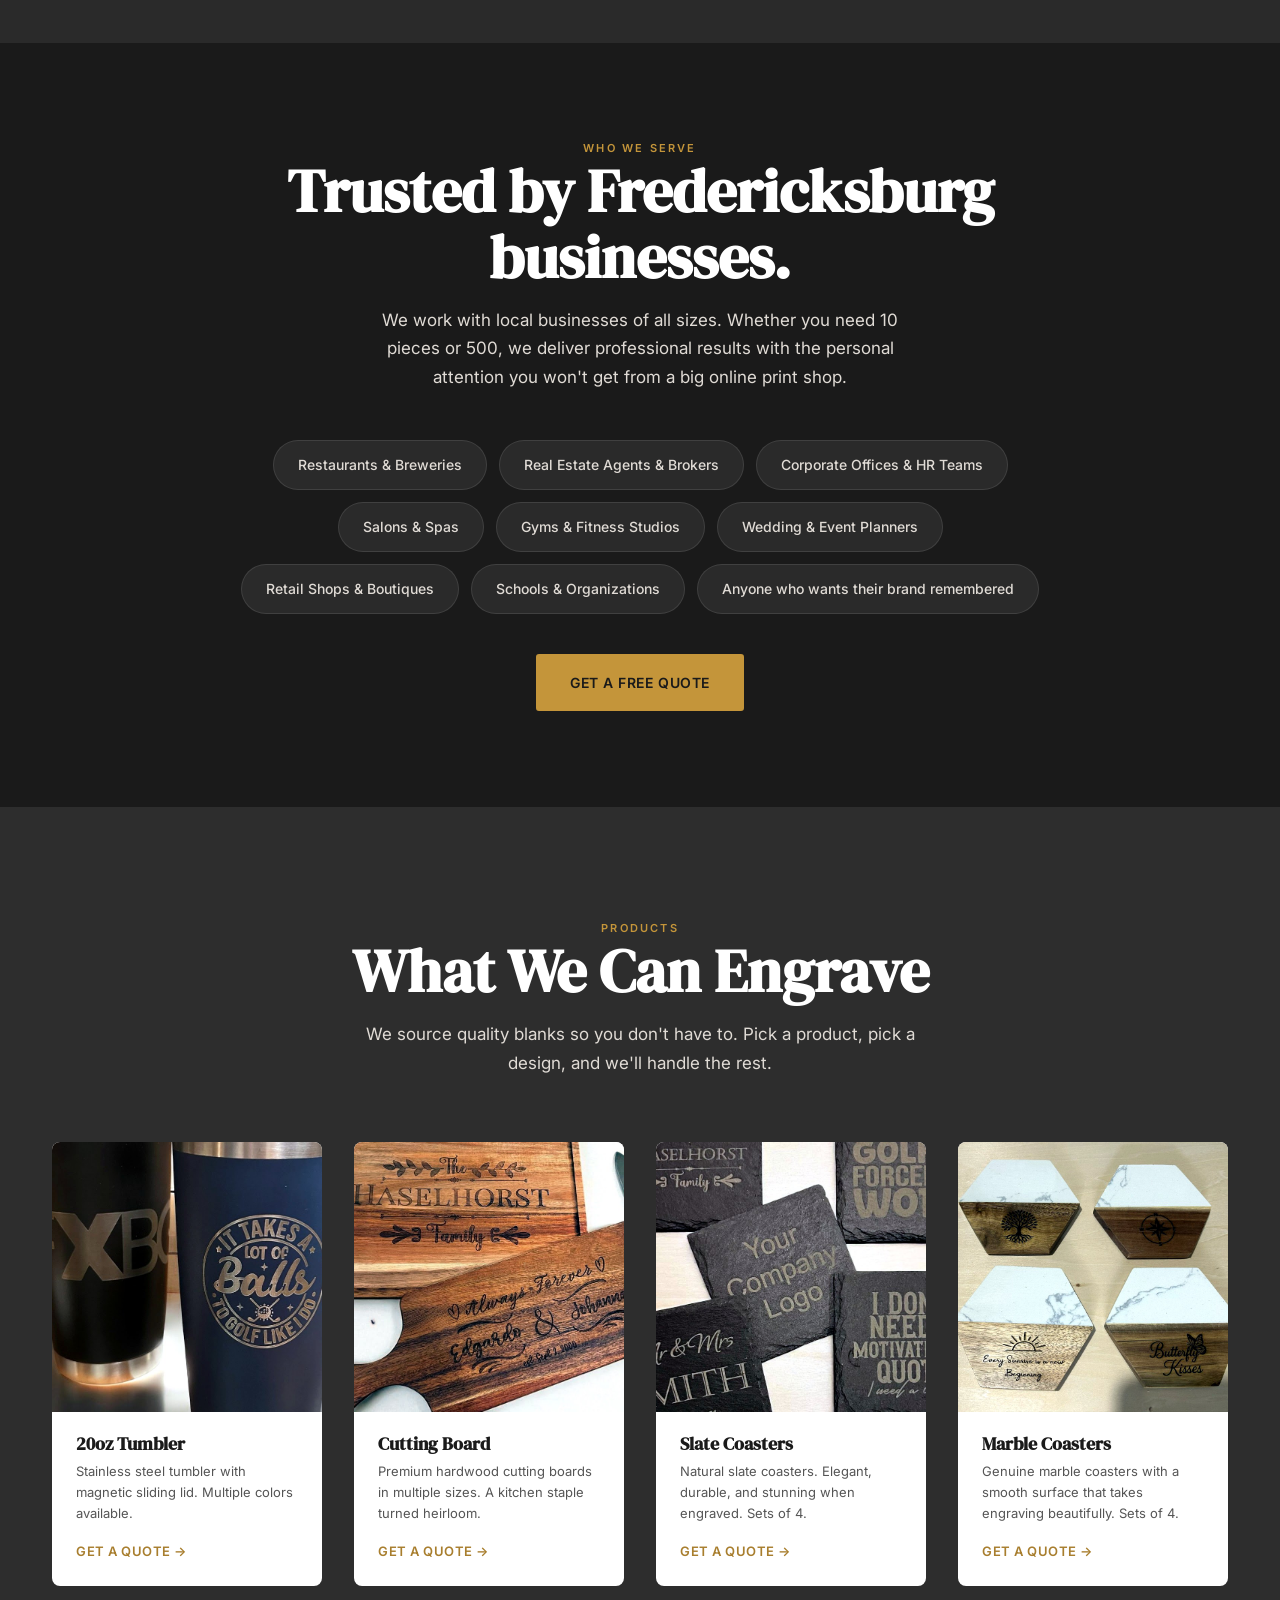
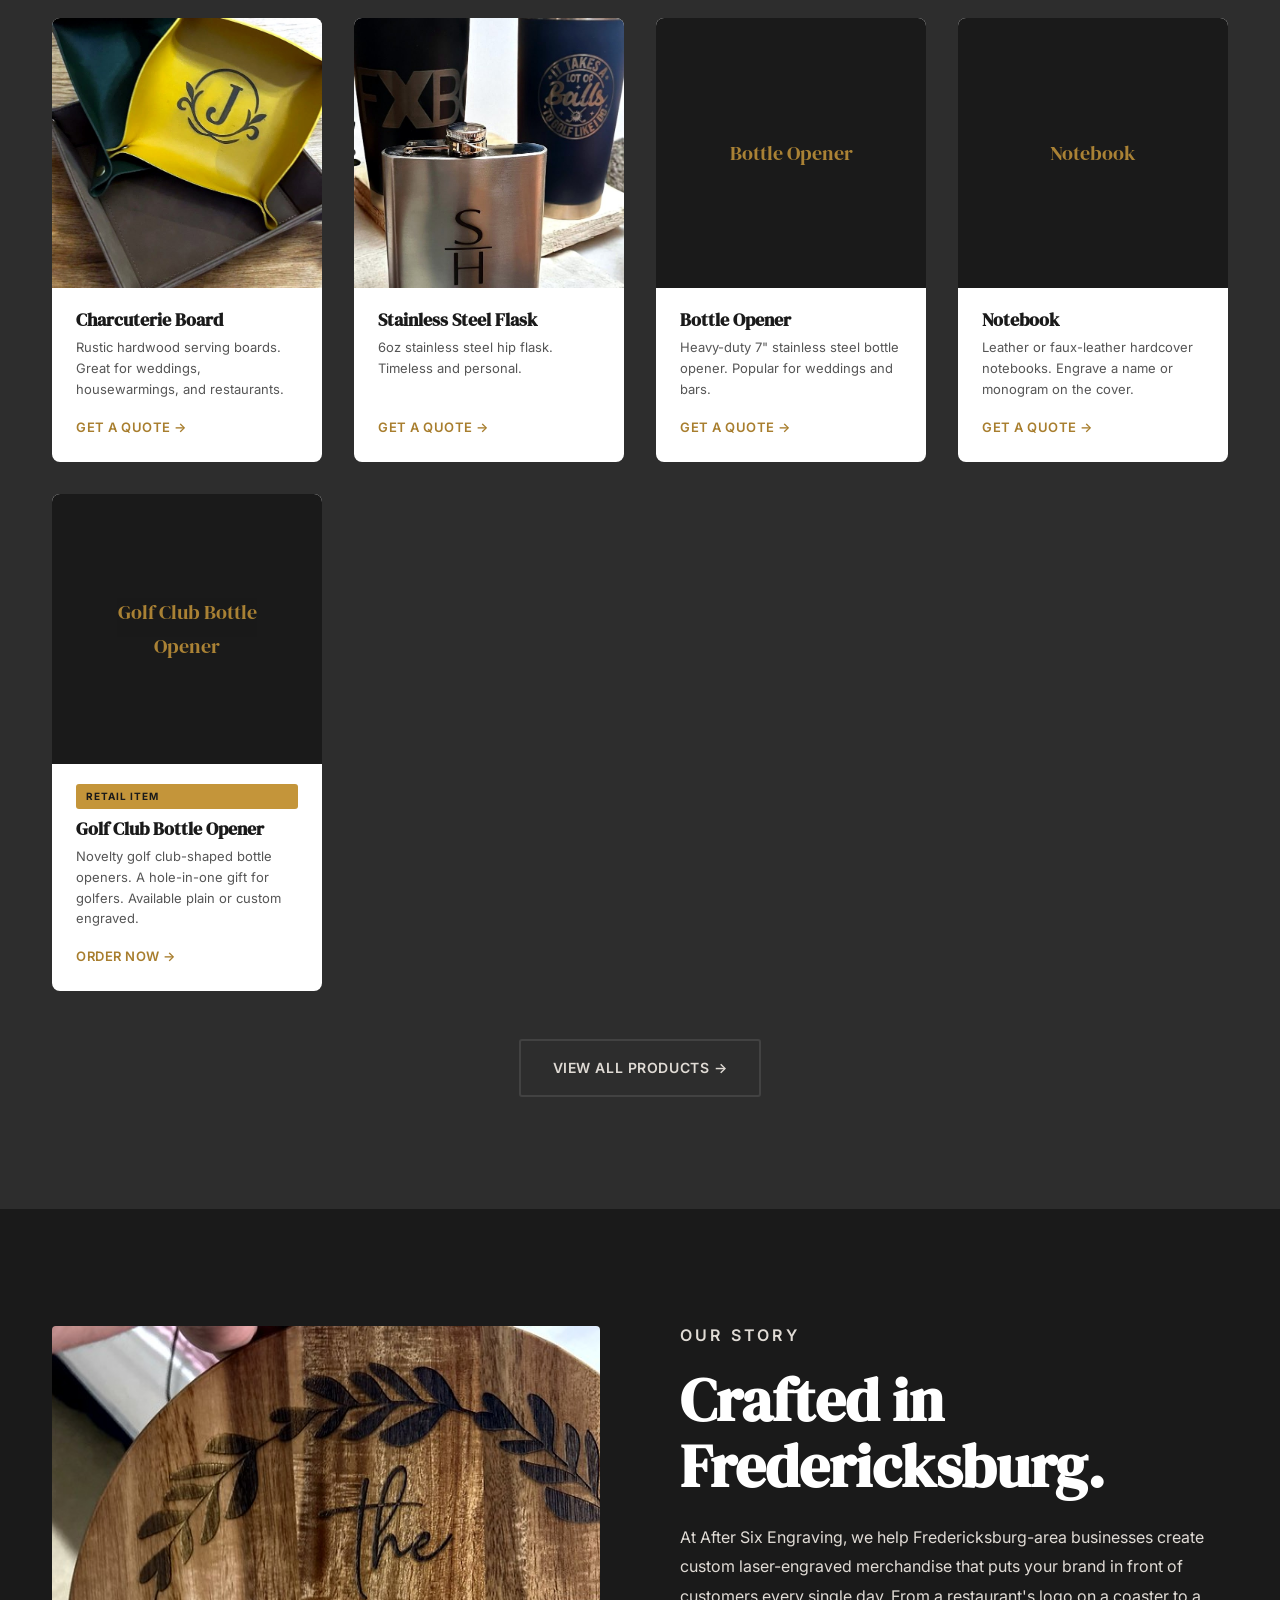
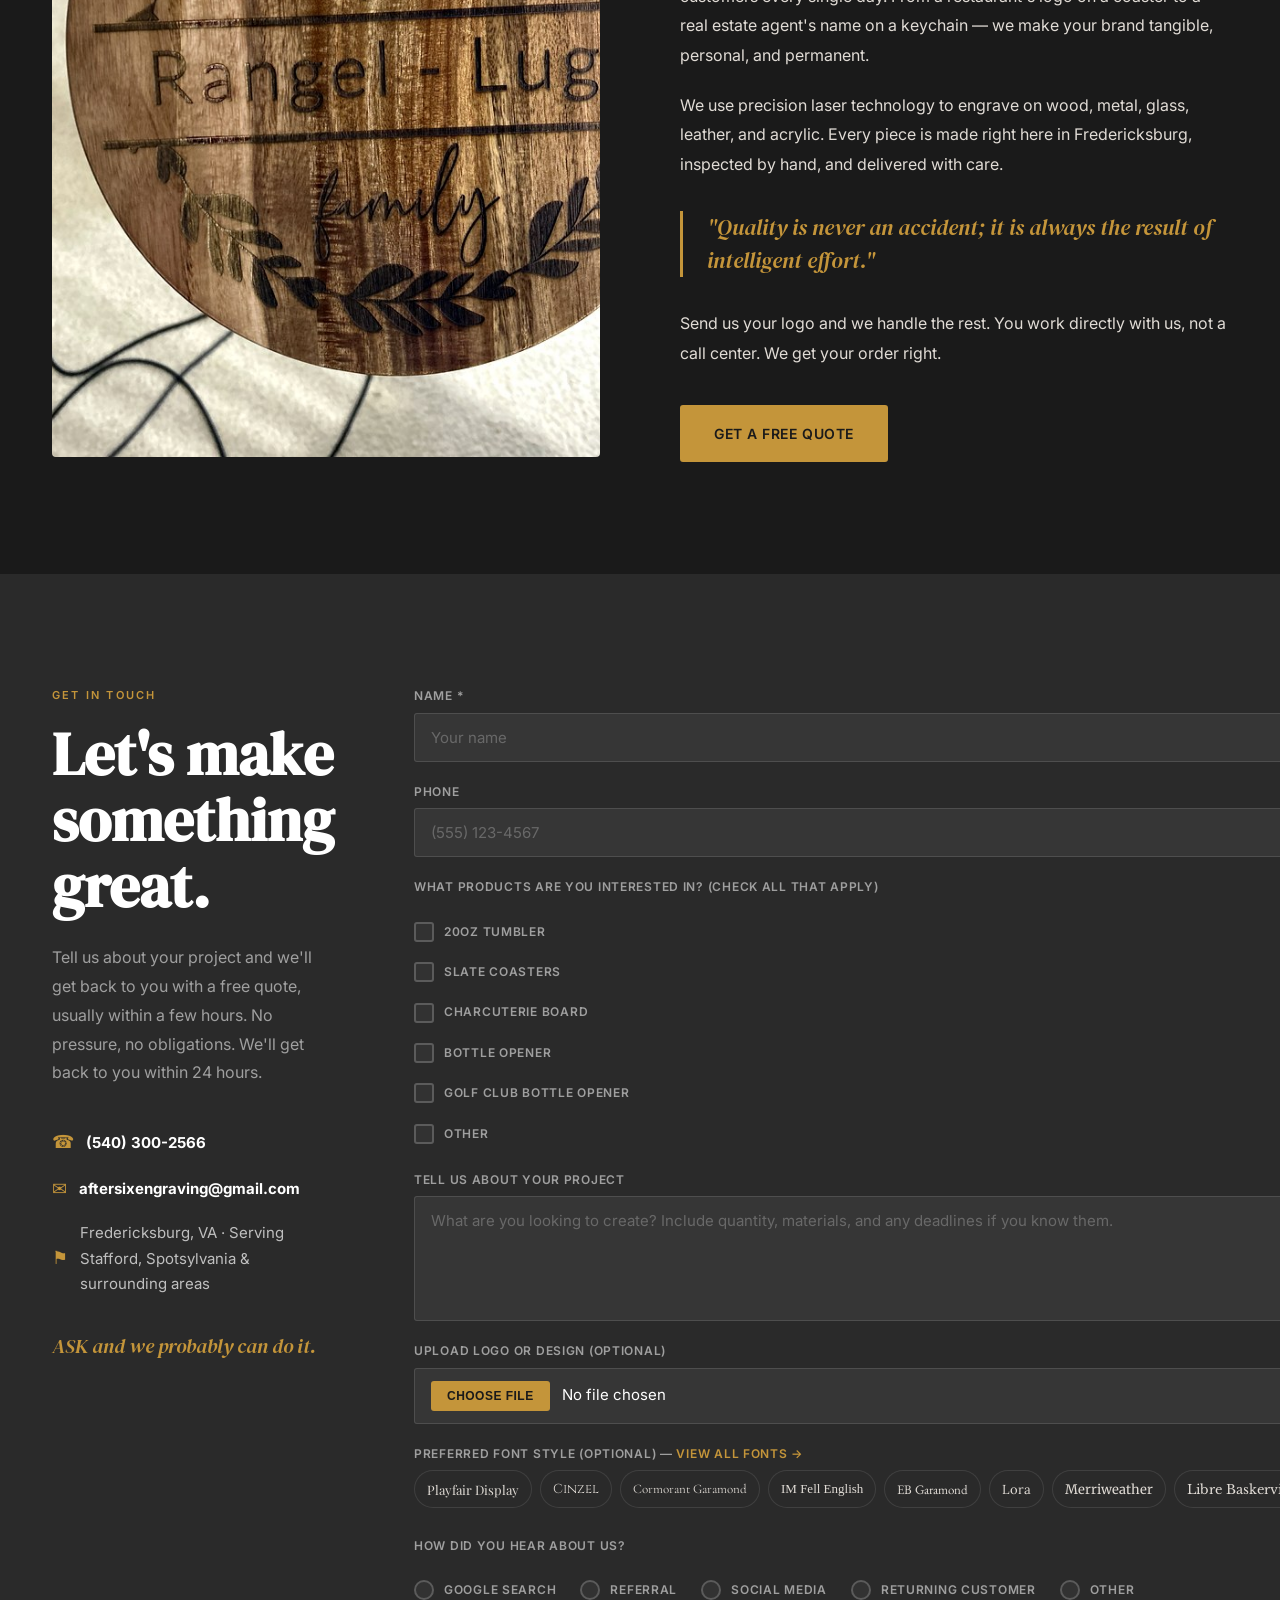
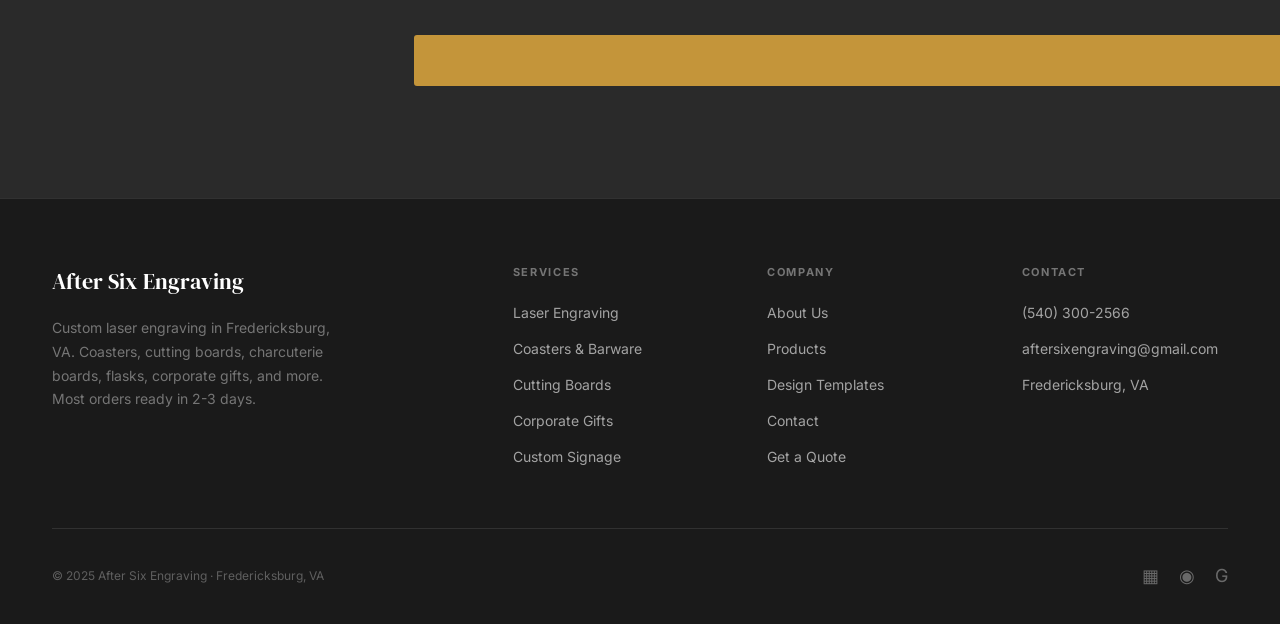
==== commit 54f7b192: "Update font list: remove Gothic, add 11 new fonts (22 total) Removed UnifrakturMaguntia (Gothic/Blac" ====
--- a/index.html
+++ b/index.html
@@ -16,7 +16,7 @@
   <!-- Fonts -->
   <link rel="preconnect" href="https://fonts.googleapis.com">
   <link rel="preconnect" href="https://fonts.gstatic.com" crossorigin>
-  <link href="https://fonts.googleapis.com/css2?family=DM+Serif+Display:ital@0;1&family=Inter:wght@400;500;600;700&family=Playfair+Display:wght@400;700&family=Cinzel:wght@400;700&family=Cormorant+Garamond:wght@400;600&family=IM+Fell+English&family=Montserrat:wght@400;600&family=Raleway:wght@400;600&family=Josefin+Sans:wght@400;600&family=Dancing+Script:wght@400;700&family=Great+Vibes&family=Pacifico&family=Oswald:wght@400;600&family=UnifrakturMaguntia&display=swap" rel="stylesheet">
+  <link href="https://fonts.googleapis.com/css2?family=DM+Serif+Display:ital@0;1&family=Inter:wght@400;500;600;700&family=Playfair+Display:wght@400;700&family=Cinzel:wght@400;700&family=Cormorant+Garamond:wght@400;600&family=IM+Fell+English&family=EB+Garamond:wght@400;600&family=Lora:wght@400;600&family=Merriweather:wght@400;700&family=Libre+Baskerville:wght@400;700&family=Spectral:wght@400;600&family=Italiana&family=Philosopher:wght@400;700&family=Montserrat:wght@400;600&family=Raleway:wght@400;600&family=Josefin+Sans:wght@400;600&family=Dancing+Script:wght@400;700&family=Great+Vibes&family=Pacifico&family=Pinyon+Script&family=Sacramento&family=Alex+Brush&family=Allura&family=Oswald:wght@400;600&display=swap" rel="stylesheet">
 
   <!-- Stylesheet -->
   <link rel="stylesheet" href="style.css">
@@ -813,14 +813,24 @@
         { name: 'Cinzel', family: "'Cinzel', serif" },
         { name: 'Cormorant Garamond', family: "'Cormorant Garamond', serif" },
         { name: 'IM Fell English', family: "'IM Fell English', serif" },
+        { name: 'EB Garamond', family: "'EB Garamond', serif" },
+        { name: 'Lora', family: "'Lora', serif" },
+        { name: 'Merriweather', family: "'Merriweather', serif" },
+        { name: 'Libre Baskerville', family: "'Libre Baskerville', serif" },
+        { name: 'Spectral', family: "'Spectral', serif" },
+        { name: 'Italiana', family: "'Italiana', serif" },
+        { name: 'Philosopher', family: "'Philosopher', sans-serif" },
         { name: 'Montserrat', family: "'Montserrat', sans-serif" },
         { name: 'Raleway', family: "'Raleway', sans-serif" },
         { name: 'Josefin Sans', family: "'Josefin Sans', sans-serif" },
         { name: 'Dancing Script', family: "'Dancing Script', cursive" },
         { name: 'Great Vibes', family: "'Great Vibes', cursive" },
         { name: 'Pacifico', family: "'Pacifico', cursive" },
-        { name: 'Oswald', family: "'Oswald', sans-serif" },
-        { name: 'UnifrakturMaguntia', family: "'UnifrakturMaguntia', cursive" }
+        { name: 'Pinyon Script', family: "'Pinyon Script', cursive" },
+        { name: 'Sacramento', family: "'Sacramento', cursive" },
+        { name: 'Alex Brush', family: "'Alex Brush', cursive" },
+        { name: 'Allura', family: "'Allura', cursive" },
+        { name: 'Oswald', family: "'Oswald', sans-serif" }
       ];
       var container = document.getElementById('quoteFontSelector');
       var hiddenField = document.getElementById('quoteFontField');
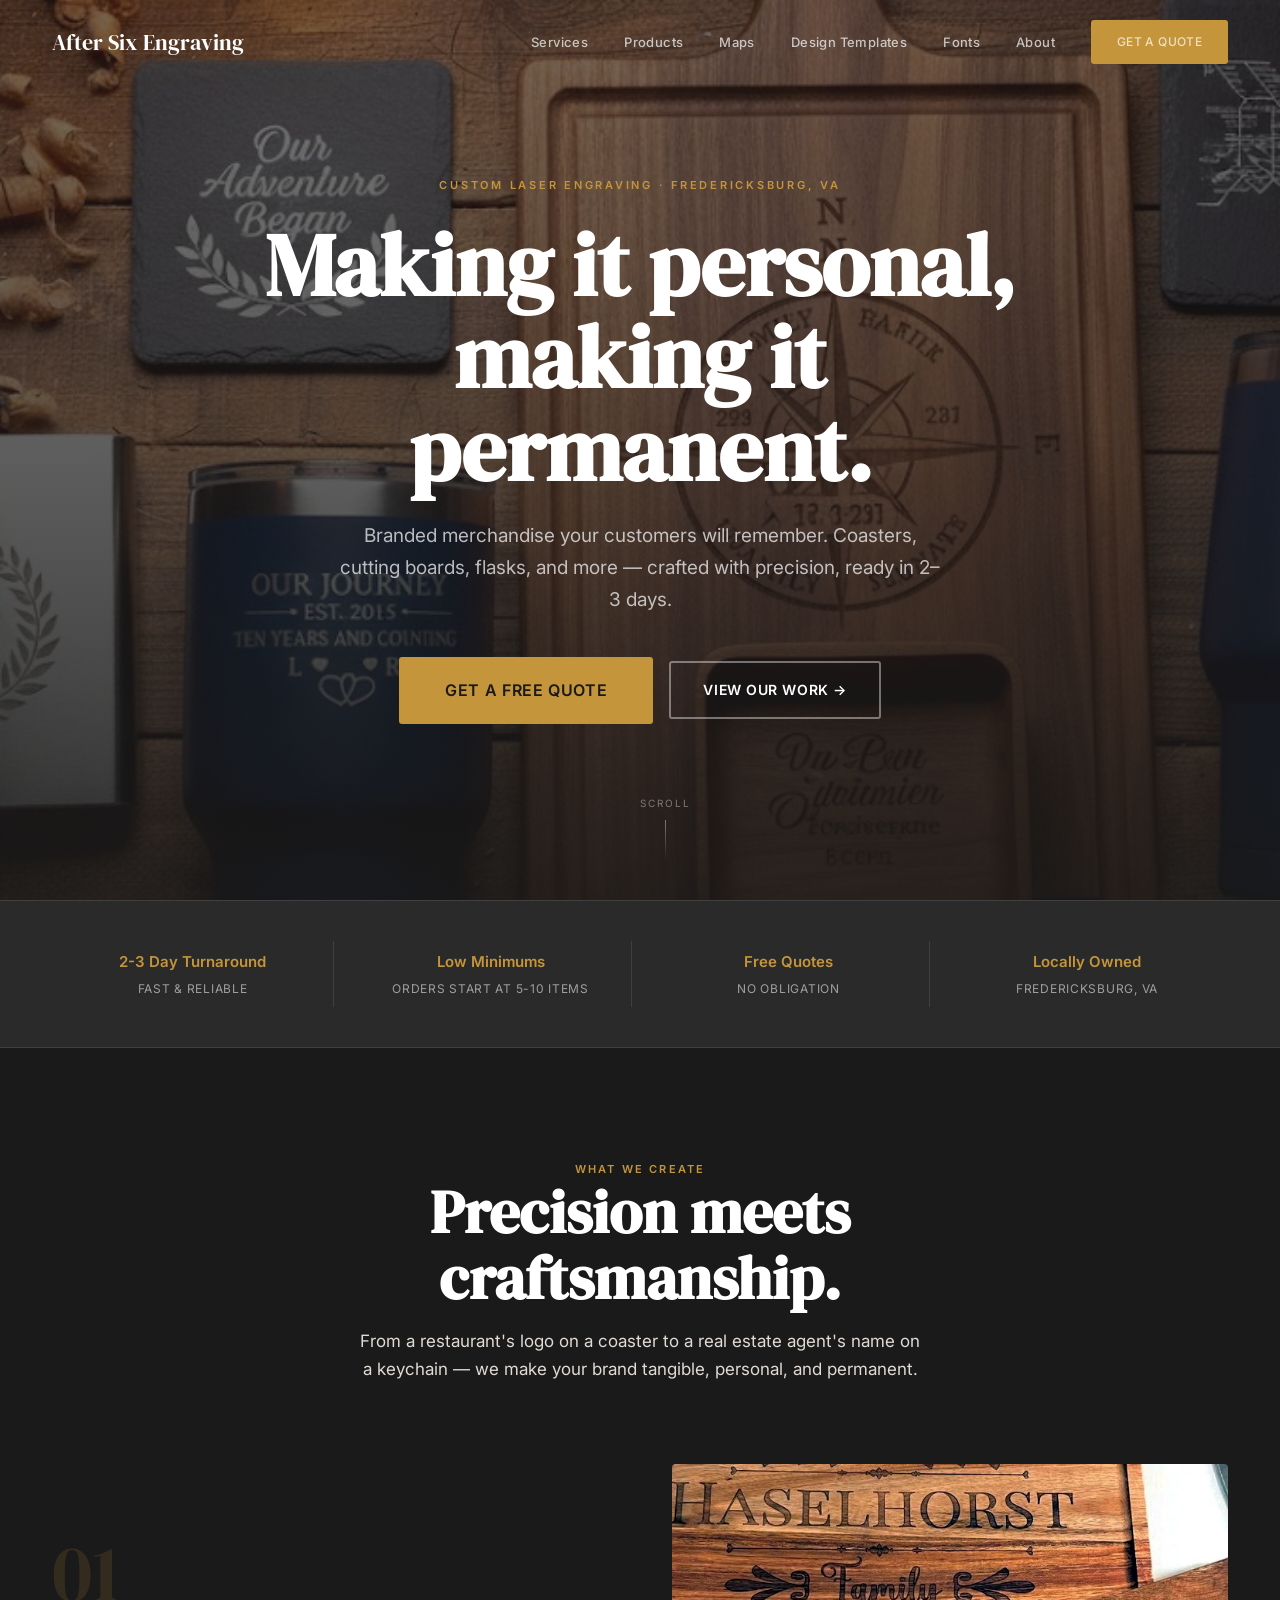
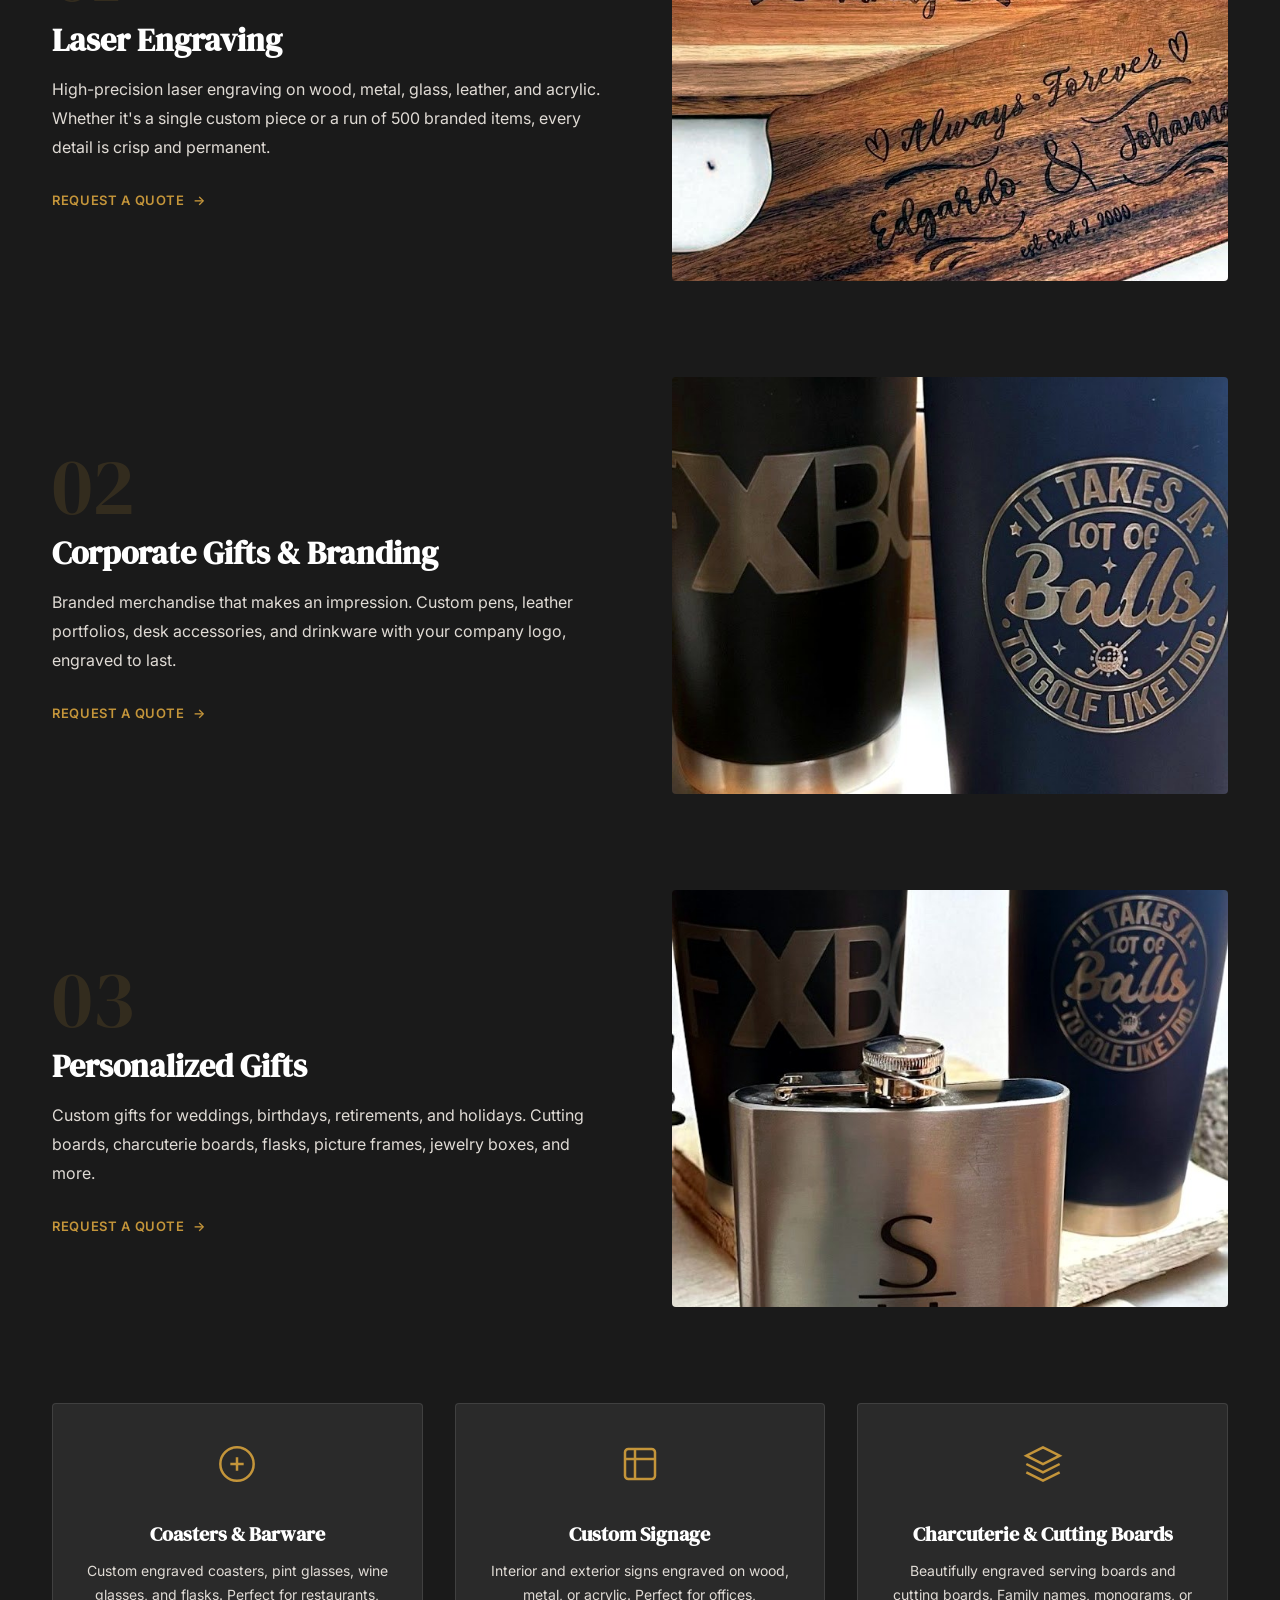
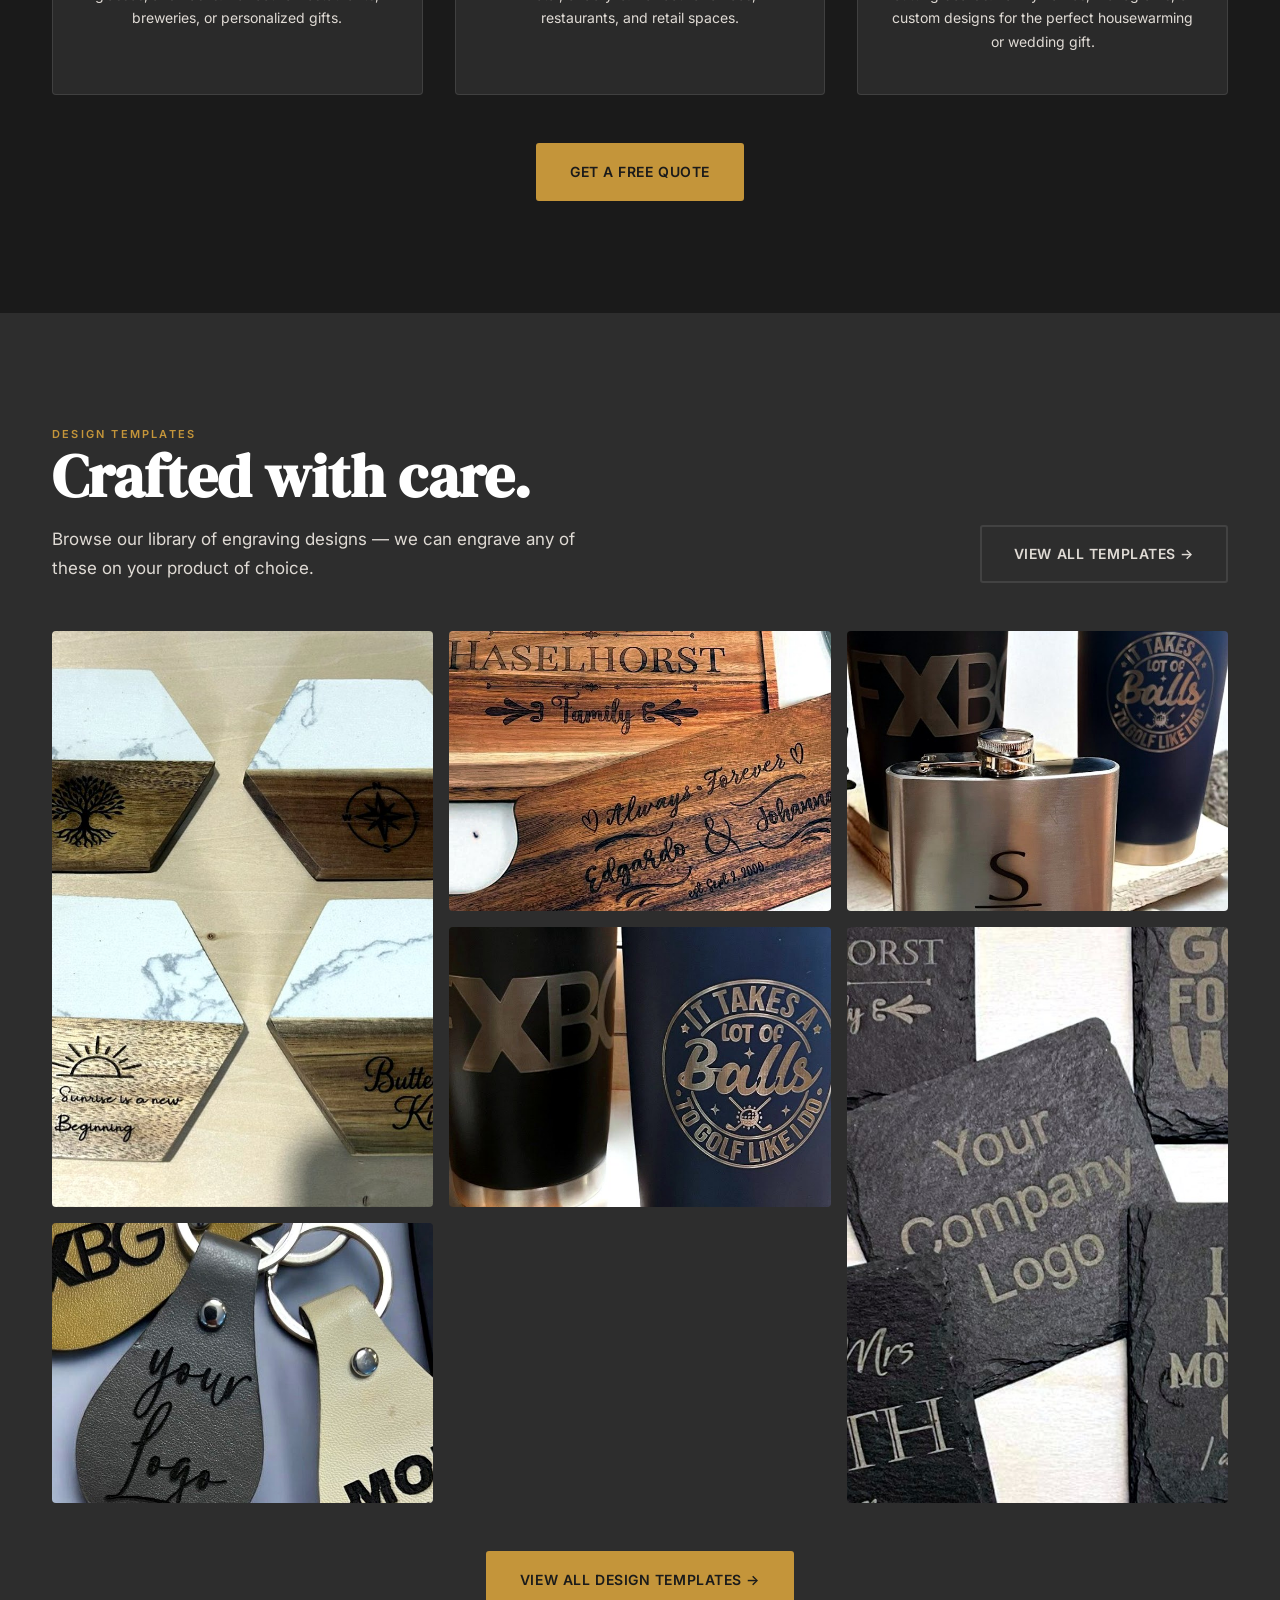
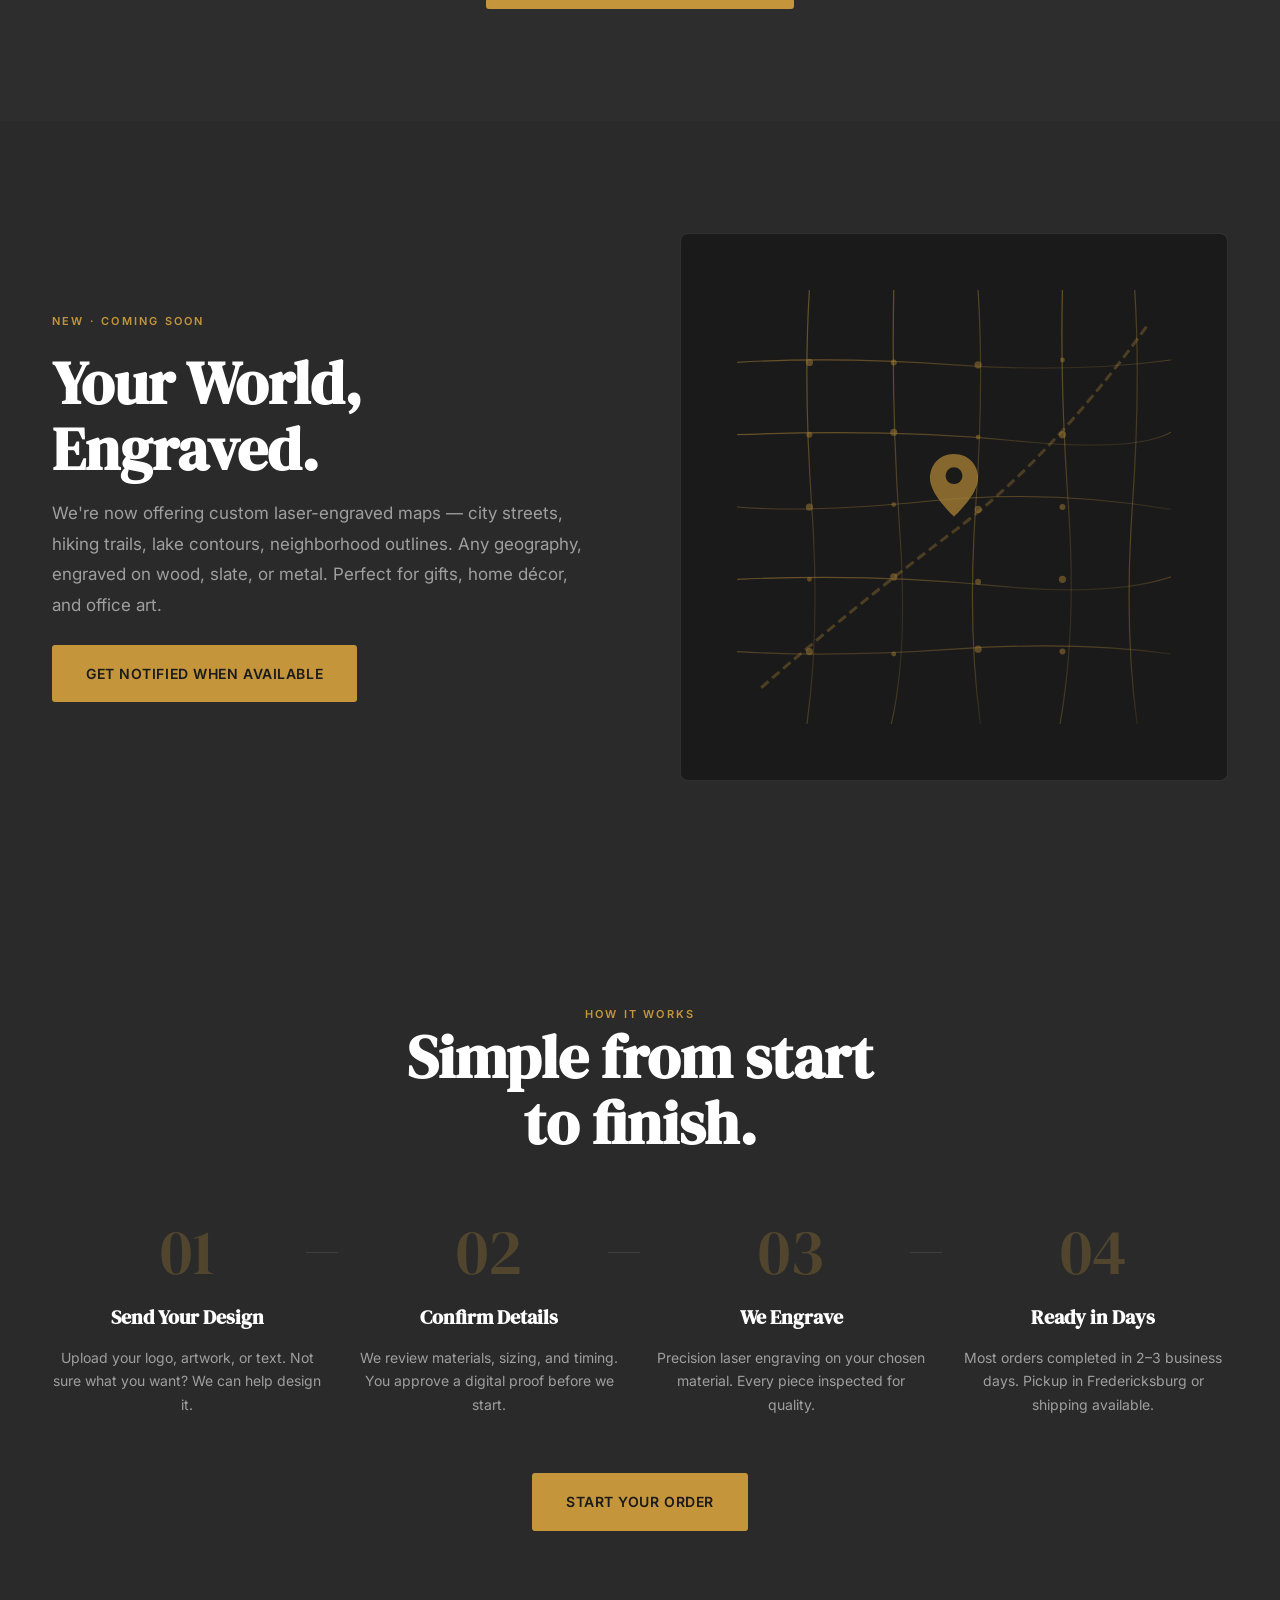
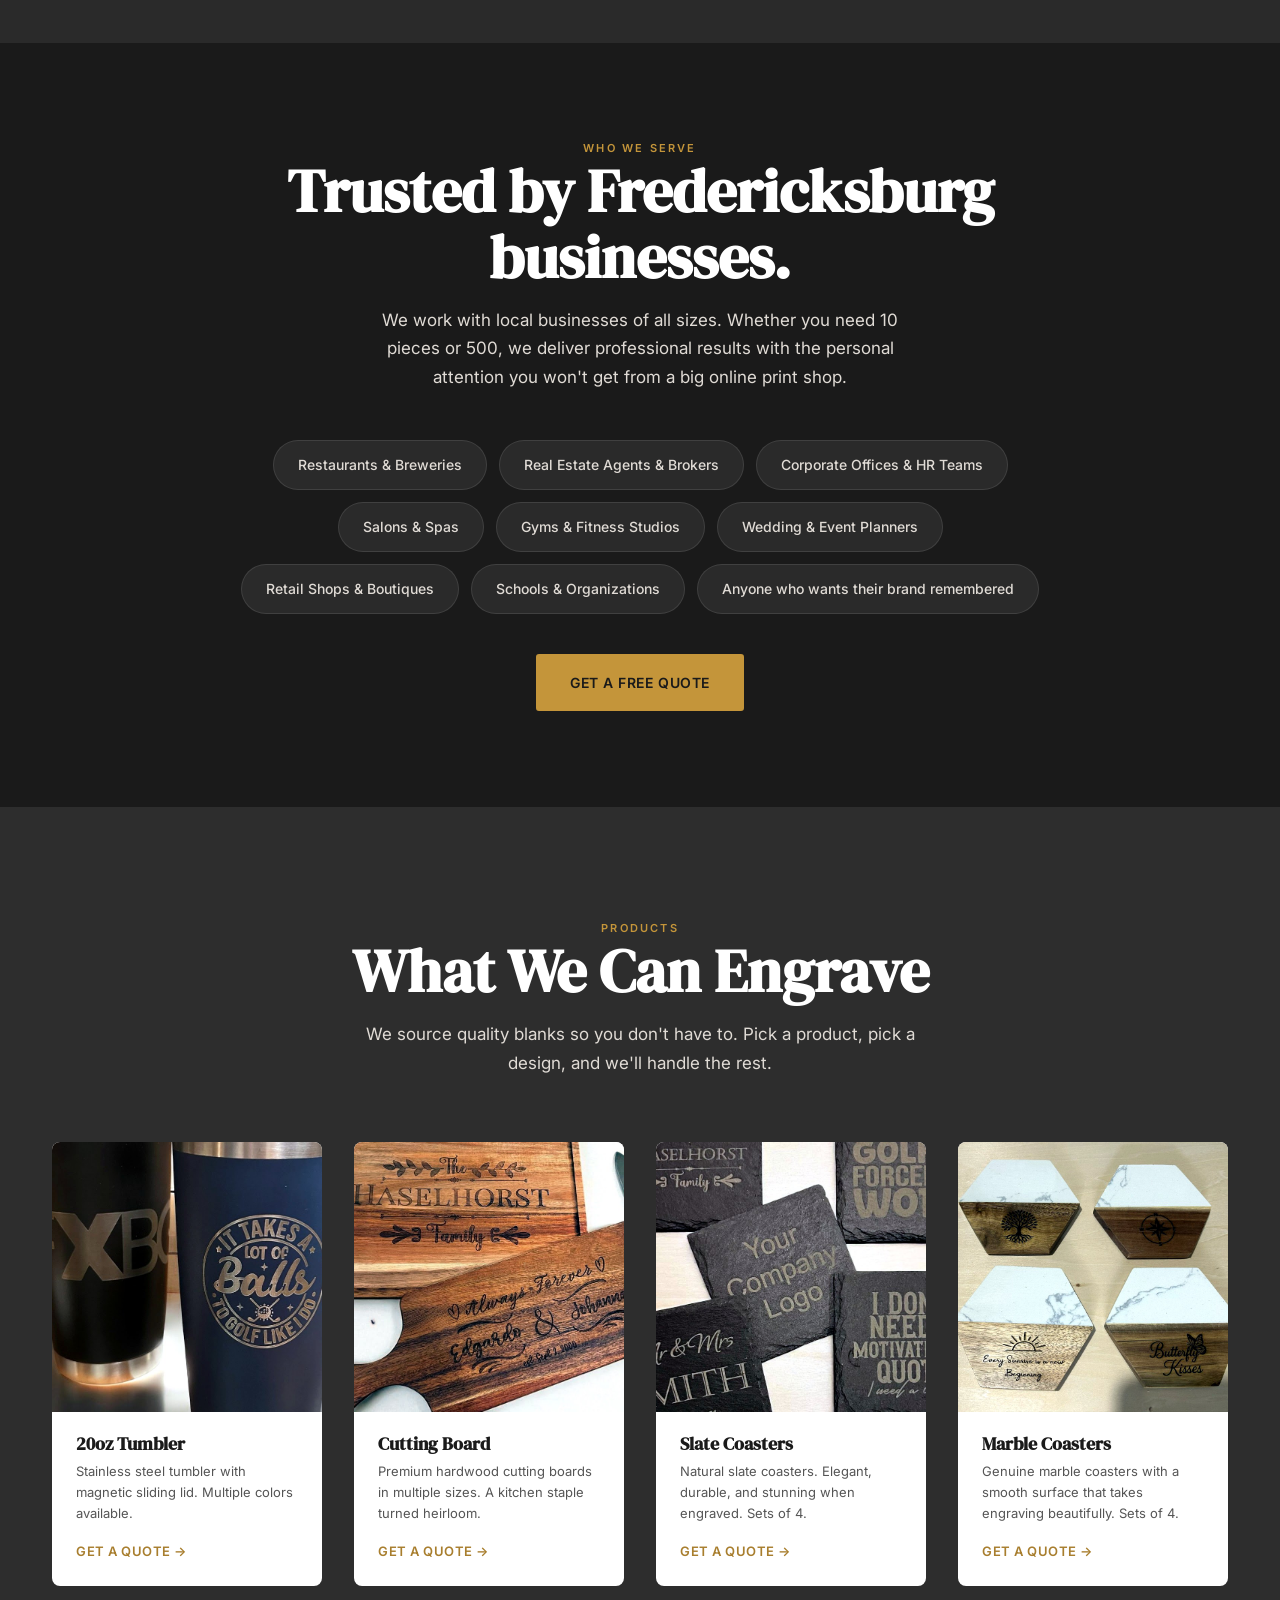
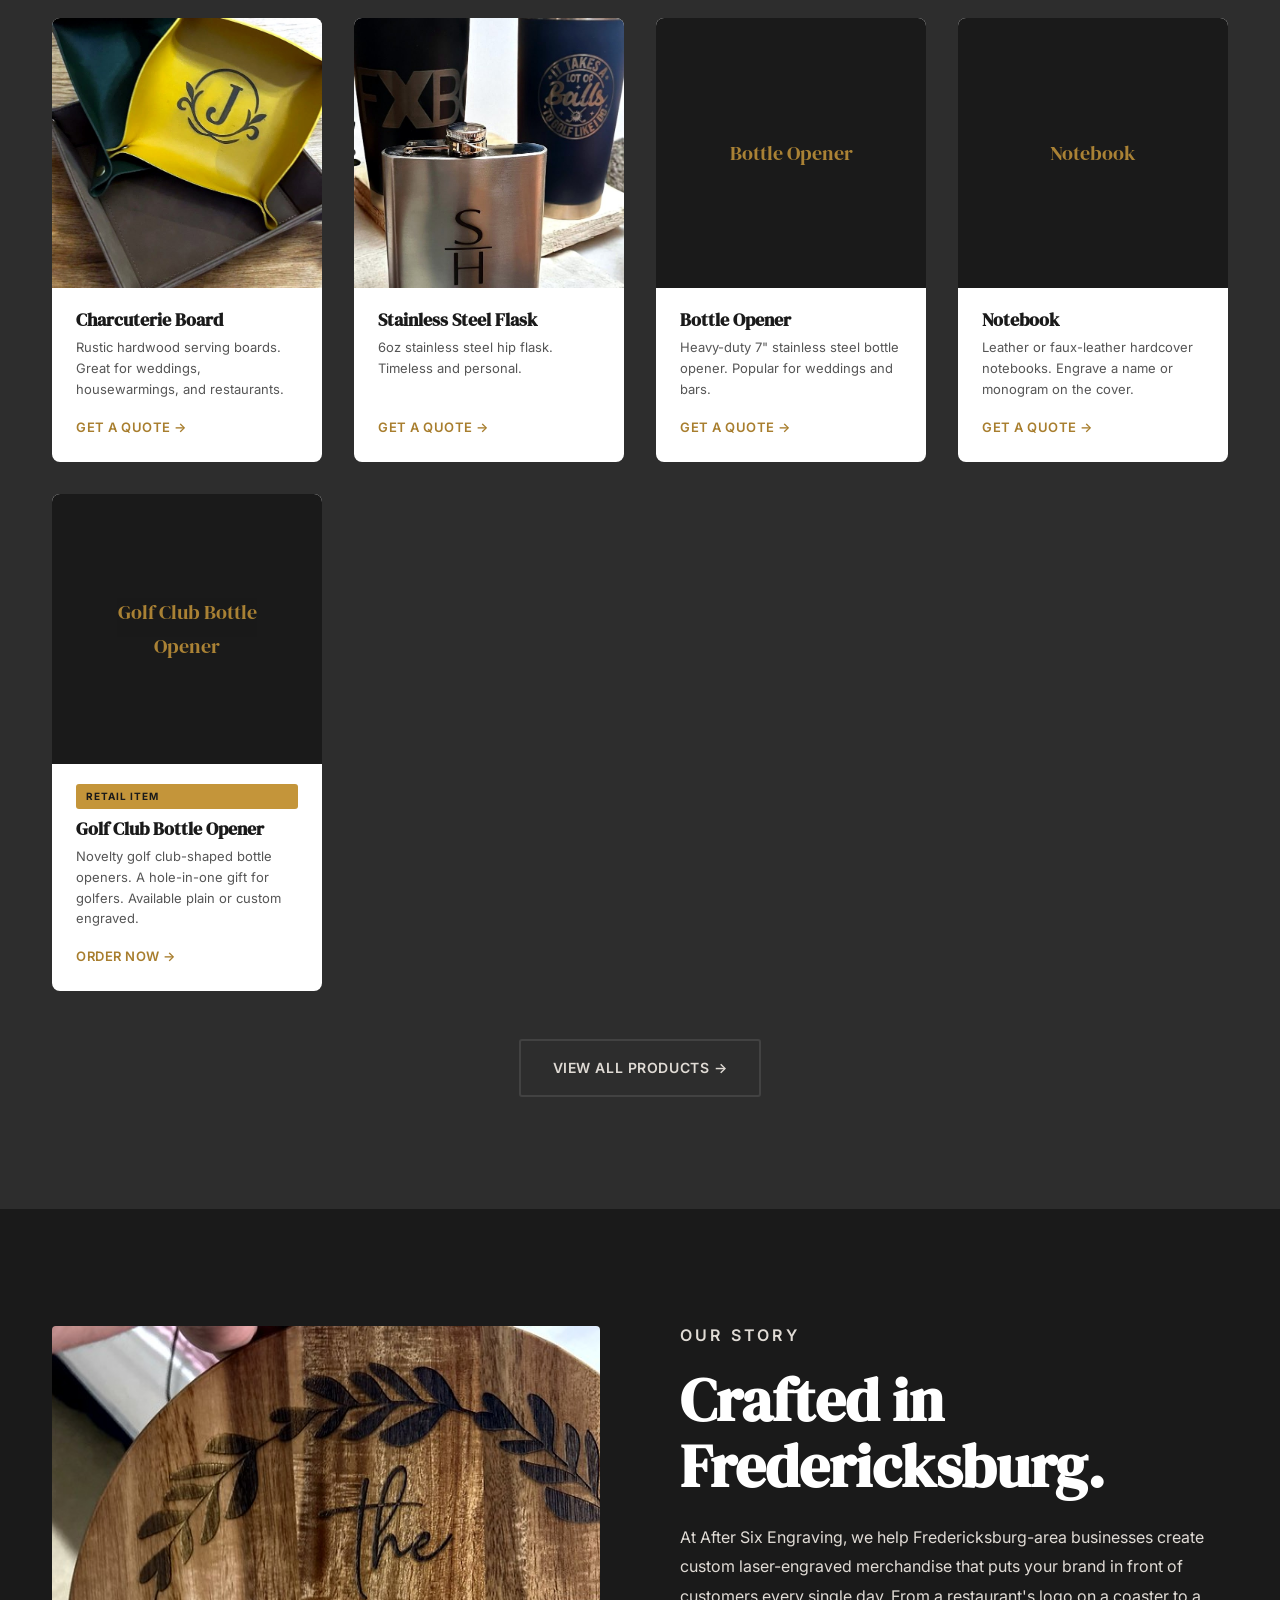
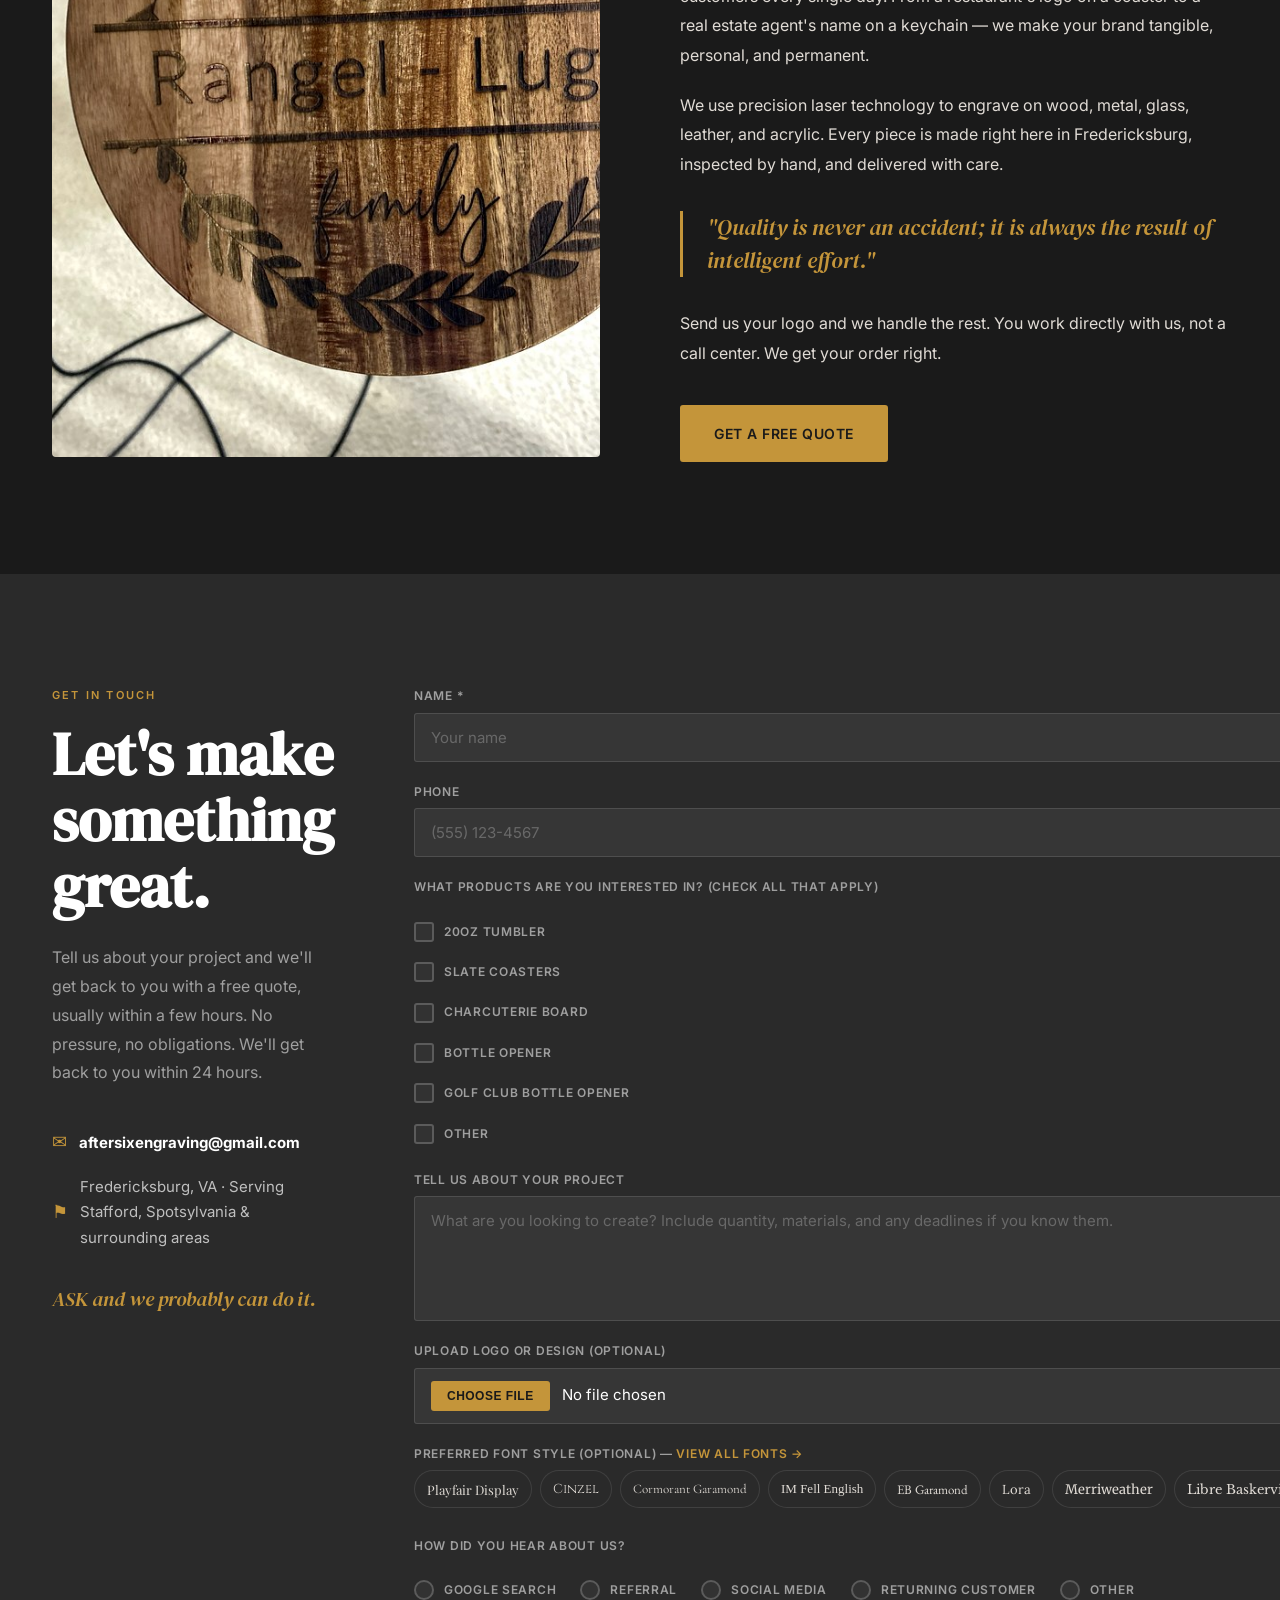
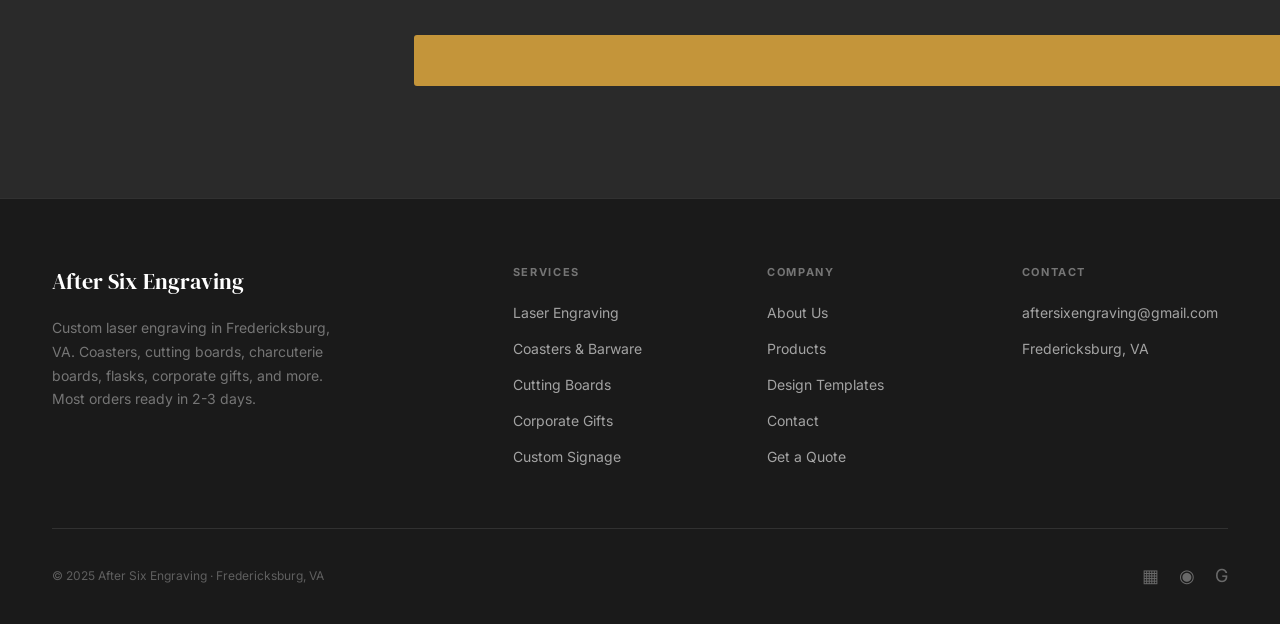
==== commit 798a2923: "Add Netlify Forms email notification setup to quote and map order forms Added _replyto hidden field " ====
--- a/index.html
+++ b/index.html
@@ -4,7 +4,7 @@
   <meta charset="UTF-8">
   <meta name="viewport" content="width=device-width, initial-scale=1.0">
   <title>After Six Engraving | Custom Laser Engraving in Fredericksburg, VA</title>
-  <meta name="description" content="Custom laser engraving for Fredericksburg area businesses. Coasters, cutting boards, charcuterie boards, flasks, corporate gifts. 2-3 day turnaround. Free quotes. (540) 300-2566.">
+  <meta name="description" content="Custom laser engraving for Fredericksburg area businesses. Coasters, cutting boards, charcuterie boards, flasks, corporate gifts. 2-3 day turnaround. Free quotes.">
 
   <!-- Open Graph -->
   <meta property="og:title" content="After Six Engraving | Custom Laser Engraving in Fredericksburg, VA">
@@ -27,7 +27,6 @@
     "@context": "https://schema.org",
     "@type": "LocalBusiness",
     "name": "After Six Engraving",
-    "telephone": "(540) 300-2566",
     "email": "aftersixengraving@gmail.com",
     "url": "https://aftersixengraving.com",
     "address": {
@@ -564,10 +563,6 @@
           <p class="contact__desc">Tell us about your project and we'll get back to you with a free quote, usually within a few hours. No pressure, no obligations. We'll get back to you within 24 hours.</p>
           <ul class="contact__details">
             <li>
-              <span class="contact__details-icon">&#9742;</span>
-              <span><strong>(540) 300-2566</strong></span>
-            </li>
-            <li>
               <span class="contact__details-icon">&#9993;</span>
               <span><strong>aftersixengraving@gmail.com</strong></span>
             </li>
@@ -579,12 +574,14 @@
           <p class="contact__tagline">ASK and we probably can do it.</p>
         </div>
 
+        <!-- Netlify Forms: configure email notifications in Netlify dashboard → Forms → quote-request → Notifications → Email Steve at aftersixengraving@gmail.com -->
         <form class="contact__form reveal reveal-delay-2" name="quote-request" method="POST" data-netlify="true" netlify-honeypot="bot-field">
           <!-- Honeypot -->
           <p class="ohnohoney">
             <label>Don't fill this out: <input name="bot-field"></label>
           </p>
           <input type="hidden" name="form-name" value="quote-request">
+          <input type="hidden" name="_replyto" value="aftersixengraving@gmail.com">
 
           <div class="contact__form-row">
             <div class="form-field">
@@ -684,7 +681,6 @@
         </div>
         <div class="footer__col">
           <h4 class="footer__col-title">Contact</h4>
-          <a href="tel:5403002566">(540) 300-2566</a>
           <a href="mailto:aftersixengraving@gmail.com">aftersixengraving@gmail.com</a>
           <a href="fredericksburg.html">Fredericksburg, VA</a>
         </div>
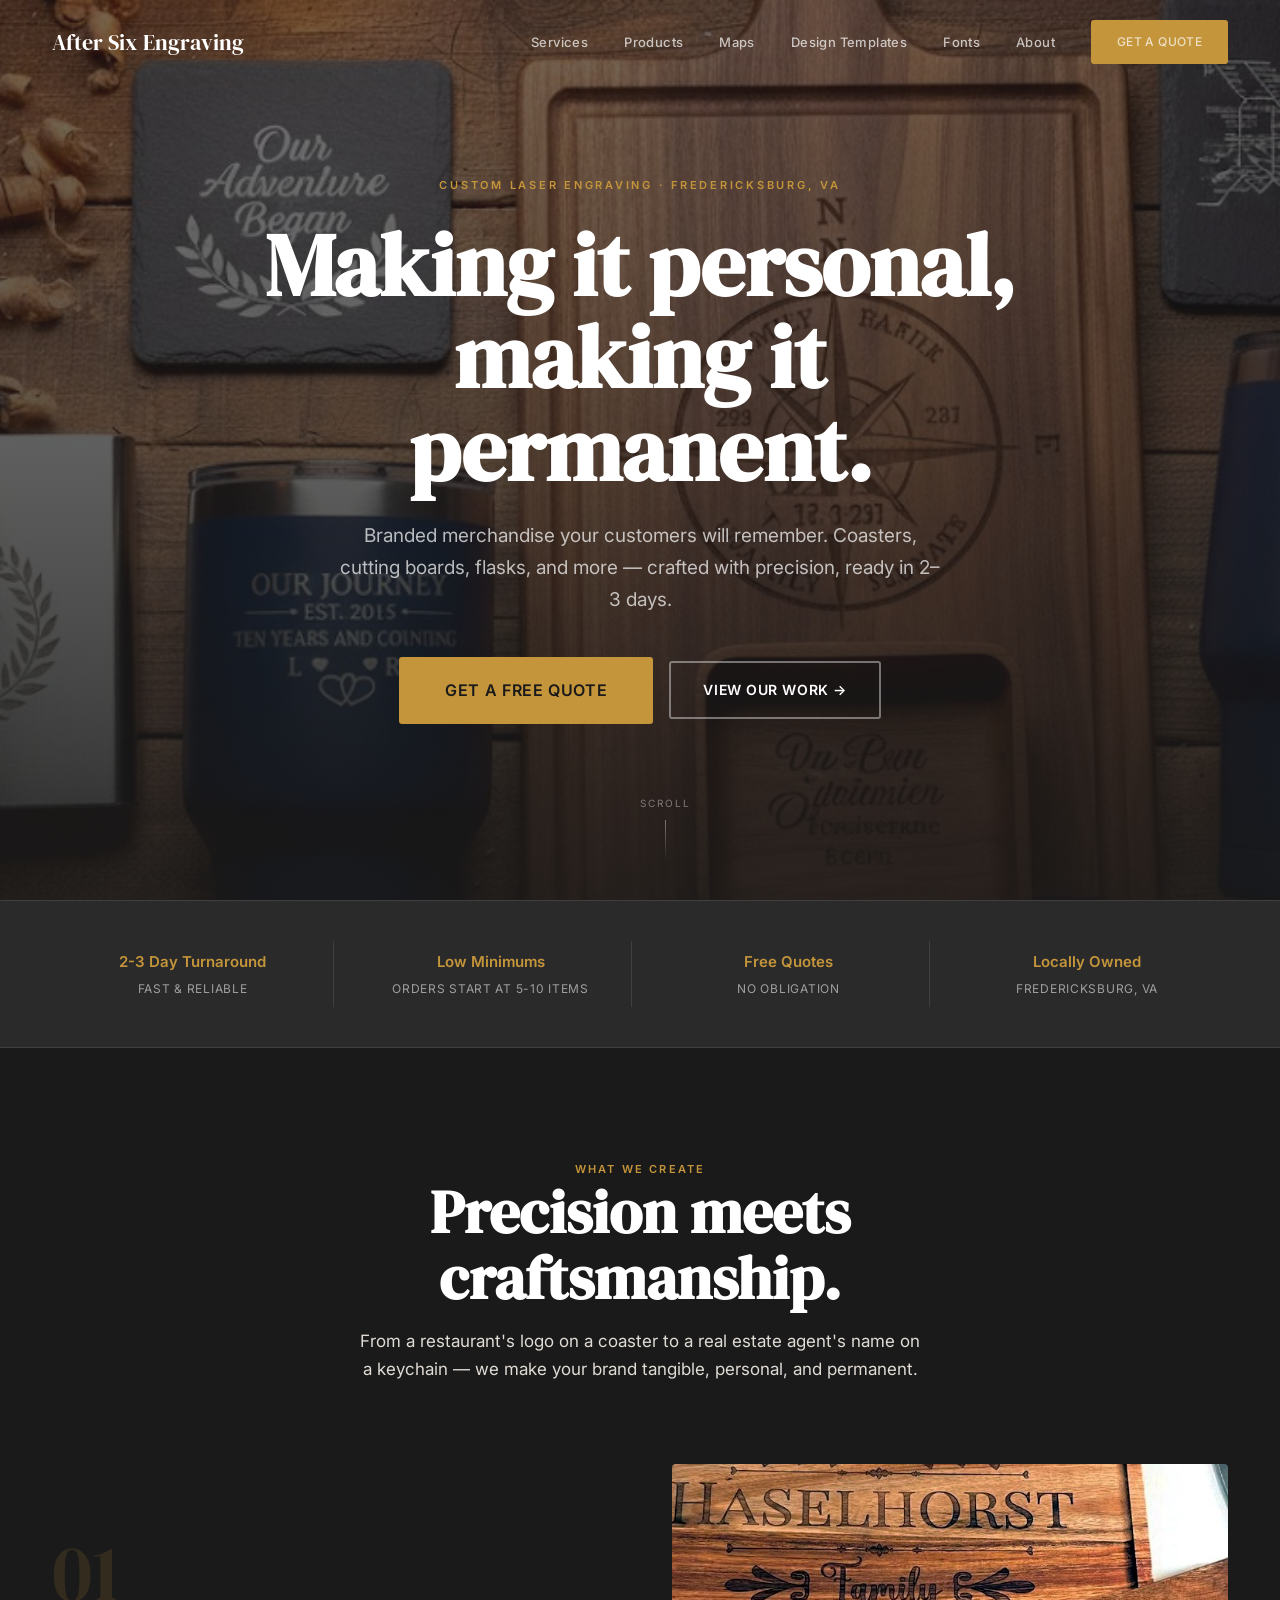
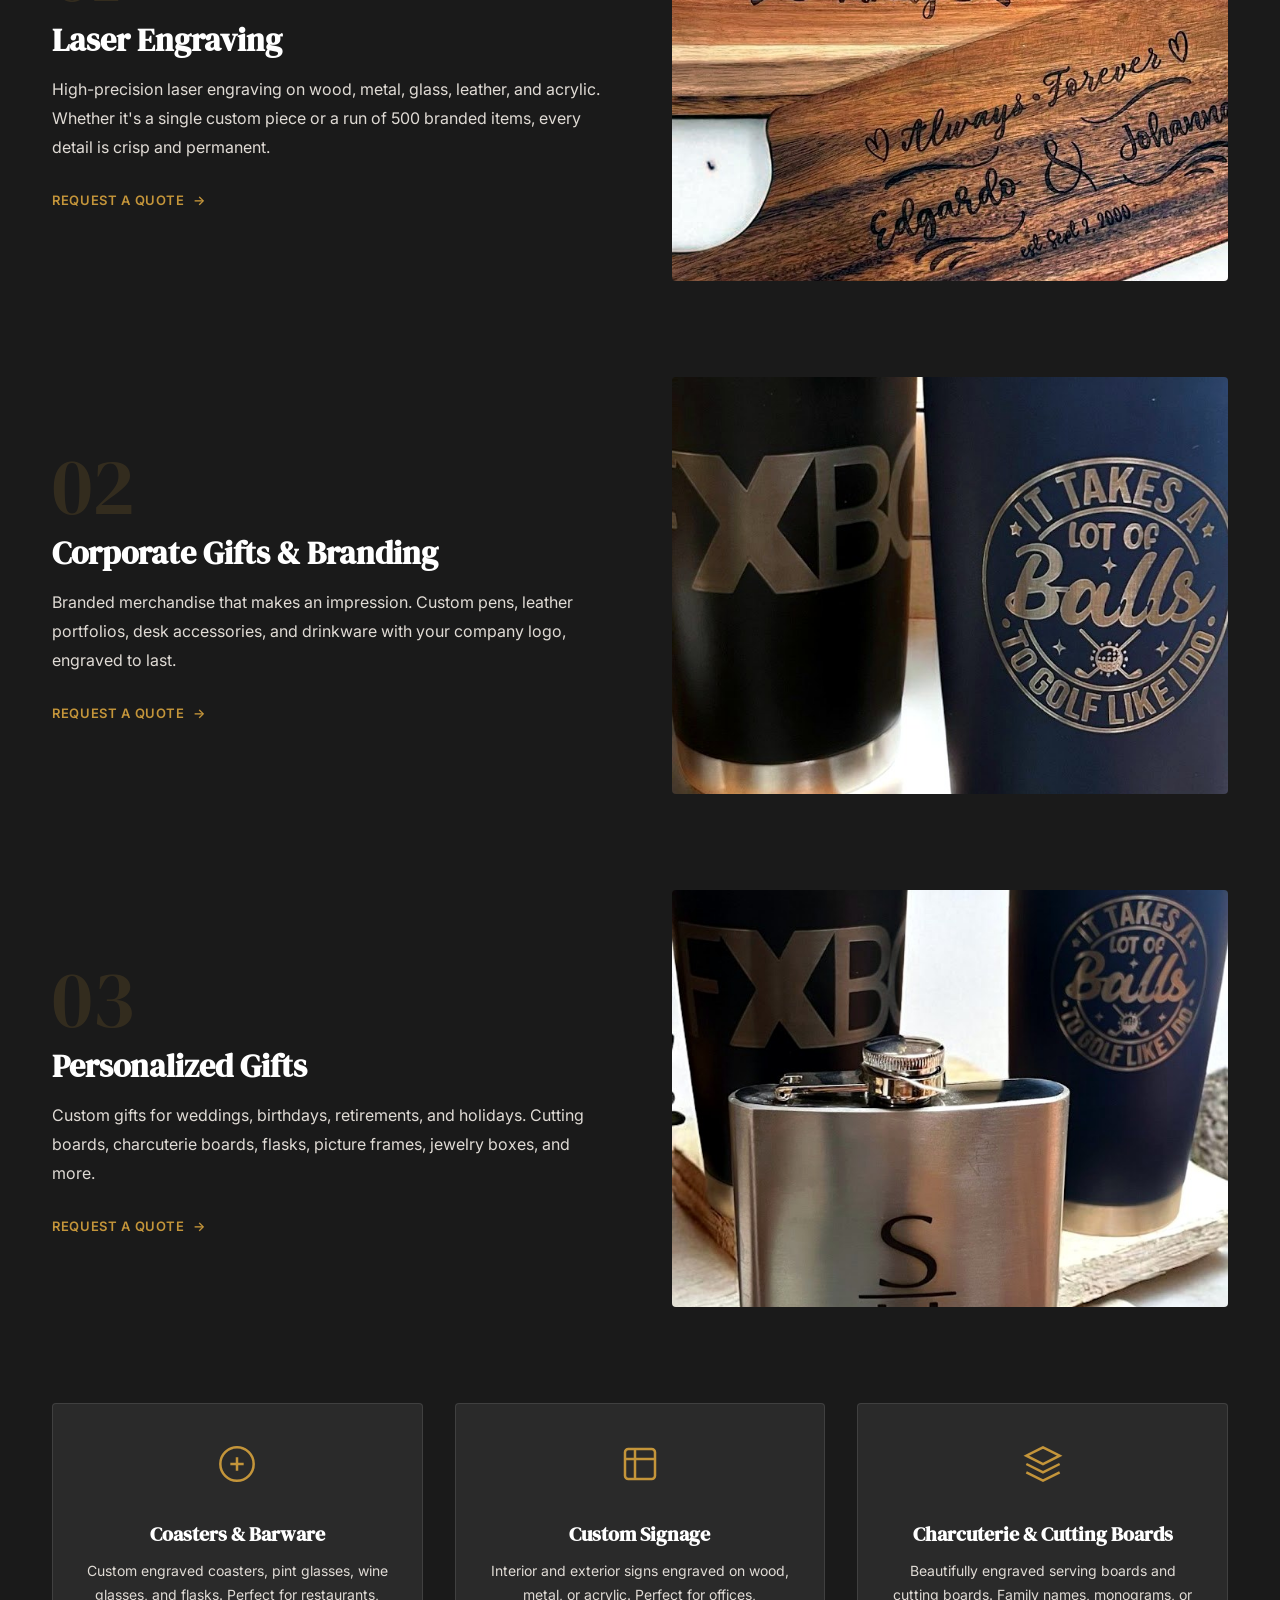
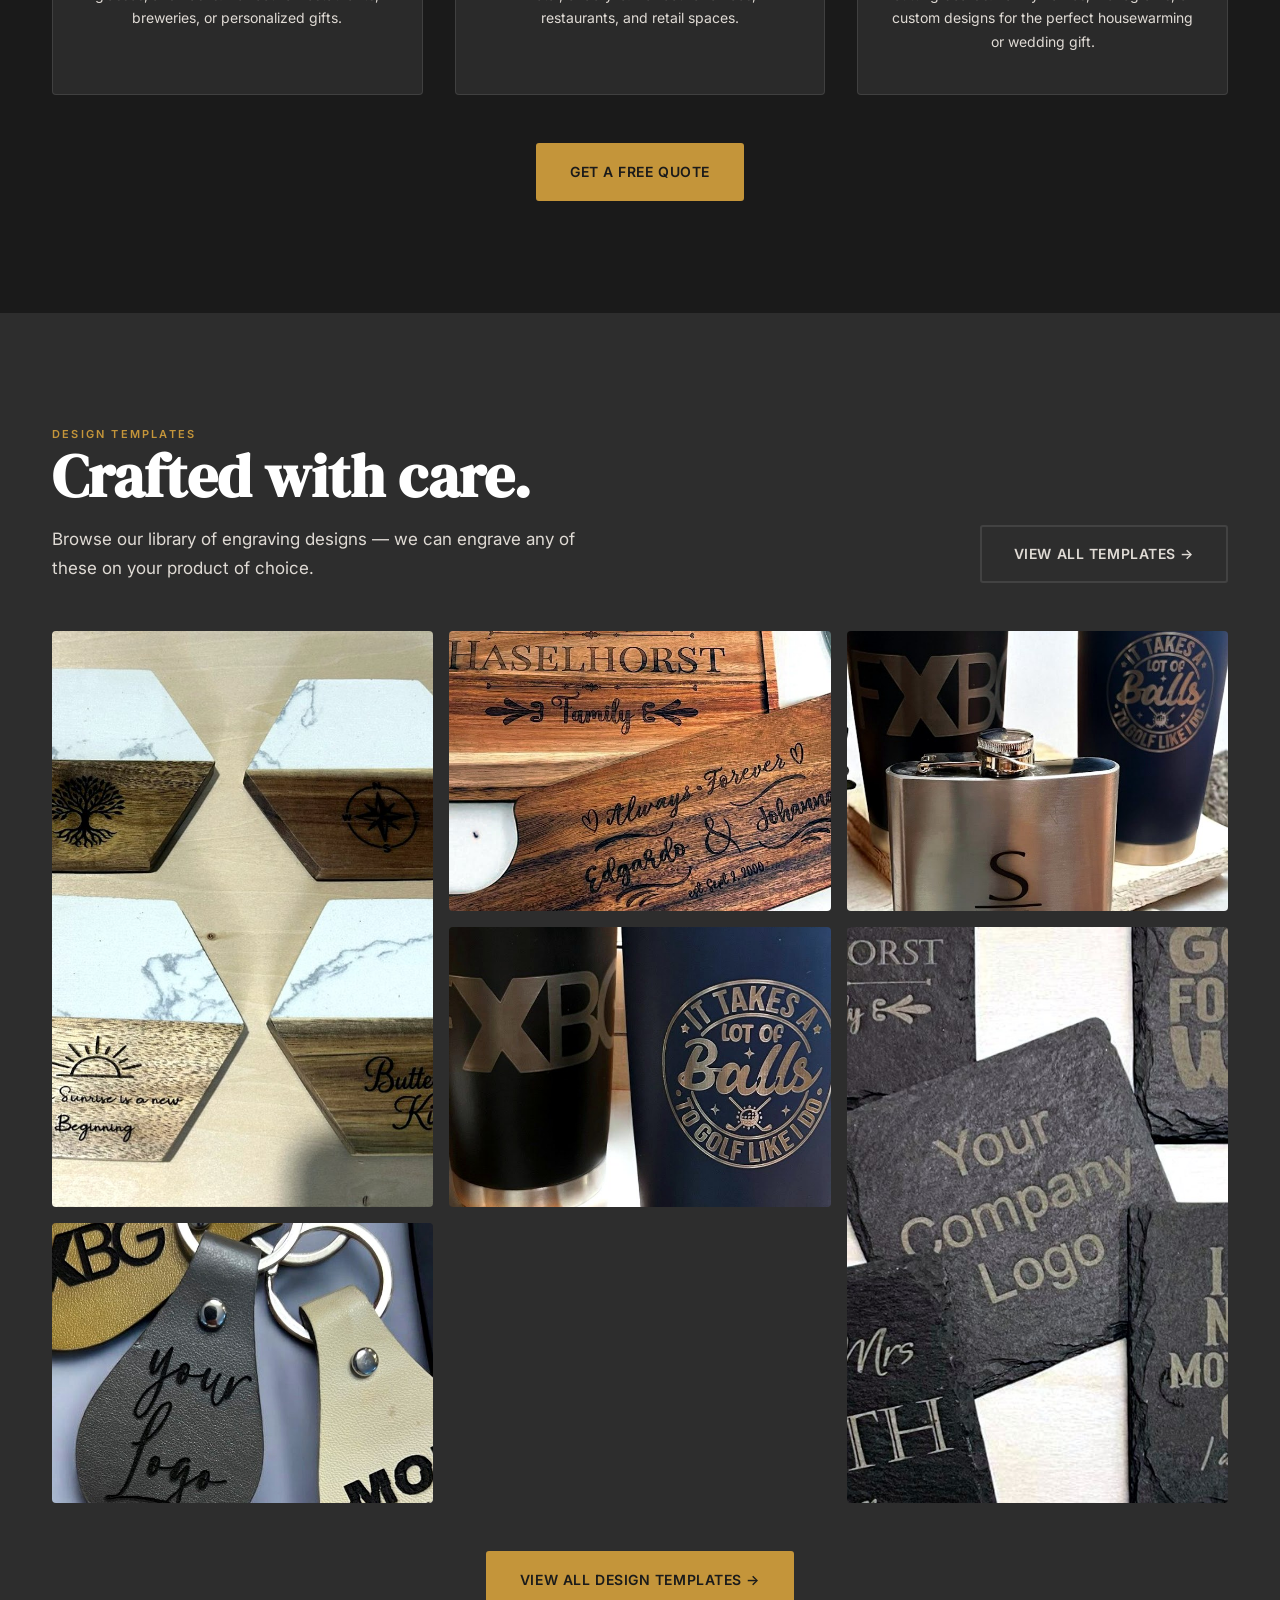
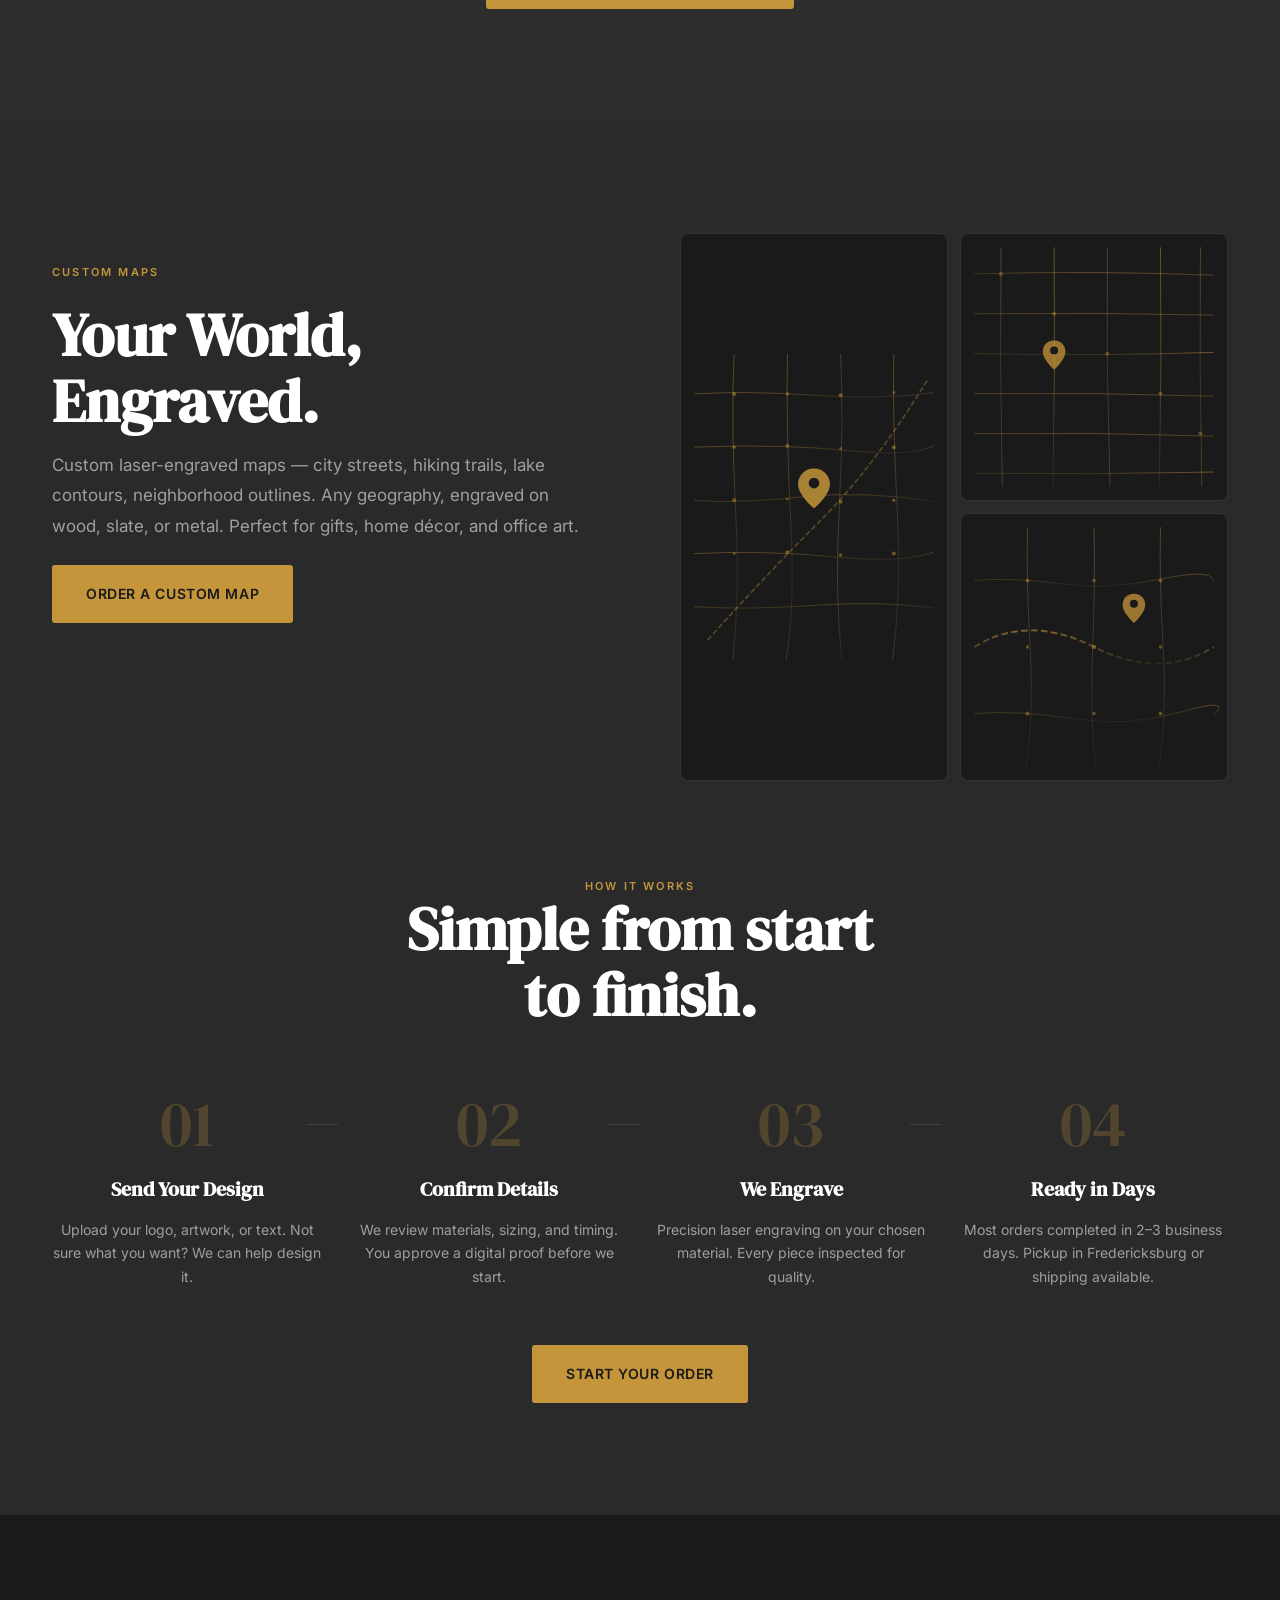
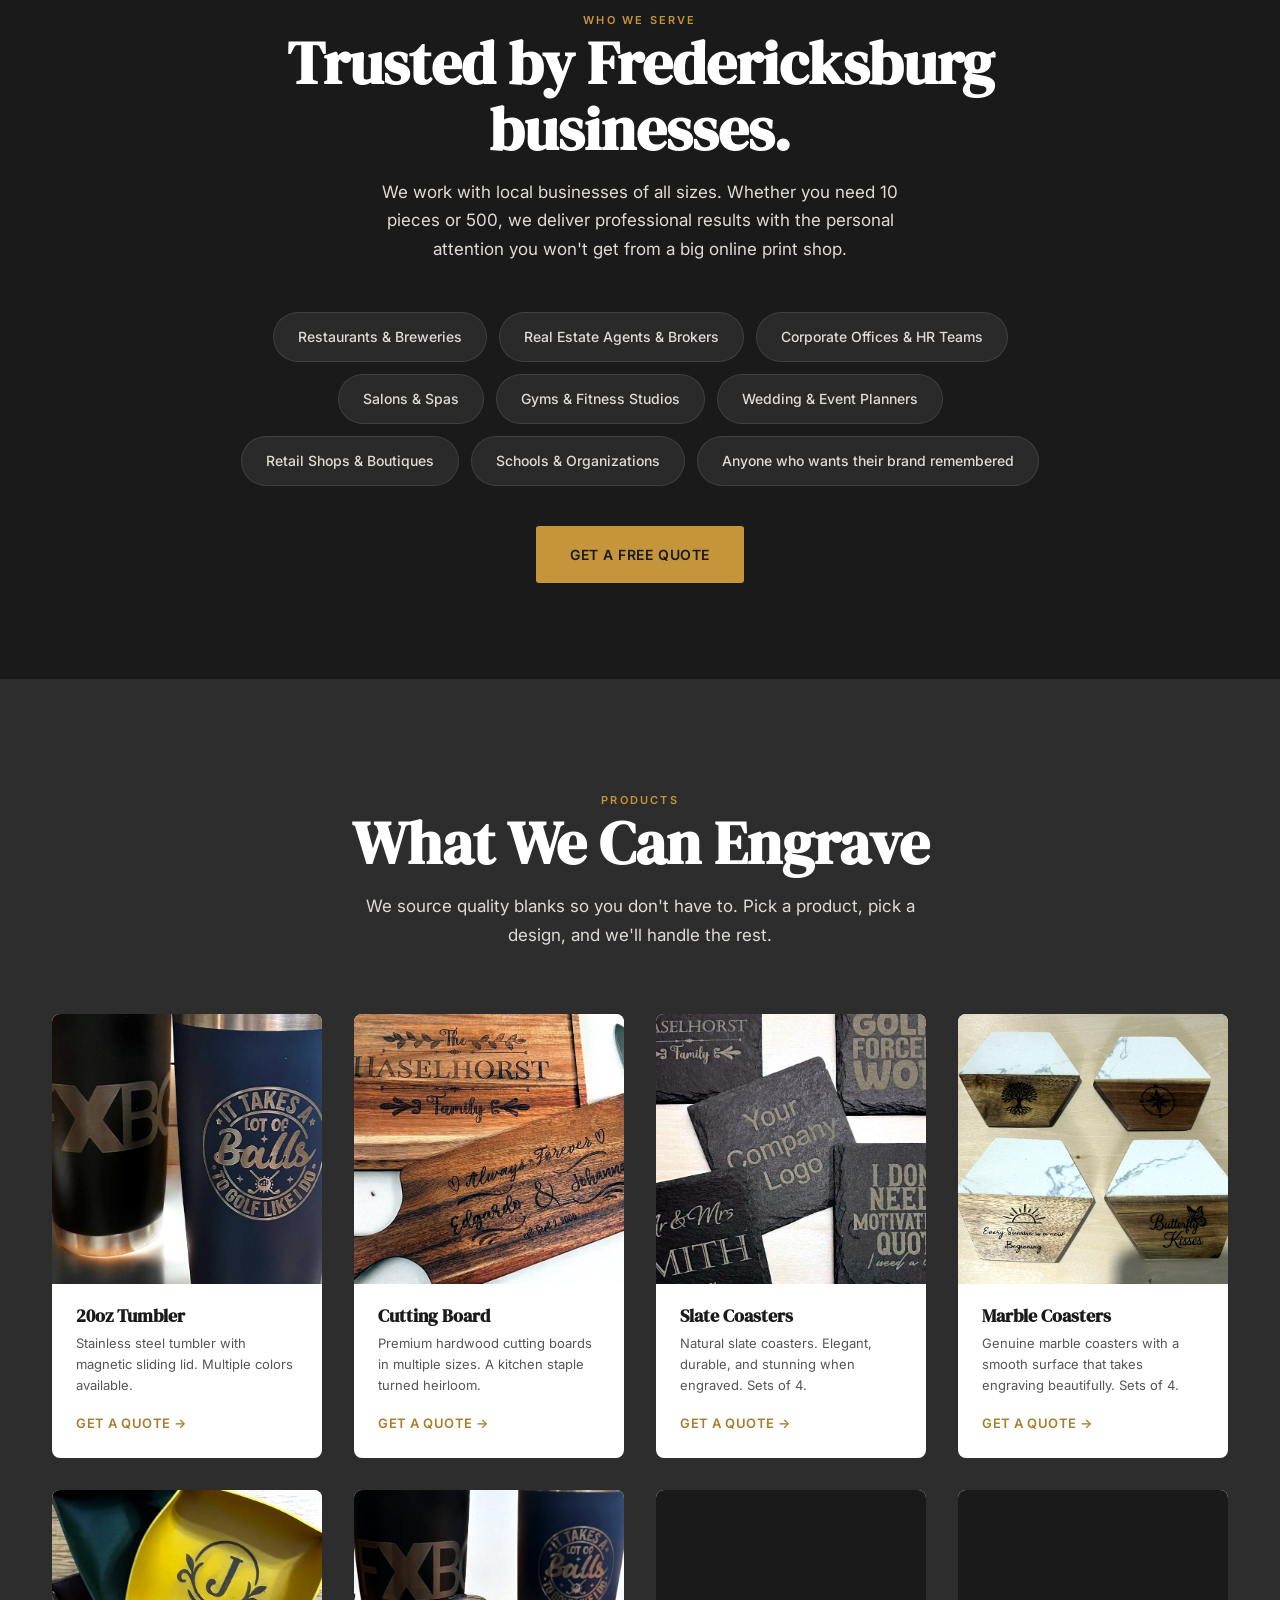
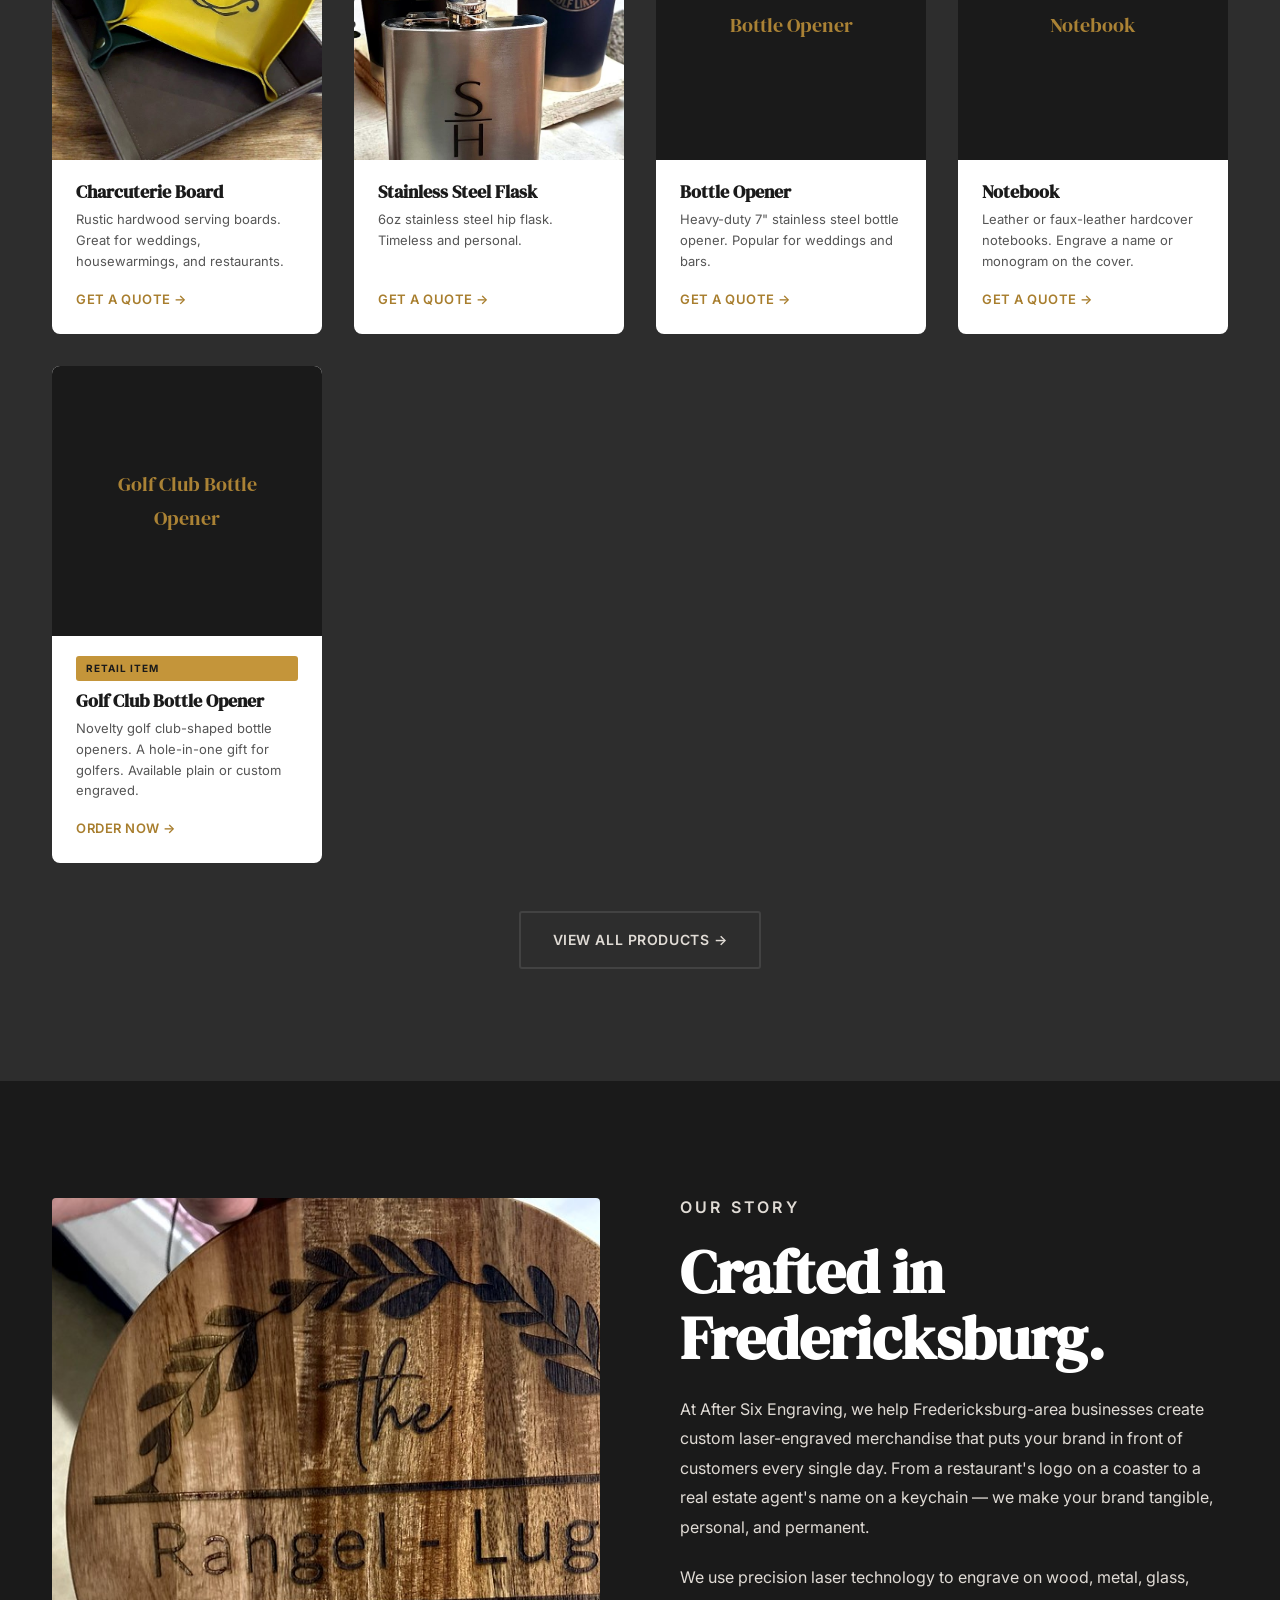
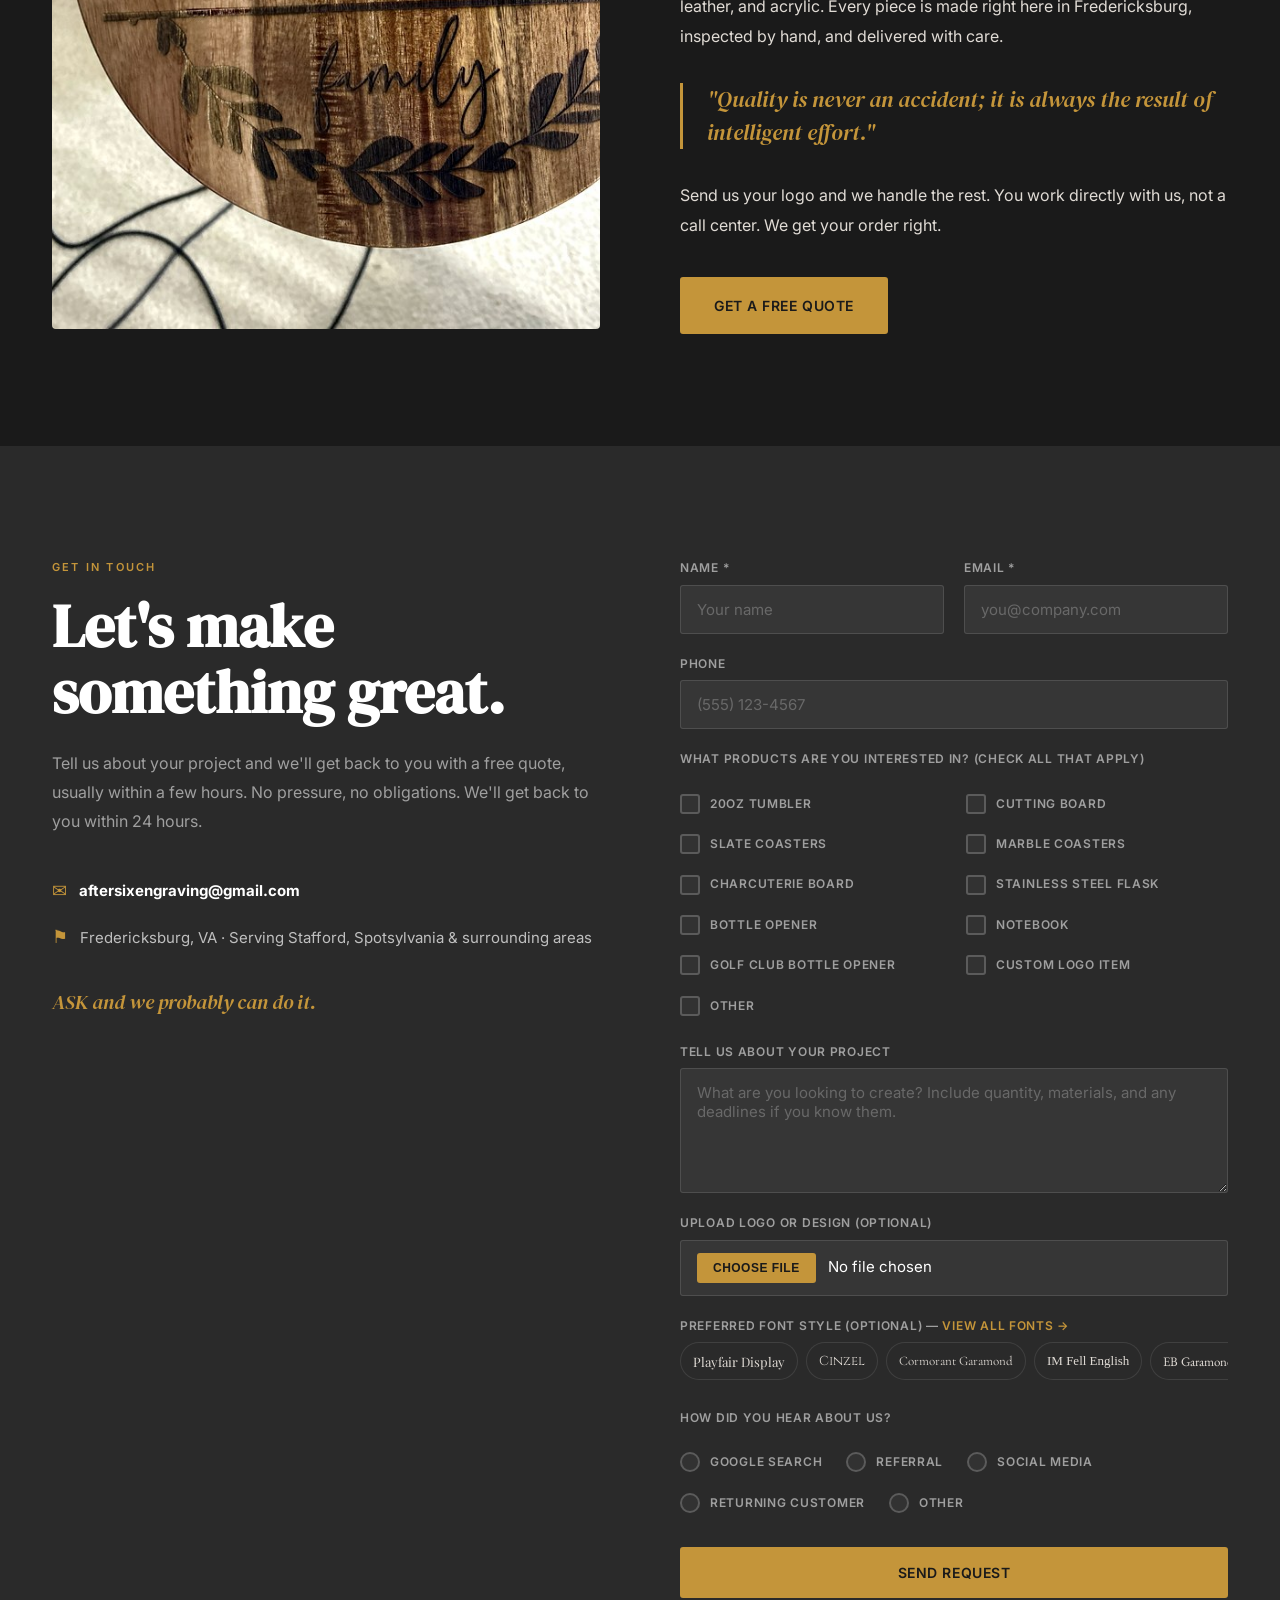
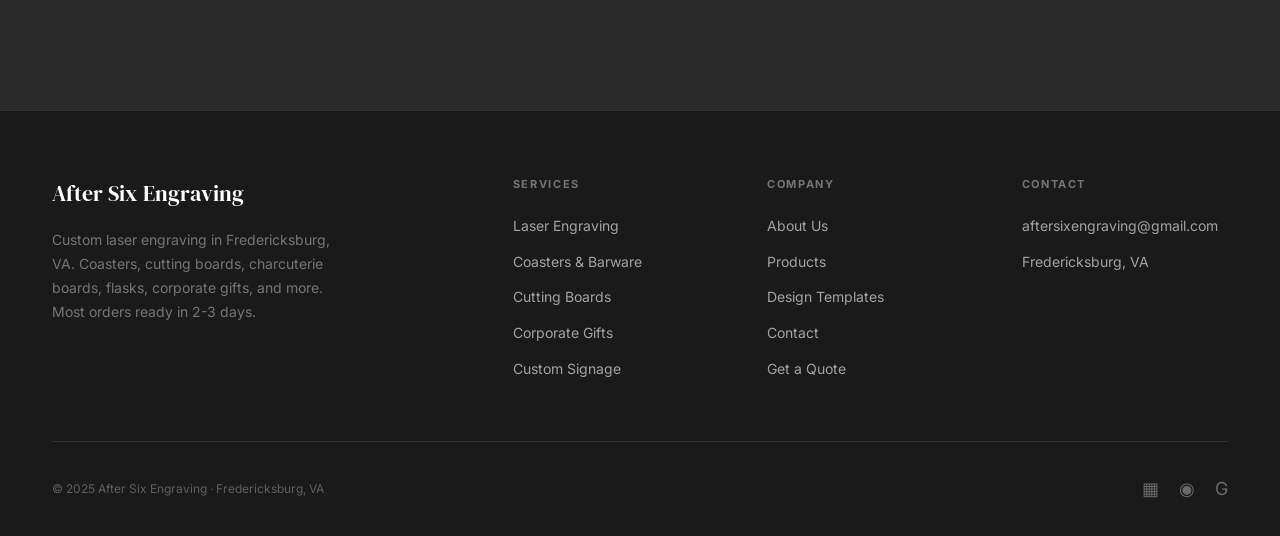
==== commit 187a9786: "Maps section live: link to order page, add image galleries - index.html: remove "Coming Soon" eyebro" ====
--- a/index.html
+++ b/index.html
@@ -271,73 +271,91 @@
   </section>
 
   <!-- ============================================
-       LASER ENGRAVED MAPS — Coming Soon
+       LASER ENGRAVED MAPS
        ============================================ -->
   <section class="maps-section" id="maps">
     <div class="container">
       <div class="maps-section__inner">
         <div class="maps-section__text reveal">
-          <p class="eyebrow maps-section__eyebrow">New &middot; Coming Soon</p>
+          <p class="eyebrow maps-section__eyebrow">Custom Maps</p>
           <h2 class="section-title section-title--light">Your World,<br>Engraved.</h2>
-          <p class="maps-section__desc">We're now offering custom laser-engraved maps &mdash; city streets, hiking trails, lake contours, neighborhood outlines. Any geography, engraved on wood, slate, or metal. Perfect for gifts, home d&eacute;cor, and office art.</p>
-          <a href="#contact?interest=maps" class="btn btn--gold" style="margin-top: 1.5rem;">Get Notified When Available</a>
+          <p class="maps-section__desc">Custom laser-engraved maps &mdash; city streets, hiking trails, lake contours, neighborhood outlines. Any geography, engraved on wood, slate, or metal. Perfect for gifts, home d&eacute;cor, and office art.</p>
+          <a href="map-order.html" class="btn btn--gold" style="margin-top: 1.5rem;">Order a Custom Map</a>
         </div>
         <div class="maps-section__visual reveal reveal-delay-2">
-          <div class="maps-placeholder">
-            <svg viewBox="0 0 400 400" xmlns="http://www.w3.org/2000/svg" class="maps-placeholder__svg">
-              <!-- Abstract map grid pattern in gold -->
-              <defs>
-                <linearGradient id="mapGrad" x1="0%" y1="0%" x2="100%" y2="100%">
-                  <stop offset="0%" style="stop-color:#C4953A;stop-opacity:0.6" />
-                  <stop offset="100%" style="stop-color:#C4953A;stop-opacity:0.15" />
-                </linearGradient>
-              </defs>
-              <!-- Grid lines (streets) -->
-              <g stroke="url(#mapGrad)" stroke-width="1" fill="none">
-                <!-- Horizontal roads -->
-                <path d="M20,80 Q100,75 200,82 T380,78" />
-                <path d="M20,140 Q150,135 250,145 T380,138" />
-                <path d="M20,200 Q80,205 180,195 T380,202" />
-                <path d="M20,260 Q130,255 230,265 T380,258" />
-                <path d="M20,320 Q100,325 200,318 T380,322" />
-                <!-- Vertical roads -->
-                <path d="M80,20 Q75,100 82,200 T78,380" />
-                <path d="M150,20 Q148,120 155,220 T148,380" />
-                <path d="M220,20 Q225,100 218,200 T222,380" />
-                <path d="M290,20 Q288,100 295,200 T288,380" />
-                <path d="M350,20 Q355,100 348,200 T352,380" />
-                <!-- Diagonal (river/trail) -->
-                <path d="M40,350 Q120,280 200,220 T360,50" stroke-width="2.5" stroke-dasharray="8,4" />
-              </g>
-              <!-- Intersection dots -->
-              <g fill="#C4953A" opacity="0.5">
-                <circle cx="80" cy="80" r="3" />
-                <circle cx="150" cy="80" r="2.5" />
-                <circle cx="220" cy="82" r="3" />
-                <circle cx="290" cy="78" r="2" />
-                <circle cx="80" cy="140" r="2.5" />
-                <circle cx="150" cy="138" r="3" />
-                <circle cx="220" cy="142" r="2" />
-                <circle cx="290" cy="140" r="3" />
-                <circle cx="80" cy="200" r="3" />
-                <circle cx="150" cy="198" r="2" />
-                <circle cx="220" cy="202" r="3" />
-                <circle cx="290" cy="200" r="2.5" />
-                <circle cx="80" cy="260" r="2" />
-                <circle cx="150" cy="258" r="3" />
-                <circle cx="220" cy="262" r="2.5" />
-                <circle cx="290" cy="260" r="3" />
-                <circle cx="80" cy="320" r="3" />
-                <circle cx="150" cy="322" r="2" />
-                <circle cx="220" cy="318" r="3" />
-                <circle cx="290" cy="320" r="2.5" />
-              </g>
-              <!-- Map pin -->
-              <g transform="translate(200,180)">
-                <path d="M0,-24 C-13,-24 -20,-14 -20,-4 C-20,10 0,28 0,28 C0,28 20,10 20,-4 C20,-14 13,-24 0,-24 Z" fill="#C4953A" opacity="0.8"/>
-                <circle cx="0" cy="-6" r="7" fill="#1A1A1A"/>
-              </g>
-            </svg>
+          <div class="maps-gallery">
+            <div class="maps-gallery__main maps-gallery__tile">
+              <svg viewBox="0 0 400 500" xmlns="http://www.w3.org/2000/svg" width="100%" height="100%">
+                <defs>
+                  <linearGradient id="mapGrad" x1="0%" y1="0%" x2="100%" y2="100%">
+                    <stop offset="0%" style="stop-color:#C4953A;stop-opacity:0.6" />
+                    <stop offset="100%" style="stop-color:#C4953A;stop-opacity:0.15" />
+                  </linearGradient>
+                </defs>
+                <g stroke="url(#mapGrad)" stroke-width="1" fill="none">
+                  <path d="M20,80 Q100,75 200,82 T380,78" />
+                  <path d="M20,160 Q150,155 250,165 T380,158" />
+                  <path d="M20,240 Q80,245 180,235 T380,242" />
+                  <path d="M20,320 Q130,315 230,325 T380,318" />
+                  <path d="M20,400 Q100,405 200,398 T380,402" />
+                  <path d="M80,20 Q75,120 82,250 T78,480" />
+                  <path d="M160,20 Q158,140 165,270 T158,480" />
+                  <path d="M240,20 Q245,120 238,250 T242,480" />
+                  <path d="M320,20 Q318,120 325,250 T318,480" />
+                  <path d="M40,450 Q130,350 210,270 T370,60" stroke-width="2.5" stroke-dasharray="8,4" />
+                </g>
+                <g fill="#C4953A" opacity="0.5">
+                  <circle cx="80" cy="80" r="3" /><circle cx="160" cy="80" r="2.5" /><circle cx="240" cy="82" r="3" /><circle cx="320" cy="78" r="2" />
+                  <circle cx="80" cy="160" r="2.5" /><circle cx="160" cy="158" r="3" /><circle cx="240" cy="162" r="2" /><circle cx="320" cy="160" r="3" />
+                  <circle cx="80" cy="240" r="3" /><circle cx="160" cy="238" r="2" /><circle cx="240" cy="242" r="3" /><circle cx="320" cy="240" r="2.5" />
+                  <circle cx="80" cy="320" r="2" /><circle cx="160" cy="318" r="3" /><circle cx="240" cy="322" r="2.5" /><circle cx="320" cy="320" r="3" />
+                </g>
+                <g transform="translate(200,220)">
+                  <path d="M0,-28 C-15,-28 -24,-16 -24,-4 C-24,12 0,32 0,32 C0,32 24,12 24,-4 C24,-16 15,-28 0,-28 Z" fill="#C4953A" opacity="0.85"/>
+                  <circle cx="0" cy="-6" r="8" fill="#1A1A1A"/>
+                </g>
+              </svg>
+            </div>
+            <div class="maps-gallery__thumbs">
+              <div class="maps-gallery__tile maps-gallery__tile--thumb">
+                <svg viewBox="0 0 400 400" xmlns="http://www.w3.org/2000/svg" width="100%" height="100%">
+                  <defs><linearGradient id="mapGrad2" x1="100%" y1="0%" x2="0%" y2="100%"><stop offset="0%" style="stop-color:#C4953A;stop-opacity:0.5" /><stop offset="100%" style="stop-color:#C4953A;stop-opacity:0.1" /></linearGradient></defs>
+                  <g stroke="url(#mapGrad2)" stroke-width="1.5" fill="none">
+                    <path d="M20,60 Q200,55 380,62" /><path d="M20,120 Q200,118 380,122" /><path d="M20,180 Q200,184 380,178" /><path d="M20,240 Q200,238 380,244" /><path d="M20,300 Q200,298 380,304" /><path d="M20,360 Q200,362 380,358" />
+                    <path d="M60,20 Q58,200 62,380" /><path d="M140,20 Q142,200 138,380" /><path d="M220,20 Q218,200 224,380" /><path d="M300,20 Q302,200 298,380" /><path d="M360,20 Q358,200 362,380" />
+                  </g>
+                  <g fill="#C4953A" opacity="0.4">
+                    <circle cx="60" cy="60" r="3" /><circle cx="140" cy="120" r="3" /><circle cx="220" cy="180" r="3" /><circle cx="300" cy="240" r="3" /><circle cx="360" cy="300" r="3" />
+                  </g>
+                  <g transform="translate(140,180)">
+                    <path d="M0,-20 C-11,-20 -17,-12 -17,-3 C-17,9 0,24 0,24 C0,24 17,9 17,-3 C17,-12 11,-20 0,-20 Z" fill="#C4953A" opacity="0.75"/>
+                    <circle cx="0" cy="-5" r="6" fill="#1A1A1A"/>
+                  </g>
+                </svg>
+              </div>
+              <div class="maps-gallery__tile maps-gallery__tile--thumb">
+                <svg viewBox="0 0 400 400" xmlns="http://www.w3.org/2000/svg" width="100%" height="100%">
+                  <defs><linearGradient id="mapGrad3" x1="50%" y1="0%" x2="50%" y2="100%"><stop offset="0%" style="stop-color:#C4953A;stop-opacity:0.55" /><stop offset="100%" style="stop-color:#C4953A;stop-opacity:0.12" /></linearGradient></defs>
+                  <g stroke="url(#mapGrad3)" stroke-width="1" fill="none">
+                    <path d="M20,200 Q100,150 200,200 T380,200" stroke-width="3" stroke-dasharray="10,5" />
+                    <path d="M20,100 Q80,95 150,105 T300,98 T380,102" />
+                    <path d="M20,300 Q90,295 170,308 T330,298 T380,302" />
+                    <path d="M100,20 Q98,100 104,200 T98,380" />
+                    <path d="M200,20 Q202,100 198,200 T202,380" />
+                    <path d="M300,20 Q298,100 304,200 T298,380" />
+                  </g>
+                  <g fill="#C4953A" opacity="0.45">
+                    <circle cx="100" cy="100" r="3" /><circle cx="200" cy="100" r="2.5" /><circle cx="300" cy="100" r="3" />
+                    <circle cx="100" cy="200" r="2.5" /><circle cx="200" cy="200" r="3.5" /><circle cx="300" cy="200" r="2.5" />
+                    <circle cx="100" cy="300" r="3" /><circle cx="200" cy="300" r="2.5" /><circle cx="300" cy="300" r="3" />
+                  </g>
+                  <g transform="translate(260,140)">
+                    <path d="M0,-20 C-11,-20 -17,-12 -17,-3 C-17,9 0,24 0,24 C0,24 17,9 17,-3 C17,-12 11,-20 0,-20 Z" fill="#C4953A" opacity="0.75"/>
+                    <circle cx="0" cy="-5" r="6" fill="#1A1A1A"/>
+                  </g>
+                </svg>
+              </div>
+            </div>
           </div>
         </div>
       </div>
--- a/style.css
+++ b/style.css
@@ -822,11 +822,18 @@
   display: flex;
   flex-direction: column;
   gap: 1.25rem;
+  min-width: 0;
+  overflow: hidden;
 }
 .contact__form-row {
   display: grid;
   grid-template-columns: 1fr 1fr;
   gap: 1.25rem;
+  min-width: 0;
+}
+.contact__form-row > .form-field {
+  min-width: 0;
+  overflow: hidden;
 }
 .form-field {
   display: flex;
@@ -850,6 +857,10 @@
   color: var(--text-light);
   font-size: 0.9375rem;
   transition: border-color var(--transition);
+  width: 100%;
+  min-width: 0;
+  max-width: 100%;
+  box-sizing: border-box;
 }
 .form-field input::placeholder,
 .form-field textarea::placeholder {
@@ -1592,21 +1603,31 @@
   line-height: 1.8;
   margin-top: 1rem;
 }
-.maps-placeholder {
-  aspect-ratio: 1;
+.maps-gallery {
+  display: grid;
+  grid-template-columns: 1fr 1fr;
+  gap: 0.75rem;
+  height: 420px;
+}
+.maps-gallery__thumbs {
+  display: flex;
+  flex-direction: column;
+  gap: 0.75rem;
+}
+.maps-gallery__tile {
+  background: var(--dark);
+  border: 1px solid var(--border);
   border-radius: 8px;
-  border: 1px solid var(--border);
-  background: var(--dark);
+  overflow: hidden;
   display: flex;
   align-items: center;
   justify-content: center;
-  padding: 2rem;
-  overflow: hidden;
-}
-.maps-placeholder__svg {
-  width: 100%;
+}
+.maps-gallery__main {
   height: 100%;
-  opacity: 0.8;
+}
+.maps-gallery__tile--thumb {
+  flex: 1;
 }
 
 @media (max-width: 968px) {
@@ -1614,9 +1635,10 @@
     grid-template-columns: 1fr;
     gap: 3rem;
   }
-  .maps-placeholder {
-    max-width: 400px;
+  .maps-gallery {
+    max-width: 420px;
     margin: 0 auto;
+    height: 300px;
   }
 }
 
